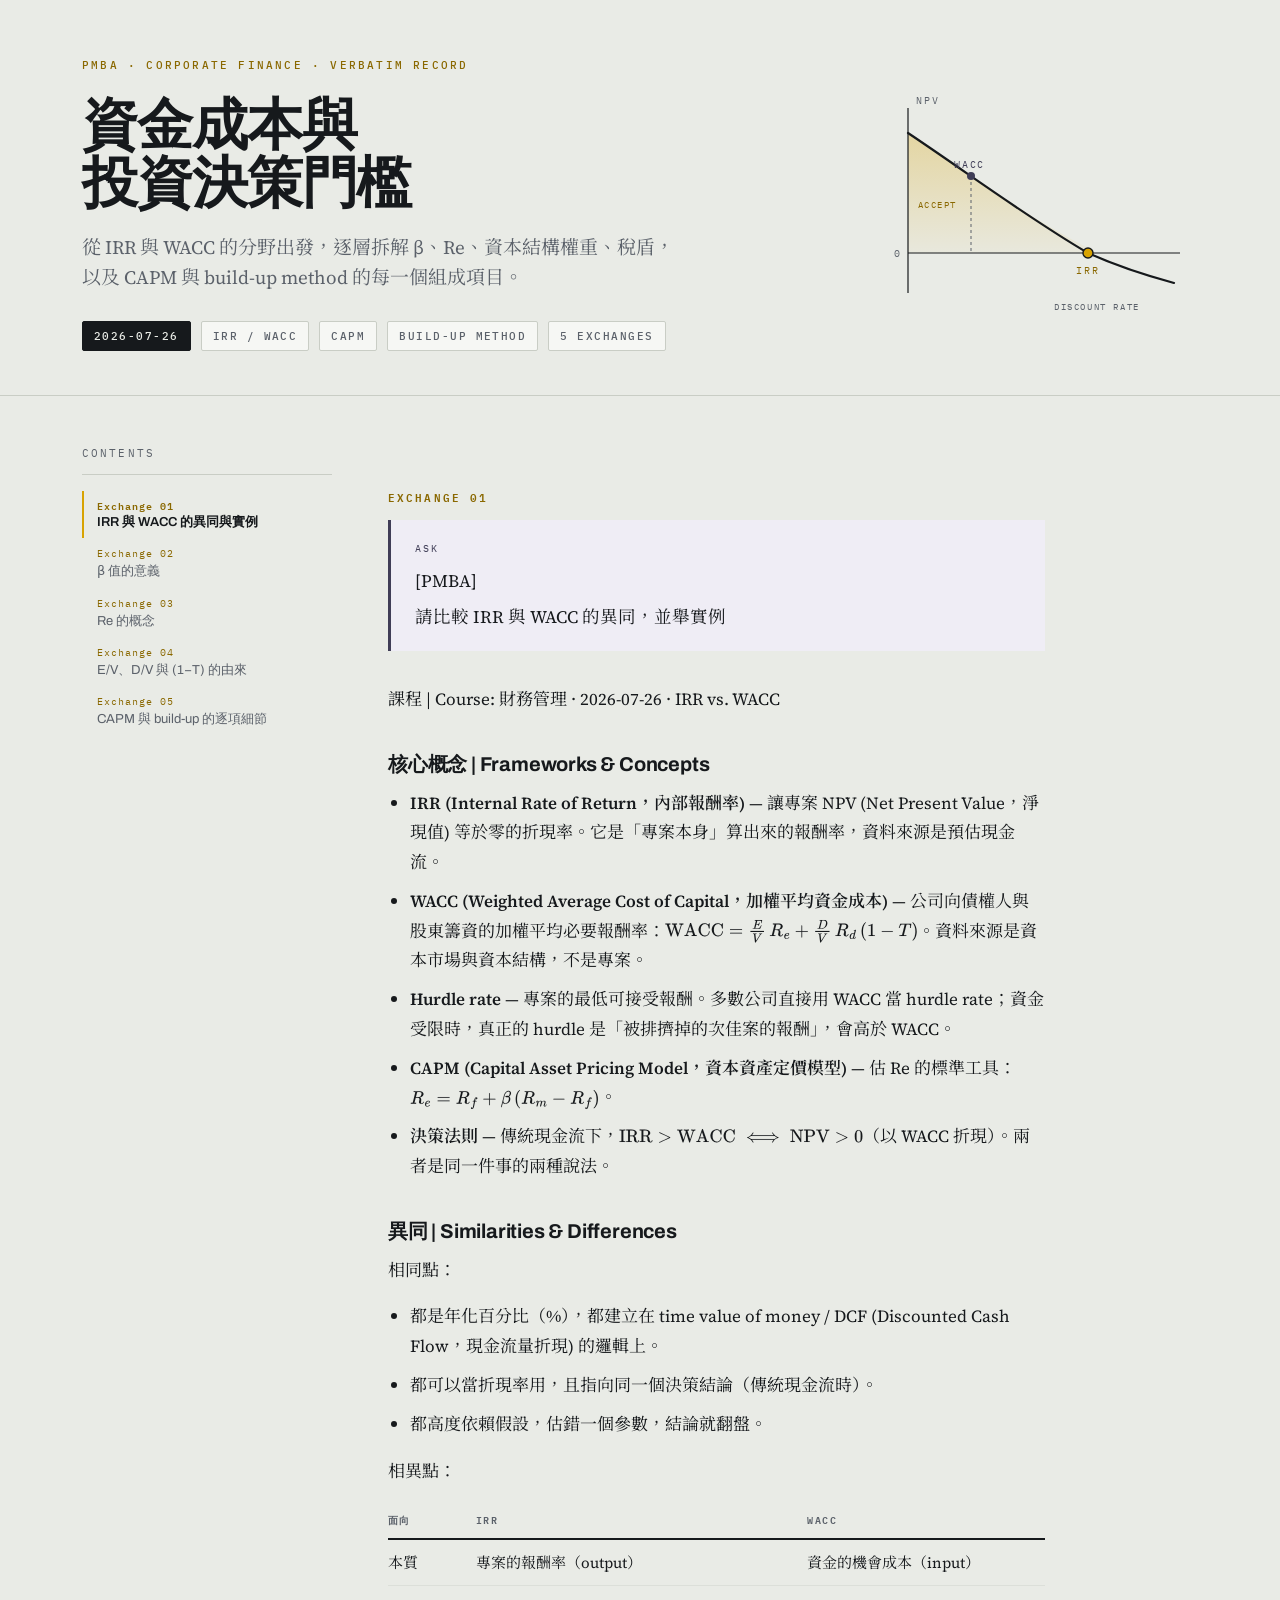
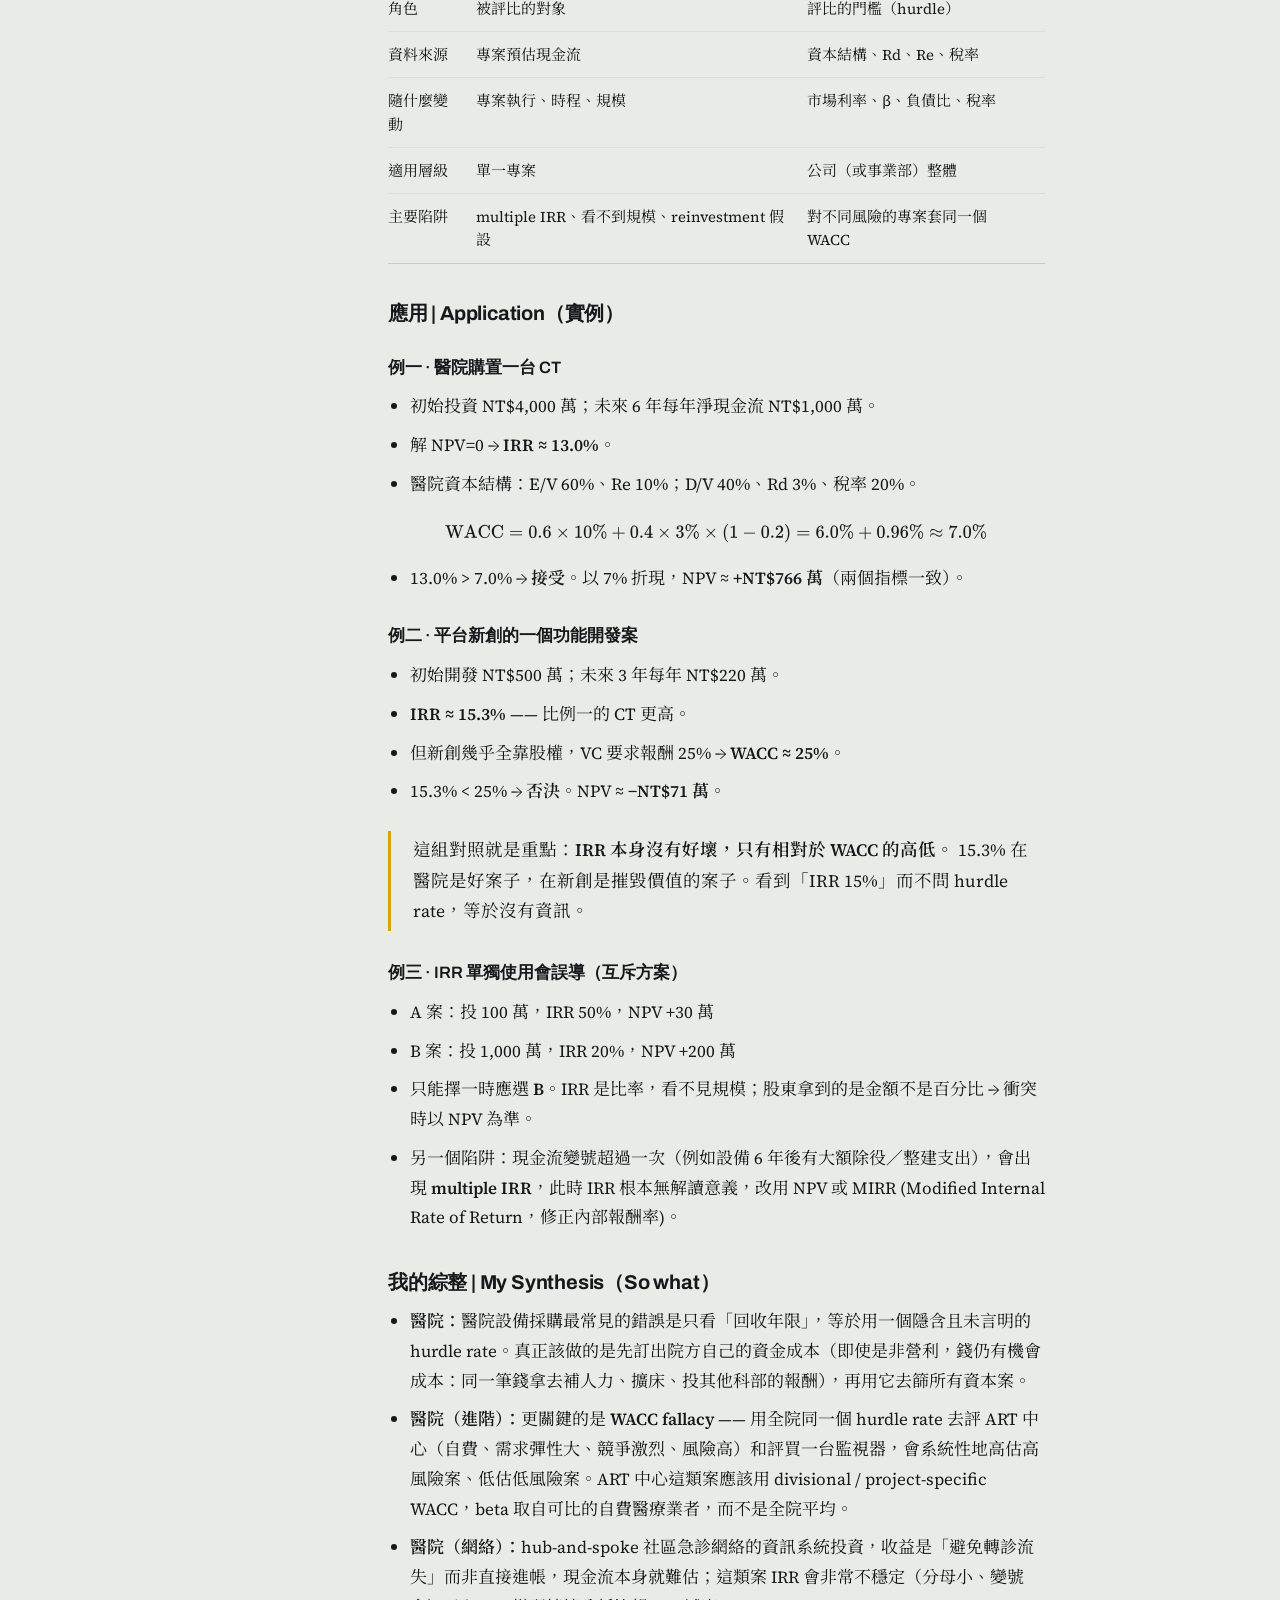
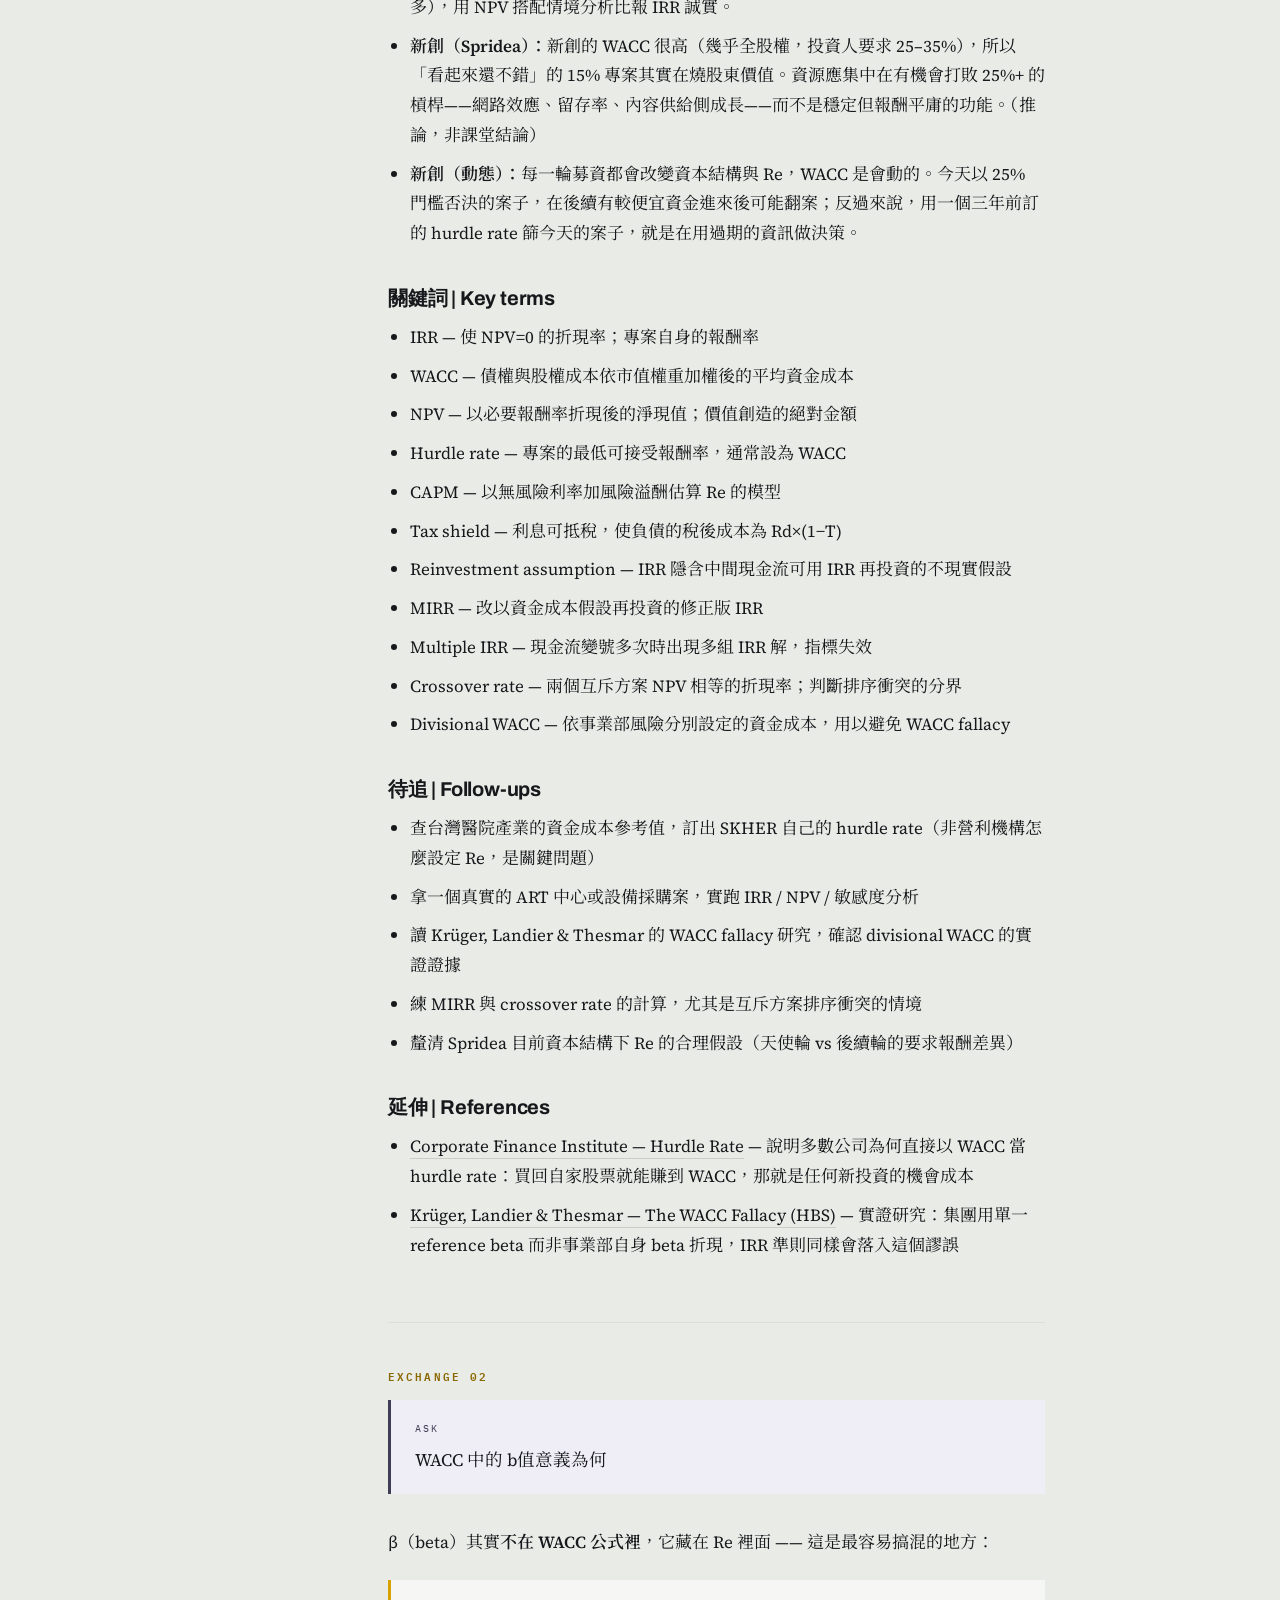
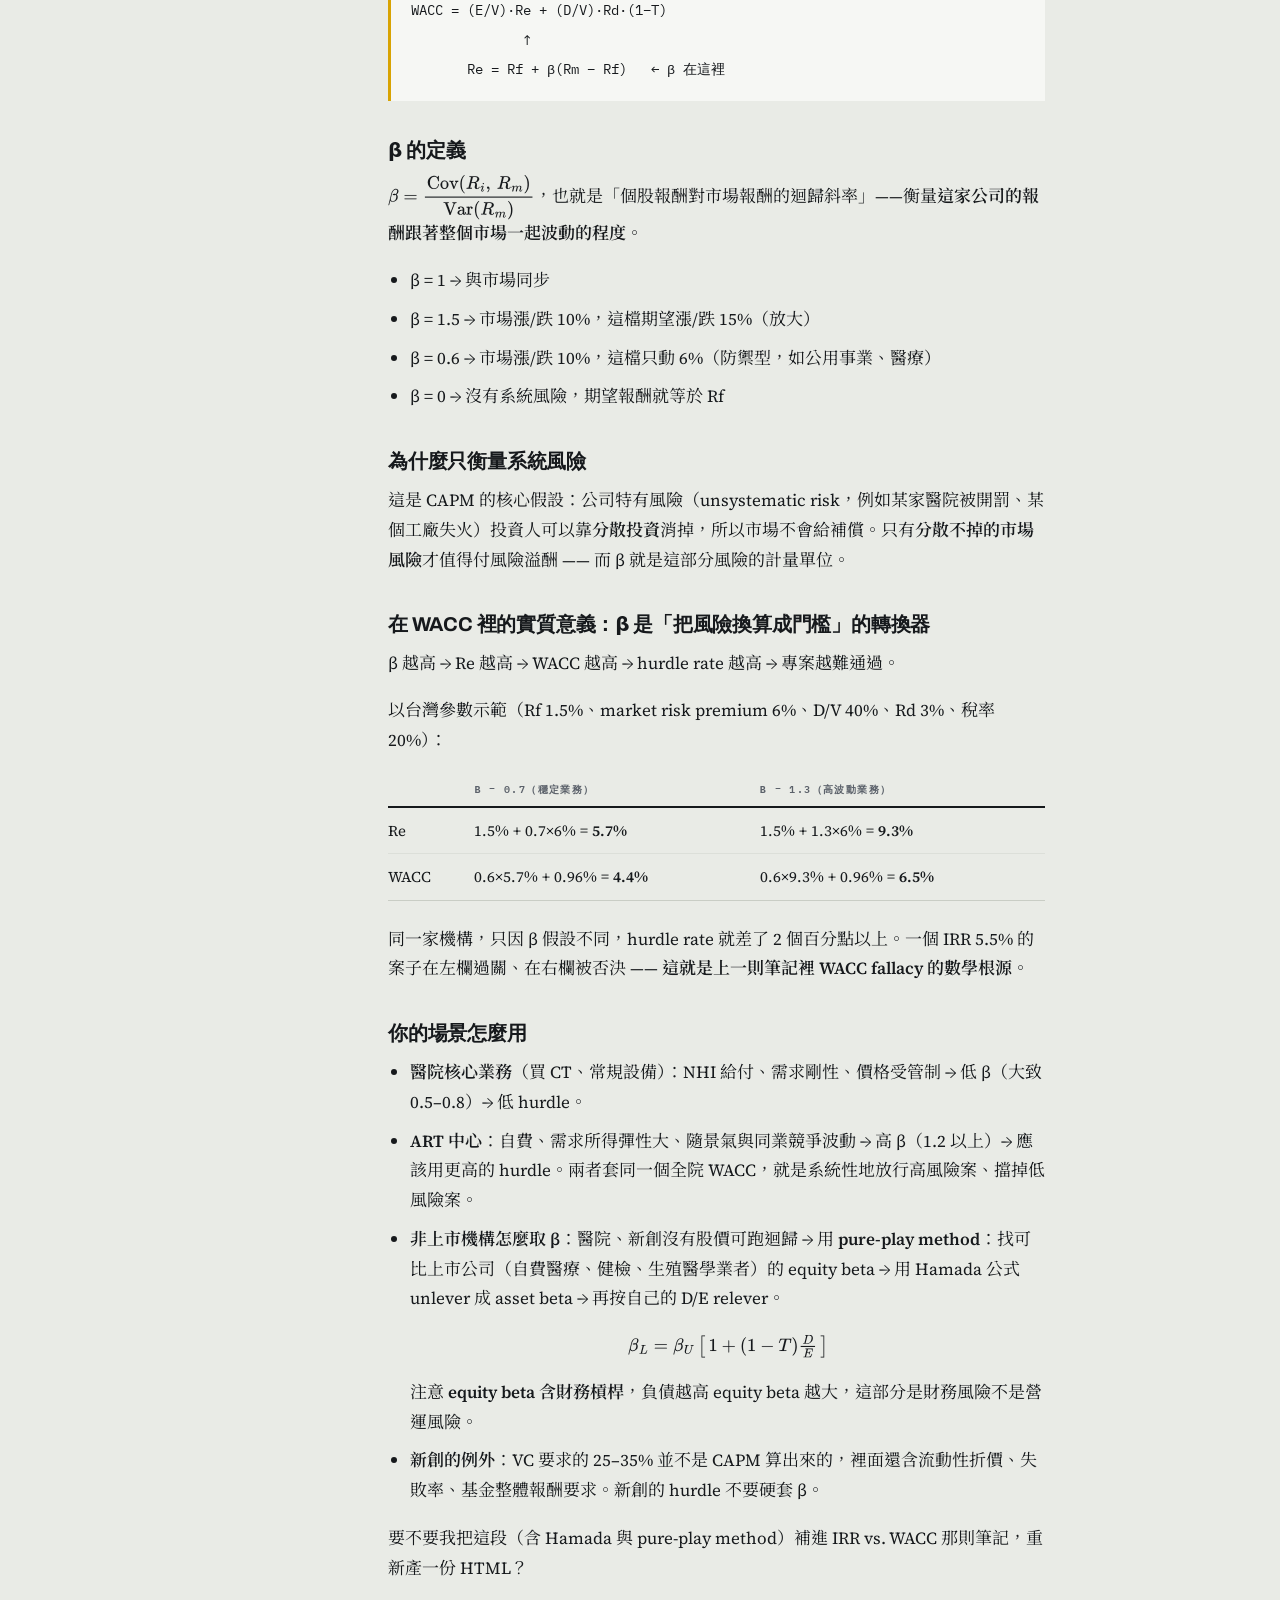
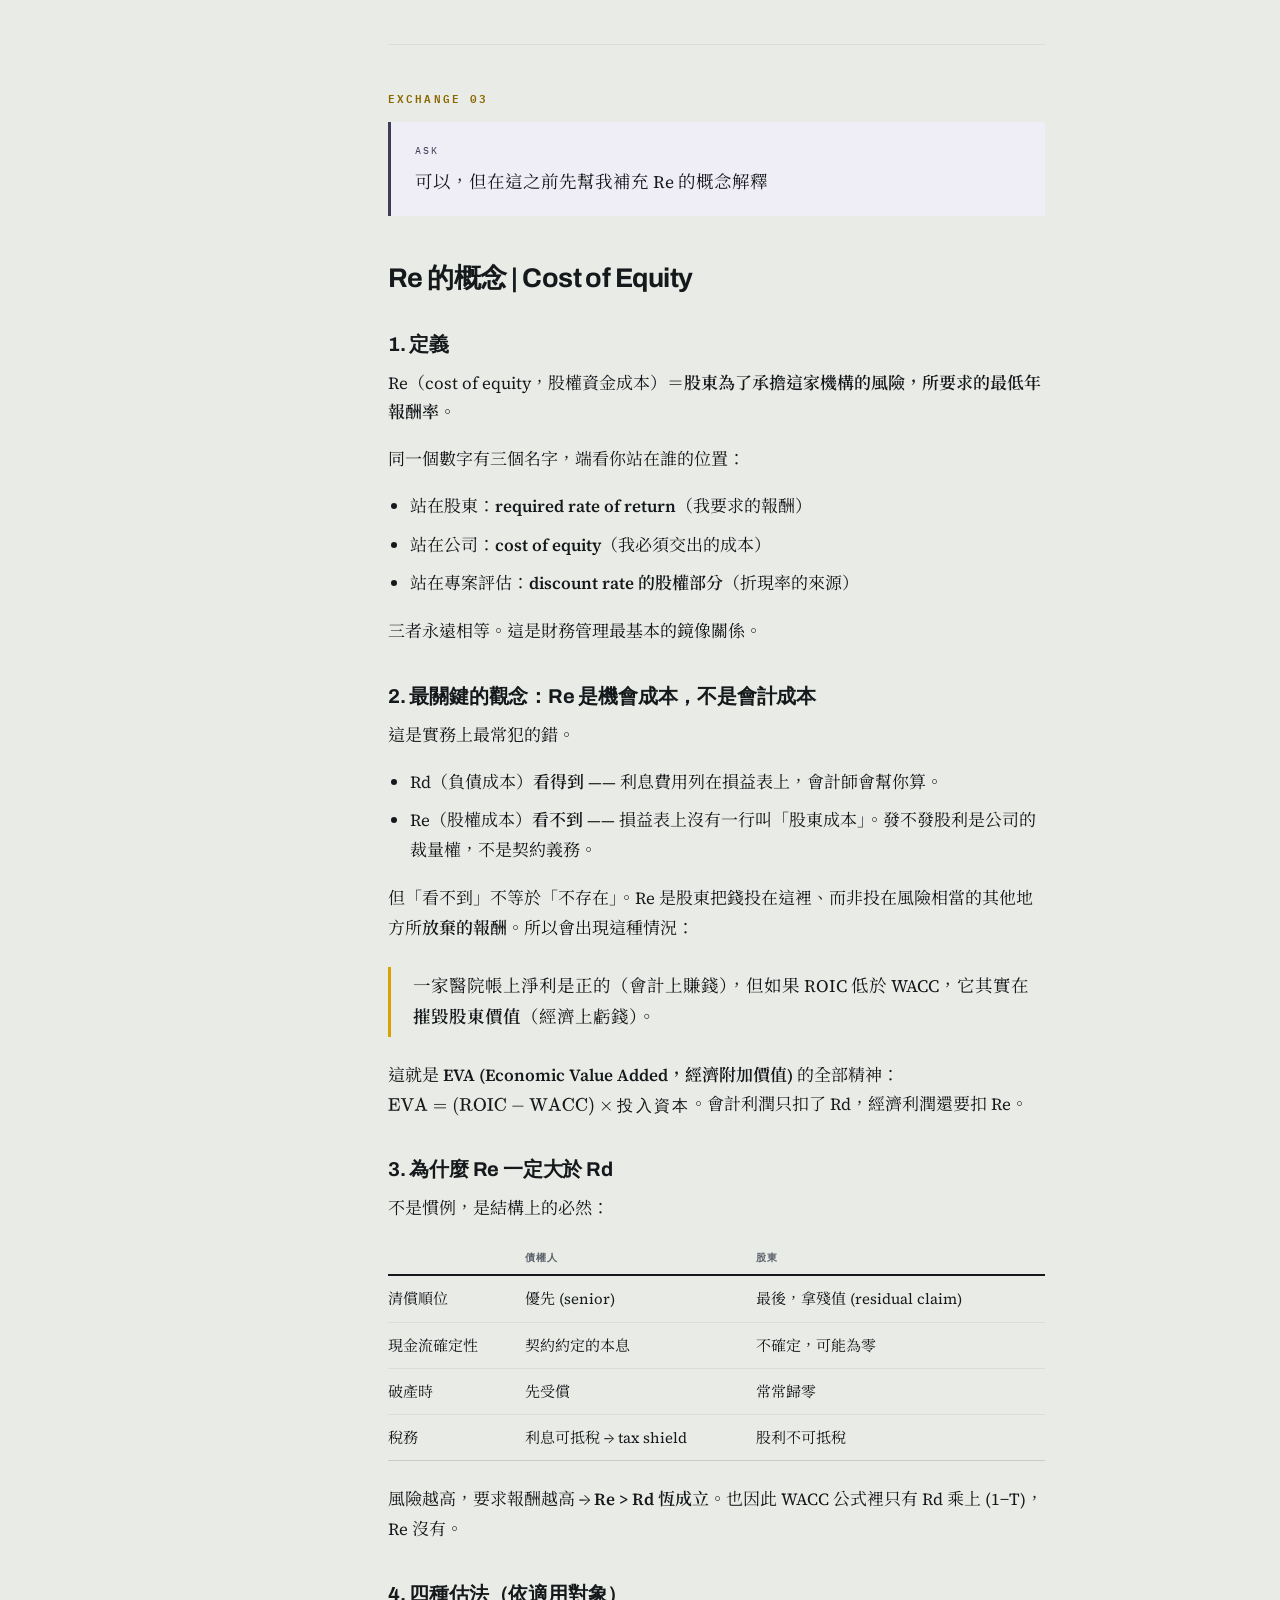
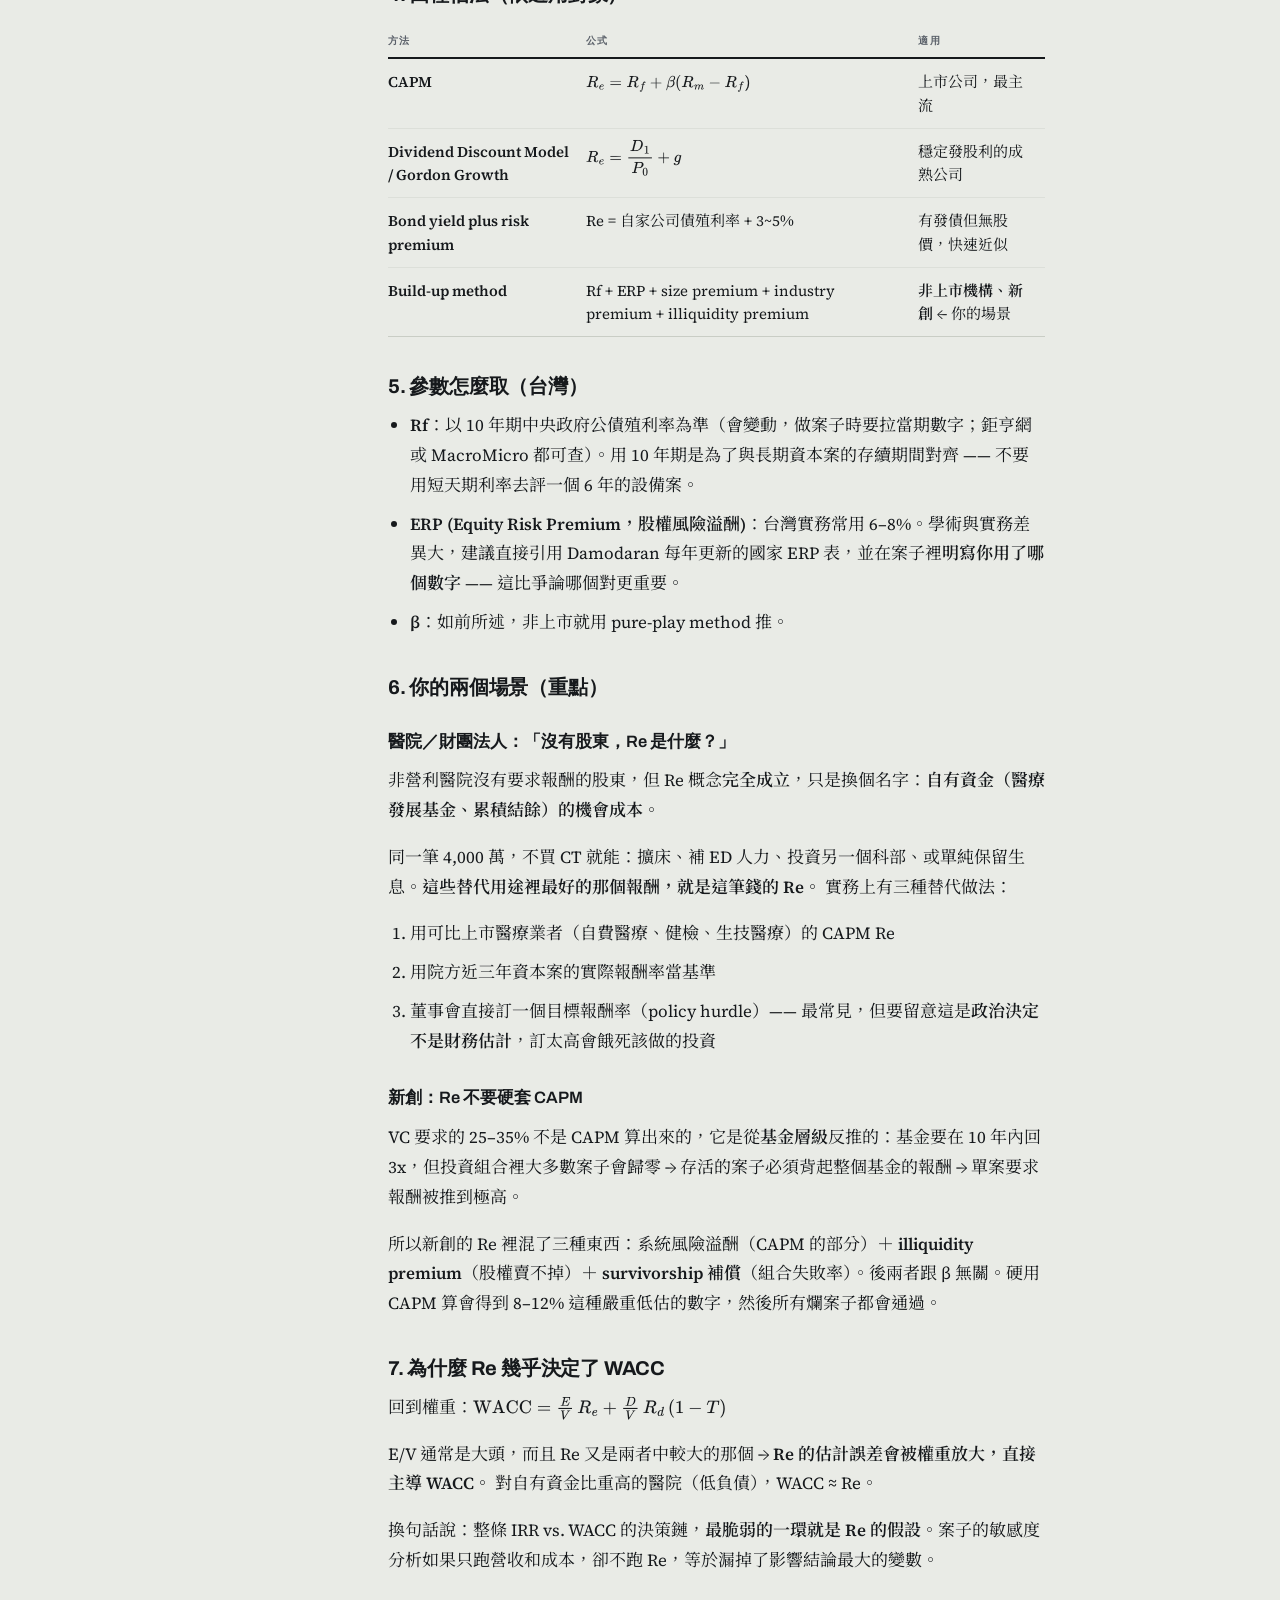
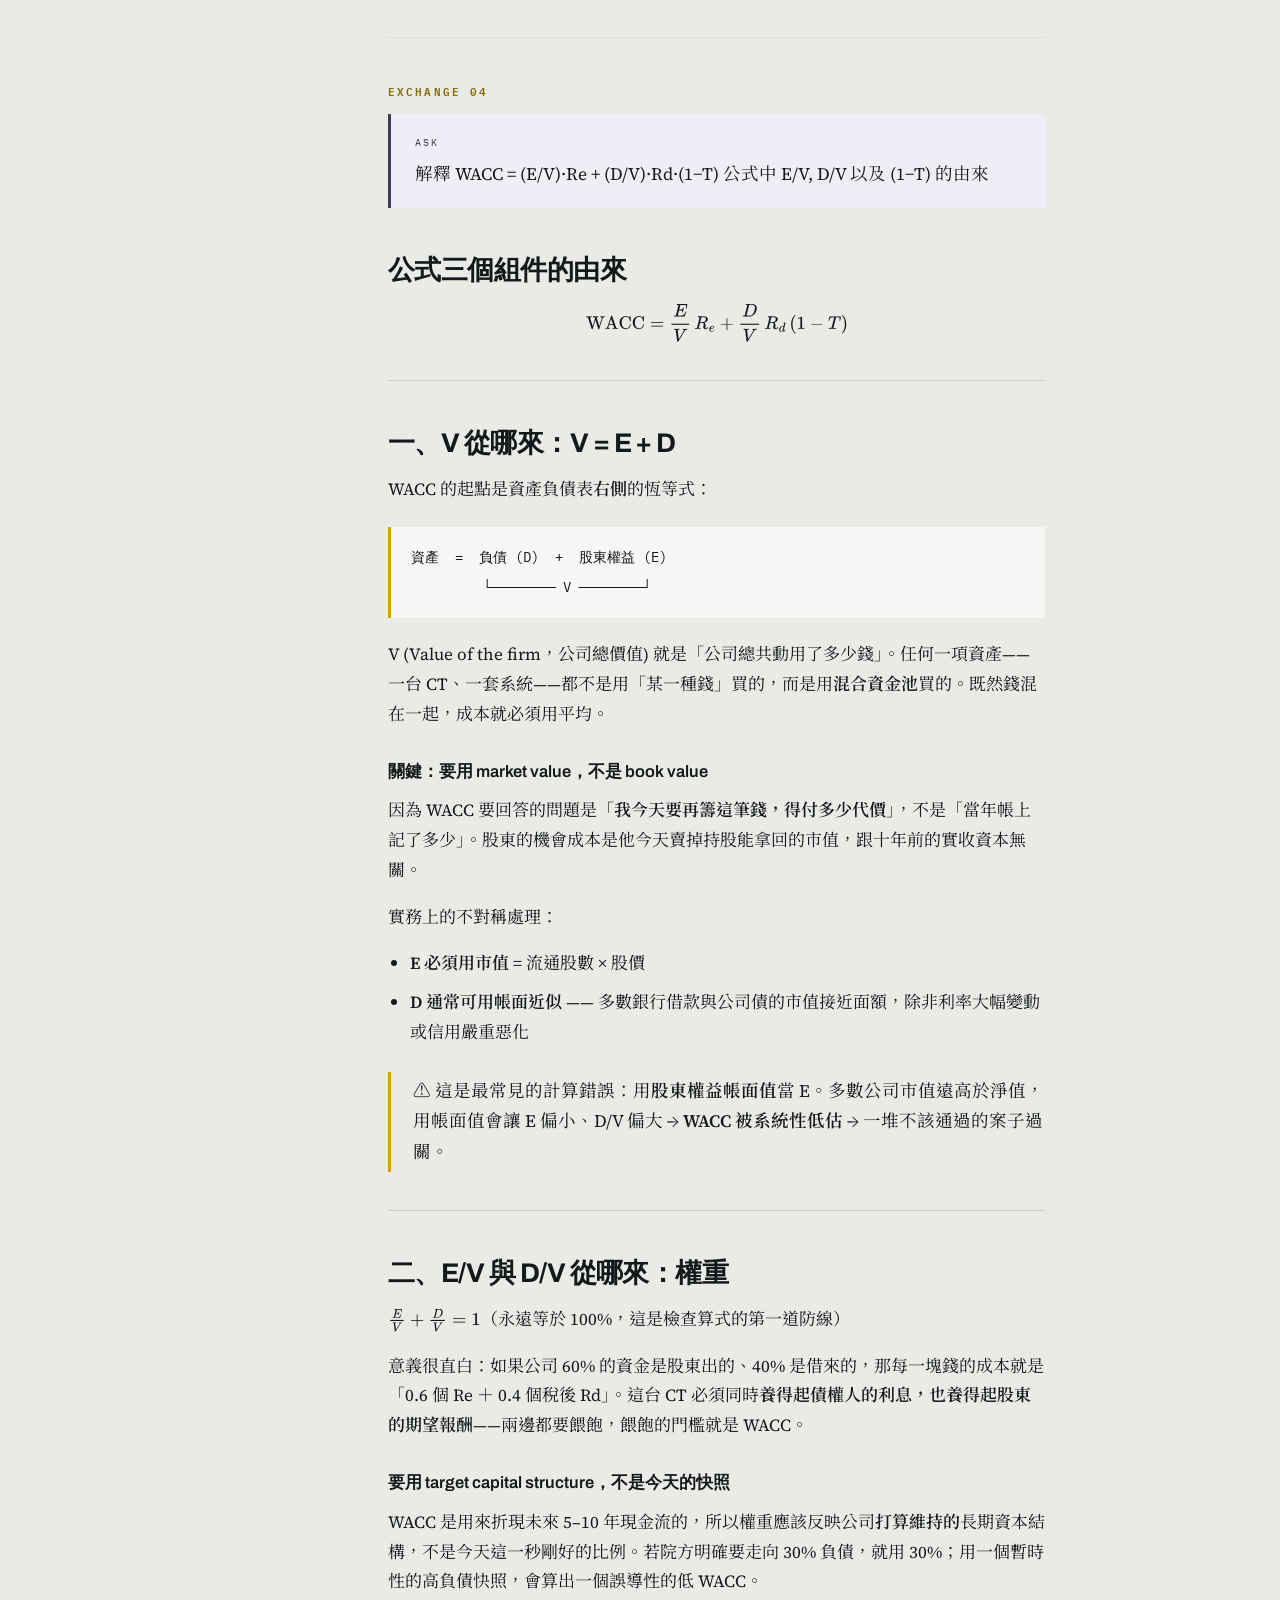
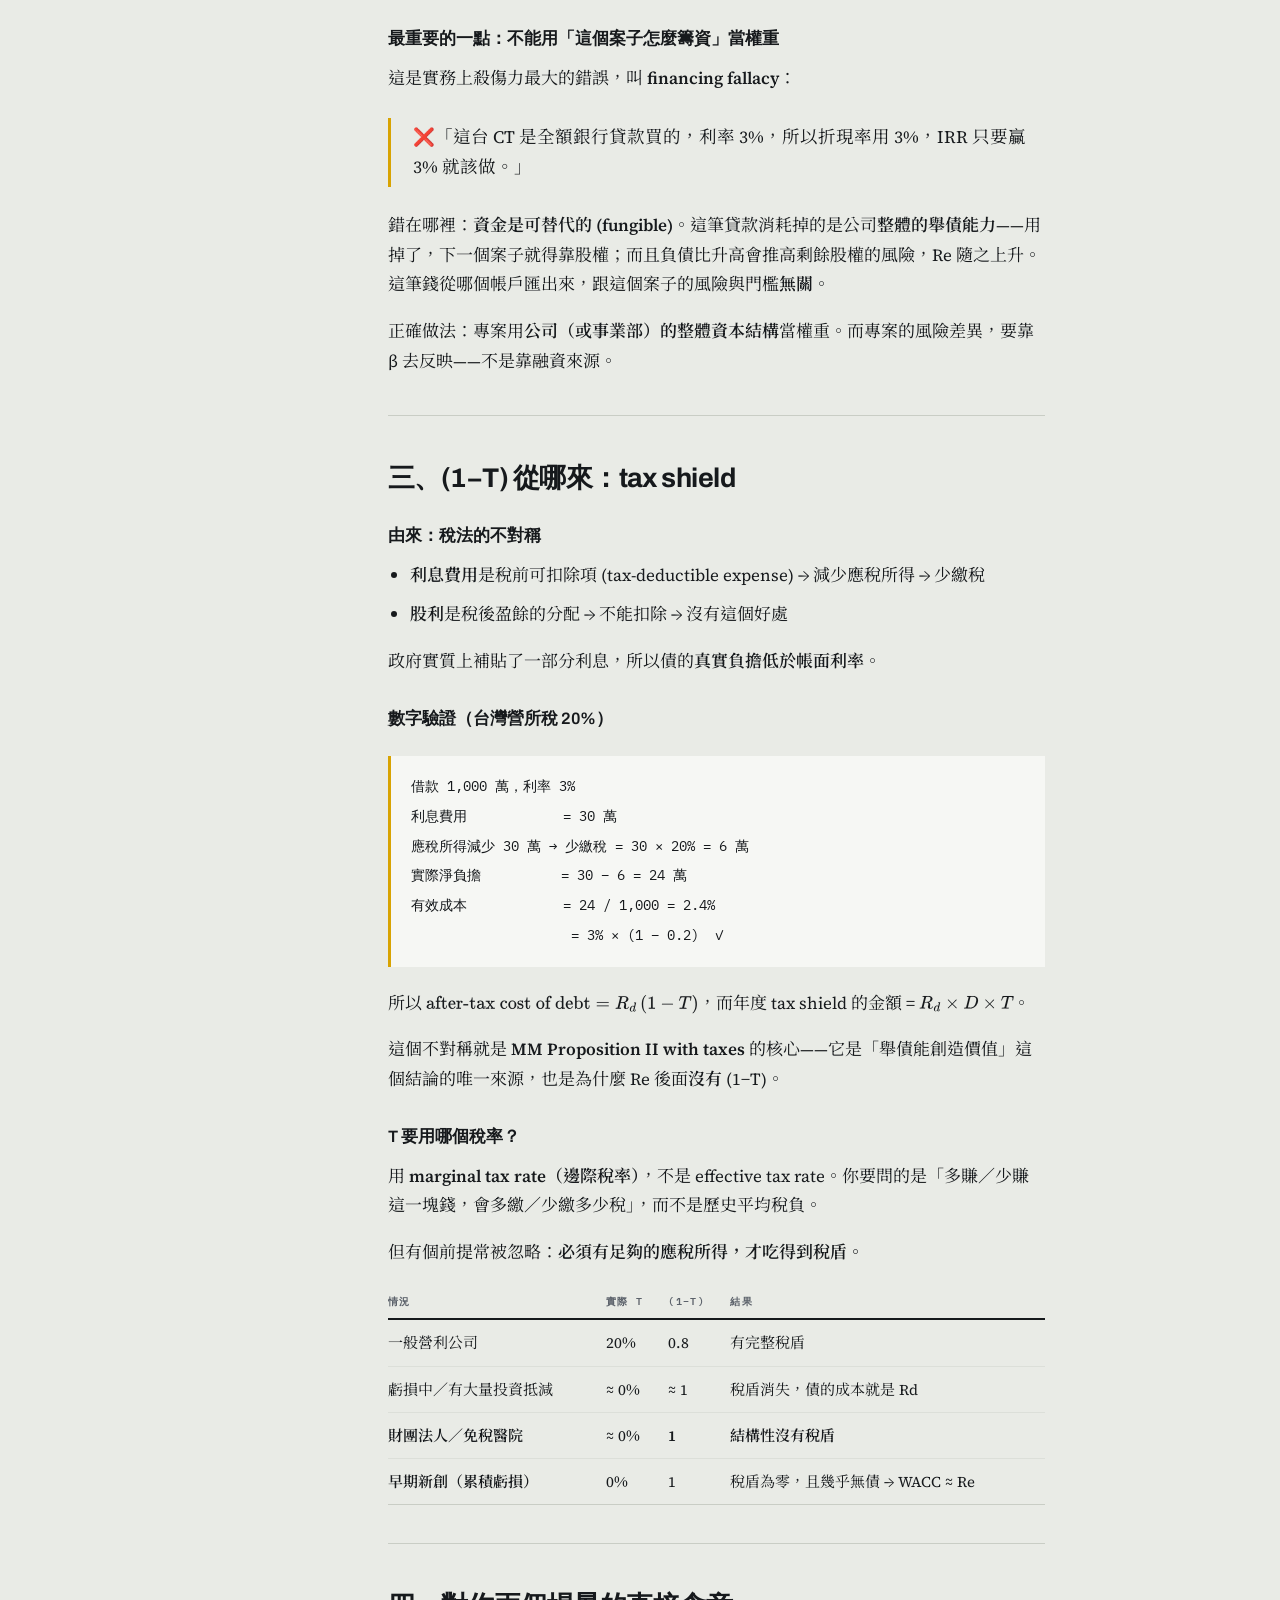
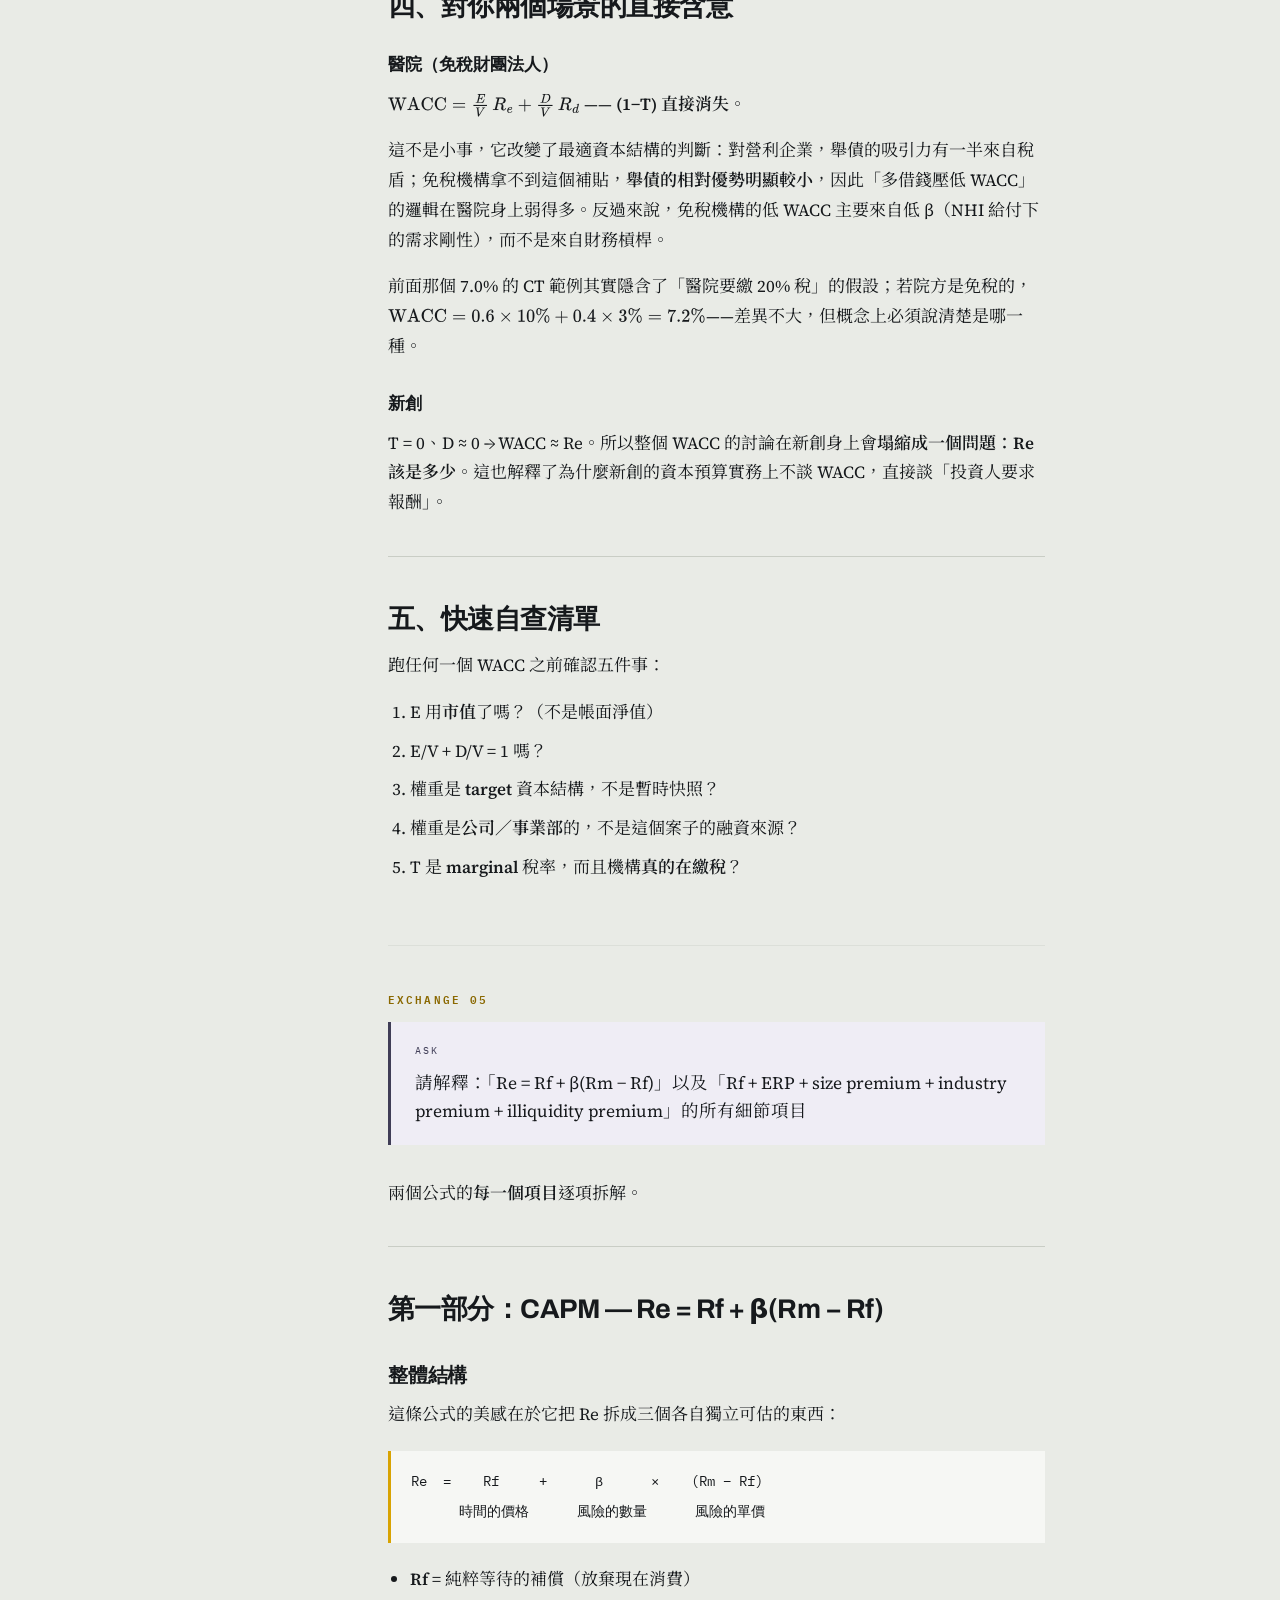
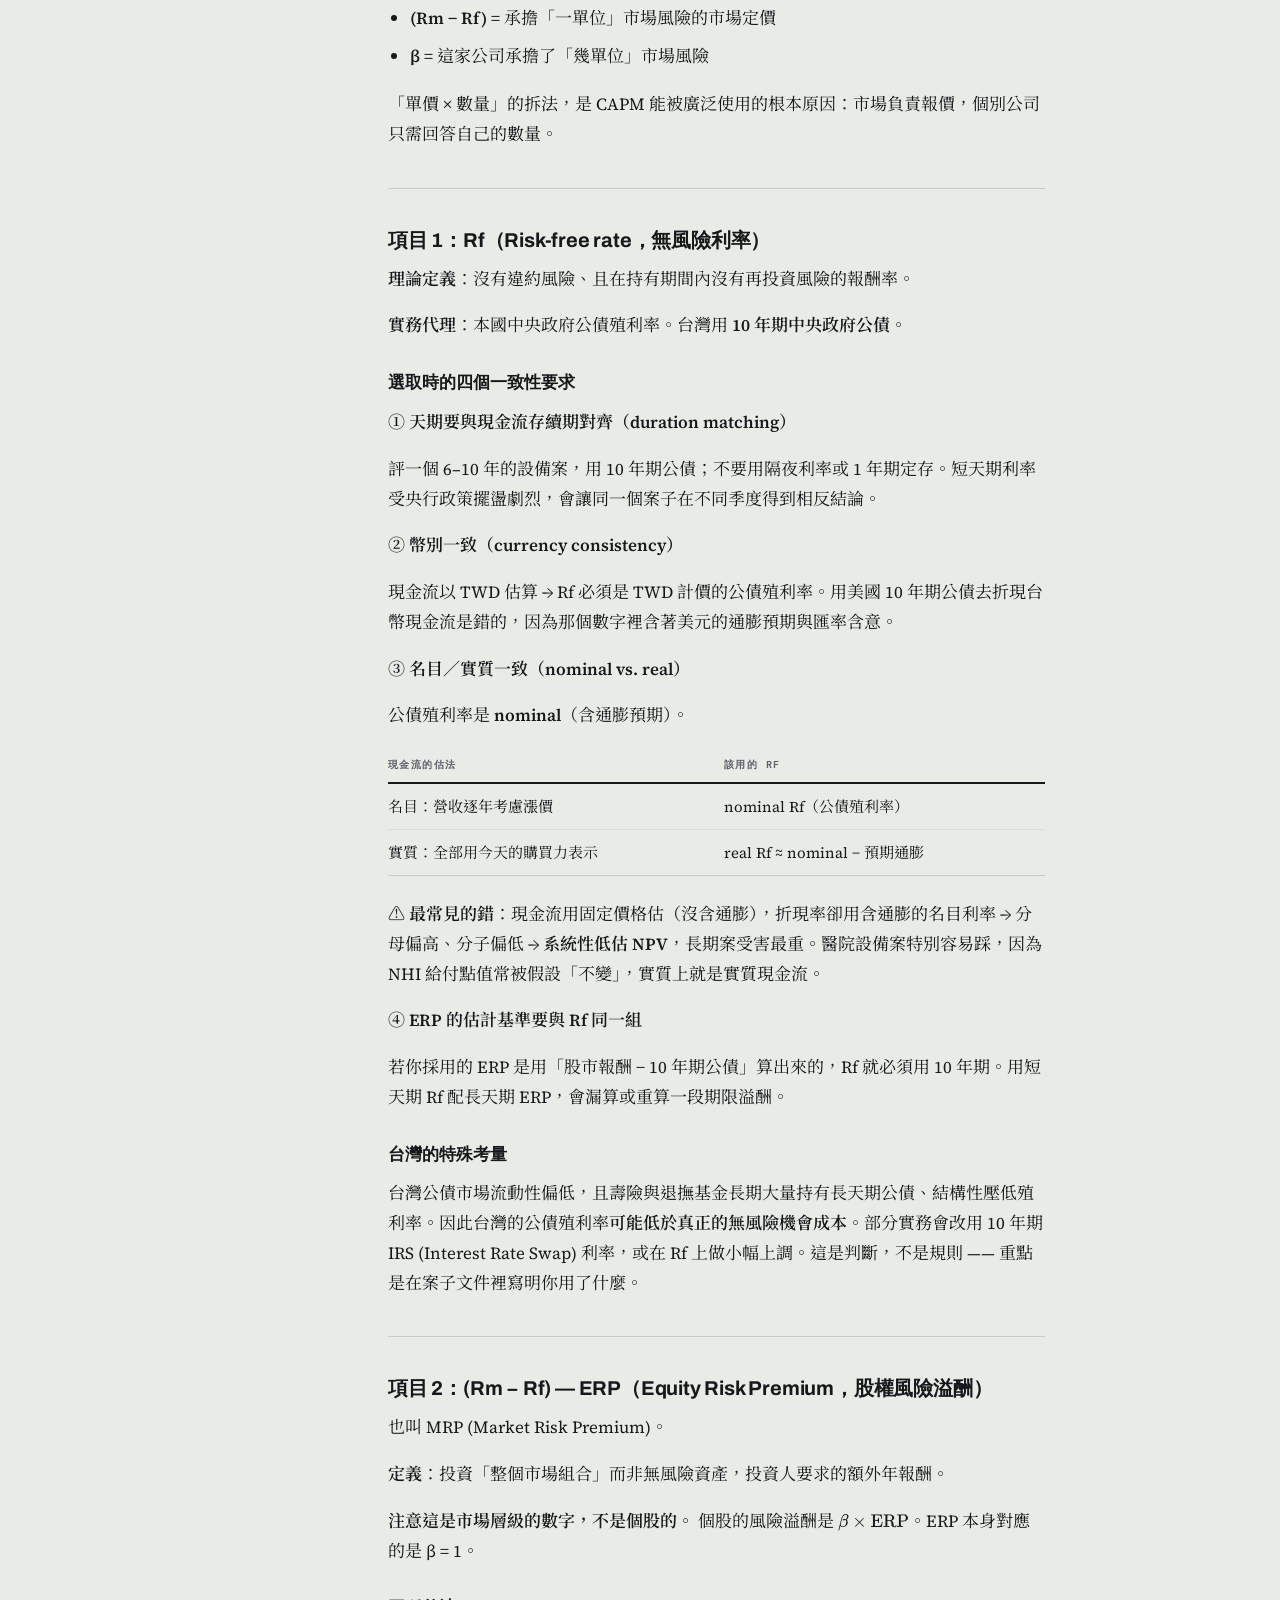
==== notes/pmba-2026-07-26-cost-of-capital-verbatim.html @ 3935f046 "Index cost-of-capital verbatim note Add kb-meta block and rename file to match id convention (pmba-2" ====
<!DOCTYPE html>
<html lang="zh-Hant">
<head>
<meta charset="utf-8">
<meta name="viewport" content="width=device-width, initial-scale=1">
<title>資金成本與投資決策 — 對話逐字稿</title>
<link rel="preconnect" href="https://fonts.googleapis.com">
<link rel="preconnect" href="https://fonts.gstatic.com" crossorigin>
<link href="https://fonts.googleapis.com/css2?family=Archivo:wght@400;500;700;800&family=IBM+Plex+Mono:wght@400;500;600&family=Source+Serif+4:opsz,wght@8..60,400;8..60,600&family=Noto+Serif+TC:wght@400;600;700&display=swap" rel="stylesheet">
<style>

mjx-container[jax="SVG"] {
  direction: ltr;
}

mjx-container[jax="SVG"] > svg {
  overflow: visible;
  min-height: 1px;
  min-width: 1px;
}

mjx-container[jax="SVG"] > svg a {
  fill: blue;
  stroke: blue;
}

mjx-container[jax="SVG"][display="true"] {
  display: block;
  text-align: center;
  margin: 1em 0;
}

mjx-container[jax="SVG"][display="true"][width="full"] {
  display: flex;
}

mjx-container[jax="SVG"][justify="left"] {
  text-align: left;
}

mjx-container[jax="SVG"][justify="right"] {
  text-align: right;
}

g[data-mml-node="merror"] > g {
  fill: red;
  stroke: red;
}

g[data-mml-node="merror"] > rect[data-background] {
  fill: yellow;
  stroke: none;
}

g[data-mml-node="mtable"] > line[data-line], svg[data-table] > g > line[data-line] {
  stroke-width: 70px;
  fill: none;
}

g[data-mml-node="mtable"] > rect[data-frame], svg[data-table] > g > rect[data-frame] {
  stroke-width: 70px;
  fill: none;
}

g[data-mml-node="mtable"] > .mjx-dashed, svg[data-table] > g > .mjx-dashed {
  stroke-dasharray: 140;
}

g[data-mml-node="mtable"] > .mjx-dotted, svg[data-table] > g > .mjx-dotted {
  stroke-linecap: round;
  stroke-dasharray: 0,140;
}

g[data-mml-node="mtable"] > g > svg {
  overflow: visible;
}

[jax="SVG"] mjx-tool {
  display: inline-block;
  position: relative;
  width: 0;
  height: 0;
}

[jax="SVG"] mjx-tool > mjx-tip {
  position: absolute;
  top: 0;
  left: 0;
}

mjx-tool > mjx-tip {
  display: inline-block;
  padding: .2em;
  border: 1px solid #888;
  font-size: 70%;
  background-color: #F8F8F8;
  color: black;
  box-shadow: 2px 2px 5px #AAAAAA;
}

g[data-mml-node="maction"][data-toggle] {
  cursor: pointer;
}

mjx-status {
  display: block;
  position: fixed;
  left: 1em;
  bottom: 1em;
  min-width: 25%;
  padding: .2em .4em;
  border: 1px solid #888;
  font-size: 90%;
  background-color: #F8F8F8;
  color: black;
}

foreignObject[data-mjx-xml] {
  font-family: initial;
  line-height: normal;
  overflow: visible;
}

mjx-container[jax="SVG"] path[data-c], mjx-container[jax="SVG"] use[data-c] {
  stroke-width: 3;
}

</style>
<style>
:root{
  --substrate:#E9EBE6;
  --card:#F6F7F4;
  --ink:#16191C;
  --ink-soft:#5B616A;
  --rule:#C9CDC5;
  --rule-soft:#DCDFD9;
  --yellow:#D8A302;
  --yellow-deep:#8A6800;
  --silicon:#3F3D56;
  --ask-bg:#EFEDF5;
  --sans:"Archivo",system-ui,-apple-system,"PingFang TC","Noto Sans TC",sans-serif;
  --serif:"Source Serif 4","Noto Serif TC",Georgia,"Songti TC",serif;
  --mono:"IBM Plex Mono",ui-monospace,Menlo,Consolas,monospace;
}
*{box-sizing:border-box;}
html{-webkit-text-size-adjust:100%;scroll-behavior:smooth;}
body{
  margin:0;background:var(--substrate);color:var(--ink);
  font-family:var(--serif);font-size:17px;line-height:1.75;
  -webkit-font-smoothing:antialiased;
}
::selection{background:var(--yellow);color:var(--ink);}
a{color:var(--ink);text-decoration:none;border-bottom:1px solid var(--rule);}
a:hover{border-bottom-color:var(--yellow-deep);}
:focus-visible{outline:2px solid var(--yellow-deep);outline-offset:3px;}

/* ---------- HERO ---------- */
.hero{border-bottom:1px solid var(--rule);}
.hero-inner{
  max-width:1180px;margin:0 auto;padding:56px 32px 44px;
  display:grid;grid-template-columns:minmax(0,1fr) 340px;gap:40px;align-items:center;
}
.eyebrow{
  font-family:var(--mono);font-size:11px;font-weight:500;
  text-transform:uppercase;letter-spacing:.2em;color:var(--yellow-deep);
  margin-bottom:22px;
}
h1{
  font-family:var(--sans);font-weight:800;letter-spacing:-0.02em;
  font-size:clamp(34px,5.2vw,56px);line-height:1.04;margin:0 0 18px;
}
.subtitle{
  font-size:19px;line-height:1.6;color:var(--ink-soft);
  max-width:60ch;margin:0 0 28px;
}
.meta-row{
  display:flex;flex-wrap:wrap;gap:10px;
}
.chip{
  font-family:var(--mono);font-size:10.5px;font-weight:500;
  text-transform:uppercase;letter-spacing:.14em;
  padding:5px 11px;border:1px solid var(--rule);border-radius:2px;
  color:var(--ink-soft);background:var(--card);
}
.chip.solid{background:var(--ink);color:var(--substrate);border-color:var(--ink);}
.signature{width:100%;height:auto;}

/* ---------- LAYOUT ---------- */
.shell{
  max-width:1180px;margin:0 auto;padding:0 32px 120px;
  display:grid;grid-template-columns:250px minmax(0,1fr);gap:56px;
}
.toc{
  position:sticky;top:0;align-self:start;
  padding:48px 0;max-height:100vh;overflow-y:auto;
}
.toc-label{
  font-family:var(--mono);font-size:10.5px;text-transform:uppercase;
  letter-spacing:.2em;color:var(--ink-soft);
  padding-bottom:12px;border-bottom:1px solid var(--rule);margin-bottom:16px;
}
.toc ol{list-style:none;margin:0;padding:0;}
.toc li{margin-bottom:2px;}
.toc a{
  display:block;padding:7px 12px 7px 13px;border:0;border-left:2px solid transparent;
  font-family:var(--sans);font-size:13px;line-height:1.4;color:var(--ink-soft);
  transition:color .15s,border-color .15s;
}
.toc a:hover{color:var(--ink);}
.toc a.active{color:var(--ink);border-left-color:var(--yellow);font-weight:600;}
.toc .num{
  font-family:var(--mono);font-size:10px;letter-spacing:.1em;
  color:var(--yellow-deep);display:block;margin-bottom:1px;
}
main{padding:48px 0 0;max-width:73ch;}

/* ---------- EXCHANGE ---------- */
.exchange{margin-bottom:12px;padding-bottom:44px;border-bottom:1px solid var(--rule-soft);}
.exchange:last-of-type{border-bottom:0;}
.ex-num{
  font-family:var(--mono);font-size:10.5px;font-weight:600;
  text-transform:uppercase;letter-spacing:.2em;color:var(--yellow-deep);
  margin:44px 0 14px;
}
.ask{
  background:var(--ask-bg);border-left:3px solid var(--silicon);
  padding:20px 24px;margin-bottom:34px;
}
.ask .ask-label{
  font-family:var(--mono);font-size:10px;text-transform:uppercase;
  letter-spacing:.2em;color:var(--silicon);margin-bottom:9px;
}
.ask p{margin:0;font-size:17.5px;line-height:1.6;color:var(--ink);}
.ask p + p{margin-top:8px;}

/* ---------- PROSE ---------- */
main h2{
  font-family:var(--sans);font-weight:700;letter-spacing:-0.02em;
  font-size:27px;line-height:1.2;margin:46px 0 16px;
}
main h3{
  font-family:var(--sans);font-weight:700;letter-spacing:-0.01em;
  font-size:20px;line-height:1.3;margin:36px 0 12px;
}
main h4{
  font-family:var(--sans);font-weight:600;font-size:16.5px;
  margin:28px 0 10px;
}
main p{margin:0 0 17px;}
main ul,main ol{margin:0 0 18px;padding-left:22px;}
main li{margin-bottom:9px;}
main li > ul,main li > ol{margin-top:9px;margin-bottom:4px;}
strong{font-weight:600;}
hr{border:0;border-top:1px solid var(--rule);margin:38px 0;}
blockquote{
  margin:24px 0;padding:4px 0 4px 22px;border-left:3px solid var(--yellow);
  color:var(--ink);font-size:17.5px;
}
blockquote p:last-child{margin-bottom:0;}
code{
  font-family:var(--mono);font-size:.88em;background:var(--card);
  border:1px solid var(--rule-soft);border-radius:2px;padding:1px 5px;
}
pre{
  background:var(--card);border-left:3px solid var(--yellow);
  padding:16px 20px;margin:22px 0;overflow-x:auto;
}
pre code{background:none;border:0;padding:0;font-size:13.5px;line-height:1.7;}
.callout{
  background:var(--card);border:1px solid var(--rule);
  padding:18px 22px;margin:24px 0;
}
.callout p:last-child{margin-bottom:0;}

/* ---------- TABLE ---------- */
.table-wrap{overflow-x:auto;margin:24px 0;}
table{
  border-collapse:collapse;width:100%;font-size:15px;
  font-variant-numeric:tabular-nums;
}
thead th{
  font-family:var(--mono);font-size:10px;font-weight:600;
  text-transform:uppercase;letter-spacing:.14em;color:var(--ink-soft);
  text-align:left;padding:0 14px 9px 0;border-bottom:2px solid var(--ink);
  white-space:nowrap;
}
tbody td{
  padding:11px 14px 11px 0;border-bottom:1px solid var(--rule-soft);
  vertical-align:top;line-height:1.55;
}
tbody tr:last-child td{border-bottom:1px solid var(--rule);}

/* ---------- MATH ---------- */
mjx-container{overflow-x:auto;overflow-y:hidden;max-width:100%;}
mjx-container[display="true"]{margin:22px 0;}

/* ---------- FOOTER / TOP ---------- */
footer{
  border-top:1px solid var(--rule);margin-top:20px;padding:32px 0 0;
  font-family:var(--mono);font-size:10.5px;text-transform:uppercase;
  letter-spacing:.16em;color:var(--ink-soft);
}
#toTop{
  position:fixed;right:26px;bottom:26px;width:42px;height:42px;
  background:var(--ink);color:var(--substrate);border:0;border-radius:2px;
  font-family:var(--mono);font-size:15px;cursor:pointer;
  opacity:0;pointer-events:none;transition:opacity .2s;
}
#toTop.show{opacity:1;pointer-events:auto;}

/* ---------- MOTION ---------- */
body{animation:fade .5s ease-out;}
@keyframes fade{from{opacity:0}to{opacity:1}}
@media (prefers-reduced-motion:reduce){
  *{animation:none!important;transition:none!important;}
  html{scroll-behavior:auto;}
}

/* ---------- RESPONSIVE ---------- */
@media (max-width:1000px){
  .toc{display:none;}
  .shell{grid-template-columns:minmax(0,1fr);gap:0;padding:0 24px 90px;}
  .hero-inner{grid-template-columns:minmax(0,1fr);padding:40px 24px 34px;gap:28px;}
  .signature{max-width:330px;}
  main{padding-top:36px;}
}
@media (max-width:600px){
  body{font-size:16px;}
  .hero-inner{padding:32px 20px 28px;}
  .shell{padding:0 20px 70px;}
  .ask{padding:16px 18px;}
  main h2{font-size:23px;}
  #toTop{right:16px;bottom:16px;}
}

/* ---------- PRINT ---------- */
@media print{
  body{background:#fff;font-size:11pt;animation:none;}
  .toc,#toTop{display:none!important;}
  .shell{display:block;padding:0;max-width:100%;}
  .hero-inner{display:block;padding:0 0 18pt;}
  main{max-width:100%;padding:0;}
  .signature{max-width:250px;}
  .exchange{page-break-inside:auto;}
  .ask{page-break-inside:avoid;background:#f2f1f7!important;-webkit-print-color-adjust:exact;print-color-adjust:exact;}
  table,pre,blockquote,mjx-container{page-break-inside:avoid;}
  h2,h3,h4{page-break-after:avoid;}
  .table-wrap{overflow:visible;}
  a{border-bottom:0;}
}
</style>
<script type="application/json" id="kb-meta">
{
  "id": "pmba-2026-07-26-cost-of-capital-verbatim",
  "prefix": "PMBA",
  "skill": "mba-class-note",
  "type": "verbatim-transcript",
  "title": "資金成本與投資決策門檻（對話逐字稿）",
  "course": "財務管理",
  "date": "2026-07-26",
  "topic": "資金成本、IRR vs WACC、CAPM、build-up method、資本結構權重、稅盾",
  "tags": ["Cost of Capital", "WACC", "IRR", "Hurdle Rate", "CAPM", "Build-up Method", "Beta", "Cost of Equity (Re)", "Capital Structure", "Tax Shield", "Divisional WACC", "WACC Fallacy", "MIRR"],
  "domains": ["hospital", "startup"],
  "created": "2026-07-26T21:00:00+08:00",
  "file": "notes/pmba-2026-07-26-cost-of-capital-verbatim.html"
}
</script>
</head>
<body>

<header class="hero">
  <div class="hero-inner">
    <div>
      <div class="eyebrow">PMBA · Corporate Finance · Verbatim Record</div>
      <h1>資金成本與<br>投資決策門檻</h1>
      <p class="subtitle">從 IRR 與 WACC 的分野出發，逐層拆解 β、Re、資本結構權重、稅盾，以及 CAPM 與 build-up method 的每一個組成項目。</p>
      <div class="meta-row">
        <span class="chip solid">2026-07-26</span>
        <span class="chip">IRR / WACC</span>
        <span class="chip">CAPM</span>
        <span class="chip">Build-up Method</span>
        <span class="chip">5 Exchanges</span>
      </div>
    </div>
    <svg class="signature" viewBox="0 0 340 250" xmlns="http://www.w3.org/2000/svg" role="img" aria-label="NPV profile：NPV 隨折現率遞減，於 IRR 處穿越零線">
      <defs>
        <linearGradient id="pos" x1="0" y1="0" x2="0" y2="1">
          <stop offset="0%" stop-color="#D8A302" stop-opacity="0.30"/>
          <stop offset="100%" stop-color="#D8A302" stop-opacity="0.04"/>
        </linearGradient>
      </defs>
      <path d="M50,55 C110,95 170,140 230,170 L230,175 L50,175 Z" fill="url(#pos)"/>
      <line x1="50" y1="175" x2="322" y2="175" stroke="#16191C" stroke-width="1.2"/>
      <line x1="50" y1="30" x2="50" y2="215" stroke="#16191C" stroke-width="1.2"/>
      <path d="M50,55 C110,95 170,140 230,175 C263,190 294,199 316,205"
            fill="none" stroke="#16191C" stroke-width="2.2" stroke-linecap="round"/>
      <line x1="113" y1="98" x2="113" y2="175" stroke="#5B616A" stroke-width="1" stroke-dasharray="3 3"/>
      <circle cx="113" cy="98" r="4" fill="#3F3D56"/>
      <circle cx="230" cy="175" r="5" fill="#D8A302" stroke="#16191C" stroke-width="1.4"/>
      <text x="58" y="26" font-family="IBM Plex Mono, monospace" font-size="9.5" letter-spacing="1.8" fill="#5B616A">NPV</text>
      <text x="96" y="90" font-family="IBM Plex Mono, monospace" font-size="9.5" letter-spacing="1.8" fill="#3F3D56">WACC</text>
      <text x="218" y="196" font-family="IBM Plex Mono, monospace" font-size="9.5" letter-spacing="1.8" fill="#8A6800">IRR</text>
      <text x="36" y="179" font-family="IBM Plex Mono, monospace" font-size="9.5" fill="#5B616A">0</text>
      <text x="196" y="232" font-family="IBM Plex Mono, monospace" font-size="9" letter-spacing="1.6" fill="#5B616A">DISCOUNT RATE</text>
      <text x="60" y="130" font-family="IBM Plex Mono, monospace" font-size="8.5" letter-spacing="1.4" fill="#8A6800">ACCEPT</text>
    </svg>
  </div>
</header>

<div class="shell">
  <nav class="toc" aria-label="目錄">
    <div class="toc-label">Contents</div>
    <ol>
      <li><a href="#ex01"><span class="num">Exchange 01</span>IRR 與 WACC 的異同與實例</a></li>
      <li><a href="#ex02"><span class="num">Exchange 02</span>β 值的意義</a></li>
      <li><a href="#ex03"><span class="num">Exchange 03</span>Re 的概念</a></li>
      <li><a href="#ex04"><span class="num">Exchange 04</span>E/V、D/V 與 (1−T) 的由來</a></li>
      <li><a href="#ex05"><span class="num">Exchange 05</span>CAPM 與 build-up 的逐項細節</a></li>
    </ol>
  </nav>

  <main>

    <section class="exchange" id="ex01">
      <div class="ex-num">Exchange 01</div>
      <div class="ask">
        <div class="ask-label">Ask</div>
        <p>[PMBA]</p>
        <p>請比較 IRR 與 WACC 的異同，並舉實例</p>
      </div>

      <p>課程 | Course: 財務管理 · 2026-07-26 · IRR vs. WACC</p>

      <h3>核心概念 | Frameworks &amp; Concepts</h3>
      <ul>
        <li><strong>IRR (Internal Rate of Return，內部報酬率)</strong> — 讓專案 NPV (Net Present Value，淨現值) 等於零的折現率。它是「專案本身」算出來的報酬率，資料來源是預估現金流。</li>
        <li><strong>WACC (Weighted Average Cost of Capital，加權平均資金成本)</strong> — 公司向債權人與股東籌資的加權平均必要報酬率：<span><mjx-container class="MathJax" jax="SVG"><svg style="vertical-align: -0.816ex;" xmlns="http://www.w3.org/2000/svg" width="31.389ex" height="2.8ex" role="img" focusable="false" viewBox="0 -877 13873.9 1237.5" xmlns:xlink="http://www.w3.org/1999/xlink"><defs><path id="MJX-11-TEX-N-57" d="M792 683Q810 680 914 680Q991 680 1003 683H1009V637H996Q931 633 915 598Q912 591 863 438T766 135T716 -17Q711 -22 694 -22Q676 -22 673 -15Q671 -13 593 231L514 477L435 234Q416 174 391 92T358 -6T341 -22H331Q314 -21 310 -15Q309 -14 208 302T104 622Q98 632 87 633Q73 637 35 637H18V683H27Q69 681 154 681Q164 681 181 681T216 681T249 682T276 683H287H298V637H285Q213 637 213 620Q213 616 289 381L364 144L427 339Q490 535 492 546Q487 560 482 578T475 602T468 618T461 628T449 633T433 636T408 637H380V683H388Q397 680 508 680Q629 680 650 683H660V637H647Q576 637 576 619L727 146Q869 580 869 600Q869 605 863 612T839 627T794 637H783V683H792Z"></path><path id="MJX-11-TEX-N-41" d="M255 0Q240 3 140 3Q48 3 39 0H32V46H47Q119 49 139 88Q140 91 192 245T295 553T348 708Q351 716 366 716H376Q396 715 400 709Q402 707 508 390L617 67Q624 54 636 51T687 46H717V0H708Q699 3 581 3Q458 3 437 0H427V46H440Q510 46 510 64Q510 66 486 138L462 209H229L209 150Q189 91 189 85Q189 72 209 59T259 46H264V0H255ZM447 255L345 557L244 256Q244 255 345 255H447Z"></path><path id="MJX-11-TEX-N-43" d="M56 342Q56 428 89 500T174 615T283 681T391 705Q394 705 400 705T408 704Q499 704 569 636L582 624L612 663Q639 700 643 704Q644 704 647 704T653 705H657Q660 705 666 699V419L660 413H626Q620 419 619 430Q610 512 571 572T476 651Q457 658 426 658Q322 658 252 588Q173 509 173 342Q173 221 211 151Q232 111 263 84T328 45T384 29T428 24Q517 24 571 93T626 244Q626 251 632 257H660L666 251V236Q661 133 590 56T403 -21Q262 -21 159 83T56 342Z"></path><path id="MJX-11-TEX-N-3D" d="M56 347Q56 360 70 367H707Q722 359 722 347Q722 336 708 328L390 327H72Q56 332 56 347ZM56 153Q56 168 72 173H708Q722 163 722 153Q722 140 707 133H70Q56 140 56 153Z"></path><path id="MJX-11-TEX-I-1D438" d="M492 213Q472 213 472 226Q472 230 477 250T482 285Q482 316 461 323T364 330H312Q311 328 277 192T243 52Q243 48 254 48T334 46Q428 46 458 48T518 61Q567 77 599 117T670 248Q680 270 683 272Q690 274 698 274Q718 274 718 261Q613 7 608 2Q605 0 322 0H133Q31 0 31 11Q31 13 34 25Q38 41 42 43T65 46Q92 46 125 49Q139 52 144 61Q146 66 215 342T285 622Q285 629 281 629Q273 632 228 634H197Q191 640 191 642T193 659Q197 676 203 680H757Q764 676 764 669Q764 664 751 557T737 447Q735 440 717 440H705Q698 445 698 453L701 476Q704 500 704 528Q704 558 697 578T678 609T643 625T596 632T532 634H485Q397 633 392 631Q388 629 386 622Q385 619 355 499T324 377Q347 376 372 376H398Q464 376 489 391T534 472Q538 488 540 490T557 493Q562 493 565 493T570 492T572 491T574 487T577 483L544 351Q511 218 508 216Q505 213 492 213Z"></path><path id="MJX-11-TEX-I-1D449" d="M52 648Q52 670 65 683H76Q118 680 181 680Q299 680 320 683H330Q336 677 336 674T334 656Q329 641 325 637H304Q282 635 274 635Q245 630 242 620Q242 618 271 369T301 118L374 235Q447 352 520 471T595 594Q599 601 599 609Q599 633 555 637Q537 637 537 648Q537 649 539 661Q542 675 545 679T558 683Q560 683 570 683T604 682T668 681Q737 681 755 683H762Q769 676 769 672Q769 655 760 640Q757 637 743 637Q730 636 719 635T698 630T682 623T670 615T660 608T652 599T645 592L452 282Q272 -9 266 -16Q263 -18 259 -21L241 -22H234Q216 -22 216 -15Q213 -9 177 305Q139 623 138 626Q133 637 76 637H59Q52 642 52 648Z"></path><path id="MJX-11-TEX-I-1D445" d="M230 637Q203 637 198 638T193 649Q193 676 204 682Q206 683 378 683Q550 682 564 680Q620 672 658 652T712 606T733 563T739 529Q739 484 710 445T643 385T576 351T538 338L545 333Q612 295 612 223Q612 212 607 162T602 80V71Q602 53 603 43T614 25T640 16Q668 16 686 38T712 85Q717 99 720 102T735 105Q755 105 755 93Q755 75 731 36Q693 -21 641 -21H632Q571 -21 531 4T487 82Q487 109 502 166T517 239Q517 290 474 313Q459 320 449 321T378 323H309L277 193Q244 61 244 59Q244 55 245 54T252 50T269 48T302 46H333Q339 38 339 37T336 19Q332 6 326 0H311Q275 2 180 2Q146 2 117 2T71 2T50 1Q33 1 33 10Q33 12 36 24Q41 43 46 45Q50 46 61 46H67Q94 46 127 49Q141 52 146 61Q149 65 218 339T287 628Q287 635 230 637ZM630 554Q630 586 609 608T523 636Q521 636 500 636T462 637H440Q393 637 386 627Q385 624 352 494T319 361Q319 360 388 360Q466 361 492 367Q556 377 592 426Q608 449 619 486T630 554Z"></path><path id="MJX-11-TEX-I-1D452" d="M39 168Q39 225 58 272T107 350T174 402T244 433T307 442H310Q355 442 388 420T421 355Q421 265 310 237Q261 224 176 223Q139 223 138 221Q138 219 132 186T125 128Q125 81 146 54T209 26T302 45T394 111Q403 121 406 121Q410 121 419 112T429 98T420 82T390 55T344 24T281 -1T205 -11Q126 -11 83 42T39 168ZM373 353Q367 405 305 405Q272 405 244 391T199 357T170 316T154 280T149 261Q149 260 169 260Q282 260 327 284T373 353Z"></path><path id="MJX-11-TEX-N-2B" d="M56 237T56 250T70 270H369V420L370 570Q380 583 389 583Q402 583 409 568V270H707Q722 262 722 250T707 230H409V-68Q401 -82 391 -82H389H387Q375 -82 369 -68V230H70Q56 237 56 250Z"></path><path id="MJX-11-TEX-I-1D437" d="M287 628Q287 635 230 637Q207 637 200 638T193 647Q193 655 197 667T204 682Q206 683 403 683Q570 682 590 682T630 676Q702 659 752 597T803 431Q803 275 696 151T444 3L430 1L236 0H125H72Q48 0 41 2T33 11Q33 13 36 25Q40 41 44 43T67 46Q94 46 127 49Q141 52 146 61Q149 65 218 339T287 628ZM703 469Q703 507 692 537T666 584T629 613T590 629T555 636Q553 636 541 636T512 636T479 637H436Q392 637 386 627Q384 623 313 339T242 52Q242 48 253 48T330 47Q335 47 349 47T373 46Q499 46 581 128Q617 164 640 212T683 339T703 469Z"></path><path id="MJX-11-TEX-I-1D451" d="M366 683Q367 683 438 688T511 694Q523 694 523 686Q523 679 450 384T375 83T374 68Q374 26 402 26Q411 27 422 35Q443 55 463 131Q469 151 473 152Q475 153 483 153H487H491Q506 153 506 145Q506 140 503 129Q490 79 473 48T445 8T417 -8Q409 -10 393 -10Q359 -10 336 5T306 36L300 51Q299 52 296 50Q294 48 292 46Q233 -10 172 -10Q117 -10 75 30T33 157Q33 205 53 255T101 341Q148 398 195 420T280 442Q336 442 364 400Q369 394 369 396Q370 400 396 505T424 616Q424 629 417 632T378 637H357Q351 643 351 645T353 664Q358 683 366 683ZM352 326Q329 405 277 405Q242 405 210 374T160 293Q131 214 119 129Q119 126 119 118T118 106Q118 61 136 44T179 26Q233 26 290 98L298 109L352 326Z"></path><path id="MJX-11-TEX-N-28" d="M94 250Q94 319 104 381T127 488T164 576T202 643T244 695T277 729T302 750H315H319Q333 750 333 741Q333 738 316 720T275 667T226 581T184 443T167 250T184 58T225 -81T274 -167T316 -220T333 -241Q333 -250 318 -250H315H302L274 -226Q180 -141 137 -14T94 250Z"></path><path id="MJX-11-TEX-N-31" d="M213 578L200 573Q186 568 160 563T102 556H83V602H102Q149 604 189 617T245 641T273 663Q275 666 285 666Q294 666 302 660V361L303 61Q310 54 315 52T339 48T401 46H427V0H416Q395 3 257 3Q121 3 100 0H88V46H114Q136 46 152 46T177 47T193 50T201 52T207 57T213 61V578Z"></path><path id="MJX-11-TEX-N-2212" d="M84 237T84 250T98 270H679Q694 262 694 250T679 230H98Q84 237 84 250Z"></path><path id="MJX-11-TEX-I-1D447" d="M40 437Q21 437 21 445Q21 450 37 501T71 602L88 651Q93 669 101 677H569H659Q691 677 697 676T704 667Q704 661 687 553T668 444Q668 437 649 437Q640 437 637 437T631 442L629 445Q629 451 635 490T641 551Q641 586 628 604T573 629Q568 630 515 631Q469 631 457 630T439 622Q438 621 368 343T298 60Q298 48 386 46Q418 46 427 45T436 36Q436 31 433 22Q429 4 424 1L422 0Q419 0 415 0Q410 0 363 1T228 2Q99 2 64 0H49Q43 6 43 9T45 27Q49 40 55 46H83H94Q174 46 189 55Q190 56 191 56Q196 59 201 76T241 233Q258 301 269 344Q339 619 339 625Q339 630 310 630H279Q212 630 191 624Q146 614 121 583T67 467Q60 445 57 441T43 437H40Z"></path><path id="MJX-11-TEX-N-29" d="M60 749L64 750Q69 750 74 750H86L114 726Q208 641 251 514T294 250Q294 182 284 119T261 12T224 -76T186 -143T145 -194T113 -227T90 -246Q87 -249 86 -250H74Q66 -250 63 -250T58 -247T55 -238Q56 -237 66 -225Q221 -64 221 250T66 725Q56 737 55 738Q55 746 60 749Z"></path></defs><g stroke="currentColor" fill="currentColor" stroke-width="0" transform="scale(1,-1)"><g data-mml-node="math"><g data-mml-node="mtext"><use data-c="57" xlink:href="#MJX-11-TEX-N-57"></use><use data-c="41" xlink:href="#MJX-11-TEX-N-41" transform="translate(1028,0)"></use><use data-c="43" xlink:href="#MJX-11-TEX-N-43" transform="translate(1778,0)"></use><use data-c="43" xlink:href="#MJX-11-TEX-N-43" transform="translate(2500,0)"></use></g><g data-mml-node="mo" transform="translate(3499.8,0)"><use data-c="3D" xlink:href="#MJX-11-TEX-N-3D"></use></g><g data-mml-node="mstyle" transform="translate(4555.6,0)"><g data-mml-node="mfrac"><g data-mml-node="mi" transform="translate(221.8,394) scale(0.707)"><use data-c="1D438" xlink:href="#MJX-11-TEX-I-1D438"></use></g><g data-mml-node="mi" transform="translate(220,-345) scale(0.707)"><use data-c="1D449" xlink:href="#MJX-11-TEX-I-1D449"></use></g><rect width="743.8" height="60" x="120" y="220"></rect></g></g><g data-mml-node="mstyle" transform="translate(5539.3,0)"><g data-mml-node="mspace"></g></g><g data-mml-node="msub" transform="translate(5706.3,0)"><g data-mml-node="mi"><use data-c="1D445" xlink:href="#MJX-11-TEX-I-1D445"></use></g><g data-mml-node="mi" transform="translate(792,-150) scale(0.707)"><use data-c="1D452" xlink:href="#MJX-11-TEX-I-1D452"></use></g></g><g data-mml-node="mo" transform="translate(7100.1,0)"><use data-c="2B" xlink:href="#MJX-11-TEX-N-2B"></use></g><g data-mml-node="mstyle" transform="translate(8100.3,0)"><g data-mml-node="mfrac"><g data-mml-node="mi" transform="translate(220,394) scale(0.707)"><use data-c="1D437" xlink:href="#MJX-11-TEX-I-1D437"></use></g><g data-mml-node="mi" transform="translate(240.9,-345) scale(0.707)"><use data-c="1D449" xlink:href="#MJX-11-TEX-I-1D449"></use></g><rect width="785.5" height="60" x="120" y="220"></rect></g></g><g data-mml-node="mstyle" transform="translate(9125.8,0)"><g data-mml-node="mspace"></g></g><g data-mml-node="msub" transform="translate(9292.8,0)"><g data-mml-node="mi"><use data-c="1D445" xlink:href="#MJX-11-TEX-I-1D445"></use></g><g data-mml-node="mi" transform="translate(792,-150) scale(0.707)"><use data-c="1D451" xlink:href="#MJX-11-TEX-I-1D451"></use></g></g><g data-mml-node="mstyle" transform="translate(10502.5,0)"><g data-mml-node="mspace"></g></g><g data-mml-node="mo" transform="translate(10669.5,0)"><use data-c="28" xlink:href="#MJX-11-TEX-N-28"></use></g><g data-mml-node="mn" transform="translate(11058.5,0)"><use data-c="31" xlink:href="#MJX-11-TEX-N-31"></use></g><g data-mml-node="mo" transform="translate(11780.7,0)"><use data-c="2212" xlink:href="#MJX-11-TEX-N-2212"></use></g><g data-mml-node="mi" transform="translate(12780.9,0)"><use data-c="1D447" xlink:href="#MJX-11-TEX-I-1D447"></use></g><g data-mml-node="mo" transform="translate(13484.9,0)"><use data-c="29" xlink:href="#MJX-11-TEX-N-29"></use></g></g></g></svg></mjx-container></span>。資料來源是資本市場與資本結構，不是專案。</li>
        <li><strong>Hurdle rate</strong> — 專案的最低可接受報酬。多數公司直接用 WACC 當 hurdle rate；資金受限時，真正的 hurdle 是「被排擠掉的次佳案的報酬」，會高於 WACC。</li>
        <li><strong>CAPM (Capital Asset Pricing Model，資本資產定價模型)</strong> — 估 Re 的標準工具：<span><mjx-container class="MathJax" jax="SVG"><svg style="vertical-align: -0.667ex;" xmlns="http://www.w3.org/2000/svg" width="23.497ex" height="2.364ex" role="img" focusable="false" viewBox="0 -750 10385.6 1045" xmlns:xlink="http://www.w3.org/1999/xlink"><defs><path id="MJX-12-TEX-I-1D445" d="M230 637Q203 637 198 638T193 649Q193 676 204 682Q206 683 378 683Q550 682 564 680Q620 672 658 652T712 606T733 563T739 529Q739 484 710 445T643 385T576 351T538 338L545 333Q612 295 612 223Q612 212 607 162T602 80V71Q602 53 603 43T614 25T640 16Q668 16 686 38T712 85Q717 99 720 102T735 105Q755 105 755 93Q755 75 731 36Q693 -21 641 -21H632Q571 -21 531 4T487 82Q487 109 502 166T517 239Q517 290 474 313Q459 320 449 321T378 323H309L277 193Q244 61 244 59Q244 55 245 54T252 50T269 48T302 46H333Q339 38 339 37T336 19Q332 6 326 0H311Q275 2 180 2Q146 2 117 2T71 2T50 1Q33 1 33 10Q33 12 36 24Q41 43 46 45Q50 46 61 46H67Q94 46 127 49Q141 52 146 61Q149 65 218 339T287 628Q287 635 230 637ZM630 554Q630 586 609 608T523 636Q521 636 500 636T462 637H440Q393 637 386 627Q385 624 352 494T319 361Q319 360 388 360Q466 361 492 367Q556 377 592 426Q608 449 619 486T630 554Z"></path><path id="MJX-12-TEX-I-1D452" d="M39 168Q39 225 58 272T107 350T174 402T244 433T307 442H310Q355 442 388 420T421 355Q421 265 310 237Q261 224 176 223Q139 223 138 221Q138 219 132 186T125 128Q125 81 146 54T209 26T302 45T394 111Q403 121 406 121Q410 121 419 112T429 98T420 82T390 55T344 24T281 -1T205 -11Q126 -11 83 42T39 168ZM373 353Q367 405 305 405Q272 405 244 391T199 357T170 316T154 280T149 261Q149 260 169 260Q282 260 327 284T373 353Z"></path><path id="MJX-12-TEX-N-3D" d="M56 347Q56 360 70 367H707Q722 359 722 347Q722 336 708 328L390 327H72Q56 332 56 347ZM56 153Q56 168 72 173H708Q722 163 722 153Q722 140 707 133H70Q56 140 56 153Z"></path><path id="MJX-12-TEX-I-1D453" d="M118 -162Q120 -162 124 -164T135 -167T147 -168Q160 -168 171 -155T187 -126Q197 -99 221 27T267 267T289 382V385H242Q195 385 192 387Q188 390 188 397L195 425Q197 430 203 430T250 431Q298 431 298 432Q298 434 307 482T319 540Q356 705 465 705Q502 703 526 683T550 630Q550 594 529 578T487 561Q443 561 443 603Q443 622 454 636T478 657L487 662Q471 668 457 668Q445 668 434 658T419 630Q412 601 403 552T387 469T380 433Q380 431 435 431Q480 431 487 430T498 424Q499 420 496 407T491 391Q489 386 482 386T428 385H372L349 263Q301 15 282 -47Q255 -132 212 -173Q175 -205 139 -205Q107 -205 81 -186T55 -132Q55 -95 76 -78T118 -61Q162 -61 162 -103Q162 -122 151 -136T127 -157L118 -162Z"></path><path id="MJX-12-TEX-N-2B" d="M56 237T56 250T70 270H369V420L370 570Q380 583 389 583Q402 583 409 568V270H707Q722 262 722 250T707 230H409V-68Q401 -82 391 -82H389H387Q375 -82 369 -68V230H70Q56 237 56 250Z"></path><path id="MJX-12-TEX-I-1D6FD" d="M29 -194Q23 -188 23 -186Q23 -183 102 134T186 465Q208 533 243 584T309 658Q365 705 429 705H431Q493 705 533 667T573 570Q573 465 469 396L482 383Q533 332 533 252Q533 139 448 65T257 -10Q227 -10 203 -2T165 17T143 40T131 59T126 65L62 -188Q60 -194 42 -194H29ZM353 431Q392 431 427 419L432 422Q436 426 439 429T449 439T461 453T472 471T484 495T493 524T501 560Q503 569 503 593Q503 611 502 616Q487 667 426 667Q384 667 347 643T286 582T247 514T224 455Q219 439 186 308T152 168Q151 163 151 147Q151 99 173 68Q204 26 260 26Q302 26 349 51T425 137Q441 171 449 214T457 279Q457 337 422 372Q380 358 347 358H337Q258 358 258 389Q258 396 261 403Q275 431 353 431Z"></path><path id="MJX-12-TEX-N-28" d="M94 250Q94 319 104 381T127 488T164 576T202 643T244 695T277 729T302 750H315H319Q333 750 333 741Q333 738 316 720T275 667T226 581T184 443T167 250T184 58T225 -81T274 -167T316 -220T333 -241Q333 -250 318 -250H315H302L274 -226Q180 -141 137 -14T94 250Z"></path><path id="MJX-12-TEX-I-1D45A" d="M21 287Q22 293 24 303T36 341T56 388T88 425T132 442T175 435T205 417T221 395T229 376L231 369Q231 367 232 367L243 378Q303 442 384 442Q401 442 415 440T441 433T460 423T475 411T485 398T493 385T497 373T500 364T502 357L510 367Q573 442 659 442Q713 442 746 415T780 336Q780 285 742 178T704 50Q705 36 709 31T724 26Q752 26 776 56T815 138Q818 149 821 151T837 153Q857 153 857 145Q857 144 853 130Q845 101 831 73T785 17T716 -10Q669 -10 648 17T627 73Q627 92 663 193T700 345Q700 404 656 404H651Q565 404 506 303L499 291L466 157Q433 26 428 16Q415 -11 385 -11Q372 -11 364 -4T353 8T350 18Q350 29 384 161L420 307Q423 322 423 345Q423 404 379 404H374Q288 404 229 303L222 291L189 157Q156 26 151 16Q138 -11 108 -11Q95 -11 87 -5T76 7T74 17Q74 30 112 181Q151 335 151 342Q154 357 154 369Q154 405 129 405Q107 405 92 377T69 316T57 280Q55 278 41 278H27Q21 284 21 287Z"></path><path id="MJX-12-TEX-N-2212" d="M84 237T84 250T98 270H679Q694 262 694 250T679 230H98Q84 237 84 250Z"></path><path id="MJX-12-TEX-N-29" d="M60 749L64 750Q69 750 74 750H86L114 726Q208 641 251 514T294 250Q294 182 284 119T261 12T224 -76T186 -143T145 -194T113 -227T90 -246Q87 -249 86 -250H74Q66 -250 63 -250T58 -247T55 -238Q56 -237 66 -225Q221 -64 221 250T66 725Q56 737 55 738Q55 746 60 749Z"></path></defs><g stroke="currentColor" fill="currentColor" stroke-width="0" transform="scale(1,-1)"><g data-mml-node="math"><g data-mml-node="msub"><g data-mml-node="mi"><use data-c="1D445" xlink:href="#MJX-12-TEX-I-1D445"></use></g><g data-mml-node="mi" transform="translate(792,-150) scale(0.707)"><use data-c="1D452" xlink:href="#MJX-12-TEX-I-1D452"></use></g></g><g data-mml-node="mo" transform="translate(1449.3,0)"><use data-c="3D" xlink:href="#MJX-12-TEX-N-3D"></use></g><g data-mml-node="msub" transform="translate(2505.1,0)"><g data-mml-node="mi"><use data-c="1D445" xlink:href="#MJX-12-TEX-I-1D445"></use></g><g data-mml-node="mi" transform="translate(792,-150) scale(0.707)"><use data-c="1D453" xlink:href="#MJX-12-TEX-I-1D453"></use></g></g><g data-mml-node="mo" transform="translate(3958.2,0)"><use data-c="2B" xlink:href="#MJX-12-TEX-N-2B"></use></g><g data-mml-node="mi" transform="translate(4958.4,0)"><use data-c="1D6FD" xlink:href="#MJX-12-TEX-I-1D6FD"></use></g><g data-mml-node="mstyle" transform="translate(5524.4,0)"><g data-mml-node="mspace"></g></g><g data-mml-node="mo" transform="translate(5691.4,0)"><use data-c="28" xlink:href="#MJX-12-TEX-N-28"></use></g><g data-mml-node="msub" transform="translate(6080.4,0)"><g data-mml-node="mi"><use data-c="1D445" xlink:href="#MJX-12-TEX-I-1D445"></use></g><g data-mml-node="mi" transform="translate(792,-150) scale(0.707)"><use data-c="1D45A" xlink:href="#MJX-12-TEX-I-1D45A"></use></g></g><g data-mml-node="mo" transform="translate(7765.5,0)"><use data-c="2212" xlink:href="#MJX-12-TEX-N-2212"></use></g><g data-mml-node="msub" transform="translate(8765.7,0)"><g data-mml-node="mi"><use data-c="1D445" xlink:href="#MJX-12-TEX-I-1D445"></use></g><g data-mml-node="mi" transform="translate(792,-150) scale(0.707)"><use data-c="1D453" xlink:href="#MJX-12-TEX-I-1D453"></use></g></g><g data-mml-node="mo" transform="translate(9996.6,0)"><use data-c="29" xlink:href="#MJX-12-TEX-N-29"></use></g></g></g></svg></mjx-container></span>。</li>
        <li><strong>決策法則</strong> — 傳統現金流下，<span><mjx-container class="MathJax" jax="SVG"><svg style="vertical-align: -0.09ex;" xmlns="http://www.w3.org/2000/svg" width="30.255ex" height="1.71ex" role="img" focusable="false" viewBox="0 -716 13372.7 756" xmlns:xlink="http://www.w3.org/1999/xlink"><defs><path id="MJX-13-TEX-N-49" d="M328 0Q307 3 180 3T32 0H21V46H43Q92 46 106 49T126 60Q128 63 128 342Q128 620 126 623Q122 628 118 630T96 635T43 637H21V683H32Q53 680 180 680T328 683H339V637H317Q268 637 254 634T234 623Q232 620 232 342Q232 63 234 60Q238 55 242 53T264 48T317 46H339V0H328Z"></path><path id="MJX-13-TEX-N-52" d="M130 622Q123 629 119 631T103 634T60 637H27V683H202H236H300Q376 683 417 677T500 648Q595 600 609 517Q610 512 610 501Q610 468 594 439T556 392T511 361T472 343L456 338Q459 335 467 332Q497 316 516 298T545 254T559 211T568 155T578 94Q588 46 602 31T640 16H645Q660 16 674 32T692 87Q692 98 696 101T712 105T728 103T732 90Q732 59 716 27T672 -16Q656 -22 630 -22Q481 -16 458 90Q456 101 456 163T449 246Q430 304 373 320L363 322L297 323H231V192L232 61Q238 51 249 49T301 46H334V0H323Q302 3 181 3Q59 3 38 0H27V46H60Q102 47 111 49T130 61V622ZM491 499V509Q491 527 490 539T481 570T462 601T424 623T362 636Q360 636 340 636T304 637H283Q238 637 234 628Q231 624 231 492V360H289Q390 360 434 378T489 456Q491 467 491 499Z"></path><path id="MJX-13-TEX-N-3E" d="M84 520Q84 528 88 533T96 539L99 540Q106 540 253 471T544 334L687 265Q694 260 694 250T687 235Q685 233 395 96L107 -40H101Q83 -38 83 -20Q83 -19 83 -17Q82 -10 98 -1Q117 9 248 71Q326 108 378 132L626 250L378 368Q90 504 86 509Q84 513 84 520Z"></path><path id="MJX-13-TEX-N-57" d="M792 683Q810 680 914 680Q991 680 1003 683H1009V637H996Q931 633 915 598Q912 591 863 438T766 135T716 -17Q711 -22 694 -22Q676 -22 673 -15Q671 -13 593 231L514 477L435 234Q416 174 391 92T358 -6T341 -22H331Q314 -21 310 -15Q309 -14 208 302T104 622Q98 632 87 633Q73 637 35 637H18V683H27Q69 681 154 681Q164 681 181 681T216 681T249 682T276 683H287H298V637H285Q213 637 213 620Q213 616 289 381L364 144L427 339Q490 535 492 546Q487 560 482 578T475 602T468 618T461 628T449 633T433 636T408 637H380V683H388Q397 680 508 680Q629 680 650 683H660V637H647Q576 637 576 619L727 146Q869 580 869 600Q869 605 863 612T839 627T794 637H783V683H792Z"></path><path id="MJX-13-TEX-N-41" d="M255 0Q240 3 140 3Q48 3 39 0H32V46H47Q119 49 139 88Q140 91 192 245T295 553T348 708Q351 716 366 716H376Q396 715 400 709Q402 707 508 390L617 67Q624 54 636 51T687 46H717V0H708Q699 3 581 3Q458 3 437 0H427V46H440Q510 46 510 64Q510 66 486 138L462 209H229L209 150Q189 91 189 85Q189 72 209 59T259 46H264V0H255ZM447 255L345 557L244 256Q244 255 345 255H447Z"></path><path id="MJX-13-TEX-N-43" d="M56 342Q56 428 89 500T174 615T283 681T391 705Q394 705 400 705T408 704Q499 704 569 636L582 624L612 663Q639 700 643 704Q644 704 647 704T653 705H657Q660 705 666 699V419L660 413H626Q620 419 619 430Q610 512 571 572T476 651Q457 658 426 658Q322 658 252 588Q173 509 173 342Q173 221 211 151Q232 111 263 84T328 45T384 29T428 24Q517 24 571 93T626 244Q626 251 632 257H660L666 251V236Q661 133 590 56T403 -21Q262 -21 159 83T56 342Z"></path><path id="MJX-13-TEX-N-27FA" d="M1438 514Q1438 525 1454 525Q1459 525 1462 525T1467 525T1471 524T1473 523T1475 520T1477 517T1480 512Q1517 438 1578 381T1689 300T1785 263Q1802 258 1802 250T1793 239T1756 228T1698 204Q1554 134 1480 -12Q1476 -21 1473 -22T1458 -24Q1438 -24 1438 -17Q1438 -13 1443 0Q1478 69 1529 123L1539 133H318L328 123Q379 69 414 0Q419 -13 419 -17Q419 -24 399 -24Q388 -24 385 -23T377 -12Q332 77 253 144T72 237Q62 240 59 242T56 250T59 257T70 262T89 268T119 278T160 296Q303 366 377 512Q382 522 385 523T401 525Q419 524 419 515Q419 510 414 500Q379 431 328 377L318 367H1539L1529 377Q1496 412 1467 458T1438 514ZM274 173H1583L1593 181Q1632 211 1710 250Q1709 251 1692 259T1647 283T1593 319L1583 327H930L927 328L602 327H274L264 319Q225 289 147 250Q148 249 165 241T210 217T264 181L274 173Z"></path><path id="MJX-13-TEX-N-4E" d="M42 46Q74 48 94 56T118 69T128 86V634H124Q114 637 52 637H25V683H232L235 680Q237 679 322 554T493 303L578 178V598Q572 608 568 613T544 627T492 637H475V683H483Q498 680 600 680Q706 680 715 683H724V637H707Q634 633 622 598L621 302V6L614 0H600Q585 0 582 3T481 150T282 443T171 605V345L172 86Q183 50 257 46H274V0H265Q250 3 150 3Q48 3 33 0H25V46H42Z"></path><path id="MJX-13-TEX-N-50" d="M130 622Q123 629 119 631T103 634T60 637H27V683H214Q237 683 276 683T331 684Q419 684 471 671T567 616Q624 563 624 489Q624 421 573 372T451 307Q429 302 328 301H234V181Q234 62 237 58Q245 47 304 46H337V0H326Q305 3 182 3Q47 3 38 0H27V46H60Q102 47 111 49T130 61V622ZM507 488Q507 514 506 528T500 564T483 597T450 620T397 635Q385 637 307 637H286Q237 637 234 628Q231 624 231 483V342H302H339Q390 342 423 349T481 382Q507 411 507 488Z"></path><path id="MJX-13-TEX-N-56" d="M114 620Q113 621 110 624T107 627T103 630T98 632T91 634T80 635T67 636T48 637H19V683H28Q46 680 152 680Q273 680 294 683H305V637H284Q223 634 223 620Q223 618 313 372T404 126L490 358Q575 588 575 597Q575 616 554 626T508 637H503V683H512Q527 680 627 680Q718 680 724 683H730V637H723Q648 637 627 596Q627 595 515 291T401 -14Q396 -22 382 -22H374H367Q353 -22 348 -14Q346 -12 231 303Q114 617 114 620Z"></path><path id="MJX-13-TEX-N-30" d="M96 585Q152 666 249 666Q297 666 345 640T423 548Q460 465 460 320Q460 165 417 83Q397 41 362 16T301 -15T250 -22Q224 -22 198 -16T137 16T82 83Q39 165 39 320Q39 494 96 585ZM321 597Q291 629 250 629Q208 629 178 597Q153 571 145 525T137 333Q137 175 145 125T181 46Q209 16 250 16Q290 16 318 46Q347 76 354 130T362 333Q362 478 354 524T321 597Z"></path></defs><g stroke="currentColor" fill="currentColor" stroke-width="0" transform="scale(1,-1)"><g data-mml-node="math"><g data-mml-node="mtext"><use data-c="49" xlink:href="#MJX-13-TEX-N-49"></use><use data-c="52" xlink:href="#MJX-13-TEX-N-52" transform="translate(361,0)"></use><use data-c="52" xlink:href="#MJX-13-TEX-N-52" transform="translate(1097,0)"></use></g><g data-mml-node="mo" transform="translate(2110.8,0)"><use data-c="3E" xlink:href="#MJX-13-TEX-N-3E"></use></g><g data-mml-node="mtext" transform="translate(3166.6,0)"><use data-c="57" xlink:href="#MJX-13-TEX-N-57"></use><use data-c="41" xlink:href="#MJX-13-TEX-N-41" transform="translate(1028,0)"></use><use data-c="43" xlink:href="#MJX-13-TEX-N-43" transform="translate(1778,0)"></use><use data-c="43" xlink:href="#MJX-13-TEX-N-43" transform="translate(2500,0)"></use></g><g data-mml-node="mstyle" transform="translate(6388.6,0)"><g data-mml-node="mspace"></g></g><g data-mml-node="mo" transform="translate(6944.3,0)"><use data-c="27FA" xlink:href="#MJX-13-TEX-N-27FA"></use></g><g data-mml-node="mstyle" transform="translate(8802.3,0)"><g data-mml-node="mspace"></g></g><g data-mml-node="mtext" transform="translate(9358.1,0)"><use data-c="4E" xlink:href="#MJX-13-TEX-N-4E"></use><use data-c="50" xlink:href="#MJX-13-TEX-N-50" transform="translate(750,0)"></use><use data-c="56" xlink:href="#MJX-13-TEX-N-56" transform="translate(1431,0)"></use></g><g data-mml-node="mo" transform="translate(11816.9,0)"><use data-c="3E" xlink:href="#MJX-13-TEX-N-3E"></use></g><g data-mml-node="mn" transform="translate(12872.7,0)"><use data-c="30" xlink:href="#MJX-13-TEX-N-30"></use></g></g></g></svg></mjx-container></span>（以 WACC 折現）。兩者是同一件事的兩種說法。</li>
      </ul>

      <h3>異同 | Similarities &amp; Differences</h3>
      <p>相同點：</p>
      <ul>
        <li>都是年化百分比（%），都建立在 time value of money / DCF (Discounted Cash Flow，現金流量折現) 的邏輯上。</li>
        <li>都可以當折現率用，且指向同一個決策結論（傳統現金流時）。</li>
        <li>都高度依賴假設，估錯一個參數，結論就翻盤。</li>
      </ul>
      <p>相異點：</p>
      <div class="table-wrap">
      <table>
        <thead><tr><th>面向</th><th>IRR</th><th>WACC</th></tr></thead>
        <tbody>
          <tr><td>本質</td><td>專案的報酬率（output）</td><td>資金的機會成本（input）</td></tr>
          <tr><td>角色</td><td>被評比的對象</td><td>評比的門檻（hurdle）</td></tr>
          <tr><td>資料來源</td><td>專案預估現金流</td><td>資本結構、Rd、Re、稅率</td></tr>
          <tr><td>隨什麼變動</td><td>專案執行、時程、規模</td><td>市場利率、β、負債比、稅率</td></tr>
          <tr><td>適用層級</td><td>單一專案</td><td>公司（或事業部）整體</td></tr>
          <tr><td>主要陷阱</td><td>multiple IRR、看不到規模、reinvestment 假設</td><td>對不同風險的專案套同一個 WACC</td></tr>
        </tbody>
      </table>
      </div>

      <h3>應用 | Application（實例）</h3>
      <h4>例一 · 醫院購置一台 CT</h4>
      <ul>
        <li>初始投資 NT$4,000 萬；未來 6 年每年淨現金流 NT$1,000 萬。</li>
        <li>解 NPV=0 → <strong>IRR ≈ 13.0%</strong>。</li>
        <li>醫院資本結構：E/V 60%、Re 10%；D/V 40%、Rd 3%、稅率 20%。</li>
      </ul>
      <mjx-container class="MathJax" jax="SVG" display="true"><svg style="vertical-align: -0.566ex;" xmlns="http://www.w3.org/2000/svg" width="67.123ex" height="2.262ex" role="img" focusable="false" viewBox="0 -750 29668.3 1000" xmlns:xlink="http://www.w3.org/1999/xlink"><defs><path id="MJX-1-TEX-N-57" d="M792 683Q810 680 914 680Q991 680 1003 683H1009V637H996Q931 633 915 598Q912 591 863 438T766 135T716 -17Q711 -22 694 -22Q676 -22 673 -15Q671 -13 593 231L514 477L435 234Q416 174 391 92T358 -6T341 -22H331Q314 -21 310 -15Q309 -14 208 302T104 622Q98 632 87 633Q73 637 35 637H18V683H27Q69 681 154 681Q164 681 181 681T216 681T249 682T276 683H287H298V637H285Q213 637 213 620Q213 616 289 381L364 144L427 339Q490 535 492 546Q487 560 482 578T475 602T468 618T461 628T449 633T433 636T408 637H380V683H388Q397 680 508 680Q629 680 650 683H660V637H647Q576 637 576 619L727 146Q869 580 869 600Q869 605 863 612T839 627T794 637H783V683H792Z"></path><path id="MJX-1-TEX-N-41" d="M255 0Q240 3 140 3Q48 3 39 0H32V46H47Q119 49 139 88Q140 91 192 245T295 553T348 708Q351 716 366 716H376Q396 715 400 709Q402 707 508 390L617 67Q624 54 636 51T687 46H717V0H708Q699 3 581 3Q458 3 437 0H427V46H440Q510 46 510 64Q510 66 486 138L462 209H229L209 150Q189 91 189 85Q189 72 209 59T259 46H264V0H255ZM447 255L345 557L244 256Q244 255 345 255H447Z"></path><path id="MJX-1-TEX-N-43" d="M56 342Q56 428 89 500T174 615T283 681T391 705Q394 705 400 705T408 704Q499 704 569 636L582 624L612 663Q639 700 643 704Q644 704 647 704T653 705H657Q660 705 666 699V419L660 413H626Q620 419 619 430Q610 512 571 572T476 651Q457 658 426 658Q322 658 252 588Q173 509 173 342Q173 221 211 151Q232 111 263 84T328 45T384 29T428 24Q517 24 571 93T626 244Q626 251 632 257H660L666 251V236Q661 133 590 56T403 -21Q262 -21 159 83T56 342Z"></path><path id="MJX-1-TEX-N-3D" d="M56 347Q56 360 70 367H707Q722 359 722 347Q722 336 708 328L390 327H72Q56 332 56 347ZM56 153Q56 168 72 173H708Q722 163 722 153Q722 140 707 133H70Q56 140 56 153Z"></path><path id="MJX-1-TEX-N-30" d="M96 585Q152 666 249 666Q297 666 345 640T423 548Q460 465 460 320Q460 165 417 83Q397 41 362 16T301 -15T250 -22Q224 -22 198 -16T137 16T82 83Q39 165 39 320Q39 494 96 585ZM321 597Q291 629 250 629Q208 629 178 597Q153 571 145 525T137 333Q137 175 145 125T181 46Q209 16 250 16Q290 16 318 46Q347 76 354 130T362 333Q362 478 354 524T321 597Z"></path><path id="MJX-1-TEX-N-2E" d="M78 60Q78 84 95 102T138 120Q162 120 180 104T199 61Q199 36 182 18T139 0T96 17T78 60Z"></path><path id="MJX-1-TEX-N-36" d="M42 313Q42 476 123 571T303 666Q372 666 402 630T432 550Q432 525 418 510T379 495Q356 495 341 509T326 548Q326 592 373 601Q351 623 311 626Q240 626 194 566Q147 500 147 364L148 360Q153 366 156 373Q197 433 263 433H267Q313 433 348 414Q372 400 396 374T435 317Q456 268 456 210V192Q456 169 451 149Q440 90 387 34T253 -22Q225 -22 199 -14T143 16T92 75T56 172T42 313ZM257 397Q227 397 205 380T171 335T154 278T148 216Q148 133 160 97T198 39Q222 21 251 21Q302 21 329 59Q342 77 347 104T352 209Q352 289 347 316T329 361Q302 397 257 397Z"></path><path id="MJX-1-TEX-N-D7" d="M630 29Q630 9 609 9Q604 9 587 25T493 118L389 222L284 117Q178 13 175 11Q171 9 168 9Q160 9 154 15T147 29Q147 36 161 51T255 146L359 250L255 354Q174 435 161 449T147 471Q147 480 153 485T168 490Q173 490 175 489Q178 487 284 383L389 278L493 382Q570 459 587 475T609 491Q630 491 630 471Q630 464 620 453T522 355L418 250L522 145Q606 61 618 48T630 29Z"></path><path id="MJX-1-TEX-N-31" d="M213 578L200 573Q186 568 160 563T102 556H83V602H102Q149 604 189 617T245 641T273 663Q275 666 285 666Q294 666 302 660V361L303 61Q310 54 315 52T339 48T401 46H427V0H416Q395 3 257 3Q121 3 100 0H88V46H114Q136 46 152 46T177 47T193 50T201 52T207 57T213 61V578Z"></path><path id="MJX-1-TEX-N-25" d="M465 605Q428 605 394 614T340 632T319 641Q332 608 332 548Q332 458 293 403T202 347Q145 347 101 402T56 548Q56 637 101 693T202 750Q241 750 272 719Q359 642 464 642Q580 642 650 732Q662 748 668 749Q670 750 673 750Q682 750 688 743T693 726Q178 -47 170 -52Q166 -56 160 -56Q147 -56 142 -45Q137 -36 142 -27Q143 -24 363 304Q469 462 525 546T581 630Q528 605 465 605ZM207 385Q235 385 263 427T292 548Q292 617 267 664T200 712Q193 712 186 709T167 698T147 668T134 615Q132 595 132 548V527Q132 436 165 403Q183 385 203 385H207ZM500 146Q500 234 544 290T647 347Q699 347 737 292T776 146T737 0T646 -56Q590 -56 545 0T500 146ZM651 -18Q679 -18 707 24T736 146Q736 215 711 262T644 309Q637 309 630 306T611 295T591 265T578 212Q577 200 577 146V124Q577 -18 647 -18H651Z"></path><path id="MJX-1-TEX-N-2B" d="M56 237T56 250T70 270H369V420L370 570Q380 583 389 583Q402 583 409 568V270H707Q722 262 722 250T707 230H409V-68Q401 -82 391 -82H389H387Q375 -82 369 -68V230H70Q56 237 56 250Z"></path><path id="MJX-1-TEX-N-34" d="M462 0Q444 3 333 3Q217 3 199 0H190V46H221Q241 46 248 46T265 48T279 53T286 61Q287 63 287 115V165H28V211L179 442Q332 674 334 675Q336 677 355 677H373L379 671V211H471V165H379V114Q379 73 379 66T385 54Q393 47 442 46H471V0H462ZM293 211V545L74 212L183 211H293Z"></path><path id="MJX-1-TEX-N-33" d="M127 463Q100 463 85 480T69 524Q69 579 117 622T233 665Q268 665 277 664Q351 652 390 611T430 522Q430 470 396 421T302 350L299 348Q299 347 308 345T337 336T375 315Q457 262 457 175Q457 96 395 37T238 -22Q158 -22 100 21T42 130Q42 158 60 175T105 193Q133 193 151 175T169 130Q169 119 166 110T159 94T148 82T136 74T126 70T118 67L114 66Q165 21 238 21Q293 21 321 74Q338 107 338 175V195Q338 290 274 322Q259 328 213 329L171 330L168 332Q166 335 166 348Q166 366 174 366Q202 366 232 371Q266 376 294 413T322 525V533Q322 590 287 612Q265 626 240 626Q208 626 181 615T143 592T132 580H135Q138 579 143 578T153 573T165 566T175 555T183 540T186 520Q186 498 172 481T127 463Z"></path><path id="MJX-1-TEX-N-28" d="M94 250Q94 319 104 381T127 488T164 576T202 643T244 695T277 729T302 750H315H319Q333 750 333 741Q333 738 316 720T275 667T226 581T184 443T167 250T184 58T225 -81T274 -167T316 -220T333 -241Q333 -250 318 -250H315H302L274 -226Q180 -141 137 -14T94 250Z"></path><path id="MJX-1-TEX-N-2212" d="M84 237T84 250T98 270H679Q694 262 694 250T679 230H98Q84 237 84 250Z"></path><path id="MJX-1-TEX-N-32" d="M109 429Q82 429 66 447T50 491Q50 562 103 614T235 666Q326 666 387 610T449 465Q449 422 429 383T381 315T301 241Q265 210 201 149L142 93L218 92Q375 92 385 97Q392 99 409 186V189H449V186Q448 183 436 95T421 3V0H50V19V31Q50 38 56 46T86 81Q115 113 136 137Q145 147 170 174T204 211T233 244T261 278T284 308T305 340T320 369T333 401T340 431T343 464Q343 527 309 573T212 619Q179 619 154 602T119 569T109 550Q109 549 114 549Q132 549 151 535T170 489Q170 464 154 447T109 429Z"></path><path id="MJX-1-TEX-N-29" d="M60 749L64 750Q69 750 74 750H86L114 726Q208 641 251 514T294 250Q294 182 284 119T261 12T224 -76T186 -143T145 -194T113 -227T90 -246Q87 -249 86 -250H74Q66 -250 63 -250T58 -247T55 -238Q56 -237 66 -225Q221 -64 221 250T66 725Q56 737 55 738Q55 746 60 749Z"></path><path id="MJX-1-TEX-N-39" d="M352 287Q304 211 232 211Q154 211 104 270T44 396Q42 412 42 436V444Q42 537 111 606Q171 666 243 666Q245 666 249 666T257 665H261Q273 665 286 663T323 651T370 619T413 560Q456 472 456 334Q456 194 396 97Q361 41 312 10T208 -22Q147 -22 108 7T68 93T121 149Q143 149 158 135T173 96Q173 78 164 65T148 49T135 44L131 43Q131 41 138 37T164 27T206 22H212Q272 22 313 86Q352 142 352 280V287ZM244 248Q292 248 321 297T351 430Q351 508 343 542Q341 552 337 562T323 588T293 615T246 625Q208 625 181 598Q160 576 154 546T147 441Q147 358 152 329T172 282Q197 248 244 248Z"></path><path id="MJX-1-TEX-N-2248" d="M55 319Q55 360 72 393T114 444T163 472T205 482Q207 482 213 482T223 483Q262 483 296 468T393 413L443 381Q502 346 553 346Q609 346 649 375T694 454Q694 465 698 474T708 483Q722 483 722 452Q722 386 675 338T555 289Q514 289 468 310T388 357T308 404T224 426Q164 426 125 393T83 318Q81 289 69 289Q55 289 55 319ZM55 85Q55 126 72 159T114 210T163 238T205 248Q207 248 213 248T223 249Q262 249 296 234T393 179L443 147Q502 112 553 112Q609 112 649 141T694 220Q694 249 708 249T722 217Q722 153 675 104T555 55Q514 55 468 76T388 123T308 170T224 192Q164 192 125 159T83 84Q80 55 69 55Q55 55 55 85Z"></path><path id="MJX-1-TEX-N-37" d="M55 458Q56 460 72 567L88 674Q88 676 108 676H128V672Q128 662 143 655T195 646T364 644H485V605L417 512Q408 500 387 472T360 435T339 403T319 367T305 330T292 284T284 230T278 162T275 80Q275 66 275 52T274 28V19Q270 2 255 -10T221 -22Q210 -22 200 -19T179 0T168 40Q168 198 265 368Q285 400 349 489L395 552H302Q128 552 119 546Q113 543 108 522T98 479L95 458V455H55V458Z"></path></defs><g stroke="currentColor" fill="currentColor" stroke-width="0" transform="scale(1,-1)"><g data-mml-node="math"><g data-mml-node="mtext"><use data-c="57" xlink:href="#MJX-1-TEX-N-57"></use><use data-c="41" xlink:href="#MJX-1-TEX-N-41" transform="translate(1028,0)"></use><use data-c="43" xlink:href="#MJX-1-TEX-N-43" transform="translate(1778,0)"></use><use data-c="43" xlink:href="#MJX-1-TEX-N-43" transform="translate(2500,0)"></use></g><g data-mml-node="mo" transform="translate(3499.8,0)"><use data-c="3D" xlink:href="#MJX-1-TEX-N-3D"></use></g><g data-mml-node="mn" transform="translate(4555.6,0)"><use data-c="30" xlink:href="#MJX-1-TEX-N-30"></use><use data-c="2E" xlink:href="#MJX-1-TEX-N-2E" transform="translate(500,0)"></use><use data-c="36" xlink:href="#MJX-1-TEX-N-36" transform="translate(778,0)"></use></g><g data-mml-node="mo" transform="translate(6055.8,0)"><use data-c="D7" xlink:href="#MJX-1-TEX-N-D7"></use></g><g data-mml-node="mn" transform="translate(7056,0)"><use data-c="31" xlink:href="#MJX-1-TEX-N-31"></use><use data-c="30" xlink:href="#MJX-1-TEX-N-30" transform="translate(500,0)"></use></g><g data-mml-node="mi" transform="translate(8056,0)"><use data-c="25" xlink:href="#MJX-1-TEX-N-25"></use></g><g data-mml-node="mo" transform="translate(9111.2,0)"><use data-c="2B" xlink:href="#MJX-1-TEX-N-2B"></use></g><g data-mml-node="mn" transform="translate(10111.4,0)"><use data-c="30" xlink:href="#MJX-1-TEX-N-30"></use><use data-c="2E" xlink:href="#MJX-1-TEX-N-2E" transform="translate(500,0)"></use><use data-c="34" xlink:href="#MJX-1-TEX-N-34" transform="translate(778,0)"></use></g><g data-mml-node="mo" transform="translate(11611.7,0)"><use data-c="D7" xlink:href="#MJX-1-TEX-N-D7"></use></g><g data-mml-node="mn" transform="translate(12611.9,0)"><use data-c="33" xlink:href="#MJX-1-TEX-N-33"></use></g><g data-mml-node="mi" transform="translate(13111.9,0)"><use data-c="25" xlink:href="#MJX-1-TEX-N-25"></use></g><g data-mml-node="mo" transform="translate(14167.1,0)"><use data-c="D7" xlink:href="#MJX-1-TEX-N-D7"></use></g><g data-mml-node="mo" transform="translate(15167.3,0)"><use data-c="28" xlink:href="#MJX-1-TEX-N-28"></use></g><g data-mml-node="mn" transform="translate(15556.3,0)"><use data-c="31" xlink:href="#MJX-1-TEX-N-31"></use></g><g data-mml-node="mo" transform="translate(16278.6,0)"><use data-c="2212" xlink:href="#MJX-1-TEX-N-2212"></use></g><g data-mml-node="mn" transform="translate(17278.8,0)"><use data-c="30" xlink:href="#MJX-1-TEX-N-30"></use><use data-c="2E" xlink:href="#MJX-1-TEX-N-2E" transform="translate(500,0)"></use><use data-c="32" xlink:href="#MJX-1-TEX-N-32" transform="translate(778,0)"></use></g><g data-mml-node="mo" transform="translate(18556.8,0)"><use data-c="29" xlink:href="#MJX-1-TEX-N-29"></use></g><g data-mml-node="mo" transform="translate(19223.6,0)"><use data-c="3D" xlink:href="#MJX-1-TEX-N-3D"></use></g><g data-mml-node="mn" transform="translate(20279.3,0)"><use data-c="36" xlink:href="#MJX-1-TEX-N-36"></use><use data-c="2E" xlink:href="#MJX-1-TEX-N-2E" transform="translate(500,0)"></use><use data-c="30" xlink:href="#MJX-1-TEX-N-30" transform="translate(778,0)"></use></g><g data-mml-node="mi" transform="translate(21557.3,0)"><use data-c="25" xlink:href="#MJX-1-TEX-N-25"></use></g><g data-mml-node="mo" transform="translate(22612.6,0)"><use data-c="2B" xlink:href="#MJX-1-TEX-N-2B"></use></g><g data-mml-node="mn" transform="translate(23612.8,0)"><use data-c="30" xlink:href="#MJX-1-TEX-N-30"></use><use data-c="2E" xlink:href="#MJX-1-TEX-N-2E" transform="translate(500,0)"></use><use data-c="39" xlink:href="#MJX-1-TEX-N-39" transform="translate(778,0)"></use><use data-c="36" xlink:href="#MJX-1-TEX-N-36" transform="translate(1278,0)"></use></g><g data-mml-node="mi" transform="translate(25390.8,0)"><use data-c="25" xlink:href="#MJX-1-TEX-N-25"></use></g><g data-mml-node="mo" transform="translate(26501.6,0)"><use data-c="2248" xlink:href="#MJX-1-TEX-N-2248"></use></g><g data-mml-node="mn" transform="translate(27557.3,0)"><use data-c="37" xlink:href="#MJX-1-TEX-N-37"></use><use data-c="2E" xlink:href="#MJX-1-TEX-N-2E" transform="translate(500,0)"></use><use data-c="30" xlink:href="#MJX-1-TEX-N-30" transform="translate(778,0)"></use></g><g data-mml-node="mi" transform="translate(28835.3,0)"><use data-c="25" xlink:href="#MJX-1-TEX-N-25"></use></g></g></g></svg></mjx-container>
      <ul>
        <li>13.0% &gt; 7.0% → <strong>接受</strong>。以 7% 折現，NPV ≈ <strong>+NT$766 萬</strong>（兩個指標一致）。</li>
      </ul>

      <h4>例二 · 平台新創的一個功能開發案</h4>
      <ul>
        <li>初始開發 NT$500 萬；未來 3 年每年 NT$220 萬。</li>
        <li><strong>IRR ≈ 15.3%</strong> —— 比例一的 CT 更高。</li>
        <li>但新創幾乎全靠股權，VC 要求報酬 25% → <strong>WACC ≈ 25%</strong>。</li>
        <li>15.3% &lt; 25% → <strong>否決</strong>。NPV ≈ <strong>−NT$71 萬</strong>。</li>
      </ul>
      <blockquote>
        <p>這組對照就是重點：<strong>IRR 本身沒有好壞，只有相對於 WACC 的高低。</strong> 15.3% 在醫院是好案子，在新創是摧毀價值的案子。看到「IRR 15%」而不問 hurdle rate，等於沒有資訊。</p>
      </blockquote>

      <h4>例三 · IRR 單獨使用會誤導（互斥方案）</h4>
      <ul>
        <li>A 案：投 100 萬，IRR 50%，NPV +30 萬</li>
        <li>B 案：投 1,000 萬，IRR 20%，NPV +200 萬</li>
        <li>只能擇一時應選 <strong>B</strong>。IRR 是比率，看不見規模；股東拿到的是金額不是百分比 → 衝突時以 NPV 為準。</li>
        <li>另一個陷阱：現金流變號超過一次（例如設備 6 年後有大額除役／整建支出），會出現 <strong>multiple IRR</strong>，此時 IRR 根本無解讀意義，改用 NPV 或 MIRR (Modified Internal Rate of Return，修正內部報酬率)。</li>
      </ul>

      <h3>我的綜整 | My Synthesis（So what）</h3>
      <ul>
        <li><strong>醫院：</strong>醫院設備採購最常見的錯誤是只看「回收年限」，等於用一個隱含且未言明的 hurdle rate。真正該做的是先訂出院方自己的資金成本（即使是非營利，錢仍有機會成本：同一筆錢拿去補人力、擴床、投其他科部的報酬），再用它去篩所有資本案。</li>
        <li><strong>醫院（進階）：</strong>更關鍵的是 <strong>WACC fallacy</strong> —— 用全院同一個 hurdle rate 去評 ART 中心（自費、需求彈性大、競爭激烈、風險高）和評買一台監視器，會系統性地高估高風險案、低估低風險案。ART 中心這類案應該用 divisional / project-specific WACC，beta 取自可比的自費醫療業者，而不是全院平均。</li>
        <li><strong>醫院（網絡）：</strong>hub-and-spoke 社區急診網絡的資訊系統投資，收益是「避免轉診流失」而非直接進帳，現金流本身就難估；這類案 IRR 會非常不穩定（分母小、變號多），用 NPV 搭配情境分析比報 IRR 誠實。</li>
        <li><strong>新創（Spridea）：</strong>新創的 WACC 很高（幾乎全股權，投資人要求 25–35%），所以「看起來還不錯」的 15% 專案其實在燒股東價值。資源應集中在有機會打敗 25%+ 的槓桿——網路效應、留存率、內容供給側成長——而不是穩定但報酬平庸的功能。（推論，非課堂結論）</li>
        <li><strong>新創（動態）：</strong>每一輪募資都會改變資本結構與 Re，WACC 是會動的。今天以 25% 門檻否決的案子，在後續有較便宜資金進來後可能翻案；反過來說，用一個三年前訂的 hurdle rate 篩今天的案子，就是在用過期的資訊做決策。</li>
      </ul>

      <h3>關鍵詞 | Key terms</h3>
      <ul>
        <li>IRR — 使 NPV=0 的折現率；專案自身的報酬率</li>
        <li>WACC — 債權與股權成本依市值權重加權後的平均資金成本</li>
        <li>NPV — 以必要報酬率折現後的淨現值；價值創造的絕對金額</li>
        <li>Hurdle rate — 專案的最低可接受報酬率，通常設為 WACC</li>
        <li>CAPM — 以無風險利率加風險溢酬估算 Re 的模型</li>
        <li>Tax shield — 利息可抵稅，使負債的稅後成本為 Rd×(1−T)</li>
        <li>Reinvestment assumption — IRR 隱含中間現金流可用 IRR 再投資的不現實假設</li>
        <li>MIRR — 改以資金成本假設再投資的修正版 IRR</li>
        <li>Multiple IRR — 現金流變號多次時出現多組 IRR 解，指標失效</li>
        <li>Crossover rate — 兩個互斥方案 NPV 相等的折現率；判斷排序衝突的分界</li>
        <li>Divisional WACC — 依事業部風險分別設定的資金成本，用以避免 WACC fallacy</li>
      </ul>

      <h3>待追 | Follow-ups</h3>
      <ul>
        <li>查台灣醫院產業的資金成本參考值，訂出 SKHER 自己的 hurdle rate（非營利機構怎麼設定 Re，是關鍵問題）</li>
        <li>拿一個真實的 ART 中心或設備採購案，實跑 IRR / NPV / 敏感度分析</li>
        <li>讀 Krüger, Landier &amp; Thesmar 的 WACC fallacy 研究，確認 divisional WACC 的實證證據</li>
        <li>練 MIRR 與 crossover rate 的計算，尤其是互斥方案排序衝突的情境</li>
        <li>釐清 Spridea 目前資本結構下 Re 的合理假設（天使輪 vs 後續輪的要求報酬差異）</li>
      </ul>

      <h3>延伸 | References</h3>
      <ul>
        <li><a href="https://corporatefinanceinstitute.com/resources/valuation/hurdle-rate-definition/">Corporate Finance Institute — Hurdle Rate</a> — 說明多數公司為何直接以 WACC 當 hurdle rate：買回自家股票就能賺到 WACC，那就是任何新投資的機會成本</li>
        <li><a href="https://www.hbs.edu/faculty/Shared%20Documents/events/325/wacc_fallacy.pdf">Krüger, Landier &amp; Thesmar — The WACC Fallacy (HBS)</a> — 實證研究：集團用單一 reference beta 而非事業部自身 beta 折現，IRR 準則同樣會落入這個謬誤</li>
      </ul>
    </section>

    <section class="exchange" id="ex02">
      <div class="ex-num">Exchange 02</div>
      <div class="ask">
        <div class="ask-label">Ask</div>
        <p>WACC 中的 b值意義為何</p>
      </div>

      <p>β（beta）其實<strong>不在 WACC 公式裡</strong>，它藏在 Re 裡面 —— 這是最容易搞混的地方：</p>
      <pre><code>WACC = (E/V)·Re + (D/V)·Rd·(1−T)
              ↑
       Re = Rf + β(Rm − Rf)   ← β 在這裡</code></pre>

      <h3>β 的定義</h3>
      <p><span><mjx-container class="MathJax" jax="SVG"><svg style="vertical-align: -2.172ex;" xmlns="http://www.w3.org/2000/svg" width="18.163ex" height="5.475ex" role="img" focusable="false" viewBox="0 -1460 8028 2420" xmlns:xlink="http://www.w3.org/1999/xlink"><defs><path id="MJX-14-TEX-I-1D6FD" d="M29 -194Q23 -188 23 -186Q23 -183 102 134T186 465Q208 533 243 584T309 658Q365 705 429 705H431Q493 705 533 667T573 570Q573 465 469 396L482 383Q533 332 533 252Q533 139 448 65T257 -10Q227 -10 203 -2T165 17T143 40T131 59T126 65L62 -188Q60 -194 42 -194H29ZM353 431Q392 431 427 419L432 422Q436 426 439 429T449 439T461 453T472 471T484 495T493 524T501 560Q503 569 503 593Q503 611 502 616Q487 667 426 667Q384 667 347 643T286 582T247 514T224 455Q219 439 186 308T152 168Q151 163 151 147Q151 99 173 68Q204 26 260 26Q302 26 349 51T425 137Q441 171 449 214T457 279Q457 337 422 372Q380 358 347 358H337Q258 358 258 389Q258 396 261 403Q275 431 353 431Z"></path><path id="MJX-14-TEX-N-3D" d="M56 347Q56 360 70 367H707Q722 359 722 347Q722 336 708 328L390 327H72Q56 332 56 347ZM56 153Q56 168 72 173H708Q722 163 722 153Q722 140 707 133H70Q56 140 56 153Z"></path><path id="MJX-14-TEX-N-43" d="M56 342Q56 428 89 500T174 615T283 681T391 705Q394 705 400 705T408 704Q499 704 569 636L582 624L612 663Q639 700 643 704Q644 704 647 704T653 705H657Q660 705 666 699V419L660 413H626Q620 419 619 430Q610 512 571 572T476 651Q457 658 426 658Q322 658 252 588Q173 509 173 342Q173 221 211 151Q232 111 263 84T328 45T384 29T428 24Q517 24 571 93T626 244Q626 251 632 257H660L666 251V236Q661 133 590 56T403 -21Q262 -21 159 83T56 342Z"></path><path id="MJX-14-TEX-N-6F" d="M28 214Q28 309 93 378T250 448Q340 448 405 380T471 215Q471 120 407 55T250 -10Q153 -10 91 57T28 214ZM250 30Q372 30 372 193V225V250Q372 272 371 288T364 326T348 362T317 390T268 410Q263 411 252 411Q222 411 195 399Q152 377 139 338T126 246V226Q126 130 145 91Q177 30 250 30Z"></path><path id="MJX-14-TEX-N-76" d="M338 431Q344 429 422 429Q479 429 503 431H508V385H497Q439 381 423 345Q421 341 356 172T288 -2Q283 -11 263 -11Q244 -11 239 -2Q99 359 98 364Q93 378 82 381T43 385H19V431H25L33 430Q41 430 53 430T79 430T104 429T122 428Q217 428 232 431H240V385H226Q187 384 184 370Q184 366 235 234L286 102L377 341V349Q377 363 367 372T349 383T335 385H331V431H338Z"></path><path id="MJX-14-TEX-N-28" d="M94 250Q94 319 104 381T127 488T164 576T202 643T244 695T277 729T302 750H315H319Q333 750 333 741Q333 738 316 720T275 667T226 581T184 443T167 250T184 58T225 -81T274 -167T316 -220T333 -241Q333 -250 318 -250H315H302L274 -226Q180 -141 137 -14T94 250Z"></path><path id="MJX-14-TEX-I-1D445" d="M230 637Q203 637 198 638T193 649Q193 676 204 682Q206 683 378 683Q550 682 564 680Q620 672 658 652T712 606T733 563T739 529Q739 484 710 445T643 385T576 351T538 338L545 333Q612 295 612 223Q612 212 607 162T602 80V71Q602 53 603 43T614 25T640 16Q668 16 686 38T712 85Q717 99 720 102T735 105Q755 105 755 93Q755 75 731 36Q693 -21 641 -21H632Q571 -21 531 4T487 82Q487 109 502 166T517 239Q517 290 474 313Q459 320 449 321T378 323H309L277 193Q244 61 244 59Q244 55 245 54T252 50T269 48T302 46H333Q339 38 339 37T336 19Q332 6 326 0H311Q275 2 180 2Q146 2 117 2T71 2T50 1Q33 1 33 10Q33 12 36 24Q41 43 46 45Q50 46 61 46H67Q94 46 127 49Q141 52 146 61Q149 65 218 339T287 628Q287 635 230 637ZM630 554Q630 586 609 608T523 636Q521 636 500 636T462 637H440Q393 637 386 627Q385 624 352 494T319 361Q319 360 388 360Q466 361 492 367Q556 377 592 426Q608 449 619 486T630 554Z"></path><path id="MJX-14-TEX-I-1D456" d="M184 600Q184 624 203 642T247 661Q265 661 277 649T290 619Q290 596 270 577T226 557Q211 557 198 567T184 600ZM21 287Q21 295 30 318T54 369T98 420T158 442Q197 442 223 419T250 357Q250 340 236 301T196 196T154 83Q149 61 149 51Q149 26 166 26Q175 26 185 29T208 43T235 78T260 137Q263 149 265 151T282 153Q302 153 302 143Q302 135 293 112T268 61T223 11T161 -11Q129 -11 102 10T74 74Q74 91 79 106T122 220Q160 321 166 341T173 380Q173 404 156 404H154Q124 404 99 371T61 287Q60 286 59 284T58 281T56 279T53 278T49 278T41 278H27Q21 284 21 287Z"></path><path id="MJX-14-TEX-N-2C" d="M78 35T78 60T94 103T137 121Q165 121 187 96T210 8Q210 -27 201 -60T180 -117T154 -158T130 -185T117 -194Q113 -194 104 -185T95 -172Q95 -168 106 -156T131 -126T157 -76T173 -3V9L172 8Q170 7 167 6T161 3T152 1T140 0Q113 0 96 17Z"></path><path id="MJX-14-TEX-I-1D45A" d="M21 287Q22 293 24 303T36 341T56 388T88 425T132 442T175 435T205 417T221 395T229 376L231 369Q231 367 232 367L243 378Q303 442 384 442Q401 442 415 440T441 433T460 423T475 411T485 398T493 385T497 373T500 364T502 357L510 367Q573 442 659 442Q713 442 746 415T780 336Q780 285 742 178T704 50Q705 36 709 31T724 26Q752 26 776 56T815 138Q818 149 821 151T837 153Q857 153 857 145Q857 144 853 130Q845 101 831 73T785 17T716 -10Q669 -10 648 17T627 73Q627 92 663 193T700 345Q700 404 656 404H651Q565 404 506 303L499 291L466 157Q433 26 428 16Q415 -11 385 -11Q372 -11 364 -4T353 8T350 18Q350 29 384 161L420 307Q423 322 423 345Q423 404 379 404H374Q288 404 229 303L222 291L189 157Q156 26 151 16Q138 -11 108 -11Q95 -11 87 -5T76 7T74 17Q74 30 112 181Q151 335 151 342Q154 357 154 369Q154 405 129 405Q107 405 92 377T69 316T57 280Q55 278 41 278H27Q21 284 21 287Z"></path><path id="MJX-14-TEX-N-29" d="M60 749L64 750Q69 750 74 750H86L114 726Q208 641 251 514T294 250Q294 182 284 119T261 12T224 -76T186 -143T145 -194T113 -227T90 -246Q87 -249 86 -250H74Q66 -250 63 -250T58 -247T55 -238Q56 -237 66 -225Q221 -64 221 250T66 725Q56 737 55 738Q55 746 60 749Z"></path><path id="MJX-14-TEX-N-56" d="M114 620Q113 621 110 624T107 627T103 630T98 632T91 634T80 635T67 636T48 637H19V683H28Q46 680 152 680Q273 680 294 683H305V637H284Q223 634 223 620Q223 618 313 372T404 126L490 358Q575 588 575 597Q575 616 554 626T508 637H503V683H512Q527 680 627 680Q718 680 724 683H730V637H723Q648 637 627 596Q627 595 515 291T401 -14Q396 -22 382 -22H374H367Q353 -22 348 -14Q346 -12 231 303Q114 617 114 620Z"></path><path id="MJX-14-TEX-N-61" d="M137 305T115 305T78 320T63 359Q63 394 97 421T218 448Q291 448 336 416T396 340Q401 326 401 309T402 194V124Q402 76 407 58T428 40Q443 40 448 56T453 109V145H493V106Q492 66 490 59Q481 29 455 12T400 -6T353 12T329 54V58L327 55Q325 52 322 49T314 40T302 29T287 17T269 6T247 -2T221 -8T190 -11Q130 -11 82 20T34 107Q34 128 41 147T68 188T116 225T194 253T304 268H318V290Q318 324 312 340Q290 411 215 411Q197 411 181 410T156 406T148 403Q170 388 170 359Q170 334 154 320ZM126 106Q126 75 150 51T209 26Q247 26 276 49T315 109Q317 116 318 175Q318 233 317 233Q309 233 296 232T251 223T193 203T147 166T126 106Z"></path><path id="MJX-14-TEX-N-72" d="M36 46H50Q89 46 97 60V68Q97 77 97 91T98 122T98 161T98 203Q98 234 98 269T98 328L97 351Q94 370 83 376T38 385H20V408Q20 431 22 431L32 432Q42 433 60 434T96 436Q112 437 131 438T160 441T171 442H174V373Q213 441 271 441H277Q322 441 343 419T364 373Q364 352 351 337T313 322Q288 322 276 338T263 372Q263 381 265 388T270 400T273 405Q271 407 250 401Q234 393 226 386Q179 341 179 207V154Q179 141 179 127T179 101T180 81T180 66V61Q181 59 183 57T188 54T193 51T200 49T207 48T216 47T225 47T235 46T245 46H276V0H267Q249 3 140 3Q37 3 28 0H20V46H36Z"></path></defs><g stroke="currentColor" fill="currentColor" stroke-width="0" transform="scale(1,-1)"><g data-mml-node="math"><g data-mml-node="mi"><use data-c="1D6FD" xlink:href="#MJX-14-TEX-I-1D6FD"></use></g><g data-mml-node="mo" transform="translate(843.8,0)"><use data-c="3D" xlink:href="#MJX-14-TEX-N-3D"></use></g><g data-mml-node="mstyle" transform="translate(1899.6,0)"><g data-mml-node="mfrac"><g data-mml-node="mrow" transform="translate(220,710)"><g data-mml-node="TeXAtom" data-mjx-texclass="ORD"><g data-mml-node="mi"><use data-c="43" xlink:href="#MJX-14-TEX-N-43"></use><use data-c="6F" xlink:href="#MJX-14-TEX-N-6F" transform="translate(722,0)"></use><use data-c="76" xlink:href="#MJX-14-TEX-N-76" transform="translate(1222,0)"></use></g></g><g data-mml-node="mo" transform="translate(1750,0)"><use data-c="28" xlink:href="#MJX-14-TEX-N-28"></use></g><g data-mml-node="msub" transform="translate(2139,0)"><g data-mml-node="mi"><use data-c="1D445" xlink:href="#MJX-14-TEX-I-1D445"></use></g><g data-mml-node="mi" transform="translate(792,-150) scale(0.707)"><use data-c="1D456" xlink:href="#MJX-14-TEX-I-1D456"></use></g></g><g data-mml-node="mo" transform="translate(3225,0)"><use data-c="2C" xlink:href="#MJX-14-TEX-N-2C"></use></g><g data-mml-node="mstyle" transform="translate(3503,0)"><g data-mml-node="mspace"></g></g><g data-mml-node="msub" transform="translate(3836.6,0)"><g data-mml-node="mi"><use data-c="1D445" xlink:href="#MJX-14-TEX-I-1D445"></use></g><g data-mml-node="mi" transform="translate(792,-150) scale(0.707)"><use data-c="1D45A" xlink:href="#MJX-14-TEX-I-1D45A"></use></g></g><g data-mml-node="mo" transform="translate(5299.5,0)"><use data-c="29" xlink:href="#MJX-14-TEX-N-29"></use></g></g><g data-mml-node="mrow" transform="translate(1122.8,-710)"><g data-mml-node="TeXAtom" data-mjx-texclass="ORD"><g data-mml-node="mi"><use data-c="56" xlink:href="#MJX-14-TEX-N-56"></use><use data-c="61" xlink:href="#MJX-14-TEX-N-61" transform="translate(750,0)"></use><use data-c="72" xlink:href="#MJX-14-TEX-N-72" transform="translate(1250,0)"></use></g></g><g data-mml-node="mo" transform="translate(1642,0)"><use data-c="28" xlink:href="#MJX-14-TEX-N-28"></use></g><g data-mml-node="msub" transform="translate(2031,0)"><g data-mml-node="mi"><use data-c="1D445" xlink:href="#MJX-14-TEX-I-1D445"></use></g><g data-mml-node="mi" transform="translate(792,-150) scale(0.707)"><use data-c="1D45A" xlink:href="#MJX-14-TEX-I-1D45A"></use></g></g><g data-mml-node="mo" transform="translate(3493.8,0)"><use data-c="29" xlink:href="#MJX-14-TEX-N-29"></use></g></g><rect width="5888.5" height="60" x="120" y="220"></rect></g></g></g></g></svg></mjx-container></span>，也就是「個股報酬對市場報酬的迴歸斜率」——衡量<strong>這家公司的報酬跟著整個市場一起波動的程度</strong>。</p>
      <ul>
        <li>β = 1 → 與市場同步</li>
        <li>β = 1.5 → 市場漲/跌 10%，這檔期望漲/跌 15%（放大）</li>
        <li>β = 0.6 → 市場漲/跌 10%，這檔只動 6%（防禦型，如公用事業、醫療）</li>
        <li>β = 0 → 沒有系統風險，期望報酬就等於 Rf</li>
      </ul>

      <h3>為什麼只衡量系統風險</h3>
      <p>這是 CAPM 的核心假設：公司特有風險（unsystematic risk，例如某家醫院被開罰、某個工廠失火）投資人可以靠<strong>分散投資</strong>消掉，所以市場不會給補償。只有<strong>分散不掉的市場風險</strong>才值得付風險溢酬 —— 而 β 就是這部分風險的計量單位。</p>

      <h3>在 WACC 裡的實質意義：β 是「把風險換算成門檻」的轉換器</h3>
      <p>β 越高 → Re 越高 → WACC 越高 → hurdle rate 越高 → 專案越難通過。</p>
      <p>以台灣參數示範（Rf 1.5%、market risk premium 6%、D/V 40%、Rd 3%、稅率 20%）：</p>
      <div class="table-wrap">
      <table>
        <thead><tr><th></th><th>β = 0.7（穩定業務）</th><th>β = 1.3（高波動業務）</th></tr></thead>
        <tbody>
          <tr><td>Re</td><td>1.5% + 0.7×6% = <strong>5.7%</strong></td><td>1.5% + 1.3×6% = <strong>9.3%</strong></td></tr>
          <tr><td>WACC</td><td>0.6×5.7% + 0.96% = <strong>4.4%</strong></td><td>0.6×9.3% + 0.96% = <strong>6.5%</strong></td></tr>
        </tbody>
      </table>
      </div>
      <p>同一家機構，只因 β 假設不同，hurdle rate 就差了 2 個百分點以上。一個 IRR 5.5% 的案子在左欄過關、在右欄被否決 —— <strong>這就是上一則筆記裡 WACC fallacy 的數學根源</strong>。</p>

      <h3>你的場景怎麼用</h3>
      <ul>
        <li><strong>醫院核心業務</strong>（買 CT、常規設備）：NHI 給付、需求剛性、價格受管制 → 低 β（大致 0.5–0.8）→ 低 hurdle。</li>
        <li><strong>ART 中心</strong>：自費、需求所得彈性大、隨景氣與同業競爭波動 → 高 β（1.2 以上）→ 應該用更高的 hurdle。兩者套同一個全院 WACC，就是系統性地放行高風險案、擋掉低風險案。</li>
        <li><strong>非上市機構怎麼取 β</strong>：醫院、新創沒有股價可跑迴歸 → 用 <strong>pure-play method</strong>：找可比上市公司（自費醫療、健檢、生殖醫學業者）的 equity beta → 用 Hamada 公式 unlever 成 asset beta → 再按自己的 D/E relever。
          <p><mjx-container class="MathJax" jax="SVG" display="true"><svg style="vertical-align: -0.791ex;" xmlns="http://www.w3.org/2000/svg" width="24.758ex" height="2.775ex" role="img" focusable="false" viewBox="0 -877 10942.8 1226.5" xmlns:xlink="http://www.w3.org/1999/xlink"><defs><path id="MJX-2-TEX-I-1D6FD" d="M29 -194Q23 -188 23 -186Q23 -183 102 134T186 465Q208 533 243 584T309 658Q365 705 429 705H431Q493 705 533 667T573 570Q573 465 469 396L482 383Q533 332 533 252Q533 139 448 65T257 -10Q227 -10 203 -2T165 17T143 40T131 59T126 65L62 -188Q60 -194 42 -194H29ZM353 431Q392 431 427 419L432 422Q436 426 439 429T449 439T461 453T472 471T484 495T493 524T501 560Q503 569 503 593Q503 611 502 616Q487 667 426 667Q384 667 347 643T286 582T247 514T224 455Q219 439 186 308T152 168Q151 163 151 147Q151 99 173 68Q204 26 260 26Q302 26 349 51T425 137Q441 171 449 214T457 279Q457 337 422 372Q380 358 347 358H337Q258 358 258 389Q258 396 261 403Q275 431 353 431Z"></path><path id="MJX-2-TEX-I-1D43F" d="M228 637Q194 637 192 641Q191 643 191 649Q191 673 202 682Q204 683 217 683Q271 680 344 680Q485 680 506 683H518Q524 677 524 674T522 656Q517 641 513 637H475Q406 636 394 628Q387 624 380 600T313 336Q297 271 279 198T252 88L243 52Q243 48 252 48T311 46H328Q360 46 379 47T428 54T478 72T522 106T564 161Q580 191 594 228T611 270Q616 273 628 273H641Q647 264 647 262T627 203T583 83T557 9Q555 4 553 3T537 0T494 -1Q483 -1 418 -1T294 0H116Q32 0 32 10Q32 17 34 24Q39 43 44 45Q48 46 59 46H65Q92 46 125 49Q139 52 144 61Q147 65 216 339T285 628Q285 635 228 637Z"></path><path id="MJX-2-TEX-N-3D" d="M56 347Q56 360 70 367H707Q722 359 722 347Q722 336 708 328L390 327H72Q56 332 56 347ZM56 153Q56 168 72 173H708Q722 163 722 153Q722 140 707 133H70Q56 140 56 153Z"></path><path id="MJX-2-TEX-I-1D448" d="M107 637Q73 637 71 641Q70 643 70 649Q70 673 81 682Q83 683 98 683Q139 681 234 681Q268 681 297 681T342 682T362 682Q378 682 378 672Q378 670 376 658Q371 641 366 638H364Q362 638 359 638T352 638T343 637T334 637Q295 636 284 634T266 623Q265 621 238 518T184 302T154 169Q152 155 152 140Q152 86 183 55T269 24Q336 24 403 69T501 205L552 406Q599 598 599 606Q599 633 535 637Q511 637 511 648Q511 650 513 660Q517 676 519 679T529 683Q532 683 561 682T645 680Q696 680 723 681T752 682Q767 682 767 672Q767 650 759 642Q756 637 737 637Q666 633 648 597Q646 592 598 404Q557 235 548 205Q515 105 433 42T263 -22Q171 -22 116 34T60 167V183Q60 201 115 421Q164 622 164 628Q164 635 107 637Z"></path><path id="MJX-2-TEX-SO-5B" d="M202 -349V850H394V810H242V-309H394V-349H202Z"></path><path id="MJX-2-TEX-N-31" d="M213 578L200 573Q186 568 160 563T102 556H83V602H102Q149 604 189 617T245 641T273 663Q275 666 285 666Q294 666 302 660V361L303 61Q310 54 315 52T339 48T401 46H427V0H416Q395 3 257 3Q121 3 100 0H88V46H114Q136 46 152 46T177 47T193 50T201 52T207 57T213 61V578Z"></path><path id="MJX-2-TEX-N-2B" d="M56 237T56 250T70 270H369V420L370 570Q380 583 389 583Q402 583 409 568V270H707Q722 262 722 250T707 230H409V-68Q401 -82 391 -82H389H387Q375 -82 369 -68V230H70Q56 237 56 250Z"></path><path id="MJX-2-TEX-N-28" d="M94 250Q94 319 104 381T127 488T164 576T202 643T244 695T277 729T302 750H315H319Q333 750 333 741Q333 738 316 720T275 667T226 581T184 443T167 250T184 58T225 -81T274 -167T316 -220T333 -241Q333 -250 318 -250H315H302L274 -226Q180 -141 137 -14T94 250Z"></path><path id="MJX-2-TEX-N-2212" d="M84 237T84 250T98 270H679Q694 262 694 250T679 230H98Q84 237 84 250Z"></path><path id="MJX-2-TEX-I-1D447" d="M40 437Q21 437 21 445Q21 450 37 501T71 602L88 651Q93 669 101 677H569H659Q691 677 697 676T704 667Q704 661 687 553T668 444Q668 437 649 437Q640 437 637 437T631 442L629 445Q629 451 635 490T641 551Q641 586 628 604T573 629Q568 630 515 631Q469 631 457 630T439 622Q438 621 368 343T298 60Q298 48 386 46Q418 46 427 45T436 36Q436 31 433 22Q429 4 424 1L422 0Q419 0 415 0Q410 0 363 1T228 2Q99 2 64 0H49Q43 6 43 9T45 27Q49 40 55 46H83H94Q174 46 189 55Q190 56 191 56Q196 59 201 76T241 233Q258 301 269 344Q339 619 339 625Q339 630 310 630H279Q212 630 191 624Q146 614 121 583T67 467Q60 445 57 441T43 437H40Z"></path><path id="MJX-2-TEX-N-29" d="M60 749L64 750Q69 750 74 750H86L114 726Q208 641 251 514T294 250Q294 182 284 119T261 12T224 -76T186 -143T145 -194T113 -227T90 -246Q87 -249 86 -250H74Q66 -250 63 -250T58 -247T55 -238Q56 -237 66 -225Q221 -64 221 250T66 725Q56 737 55 738Q55 746 60 749Z"></path><path id="MJX-2-TEX-I-1D437" d="M287 628Q287 635 230 637Q207 637 200 638T193 647Q193 655 197 667T204 682Q206 683 403 683Q570 682 590 682T630 676Q702 659 752 597T803 431Q803 275 696 151T444 3L430 1L236 0H125H72Q48 0 41 2T33 11Q33 13 36 25Q40 41 44 43T67 46Q94 46 127 49Q141 52 146 61Q149 65 218 339T287 628ZM703 469Q703 507 692 537T666 584T629 613T590 629T555 636Q553 636 541 636T512 636T479 637H436Q392 637 386 627Q384 623 313 339T242 52Q242 48 253 48T330 47Q335 47 349 47T373 46Q499 46 581 128Q617 164 640 212T683 339T703 469Z"></path><path id="MJX-2-TEX-I-1D438" d="M492 213Q472 213 472 226Q472 230 477 250T482 285Q482 316 461 323T364 330H312Q311 328 277 192T243 52Q243 48 254 48T334 46Q428 46 458 48T518 61Q567 77 599 117T670 248Q680 270 683 272Q690 274 698 274Q718 274 718 261Q613 7 608 2Q605 0 322 0H133Q31 0 31 11Q31 13 34 25Q38 41 42 43T65 46Q92 46 125 49Q139 52 144 61Q146 66 215 342T285 622Q285 629 281 629Q273 632 228 634H197Q191 640 191 642T193 659Q197 676 203 680H757Q764 676 764 669Q764 664 751 557T737 447Q735 440 717 440H705Q698 445 698 453L701 476Q704 500 704 528Q704 558 697 578T678 609T643 625T596 632T532 634H485Q397 633 392 631Q388 629 386 622Q385 619 355 499T324 377Q347 376 372 376H398Q464 376 489 391T534 472Q538 488 540 490T557 493Q562 493 565 493T570 492T572 491T574 487T577 483L544 351Q511 218 508 216Q505 213 492 213Z"></path><path id="MJX-2-TEX-SO-5D" d="M22 810V850H214V-349H22V-309H174V810H22Z"></path></defs><g stroke="currentColor" fill="currentColor" stroke-width="0" transform="scale(1,-1)"><g data-mml-node="math"><g data-mml-node="msub"><g data-mml-node="mi"><use data-c="1D6FD" xlink:href="#MJX-2-TEX-I-1D6FD"></use></g><g data-mml-node="mi" transform="translate(599,-150) scale(0.707)"><use data-c="1D43F" xlink:href="#MJX-2-TEX-I-1D43F"></use></g></g><g data-mml-node="mo" transform="translate(1408.3,0)"><use data-c="3D" xlink:href="#MJX-2-TEX-N-3D"></use></g><g data-mml-node="msub" transform="translate(2464.1,0)"><g data-mml-node="mi"><use data-c="1D6FD" xlink:href="#MJX-2-TEX-I-1D6FD"></use></g><g data-mml-node="mi" transform="translate(599,-150) scale(0.707)"><use data-c="1D448" xlink:href="#MJX-2-TEX-I-1D448"></use></g></g><g data-mml-node="mstyle" transform="translate(3655.4,0)"><g data-mml-node="mspace"></g></g><g data-mml-node="TeXAtom" data-mjx-texclass="OPEN" transform="translate(3822.4,0)"><g data-mml-node="mo" transform="translate(0 -0.5)"><use data-c="5B" xlink:href="#MJX-2-TEX-SO-5B"></use></g></g><g data-mml-node="mstyle" transform="translate(4239.4,0)"><g data-mml-node="mspace"></g></g><g data-mml-node="mn" transform="translate(4406.4,0)"><use data-c="31" xlink:href="#MJX-2-TEX-N-31"></use></g><g data-mml-node="mo" transform="translate(5128.7,0)"><use data-c="2B" xlink:href="#MJX-2-TEX-N-2B"></use></g><g data-mml-node="mo" transform="translate(6128.9,0)"><use data-c="28" xlink:href="#MJX-2-TEX-N-28"></use></g><g data-mml-node="mn" transform="translate(6517.9,0)"><use data-c="31" xlink:href="#MJX-2-TEX-N-31"></use></g><g data-mml-node="mo" transform="translate(7240.1,0)"><use data-c="2212" xlink:href="#MJX-2-TEX-N-2212"></use></g><g data-mml-node="mi" transform="translate(8240.3,0)"><use data-c="1D447" xlink:href="#MJX-2-TEX-I-1D447"></use></g><g data-mml-node="mo" transform="translate(8944.3,0)"><use data-c="29" xlink:href="#MJX-2-TEX-N-29"></use></g><g data-mml-node="mstyle" transform="translate(9333.3,0)"><g data-mml-node="mfrac"><g data-mml-node="mi" transform="translate(220,394) scale(0.707)"><use data-c="1D437" xlink:href="#MJX-2-TEX-I-1D437"></use></g><g data-mml-node="mi" transform="translate(242.6,-345) scale(0.707)"><use data-c="1D438" xlink:href="#MJX-2-TEX-I-1D438"></use></g><rect width="785.5" height="60" x="120" y="220"></rect></g></g><g data-mml-node="mstyle" transform="translate(10358.8,0)"><g data-mml-node="mspace"></g></g><g data-mml-node="TeXAtom" data-mjx-texclass="CLOSE" transform="translate(10525.8,0)"><g data-mml-node="mo" transform="translate(0 -0.5)"><use data-c="5D" xlink:href="#MJX-2-TEX-SO-5D"></use></g></g></g></g></svg></mjx-container></p>
          注意 <strong>equity beta 含財務槓桿</strong>，負債越高 equity beta 越大，這部分是財務風險不是營運風險。</li>
        <li><strong>新創的例外</strong>：VC 要求的 25–35% 並不是 CAPM 算出來的，裡面還含流動性折價、失敗率、基金整體報酬要求。新創的 hurdle 不要硬套 β。</li>
      </ul>
      <p>要不要我把這段（含 Hamada 與 pure-play method）補進 IRR vs. WACC 那則筆記，重新產一份 HTML？</p>
    </section>

    <section class="exchange" id="ex03">
      <div class="ex-num">Exchange 03</div>
      <div class="ask">
        <div class="ask-label">Ask</div>
        <p>可以，但在這之前先幫我補充 Re 的概念解釋</p>
      </div>

      <h2>Re 的概念 | Cost of Equity</h2>

      <h3>1. 定義</h3>
      <p>Re（cost of equity，股權資金成本）＝<strong>股東為了承擔這家機構的風險，所要求的最低年報酬率</strong>。</p>
      <p>同一個數字有三個名字，端看你站在誰的位置：</p>
      <ul>
        <li>站在股東：<strong>required rate of return</strong>（我要求的報酬）</li>
        <li>站在公司：<strong>cost of equity</strong>（我必須交出的成本）</li>
        <li>站在專案評估：<strong>discount rate 的股權部分</strong>（折現率的來源）</li>
      </ul>
      <p>三者永遠相等。這是財務管理最基本的鏡像關係。</p>

      <h3>2. 最關鍵的觀念：Re 是機會成本，不是會計成本</h3>
      <p>這是實務上最常犯的錯。</p>
      <ul>
        <li>Rd（負債成本）<strong>看得到</strong> —— 利息費用列在損益表上，會計師會幫你算。</li>
        <li>Re（股權成本）<strong>看不到</strong> —— 損益表上沒有一行叫「股東成本」。發不發股利是公司的裁量權，不是契約義務。</li>
      </ul>
      <p>但「看不到」不等於「不存在」。Re 是股東把錢投在這裡、而非投在風險相當的其他地方所<strong>放棄的報酬</strong>。所以會出現這種情況：</p>
      <blockquote>
        <p>一家醫院帳上淨利是正的（會計上賺錢），但如果 ROIC 低於 WACC，它其實在<strong>摧毀股東價值</strong>（經濟上虧錢）。</p>
      </blockquote>
      <p>這就是 <strong>EVA (Economic Value Added，經濟附加價值)</strong> 的全部精神：<span><mjx-container class="MathJax" jax="SVG"><svg style="vertical-align: -0.566ex;" xmlns="http://www.w3.org/2000/svg" width="37.458ex" height="2.262ex" role="img" focusable="false" viewBox="0 -750 16556.4 1000" xmlns:xlink="http://www.w3.org/1999/xlink"><defs><path id="MJX-15-TEX-N-45" d="M128 619Q121 626 117 628T101 631T58 634H25V680H597V676Q599 670 611 560T625 444V440H585V444Q584 447 582 465Q578 500 570 526T553 571T528 601T498 619T457 629T411 633T353 634Q266 634 251 633T233 622Q233 622 233 621Q232 619 232 497V376H286Q359 378 377 385Q413 401 416 469Q416 471 416 473V493H456V213H416V233Q415 268 408 288T383 317T349 328T297 330Q290 330 286 330H232V196V114Q232 57 237 52Q243 47 289 47H340H391Q428 47 452 50T505 62T552 92T584 146Q594 172 599 200T607 247T612 270V273H652V270Q651 267 632 137T610 3V0H25V46H58Q100 47 109 49T128 61V619Z"></path><path id="MJX-15-TEX-N-56" d="M114 620Q113 621 110 624T107 627T103 630T98 632T91 634T80 635T67 636T48 637H19V683H28Q46 680 152 680Q273 680 294 683H305V637H284Q223 634 223 620Q223 618 313 372T404 126L490 358Q575 588 575 597Q575 616 554 626T508 637H503V683H512Q527 680 627 680Q718 680 724 683H730V637H723Q648 637 627 596Q627 595 515 291T401 -14Q396 -22 382 -22H374H367Q353 -22 348 -14Q346 -12 231 303Q114 617 114 620Z"></path><path id="MJX-15-TEX-N-41" d="M255 0Q240 3 140 3Q48 3 39 0H32V46H47Q119 49 139 88Q140 91 192 245T295 553T348 708Q351 716 366 716H376Q396 715 400 709Q402 707 508 390L617 67Q624 54 636 51T687 46H717V0H708Q699 3 581 3Q458 3 437 0H427V46H440Q510 46 510 64Q510 66 486 138L462 209H229L209 150Q189 91 189 85Q189 72 209 59T259 46H264V0H255ZM447 255L345 557L244 256Q244 255 345 255H447Z"></path><path id="MJX-15-TEX-N-3D" d="M56 347Q56 360 70 367H707Q722 359 722 347Q722 336 708 328L390 327H72Q56 332 56 347ZM56 153Q56 168 72 173H708Q722 163 722 153Q722 140 707 133H70Q56 140 56 153Z"></path><path id="MJX-15-TEX-N-28" d="M94 250Q94 319 104 381T127 488T164 576T202 643T244 695T277 729T302 750H315H319Q333 750 333 741Q333 738 316 720T275 667T226 581T184 443T167 250T184 58T225 -81T274 -167T316 -220T333 -241Q333 -250 318 -250H315H302L274 -226Q180 -141 137 -14T94 250Z"></path><path id="MJX-15-TEX-N-52" d="M130 622Q123 629 119 631T103 634T60 637H27V683H202H236H300Q376 683 417 677T500 648Q595 600 609 517Q610 512 610 501Q610 468 594 439T556 392T511 361T472 343L456 338Q459 335 467 332Q497 316 516 298T545 254T559 211T568 155T578 94Q588 46 602 31T640 16H645Q660 16 674 32T692 87Q692 98 696 101T712 105T728 103T732 90Q732 59 716 27T672 -16Q656 -22 630 -22Q481 -16 458 90Q456 101 456 163T449 246Q430 304 373 320L363 322L297 323H231V192L232 61Q238 51 249 49T301 46H334V0H323Q302 3 181 3Q59 3 38 0H27V46H60Q102 47 111 49T130 61V622ZM491 499V509Q491 527 490 539T481 570T462 601T424 623T362 636Q360 636 340 636T304 637H283Q238 637 234 628Q231 624 231 492V360H289Q390 360 434 378T489 456Q491 467 491 499Z"></path><path id="MJX-15-TEX-N-4F" d="M56 340Q56 423 86 494T164 610T270 680T388 705Q521 705 621 601T722 341Q722 260 693 191T617 75T510 4T388 -22T267 3T160 74T85 189T56 340ZM467 647Q426 665 388 665Q360 665 331 654T269 620T213 549T179 439Q174 411 174 354Q174 144 277 61Q327 20 385 20H389H391Q474 20 537 99Q603 188 603 354Q603 411 598 439Q577 592 467 647Z"></path><path id="MJX-15-TEX-N-49" d="M328 0Q307 3 180 3T32 0H21V46H43Q92 46 106 49T126 60Q128 63 128 342Q128 620 126 623Q122 628 118 630T96 635T43 637H21V683H32Q53 680 180 680T328 683H339V637H317Q268 637 254 634T234 623Q232 620 232 342Q232 63 234 60Q238 55 242 53T264 48T317 46H339V0H328Z"></path><path id="MJX-15-TEX-N-43" d="M56 342Q56 428 89 500T174 615T283 681T391 705Q394 705 400 705T408 704Q499 704 569 636L582 624L612 663Q639 700 643 704Q644 704 647 704T653 705H657Q660 705 666 699V419L660 413H626Q620 419 619 430Q610 512 571 572T476 651Q457 658 426 658Q322 658 252 588Q173 509 173 342Q173 221 211 151Q232 111 263 84T328 45T384 29T428 24Q517 24 571 93T626 244Q626 251 632 257H660L666 251V236Q661 133 590 56T403 -21Q262 -21 159 83T56 342Z"></path><path id="MJX-15-TEX-N-2212" d="M84 237T84 250T98 270H679Q694 262 694 250T679 230H98Q84 237 84 250Z"></path><path id="MJX-15-TEX-N-57" d="M792 683Q810 680 914 680Q991 680 1003 683H1009V637H996Q931 633 915 598Q912 591 863 438T766 135T716 -17Q711 -22 694 -22Q676 -22 673 -15Q671 -13 593 231L514 477L435 234Q416 174 391 92T358 -6T341 -22H331Q314 -21 310 -15Q309 -14 208 302T104 622Q98 632 87 633Q73 637 35 637H18V683H27Q69 681 154 681Q164 681 181 681T216 681T249 682T276 683H287H298V637H285Q213 637 213 620Q213 616 289 381L364 144L427 339Q490 535 492 546Q487 560 482 578T475 602T468 618T461 628T449 633T433 636T408 637H380V683H388Q397 680 508 680Q629 680 650 683H660V637H647Q576 637 576 619L727 146Q869 580 869 600Q869 605 863 612T839 627T794 637H783V683H792Z"></path><path id="MJX-15-TEX-N-29" d="M60 749L64 750Q69 750 74 750H86L114 726Q208 641 251 514T294 250Q294 182 284 119T261 12T224 -76T186 -143T145 -194T113 -227T90 -246Q87 -249 86 -250H74Q66 -250 63 -250T58 -247T55 -238Q56 -237 66 -225Q221 -64 221 250T66 725Q56 737 55 738Q55 746 60 749Z"></path><path id="MJX-15-TEX-N-D7" d="M630 29Q630 9 609 9Q604 9 587 25T493 118L389 222L284 117Q178 13 175 11Q171 9 168 9Q160 9 154 15T147 29Q147 36 161 51T255 146L359 250L255 354Q174 435 161 449T147 471Q147 480 153 485T168 490Q173 490 175 489Q178 487 284 383L389 278L493 382Q570 459 587 475T609 491Q630 491 630 471Q630 464 620 453T522 355L418 250L522 145Q606 61 618 48T630 29Z"></path></defs><g stroke="currentColor" fill="currentColor" stroke-width="0" transform="scale(1,-1)"><g data-mml-node="math"><g data-mml-node="mtext"><use data-c="45" xlink:href="#MJX-15-TEX-N-45"></use><use data-c="56" xlink:href="#MJX-15-TEX-N-56" transform="translate(681,0)"></use><use data-c="41" xlink:href="#MJX-15-TEX-N-41" transform="translate(1431,0)"></use></g><g data-mml-node="mo" transform="translate(2458.8,0)"><use data-c="3D" xlink:href="#MJX-15-TEX-N-3D"></use></g><g data-mml-node="mo" transform="translate(3514.6,0)"><use data-c="28" xlink:href="#MJX-15-TEX-N-28"></use></g><g data-mml-node="mtext" transform="translate(3903.6,0)"><use data-c="52" xlink:href="#MJX-15-TEX-N-52"></use><use data-c="4F" xlink:href="#MJX-15-TEX-N-4F" transform="translate(736,0)"></use><use data-c="49" xlink:href="#MJX-15-TEX-N-49" transform="translate(1514,0)"></use><use data-c="43" xlink:href="#MJX-15-TEX-N-43" transform="translate(1875,0)"></use></g><g data-mml-node="mo" transform="translate(6722.8,0)"><use data-c="2212" xlink:href="#MJX-15-TEX-N-2212"></use></g><g data-mml-node="mtext" transform="translate(7723,0)"><use data-c="57" xlink:href="#MJX-15-TEX-N-57"></use><use data-c="41" xlink:href="#MJX-15-TEX-N-41" transform="translate(1028,0)"></use><use data-c="43" xlink:href="#MJX-15-TEX-N-43" transform="translate(1778,0)"></use><use data-c="43" xlink:href="#MJX-15-TEX-N-43" transform="translate(2500,0)"></use></g><g data-mml-node="mo" transform="translate(10945,0)"><use data-c="29" xlink:href="#MJX-15-TEX-N-29"></use></g><g data-mml-node="mo" transform="translate(11556.2,0)"><use data-c="D7" xlink:href="#MJX-15-TEX-N-D7"></use></g><g data-mml-node="mtext" transform="translate(12556.4,0)"><text data-variant="normal" transform="scale(1,-1)" font-size="884px" font-family="serif">投</text><text data-variant="normal" transform="translate(1000,0) scale(1,-1)" font-size="884px" font-family="serif">入</text><text data-variant="normal" transform="translate(2000,0) scale(1,-1)" font-size="884px" font-family="serif">資</text><text data-variant="normal" transform="translate(3000,0) scale(1,-1)" font-size="884px" font-family="serif">本</text></g></g></g></svg></mjx-container></span>。會計利潤只扣了 Rd，經濟利潤還要扣 Re。</p>

      <h3>3. 為什麼 Re 一定大於 Rd</h3>
      <p>不是慣例，是結構上的必然：</p>
      <div class="table-wrap">
      <table>
        <thead><tr><th></th><th>債權人</th><th>股東</th></tr></thead>
        <tbody>
          <tr><td>清償順位</td><td>優先 (senior)</td><td>最後，拿殘值 (residual claim)</td></tr>
          <tr><td>現金流確定性</td><td>契約約定的本息</td><td>不確定，可能為零</td></tr>
          <tr><td>破產時</td><td>先受償</td><td>常常歸零</td></tr>
          <tr><td>稅務</td><td>利息可抵稅 → tax shield</td><td>股利不可抵稅</td></tr>
        </tbody>
      </table>
      </div>
      <p>風險越高，要求報酬越高 → <strong>Re &gt; Rd 恆成立</strong>。也因此 WACC 公式裡只有 Rd 乘上 (1−T)，Re 沒有。</p>

      <h3>4. 四種估法（依適用對象）</h3>
      <div class="table-wrap">
      <table>
        <thead><tr><th>方法</th><th>公式</th><th>適用</th></tr></thead>
        <tbody>
          <tr><td><strong>CAPM</strong></td><td><mjx-container class="MathJax" jax="SVG"><svg style="vertical-align: -0.667ex;" xmlns="http://www.w3.org/2000/svg" width="23.119ex" height="2.364ex" role="img" focusable="false" viewBox="0 -750 10218.6 1045" xmlns:xlink="http://www.w3.org/1999/xlink"><defs><path id="MJX-16-TEX-I-1D445" d="M230 637Q203 637 198 638T193 649Q193 676 204 682Q206 683 378 683Q550 682 564 680Q620 672 658 652T712 606T733 563T739 529Q739 484 710 445T643 385T576 351T538 338L545 333Q612 295 612 223Q612 212 607 162T602 80V71Q602 53 603 43T614 25T640 16Q668 16 686 38T712 85Q717 99 720 102T735 105Q755 105 755 93Q755 75 731 36Q693 -21 641 -21H632Q571 -21 531 4T487 82Q487 109 502 166T517 239Q517 290 474 313Q459 320 449 321T378 323H309L277 193Q244 61 244 59Q244 55 245 54T252 50T269 48T302 46H333Q339 38 339 37T336 19Q332 6 326 0H311Q275 2 180 2Q146 2 117 2T71 2T50 1Q33 1 33 10Q33 12 36 24Q41 43 46 45Q50 46 61 46H67Q94 46 127 49Q141 52 146 61Q149 65 218 339T287 628Q287 635 230 637ZM630 554Q630 586 609 608T523 636Q521 636 500 636T462 637H440Q393 637 386 627Q385 624 352 494T319 361Q319 360 388 360Q466 361 492 367Q556 377 592 426Q608 449 619 486T630 554Z"></path><path id="MJX-16-TEX-I-1D452" d="M39 168Q39 225 58 272T107 350T174 402T244 433T307 442H310Q355 442 388 420T421 355Q421 265 310 237Q261 224 176 223Q139 223 138 221Q138 219 132 186T125 128Q125 81 146 54T209 26T302 45T394 111Q403 121 406 121Q410 121 419 112T429 98T420 82T390 55T344 24T281 -1T205 -11Q126 -11 83 42T39 168ZM373 353Q367 405 305 405Q272 405 244 391T199 357T170 316T154 280T149 261Q149 260 169 260Q282 260 327 284T373 353Z"></path><path id="MJX-16-TEX-N-3D" d="M56 347Q56 360 70 367H707Q722 359 722 347Q722 336 708 328L390 327H72Q56 332 56 347ZM56 153Q56 168 72 173H708Q722 163 722 153Q722 140 707 133H70Q56 140 56 153Z"></path><path id="MJX-16-TEX-I-1D453" d="M118 -162Q120 -162 124 -164T135 -167T147 -168Q160 -168 171 -155T187 -126Q197 -99 221 27T267 267T289 382V385H242Q195 385 192 387Q188 390 188 397L195 425Q197 430 203 430T250 431Q298 431 298 432Q298 434 307 482T319 540Q356 705 465 705Q502 703 526 683T550 630Q550 594 529 578T487 561Q443 561 443 603Q443 622 454 636T478 657L487 662Q471 668 457 668Q445 668 434 658T419 630Q412 601 403 552T387 469T380 433Q380 431 435 431Q480 431 487 430T498 424Q499 420 496 407T491 391Q489 386 482 386T428 385H372L349 263Q301 15 282 -47Q255 -132 212 -173Q175 -205 139 -205Q107 -205 81 -186T55 -132Q55 -95 76 -78T118 -61Q162 -61 162 -103Q162 -122 151 -136T127 -157L118 -162Z"></path><path id="MJX-16-TEX-N-2B" d="M56 237T56 250T70 270H369V420L370 570Q380 583 389 583Q402 583 409 568V270H707Q722 262 722 250T707 230H409V-68Q401 -82 391 -82H389H387Q375 -82 369 -68V230H70Q56 237 56 250Z"></path><path id="MJX-16-TEX-I-1D6FD" d="M29 -194Q23 -188 23 -186Q23 -183 102 134T186 465Q208 533 243 584T309 658Q365 705 429 705H431Q493 705 533 667T573 570Q573 465 469 396L482 383Q533 332 533 252Q533 139 448 65T257 -10Q227 -10 203 -2T165 17T143 40T131 59T126 65L62 -188Q60 -194 42 -194H29ZM353 431Q392 431 427 419L432 422Q436 426 439 429T449 439T461 453T472 471T484 495T493 524T501 560Q503 569 503 593Q503 611 502 616Q487 667 426 667Q384 667 347 643T286 582T247 514T224 455Q219 439 186 308T152 168Q151 163 151 147Q151 99 173 68Q204 26 260 26Q302 26 349 51T425 137Q441 171 449 214T457 279Q457 337 422 372Q380 358 347 358H337Q258 358 258 389Q258 396 261 403Q275 431 353 431Z"></path><path id="MJX-16-TEX-N-28" d="M94 250Q94 319 104 381T127 488T164 576T202 643T244 695T277 729T302 750H315H319Q333 750 333 741Q333 738 316 720T275 667T226 581T184 443T167 250T184 58T225 -81T274 -167T316 -220T333 -241Q333 -250 318 -250H315H302L274 -226Q180 -141 137 -14T94 250Z"></path><path id="MJX-16-TEX-I-1D45A" d="M21 287Q22 293 24 303T36 341T56 388T88 425T132 442T175 435T205 417T221 395T229 376L231 369Q231 367 232 367L243 378Q303 442 384 442Q401 442 415 440T441 433T460 423T475 411T485 398T493 385T497 373T500 364T502 357L510 367Q573 442 659 442Q713 442 746 415T780 336Q780 285 742 178T704 50Q705 36 709 31T724 26Q752 26 776 56T815 138Q818 149 821 151T837 153Q857 153 857 145Q857 144 853 130Q845 101 831 73T785 17T716 -10Q669 -10 648 17T627 73Q627 92 663 193T700 345Q700 404 656 404H651Q565 404 506 303L499 291L466 157Q433 26 428 16Q415 -11 385 -11Q372 -11 364 -4T353 8T350 18Q350 29 384 161L420 307Q423 322 423 345Q423 404 379 404H374Q288 404 229 303L222 291L189 157Q156 26 151 16Q138 -11 108 -11Q95 -11 87 -5T76 7T74 17Q74 30 112 181Q151 335 151 342Q154 357 154 369Q154 405 129 405Q107 405 92 377T69 316T57 280Q55 278 41 278H27Q21 284 21 287Z"></path><path id="MJX-16-TEX-N-2212" d="M84 237T84 250T98 270H679Q694 262 694 250T679 230H98Q84 237 84 250Z"></path><path id="MJX-16-TEX-N-29" d="M60 749L64 750Q69 750 74 750H86L114 726Q208 641 251 514T294 250Q294 182 284 119T261 12T224 -76T186 -143T145 -194T113 -227T90 -246Q87 -249 86 -250H74Q66 -250 63 -250T58 -247T55 -238Q56 -237 66 -225Q221 -64 221 250T66 725Q56 737 55 738Q55 746 60 749Z"></path></defs><g stroke="currentColor" fill="currentColor" stroke-width="0" transform="scale(1,-1)"><g data-mml-node="math"><g data-mml-node="msub"><g data-mml-node="mi"><use data-c="1D445" xlink:href="#MJX-16-TEX-I-1D445"></use></g><g data-mml-node="mi" transform="translate(792,-150) scale(0.707)"><use data-c="1D452" xlink:href="#MJX-16-TEX-I-1D452"></use></g></g><g data-mml-node="mo" transform="translate(1449.3,0)"><use data-c="3D" xlink:href="#MJX-16-TEX-N-3D"></use></g><g data-mml-node="msub" transform="translate(2505.1,0)"><g data-mml-node="mi"><use data-c="1D445" xlink:href="#MJX-16-TEX-I-1D445"></use></g><g data-mml-node="mi" transform="translate(792,-150) scale(0.707)"><use data-c="1D453" xlink:href="#MJX-16-TEX-I-1D453"></use></g></g><g data-mml-node="mo" transform="translate(3958.2,0)"><use data-c="2B" xlink:href="#MJX-16-TEX-N-2B"></use></g><g data-mml-node="mi" transform="translate(4958.4,0)"><use data-c="1D6FD" xlink:href="#MJX-16-TEX-I-1D6FD"></use></g><g data-mml-node="mo" transform="translate(5524.4,0)"><use data-c="28" xlink:href="#MJX-16-TEX-N-28"></use></g><g data-mml-node="msub" transform="translate(5913.4,0)"><g data-mml-node="mi"><use data-c="1D445" xlink:href="#MJX-16-TEX-I-1D445"></use></g><g data-mml-node="mi" transform="translate(792,-150) scale(0.707)"><use data-c="1D45A" xlink:href="#MJX-16-TEX-I-1D45A"></use></g></g><g data-mml-node="mo" transform="translate(7598.5,0)"><use data-c="2212" xlink:href="#MJX-16-TEX-N-2212"></use></g><g data-mml-node="msub" transform="translate(8598.7,0)"><g data-mml-node="mi"><use data-c="1D445" xlink:href="#MJX-16-TEX-I-1D445"></use></g><g data-mml-node="mi" transform="translate(792,-150) scale(0.707)"><use data-c="1D453" xlink:href="#MJX-16-TEX-I-1D453"></use></g></g><g data-mml-node="mo" transform="translate(9829.6,0)"><use data-c="29" xlink:href="#MJX-16-TEX-N-29"></use></g></g></g></svg></mjx-container></td><td>上市公司，最主流</td></tr>
          <tr><td><strong>Dividend Discount Model / Gordon Growth</strong></td><td><mjx-container class="MathJax" jax="SVG"><svg style="vertical-align: -1.927ex;" xmlns="http://www.w3.org/2000/svg" width="13.369ex" height="5.001ex" role="img" focusable="false" viewBox="0 -1359 5909.1 2210.6" xmlns:xlink="http://www.w3.org/1999/xlink"><defs><path id="MJX-17-TEX-I-1D445" d="M230 637Q203 637 198 638T193 649Q193 676 204 682Q206 683 378 683Q550 682 564 680Q620 672 658 652T712 606T733 563T739 529Q739 484 710 445T643 385T576 351T538 338L545 333Q612 295 612 223Q612 212 607 162T602 80V71Q602 53 603 43T614 25T640 16Q668 16 686 38T712 85Q717 99 720 102T735 105Q755 105 755 93Q755 75 731 36Q693 -21 641 -21H632Q571 -21 531 4T487 82Q487 109 502 166T517 239Q517 290 474 313Q459 320 449 321T378 323H309L277 193Q244 61 244 59Q244 55 245 54T252 50T269 48T302 46H333Q339 38 339 37T336 19Q332 6 326 0H311Q275 2 180 2Q146 2 117 2T71 2T50 1Q33 1 33 10Q33 12 36 24Q41 43 46 45Q50 46 61 46H67Q94 46 127 49Q141 52 146 61Q149 65 218 339T287 628Q287 635 230 637ZM630 554Q630 586 609 608T523 636Q521 636 500 636T462 637H440Q393 637 386 627Q385 624 352 494T319 361Q319 360 388 360Q466 361 492 367Q556 377 592 426Q608 449 619 486T630 554Z"></path><path id="MJX-17-TEX-I-1D452" d="M39 168Q39 225 58 272T107 350T174 402T244 433T307 442H310Q355 442 388 420T421 355Q421 265 310 237Q261 224 176 223Q139 223 138 221Q138 219 132 186T125 128Q125 81 146 54T209 26T302 45T394 111Q403 121 406 121Q410 121 419 112T429 98T420 82T390 55T344 24T281 -1T205 -11Q126 -11 83 42T39 168ZM373 353Q367 405 305 405Q272 405 244 391T199 357T170 316T154 280T149 261Q149 260 169 260Q282 260 327 284T373 353Z"></path><path id="MJX-17-TEX-N-3D" d="M56 347Q56 360 70 367H707Q722 359 722 347Q722 336 708 328L390 327H72Q56 332 56 347ZM56 153Q56 168 72 173H708Q722 163 722 153Q722 140 707 133H70Q56 140 56 153Z"></path><path id="MJX-17-TEX-I-1D437" d="M287 628Q287 635 230 637Q207 637 200 638T193 647Q193 655 197 667T204 682Q206 683 403 683Q570 682 590 682T630 676Q702 659 752 597T803 431Q803 275 696 151T444 3L430 1L236 0H125H72Q48 0 41 2T33 11Q33 13 36 25Q40 41 44 43T67 46Q94 46 127 49Q141 52 146 61Q149 65 218 339T287 628ZM703 469Q703 507 692 537T666 584T629 613T590 629T555 636Q553 636 541 636T512 636T479 637H436Q392 637 386 627Q384 623 313 339T242 52Q242 48 253 48T330 47Q335 47 349 47T373 46Q499 46 581 128Q617 164 640 212T683 339T703 469Z"></path><path id="MJX-17-TEX-N-31" d="M213 578L200 573Q186 568 160 563T102 556H83V602H102Q149 604 189 617T245 641T273 663Q275 666 285 666Q294 666 302 660V361L303 61Q310 54 315 52T339 48T401 46H427V0H416Q395 3 257 3Q121 3 100 0H88V46H114Q136 46 152 46T177 47T193 50T201 52T207 57T213 61V578Z"></path><path id="MJX-17-TEX-I-1D443" d="M287 628Q287 635 230 637Q206 637 199 638T192 648Q192 649 194 659Q200 679 203 681T397 683Q587 682 600 680Q664 669 707 631T751 530Q751 453 685 389Q616 321 507 303Q500 302 402 301H307L277 182Q247 66 247 59Q247 55 248 54T255 50T272 48T305 46H336Q342 37 342 35Q342 19 335 5Q330 0 319 0Q316 0 282 1T182 2Q120 2 87 2T51 1Q33 1 33 11Q33 13 36 25Q40 41 44 43T67 46Q94 46 127 49Q141 52 146 61Q149 65 218 339T287 628ZM645 554Q645 567 643 575T634 597T609 619T560 635Q553 636 480 637Q463 637 445 637T416 636T404 636Q391 635 386 627Q384 621 367 550T332 412T314 344Q314 342 395 342H407H430Q542 342 590 392Q617 419 631 471T645 554Z"></path><path id="MJX-17-TEX-N-30" d="M96 585Q152 666 249 666Q297 666 345 640T423 548Q460 465 460 320Q460 165 417 83Q397 41 362 16T301 -15T250 -22Q224 -22 198 -16T137 16T82 83Q39 165 39 320Q39 494 96 585ZM321 597Q291 629 250 629Q208 629 178 597Q153 571 145 525T137 333Q137 175 145 125T181 46Q209 16 250 16Q290 16 318 46Q347 76 354 130T362 333Q362 478 354 524T321 597Z"></path><path id="MJX-17-TEX-N-2B" d="M56 237T56 250T70 270H369V420L370 570Q380 583 389 583Q402 583 409 568V270H707Q722 262 722 250T707 230H409V-68Q401 -82 391 -82H389H387Q375 -82 369 -68V230H70Q56 237 56 250Z"></path><path id="MJX-17-TEX-I-1D454" d="M311 43Q296 30 267 15T206 0Q143 0 105 45T66 160Q66 265 143 353T314 442Q361 442 401 394L404 398Q406 401 409 404T418 412T431 419T447 422Q461 422 470 413T480 394Q480 379 423 152T363 -80Q345 -134 286 -169T151 -205Q10 -205 10 -137Q10 -111 28 -91T74 -71Q89 -71 102 -80T116 -111Q116 -121 114 -130T107 -144T99 -154T92 -162L90 -164H91Q101 -167 151 -167Q189 -167 211 -155Q234 -144 254 -122T282 -75Q288 -56 298 -13Q311 35 311 43ZM384 328L380 339Q377 350 375 354T369 368T359 382T346 393T328 402T306 405Q262 405 221 352Q191 313 171 233T151 117Q151 38 213 38Q269 38 323 108L331 118L384 328Z"></path></defs><g stroke="currentColor" fill="currentColor" stroke-width="0" transform="scale(1,-1)"><g data-mml-node="math"><g data-mml-node="msub"><g data-mml-node="mi"><use data-c="1D445" xlink:href="#MJX-17-TEX-I-1D445"></use></g><g data-mml-node="mi" transform="translate(792,-150) scale(0.707)"><use data-c="1D452" xlink:href="#MJX-17-TEX-I-1D452"></use></g></g><g data-mml-node="mo" transform="translate(1449.3,0)"><use data-c="3D" xlink:href="#MJX-17-TEX-N-3D"></use></g><g data-mml-node="mstyle" transform="translate(2505.1,0)"><g data-mml-node="mfrac"><g data-mml-node="msub" transform="translate(220,676)"><g data-mml-node="mi"><use data-c="1D437" xlink:href="#MJX-17-TEX-I-1D437"></use></g><g data-mml-node="mn" transform="translate(861,-150) scale(0.707)"><use data-c="31" xlink:href="#MJX-17-TEX-N-31"></use></g></g><g data-mml-node="msub" transform="translate(313,-686)"><g data-mml-node="mi"><use data-c="1D443" xlink:href="#MJX-17-TEX-I-1D443"></use></g><g data-mml-node="mn" transform="translate(675,-150) scale(0.707)"><use data-c="30" xlink:href="#MJX-17-TEX-N-30"></use></g></g><rect width="1464.6" height="60" x="120" y="220"></rect></g></g><g data-mml-node="mo" transform="translate(4431.8,0)"><use data-c="2B" xlink:href="#MJX-17-TEX-N-2B"></use></g><g data-mml-node="mi" transform="translate(5432.1,0)"><use data-c="1D454" xlink:href="#MJX-17-TEX-I-1D454"></use></g></g></g></svg></mjx-container></td><td>穩定發股利的成熟公司</td></tr>
          <tr><td><strong>Bond yield plus risk premium</strong></td><td>Re = 自家公司債殖利率 + 3~5%</td><td>有發債但無股價，快速近似</td></tr>
          <tr><td><strong>Build-up method</strong></td><td>Rf + ERP + size premium + industry premium + illiquidity premium</td><td><strong>非上市機構、新創</strong> ← 你的場景</td></tr>
        </tbody>
      </table>
      </div>

      <h3>5. 參數怎麼取（台灣）</h3>
      <ul>
        <li><strong>Rf</strong>：以 10 年期中央政府公債殖利率為準（會變動，做案子時要拉當期數字；鉅亨網或 MacroMicro 都可查）。用 10 年期是為了與長期資本案的存續期間對齊 —— 不要用短天期利率去評一個 6 年的設備案。</li>
        <li><strong>ERP (Equity Risk Premium，股權風險溢酬)</strong>：台灣實務常用 6–8%。學術與實務差異大，建議直接引用 Damodaran 每年更新的國家 ERP 表，並在案子裡<strong>明寫你用了哪個數字</strong> —— 這比爭論哪個對更重要。</li>
        <li><strong>β</strong>：如前所述，非上市就用 pure-play method 推。</li>
      </ul>

      <h3>6. 你的兩個場景（重點）</h3>
      <h4>醫院／財團法人：「沒有股東，Re 是什麼？」</h4>
      <p>非營利醫院沒有要求報酬的股東，但 Re 概念<strong>完全成立</strong>，只是換個名字：<strong>自有資金（醫療發展基金、累積結餘）的機會成本</strong>。</p>
      <p>同一筆 4,000 萬，不買 CT 就能：擴床、補 ED 人力、投資另一個科部、或單純保留生息。<strong>這些替代用途裡最好的那個報酬，就是這筆錢的 Re。</strong> 實務上有三種替代做法：</p>
      <ol>
        <li>用可比上市醫療業者（自費醫療、健檢、生技醫療）的 CAPM Re</li>
        <li>用院方近三年資本案的實際報酬率當基準</li>
        <li>董事會直接訂一個目標報酬率（policy hurdle）—— 最常見，但要留意這是<strong>政治決定不是財務估計</strong>，訂太高會餓死該做的投資</li>
      </ol>

      <h4>新創：Re 不要硬套 CAPM</h4>
      <p>VC 要求的 25–35% 不是 CAPM 算出來的，它是從<strong>基金層級</strong>反推的：基金要在 10 年內回 3x，但投資組合裡大多數案子會歸零 → 存活的案子必須背起整個基金的報酬 → 單案要求報酬被推到極高。</p>
      <p>所以新創的 Re 裡混了三種東西：系統風險溢酬（CAPM 的部分）＋ <strong>illiquidity premium</strong>（股權賣不掉）＋ <strong>survivorship 補償</strong>（組合失敗率）。後兩者跟 β 無關。硬用 CAPM 算會得到 8–12% 這種嚴重低估的數字，然後所有爛案子都會通過。</p>

      <h3>7. 為什麼 Re 幾乎決定了 WACC</h3>
      <p>回到權重：<span><mjx-container class="MathJax" jax="SVG"><svg style="vertical-align: -0.816ex;" xmlns="http://www.w3.org/2000/svg" width="31.389ex" height="2.8ex" role="img" focusable="false" viewBox="0 -877 13873.9 1237.5" xmlns:xlink="http://www.w3.org/1999/xlink"><defs><path id="MJX-18-TEX-N-57" d="M792 683Q810 680 914 680Q991 680 1003 683H1009V637H996Q931 633 915 598Q912 591 863 438T766 135T716 -17Q711 -22 694 -22Q676 -22 673 -15Q671 -13 593 231L514 477L435 234Q416 174 391 92T358 -6T341 -22H331Q314 -21 310 -15Q309 -14 208 302T104 622Q98 632 87 633Q73 637 35 637H18V683H27Q69 681 154 681Q164 681 181 681T216 681T249 682T276 683H287H298V637H285Q213 637 213 620Q213 616 289 381L364 144L427 339Q490 535 492 546Q487 560 482 578T475 602T468 618T461 628T449 633T433 636T408 637H380V683H388Q397 680 508 680Q629 680 650 683H660V637H647Q576 637 576 619L727 146Q869 580 869 600Q869 605 863 612T839 627T794 637H783V683H792Z"></path><path id="MJX-18-TEX-N-41" d="M255 0Q240 3 140 3Q48 3 39 0H32V46H47Q119 49 139 88Q140 91 192 245T295 553T348 708Q351 716 366 716H376Q396 715 400 709Q402 707 508 390L617 67Q624 54 636 51T687 46H717V0H708Q699 3 581 3Q458 3 437 0H427V46H440Q510 46 510 64Q510 66 486 138L462 209H229L209 150Q189 91 189 85Q189 72 209 59T259 46H264V0H255ZM447 255L345 557L244 256Q244 255 345 255H447Z"></path><path id="MJX-18-TEX-N-43" d="M56 342Q56 428 89 500T174 615T283 681T391 705Q394 705 400 705T408 704Q499 704 569 636L582 624L612 663Q639 700 643 704Q644 704 647 704T653 705H657Q660 705 666 699V419L660 413H626Q620 419 619 430Q610 512 571 572T476 651Q457 658 426 658Q322 658 252 588Q173 509 173 342Q173 221 211 151Q232 111 263 84T328 45T384 29T428 24Q517 24 571 93T626 244Q626 251 632 257H660L666 251V236Q661 133 590 56T403 -21Q262 -21 159 83T56 342Z"></path><path id="MJX-18-TEX-N-3D" d="M56 347Q56 360 70 367H707Q722 359 722 347Q722 336 708 328L390 327H72Q56 332 56 347ZM56 153Q56 168 72 173H708Q722 163 722 153Q722 140 707 133H70Q56 140 56 153Z"></path><path id="MJX-18-TEX-I-1D438" d="M492 213Q472 213 472 226Q472 230 477 250T482 285Q482 316 461 323T364 330H312Q311 328 277 192T243 52Q243 48 254 48T334 46Q428 46 458 48T518 61Q567 77 599 117T670 248Q680 270 683 272Q690 274 698 274Q718 274 718 261Q613 7 608 2Q605 0 322 0H133Q31 0 31 11Q31 13 34 25Q38 41 42 43T65 46Q92 46 125 49Q139 52 144 61Q146 66 215 342T285 622Q285 629 281 629Q273 632 228 634H197Q191 640 191 642T193 659Q197 676 203 680H757Q764 676 764 669Q764 664 751 557T737 447Q735 440 717 440H705Q698 445 698 453L701 476Q704 500 704 528Q704 558 697 578T678 609T643 625T596 632T532 634H485Q397 633 392 631Q388 629 386 622Q385 619 355 499T324 377Q347 376 372 376H398Q464 376 489 391T534 472Q538 488 540 490T557 493Q562 493 565 493T570 492T572 491T574 487T577 483L544 351Q511 218 508 216Q505 213 492 213Z"></path><path id="MJX-18-TEX-I-1D449" d="M52 648Q52 670 65 683H76Q118 680 181 680Q299 680 320 683H330Q336 677 336 674T334 656Q329 641 325 637H304Q282 635 274 635Q245 630 242 620Q242 618 271 369T301 118L374 235Q447 352 520 471T595 594Q599 601 599 609Q599 633 555 637Q537 637 537 648Q537 649 539 661Q542 675 545 679T558 683Q560 683 570 683T604 682T668 681Q737 681 755 683H762Q769 676 769 672Q769 655 760 640Q757 637 743 637Q730 636 719 635T698 630T682 623T670 615T660 608T652 599T645 592L452 282Q272 -9 266 -16Q263 -18 259 -21L241 -22H234Q216 -22 216 -15Q213 -9 177 305Q139 623 138 626Q133 637 76 637H59Q52 642 52 648Z"></path><path id="MJX-18-TEX-I-1D445" d="M230 637Q203 637 198 638T193 649Q193 676 204 682Q206 683 378 683Q550 682 564 680Q620 672 658 652T712 606T733 563T739 529Q739 484 710 445T643 385T576 351T538 338L545 333Q612 295 612 223Q612 212 607 162T602 80V71Q602 53 603 43T614 25T640 16Q668 16 686 38T712 85Q717 99 720 102T735 105Q755 105 755 93Q755 75 731 36Q693 -21 641 -21H632Q571 -21 531 4T487 82Q487 109 502 166T517 239Q517 290 474 313Q459 320 449 321T378 323H309L277 193Q244 61 244 59Q244 55 245 54T252 50T269 48T302 46H333Q339 38 339 37T336 19Q332 6 326 0H311Q275 2 180 2Q146 2 117 2T71 2T50 1Q33 1 33 10Q33 12 36 24Q41 43 46 45Q50 46 61 46H67Q94 46 127 49Q141 52 146 61Q149 65 218 339T287 628Q287 635 230 637ZM630 554Q630 586 609 608T523 636Q521 636 500 636T462 637H440Q393 637 386 627Q385 624 352 494T319 361Q319 360 388 360Q466 361 492 367Q556 377 592 426Q608 449 619 486T630 554Z"></path><path id="MJX-18-TEX-I-1D452" d="M39 168Q39 225 58 272T107 350T174 402T244 433T307 442H310Q355 442 388 420T421 355Q421 265 310 237Q261 224 176 223Q139 223 138 221Q138 219 132 186T125 128Q125 81 146 54T209 26T302 45T394 111Q403 121 406 121Q410 121 419 112T429 98T420 82T390 55T344 24T281 -1T205 -11Q126 -11 83 42T39 168ZM373 353Q367 405 305 405Q272 405 244 391T199 357T170 316T154 280T149 261Q149 260 169 260Q282 260 327 284T373 353Z"></path><path id="MJX-18-TEX-N-2B" d="M56 237T56 250T70 270H369V420L370 570Q380 583 389 583Q402 583 409 568V270H707Q722 262 722 250T707 230H409V-68Q401 -82 391 -82H389H387Q375 -82 369 -68V230H70Q56 237 56 250Z"></path><path id="MJX-18-TEX-I-1D437" d="M287 628Q287 635 230 637Q207 637 200 638T193 647Q193 655 197 667T204 682Q206 683 403 683Q570 682 590 682T630 676Q702 659 752 597T803 431Q803 275 696 151T444 3L430 1L236 0H125H72Q48 0 41 2T33 11Q33 13 36 25Q40 41 44 43T67 46Q94 46 127 49Q141 52 146 61Q149 65 218 339T287 628ZM703 469Q703 507 692 537T666 584T629 613T590 629T555 636Q553 636 541 636T512 636T479 637H436Q392 637 386 627Q384 623 313 339T242 52Q242 48 253 48T330 47Q335 47 349 47T373 46Q499 46 581 128Q617 164 640 212T683 339T703 469Z"></path><path id="MJX-18-TEX-I-1D451" d="M366 683Q367 683 438 688T511 694Q523 694 523 686Q523 679 450 384T375 83T374 68Q374 26 402 26Q411 27 422 35Q443 55 463 131Q469 151 473 152Q475 153 483 153H487H491Q506 153 506 145Q506 140 503 129Q490 79 473 48T445 8T417 -8Q409 -10 393 -10Q359 -10 336 5T306 36L300 51Q299 52 296 50Q294 48 292 46Q233 -10 172 -10Q117 -10 75 30T33 157Q33 205 53 255T101 341Q148 398 195 420T280 442Q336 442 364 400Q369 394 369 396Q370 400 396 505T424 616Q424 629 417 632T378 637H357Q351 643 351 645T353 664Q358 683 366 683ZM352 326Q329 405 277 405Q242 405 210 374T160 293Q131 214 119 129Q119 126 119 118T118 106Q118 61 136 44T179 26Q233 26 290 98L298 109L352 326Z"></path><path id="MJX-18-TEX-N-28" d="M94 250Q94 319 104 381T127 488T164 576T202 643T244 695T277 729T302 750H315H319Q333 750 333 741Q333 738 316 720T275 667T226 581T184 443T167 250T184 58T225 -81T274 -167T316 -220T333 -241Q333 -250 318 -250H315H302L274 -226Q180 -141 137 -14T94 250Z"></path><path id="MJX-18-TEX-N-31" d="M213 578L200 573Q186 568 160 563T102 556H83V602H102Q149 604 189 617T245 641T273 663Q275 666 285 666Q294 666 302 660V361L303 61Q310 54 315 52T339 48T401 46H427V0H416Q395 3 257 3Q121 3 100 0H88V46H114Q136 46 152 46T177 47T193 50T201 52T207 57T213 61V578Z"></path><path id="MJX-18-TEX-N-2212" d="M84 237T84 250T98 270H679Q694 262 694 250T679 230H98Q84 237 84 250Z"></path><path id="MJX-18-TEX-I-1D447" d="M40 437Q21 437 21 445Q21 450 37 501T71 602L88 651Q93 669 101 677H569H659Q691 677 697 676T704 667Q704 661 687 553T668 444Q668 437 649 437Q640 437 637 437T631 442L629 445Q629 451 635 490T641 551Q641 586 628 604T573 629Q568 630 515 631Q469 631 457 630T439 622Q438 621 368 343T298 60Q298 48 386 46Q418 46 427 45T436 36Q436 31 433 22Q429 4 424 1L422 0Q419 0 415 0Q410 0 363 1T228 2Q99 2 64 0H49Q43 6 43 9T45 27Q49 40 55 46H83H94Q174 46 189 55Q190 56 191 56Q196 59 201 76T241 233Q258 301 269 344Q339 619 339 625Q339 630 310 630H279Q212 630 191 624Q146 614 121 583T67 467Q60 445 57 441T43 437H40Z"></path><path id="MJX-18-TEX-N-29" d="M60 749L64 750Q69 750 74 750H86L114 726Q208 641 251 514T294 250Q294 182 284 119T261 12T224 -76T186 -143T145 -194T113 -227T90 -246Q87 -249 86 -250H74Q66 -250 63 -250T58 -247T55 -238Q56 -237 66 -225Q221 -64 221 250T66 725Q56 737 55 738Q55 746 60 749Z"></path></defs><g stroke="currentColor" fill="currentColor" stroke-width="0" transform="scale(1,-1)"><g data-mml-node="math"><g data-mml-node="mtext"><use data-c="57" xlink:href="#MJX-18-TEX-N-57"></use><use data-c="41" xlink:href="#MJX-18-TEX-N-41" transform="translate(1028,0)"></use><use data-c="43" xlink:href="#MJX-18-TEX-N-43" transform="translate(1778,0)"></use><use data-c="43" xlink:href="#MJX-18-TEX-N-43" transform="translate(2500,0)"></use></g><g data-mml-node="mo" transform="translate(3499.8,0)"><use data-c="3D" xlink:href="#MJX-18-TEX-N-3D"></use></g><g data-mml-node="mstyle" transform="translate(4555.6,0)"><g data-mml-node="mfrac"><g data-mml-node="mi" transform="translate(221.8,394) scale(0.707)"><use data-c="1D438" xlink:href="#MJX-18-TEX-I-1D438"></use></g><g data-mml-node="mi" transform="translate(220,-345) scale(0.707)"><use data-c="1D449" xlink:href="#MJX-18-TEX-I-1D449"></use></g><rect width="743.8" height="60" x="120" y="220"></rect></g></g><g data-mml-node="mstyle" transform="translate(5539.3,0)"><g data-mml-node="mspace"></g></g><g data-mml-node="msub" transform="translate(5706.3,0)"><g data-mml-node="mi"><use data-c="1D445" xlink:href="#MJX-18-TEX-I-1D445"></use></g><g data-mml-node="mi" transform="translate(792,-150) scale(0.707)"><use data-c="1D452" xlink:href="#MJX-18-TEX-I-1D452"></use></g></g><g data-mml-node="mo" transform="translate(7100.1,0)"><use data-c="2B" xlink:href="#MJX-18-TEX-N-2B"></use></g><g data-mml-node="mstyle" transform="translate(8100.3,0)"><g data-mml-node="mfrac"><g data-mml-node="mi" transform="translate(220,394) scale(0.707)"><use data-c="1D437" xlink:href="#MJX-18-TEX-I-1D437"></use></g><g data-mml-node="mi" transform="translate(240.9,-345) scale(0.707)"><use data-c="1D449" xlink:href="#MJX-18-TEX-I-1D449"></use></g><rect width="785.5" height="60" x="120" y="220"></rect></g></g><g data-mml-node="mstyle" transform="translate(9125.8,0)"><g data-mml-node="mspace"></g></g><g data-mml-node="msub" transform="translate(9292.8,0)"><g data-mml-node="mi"><use data-c="1D445" xlink:href="#MJX-18-TEX-I-1D445"></use></g><g data-mml-node="mi" transform="translate(792,-150) scale(0.707)"><use data-c="1D451" xlink:href="#MJX-18-TEX-I-1D451"></use></g></g><g data-mml-node="mstyle" transform="translate(10502.5,0)"><g data-mml-node="mspace"></g></g><g data-mml-node="mo" transform="translate(10669.5,0)"><use data-c="28" xlink:href="#MJX-18-TEX-N-28"></use></g><g data-mml-node="mn" transform="translate(11058.5,0)"><use data-c="31" xlink:href="#MJX-18-TEX-N-31"></use></g><g data-mml-node="mo" transform="translate(11780.7,0)"><use data-c="2212" xlink:href="#MJX-18-TEX-N-2212"></use></g><g data-mml-node="mi" transform="translate(12780.9,0)"><use data-c="1D447" xlink:href="#MJX-18-TEX-I-1D447"></use></g><g data-mml-node="mo" transform="translate(13484.9,0)"><use data-c="29" xlink:href="#MJX-18-TEX-N-29"></use></g></g></g></svg></mjx-container></span></p>
      <p>E/V 通常是大頭，而且 Re 又是兩者中較大的那個 → <strong>Re 的估計誤差會被權重放大，直接主導 WACC。</strong> 對自有資金比重高的醫院（低負債），WACC ≈ Re。</p>
      <p>換句話說：整條 IRR vs. WACC 的決策鏈，<strong>最脆弱的一環就是 Re 的假設</strong>。案子的敏感度分析如果只跑營收和成本，卻不跑 Re，等於漏掉了影響結論最大的變數。</p>
    </section>

    <section class="exchange" id="ex04">
      <div class="ex-num">Exchange 04</div>
      <div class="ask">
        <div class="ask-label">Ask</div>
        <p>解釋 WACC = (E/V)·Re + (D/V)·Rd·(1−T) 公式中 E/V, D/V 以及 (1−T) 的由來</p>
      </div>

      <h2>公式三個組件的由來</h2>
      <mjx-container class="MathJax" jax="SVG" display="true"><svg style="vertical-align: -1.602ex;" xmlns="http://www.w3.org/2000/svg" width="32.447ex" height="4.676ex" role="img" focusable="false" viewBox="0 -1359 14341.7 2067" xmlns:xlink="http://www.w3.org/1999/xlink"><defs><path id="MJX-3-TEX-N-57" d="M792 683Q810 680 914 680Q991 680 1003 683H1009V637H996Q931 633 915 598Q912 591 863 438T766 135T716 -17Q711 -22 694 -22Q676 -22 673 -15Q671 -13 593 231L514 477L435 234Q416 174 391 92T358 -6T341 -22H331Q314 -21 310 -15Q309 -14 208 302T104 622Q98 632 87 633Q73 637 35 637H18V683H27Q69 681 154 681Q164 681 181 681T216 681T249 682T276 683H287H298V637H285Q213 637 213 620Q213 616 289 381L364 144L427 339Q490 535 492 546Q487 560 482 578T475 602T468 618T461 628T449 633T433 636T408 637H380V683H388Q397 680 508 680Q629 680 650 683H660V637H647Q576 637 576 619L727 146Q869 580 869 600Q869 605 863 612T839 627T794 637H783V683H792Z"></path><path id="MJX-3-TEX-N-41" d="M255 0Q240 3 140 3Q48 3 39 0H32V46H47Q119 49 139 88Q140 91 192 245T295 553T348 708Q351 716 366 716H376Q396 715 400 709Q402 707 508 390L617 67Q624 54 636 51T687 46H717V0H708Q699 3 581 3Q458 3 437 0H427V46H440Q510 46 510 64Q510 66 486 138L462 209H229L209 150Q189 91 189 85Q189 72 209 59T259 46H264V0H255ZM447 255L345 557L244 256Q244 255 345 255H447Z"></path><path id="MJX-3-TEX-N-43" d="M56 342Q56 428 89 500T174 615T283 681T391 705Q394 705 400 705T408 704Q499 704 569 636L582 624L612 663Q639 700 643 704Q644 704 647 704T653 705H657Q660 705 666 699V419L660 413H626Q620 419 619 430Q610 512 571 572T476 651Q457 658 426 658Q322 658 252 588Q173 509 173 342Q173 221 211 151Q232 111 263 84T328 45T384 29T428 24Q517 24 571 93T626 244Q626 251 632 257H660L666 251V236Q661 133 590 56T403 -21Q262 -21 159 83T56 342Z"></path><path id="MJX-3-TEX-N-3D" d="M56 347Q56 360 70 367H707Q722 359 722 347Q722 336 708 328L390 327H72Q56 332 56 347ZM56 153Q56 168 72 173H708Q722 163 722 153Q722 140 707 133H70Q56 140 56 153Z"></path><path id="MJX-3-TEX-I-1D438" d="M492 213Q472 213 472 226Q472 230 477 250T482 285Q482 316 461 323T364 330H312Q311 328 277 192T243 52Q243 48 254 48T334 46Q428 46 458 48T518 61Q567 77 599 117T670 248Q680 270 683 272Q690 274 698 274Q718 274 718 261Q613 7 608 2Q605 0 322 0H133Q31 0 31 11Q31 13 34 25Q38 41 42 43T65 46Q92 46 125 49Q139 52 144 61Q146 66 215 342T285 622Q285 629 281 629Q273 632 228 634H197Q191 640 191 642T193 659Q197 676 203 680H757Q764 676 764 669Q764 664 751 557T737 447Q735 440 717 440H705Q698 445 698 453L701 476Q704 500 704 528Q704 558 697 578T678 609T643 625T596 632T532 634H485Q397 633 392 631Q388 629 386 622Q385 619 355 499T324 377Q347 376 372 376H398Q464 376 489 391T534 472Q538 488 540 490T557 493Q562 493 565 493T570 492T572 491T574 487T577 483L544 351Q511 218 508 216Q505 213 492 213Z"></path><path id="MJX-3-TEX-I-1D449" d="M52 648Q52 670 65 683H76Q118 680 181 680Q299 680 320 683H330Q336 677 336 674T334 656Q329 641 325 637H304Q282 635 274 635Q245 630 242 620Q242 618 271 369T301 118L374 235Q447 352 520 471T595 594Q599 601 599 609Q599 633 555 637Q537 637 537 648Q537 649 539 661Q542 675 545 679T558 683Q560 683 570 683T604 682T668 681Q737 681 755 683H762Q769 676 769 672Q769 655 760 640Q757 637 743 637Q730 636 719 635T698 630T682 623T670 615T660 608T652 599T645 592L452 282Q272 -9 266 -16Q263 -18 259 -21L241 -22H234Q216 -22 216 -15Q213 -9 177 305Q139 623 138 626Q133 637 76 637H59Q52 642 52 648Z"></path><path id="MJX-3-TEX-I-1D445" d="M230 637Q203 637 198 638T193 649Q193 676 204 682Q206 683 378 683Q550 682 564 680Q620 672 658 652T712 606T733 563T739 529Q739 484 710 445T643 385T576 351T538 338L545 333Q612 295 612 223Q612 212 607 162T602 80V71Q602 53 603 43T614 25T640 16Q668 16 686 38T712 85Q717 99 720 102T735 105Q755 105 755 93Q755 75 731 36Q693 -21 641 -21H632Q571 -21 531 4T487 82Q487 109 502 166T517 239Q517 290 474 313Q459 320 449 321T378 323H309L277 193Q244 61 244 59Q244 55 245 54T252 50T269 48T302 46H333Q339 38 339 37T336 19Q332 6 326 0H311Q275 2 180 2Q146 2 117 2T71 2T50 1Q33 1 33 10Q33 12 36 24Q41 43 46 45Q50 46 61 46H67Q94 46 127 49Q141 52 146 61Q149 65 218 339T287 628Q287 635 230 637ZM630 554Q630 586 609 608T523 636Q521 636 500 636T462 637H440Q393 637 386 627Q385 624 352 494T319 361Q319 360 388 360Q466 361 492 367Q556 377 592 426Q608 449 619 486T630 554Z"></path><path id="MJX-3-TEX-I-1D452" d="M39 168Q39 225 58 272T107 350T174 402T244 433T307 442H310Q355 442 388 420T421 355Q421 265 310 237Q261 224 176 223Q139 223 138 221Q138 219 132 186T125 128Q125 81 146 54T209 26T302 45T394 111Q403 121 406 121Q410 121 419 112T429 98T420 82T390 55T344 24T281 -1T205 -11Q126 -11 83 42T39 168ZM373 353Q367 405 305 405Q272 405 244 391T199 357T170 316T154 280T149 261Q149 260 169 260Q282 260 327 284T373 353Z"></path><path id="MJX-3-TEX-N-2B" d="M56 237T56 250T70 270H369V420L370 570Q380 583 389 583Q402 583 409 568V270H707Q722 262 722 250T707 230H409V-68Q401 -82 391 -82H389H387Q375 -82 369 -68V230H70Q56 237 56 250Z"></path><path id="MJX-3-TEX-I-1D437" d="M287 628Q287 635 230 637Q207 637 200 638T193 647Q193 655 197 667T204 682Q206 683 403 683Q570 682 590 682T630 676Q702 659 752 597T803 431Q803 275 696 151T444 3L430 1L236 0H125H72Q48 0 41 2T33 11Q33 13 36 25Q40 41 44 43T67 46Q94 46 127 49Q141 52 146 61Q149 65 218 339T287 628ZM703 469Q703 507 692 537T666 584T629 613T590 629T555 636Q553 636 541 636T512 636T479 637H436Q392 637 386 627Q384 623 313 339T242 52Q242 48 253 48T330 47Q335 47 349 47T373 46Q499 46 581 128Q617 164 640 212T683 339T703 469Z"></path><path id="MJX-3-TEX-I-1D451" d="M366 683Q367 683 438 688T511 694Q523 694 523 686Q523 679 450 384T375 83T374 68Q374 26 402 26Q411 27 422 35Q443 55 463 131Q469 151 473 152Q475 153 483 153H487H491Q506 153 506 145Q506 140 503 129Q490 79 473 48T445 8T417 -8Q409 -10 393 -10Q359 -10 336 5T306 36L300 51Q299 52 296 50Q294 48 292 46Q233 -10 172 -10Q117 -10 75 30T33 157Q33 205 53 255T101 341Q148 398 195 420T280 442Q336 442 364 400Q369 394 369 396Q370 400 396 505T424 616Q424 629 417 632T378 637H357Q351 643 351 645T353 664Q358 683 366 683ZM352 326Q329 405 277 405Q242 405 210 374T160 293Q131 214 119 129Q119 126 119 118T118 106Q118 61 136 44T179 26Q233 26 290 98L298 109L352 326Z"></path><path id="MJX-3-TEX-N-28" d="M94 250Q94 319 104 381T127 488T164 576T202 643T244 695T277 729T302 750H315H319Q333 750 333 741Q333 738 316 720T275 667T226 581T184 443T167 250T184 58T225 -81T274 -167T316 -220T333 -241Q333 -250 318 -250H315H302L274 -226Q180 -141 137 -14T94 250Z"></path><path id="MJX-3-TEX-N-31" d="M213 578L200 573Q186 568 160 563T102 556H83V602H102Q149 604 189 617T245 641T273 663Q275 666 285 666Q294 666 302 660V361L303 61Q310 54 315 52T339 48T401 46H427V0H416Q395 3 257 3Q121 3 100 0H88V46H114Q136 46 152 46T177 47T193 50T201 52T207 57T213 61V578Z"></path><path id="MJX-3-TEX-N-2212" d="M84 237T84 250T98 270H679Q694 262 694 250T679 230H98Q84 237 84 250Z"></path><path id="MJX-3-TEX-I-1D447" d="M40 437Q21 437 21 445Q21 450 37 501T71 602L88 651Q93 669 101 677H569H659Q691 677 697 676T704 667Q704 661 687 553T668 444Q668 437 649 437Q640 437 637 437T631 442L629 445Q629 451 635 490T641 551Q641 586 628 604T573 629Q568 630 515 631Q469 631 457 630T439 622Q438 621 368 343T298 60Q298 48 386 46Q418 46 427 45T436 36Q436 31 433 22Q429 4 424 1L422 0Q419 0 415 0Q410 0 363 1T228 2Q99 2 64 0H49Q43 6 43 9T45 27Q49 40 55 46H83H94Q174 46 189 55Q190 56 191 56Q196 59 201 76T241 233Q258 301 269 344Q339 619 339 625Q339 630 310 630H279Q212 630 191 624Q146 614 121 583T67 467Q60 445 57 441T43 437H40Z"></path><path id="MJX-3-TEX-N-29" d="M60 749L64 750Q69 750 74 750H86L114 726Q208 641 251 514T294 250Q294 182 284 119T261 12T224 -76T186 -143T145 -194T113 -227T90 -246Q87 -249 86 -250H74Q66 -250 63 -250T58 -247T55 -238Q56 -237 66 -225Q221 -64 221 250T66 725Q56 737 55 738Q55 746 60 749Z"></path></defs><g stroke="currentColor" fill="currentColor" stroke-width="0" transform="scale(1,-1)"><g data-mml-node="math"><g data-mml-node="mtext"><use data-c="57" xlink:href="#MJX-3-TEX-N-57"></use><use data-c="41" xlink:href="#MJX-3-TEX-N-41" transform="translate(1028,0)"></use><use data-c="43" xlink:href="#MJX-3-TEX-N-43" transform="translate(1778,0)"></use><use data-c="43" xlink:href="#MJX-3-TEX-N-43" transform="translate(2500,0)"></use></g><g data-mml-node="mo" transform="translate(3499.8,0)"><use data-c="3D" xlink:href="#MJX-3-TEX-N-3D"></use></g><g data-mml-node="mfrac" transform="translate(4555.6,0)"><g data-mml-node="mi" transform="translate(222.5,676)"><use data-c="1D438" xlink:href="#MJX-3-TEX-I-1D438"></use></g><g data-mml-node="mi" transform="translate(220,-686)"><use data-c="1D449" xlink:href="#MJX-3-TEX-I-1D449"></use></g><rect width="969" height="60" x="120" y="220"></rect></g><g data-mml-node="mstyle" transform="translate(5764.6,0)"><g data-mml-node="mspace"></g></g><g data-mml-node="msub" transform="translate(5931.6,0)"><g data-mml-node="mi"><use data-c="1D445" xlink:href="#MJX-3-TEX-I-1D445"></use></g><g data-mml-node="mi" transform="translate(792,-150) scale(0.707)"><use data-c="1D452" xlink:href="#MJX-3-TEX-I-1D452"></use></g></g><g data-mml-node="mo" transform="translate(7325.3,0)"><use data-c="2B" xlink:href="#MJX-3-TEX-N-2B"></use></g><g data-mml-node="mfrac" transform="translate(8325.5,0)"><g data-mml-node="mi" transform="translate(220,676)"><use data-c="1D437" xlink:href="#MJX-3-TEX-I-1D437"></use></g><g data-mml-node="mi" transform="translate(249.5,-686)"><use data-c="1D449" xlink:href="#MJX-3-TEX-I-1D449"></use></g><rect width="1028" height="60" x="120" y="220"></rect></g><g data-mml-node="mstyle" transform="translate(9593.5,0)"><g data-mml-node="mspace"></g></g><g data-mml-node="msub" transform="translate(9760.5,0)"><g data-mml-node="mi"><use data-c="1D445" xlink:href="#MJX-3-TEX-I-1D445"></use></g><g data-mml-node="mi" transform="translate(792,-150) scale(0.707)"><use data-c="1D451" xlink:href="#MJX-3-TEX-I-1D451"></use></g></g><g data-mml-node="mstyle" transform="translate(10970.2,0)"><g data-mml-node="mspace"></g></g><g data-mml-node="mo" transform="translate(11137.2,0)"><use data-c="28" xlink:href="#MJX-3-TEX-N-28"></use></g><g data-mml-node="mn" transform="translate(11526.2,0)"><use data-c="31" xlink:href="#MJX-3-TEX-N-31"></use></g><g data-mml-node="mo" transform="translate(12248.4,0)"><use data-c="2212" xlink:href="#MJX-3-TEX-N-2212"></use></g><g data-mml-node="mi" transform="translate(13248.7,0)"><use data-c="1D447" xlink:href="#MJX-3-TEX-I-1D447"></use></g><g data-mml-node="mo" transform="translate(13952.7,0)"><use data-c="29" xlink:href="#MJX-3-TEX-N-29"></use></g></g></g></svg></mjx-container>

      <hr>

      <h2>一、V 從哪來：V = E + D</h2>
      <p>WACC 的起點是資產負債表<strong>右側</strong>的恆等式：</p>
      <pre><code>資產  =  負債 (D)  +  股東權益 (E)
         └──────── V ────────┘</code></pre>
      <p>V (Value of the firm，公司總價值) 就是「公司總共動用了多少錢」。任何一項資產——一台 CT、一套系統——都不是用「某一種錢」買的，而是用<strong>混合資金池</strong>買的。既然錢混在一起，成本就必須用平均。</p>

      <h4>關鍵：要用 market value，不是 book value</h4>
      <p>因為 WACC 要回答的問題是「<strong>我今天要再籌這筆錢，得付多少代價</strong>」，不是「當年帳上記了多少」。股東的機會成本是他今天賣掉持股能拿回的市值，跟十年前的實收資本無關。</p>
      <p>實務上的不對稱處理：</p>
      <ul>
        <li><strong>E 必須用市值</strong> = 流通股數 × 股價</li>
        <li><strong>D 通常可用帳面近似</strong> —— 多數銀行借款與公司債的市值接近面額，除非利率大幅變動或信用嚴重惡化</li>
      </ul>
      <blockquote>
        <p>⚠️ 這是最常見的計算錯誤：用<strong>股東權益帳面值</strong>當 E。多數公司市值遠高於淨值，用帳面值會讓 E 偏小、D/V 偏大 → <strong>WACC 被系統性低估</strong> → 一堆不該通過的案子過關。</p>
      </blockquote>

      <hr>

      <h2>二、E/V 與 D/V 從哪來：權重</h2>
      <p><span><mjx-container class="MathJax" jax="SVG"><svg style="vertical-align: -0.816ex;" xmlns="http://www.w3.org/2000/svg" width="11.46ex" height="2.8ex" role="img" focusable="false" viewBox="0 -877 5065.2 1237.5" xmlns:xlink="http://www.w3.org/1999/xlink"><defs><path id="MJX-19-TEX-I-1D438" d="M492 213Q472 213 472 226Q472 230 477 250T482 285Q482 316 461 323T364 330H312Q311 328 277 192T243 52Q243 48 254 48T334 46Q428 46 458 48T518 61Q567 77 599 117T670 248Q680 270 683 272Q690 274 698 274Q718 274 718 261Q613 7 608 2Q605 0 322 0H133Q31 0 31 11Q31 13 34 25Q38 41 42 43T65 46Q92 46 125 49Q139 52 144 61Q146 66 215 342T285 622Q285 629 281 629Q273 632 228 634H197Q191 640 191 642T193 659Q197 676 203 680H757Q764 676 764 669Q764 664 751 557T737 447Q735 440 717 440H705Q698 445 698 453L701 476Q704 500 704 528Q704 558 697 578T678 609T643 625T596 632T532 634H485Q397 633 392 631Q388 629 386 622Q385 619 355 499T324 377Q347 376 372 376H398Q464 376 489 391T534 472Q538 488 540 490T557 493Q562 493 565 493T570 492T572 491T574 487T577 483L544 351Q511 218 508 216Q505 213 492 213Z"></path><path id="MJX-19-TEX-I-1D449" d="M52 648Q52 670 65 683H76Q118 680 181 680Q299 680 320 683H330Q336 677 336 674T334 656Q329 641 325 637H304Q282 635 274 635Q245 630 242 620Q242 618 271 369T301 118L374 235Q447 352 520 471T595 594Q599 601 599 609Q599 633 555 637Q537 637 537 648Q537 649 539 661Q542 675 545 679T558 683Q560 683 570 683T604 682T668 681Q737 681 755 683H762Q769 676 769 672Q769 655 760 640Q757 637 743 637Q730 636 719 635T698 630T682 623T670 615T660 608T652 599T645 592L452 282Q272 -9 266 -16Q263 -18 259 -21L241 -22H234Q216 -22 216 -15Q213 -9 177 305Q139 623 138 626Q133 637 76 637H59Q52 642 52 648Z"></path><path id="MJX-19-TEX-N-2B" d="M56 237T56 250T70 270H369V420L370 570Q380 583 389 583Q402 583 409 568V270H707Q722 262 722 250T707 230H409V-68Q401 -82 391 -82H389H387Q375 -82 369 -68V230H70Q56 237 56 250Z"></path><path id="MJX-19-TEX-I-1D437" d="M287 628Q287 635 230 637Q207 637 200 638T193 647Q193 655 197 667T204 682Q206 683 403 683Q570 682 590 682T630 676Q702 659 752 597T803 431Q803 275 696 151T444 3L430 1L236 0H125H72Q48 0 41 2T33 11Q33 13 36 25Q40 41 44 43T67 46Q94 46 127 49Q141 52 146 61Q149 65 218 339T287 628ZM703 469Q703 507 692 537T666 584T629 613T590 629T555 636Q553 636 541 636T512 636T479 637H436Q392 637 386 627Q384 623 313 339T242 52Q242 48 253 48T330 47Q335 47 349 47T373 46Q499 46 581 128Q617 164 640 212T683 339T703 469Z"></path><path id="MJX-19-TEX-N-3D" d="M56 347Q56 360 70 367H707Q722 359 722 347Q722 336 708 328L390 327H72Q56 332 56 347ZM56 153Q56 168 72 173H708Q722 163 722 153Q722 140 707 133H70Q56 140 56 153Z"></path><path id="MJX-19-TEX-N-31" d="M213 578L200 573Q186 568 160 563T102 556H83V602H102Q149 604 189 617T245 641T273 663Q275 666 285 666Q294 666 302 660V361L303 61Q310 54 315 52T339 48T401 46H427V0H416Q395 3 257 3Q121 3 100 0H88V46H114Q136 46 152 46T177 47T193 50T201 52T207 57T213 61V578Z"></path></defs><g stroke="currentColor" fill="currentColor" stroke-width="0" transform="scale(1,-1)"><g data-mml-node="math"><g data-mml-node="mfrac"><g data-mml-node="mi" transform="translate(221.8,394) scale(0.707)"><use data-c="1D438" xlink:href="#MJX-19-TEX-I-1D438"></use></g><g data-mml-node="mi" transform="translate(220,-345) scale(0.707)"><use data-c="1D449" xlink:href="#MJX-19-TEX-I-1D449"></use></g><rect width="743.8" height="60" x="120" y="220"></rect></g><g data-mml-node="mo" transform="translate(1206,0)"><use data-c="2B" xlink:href="#MJX-19-TEX-N-2B"></use></g><g data-mml-node="mfrac" transform="translate(2206.2,0)"><g data-mml-node="mi" transform="translate(220,394) scale(0.707)"><use data-c="1D437" xlink:href="#MJX-19-TEX-I-1D437"></use></g><g data-mml-node="mi" transform="translate(240.9,-345) scale(0.707)"><use data-c="1D449" xlink:href="#MJX-19-TEX-I-1D449"></use></g><rect width="785.5" height="60" x="120" y="220"></rect></g><g data-mml-node="mo" transform="translate(3509.5,0)"><use data-c="3D" xlink:href="#MJX-19-TEX-N-3D"></use></g><g data-mml-node="mn" transform="translate(4565.2,0)"><use data-c="31" xlink:href="#MJX-19-TEX-N-31"></use></g></g></g></svg></mjx-container></span>（永遠等於 100%，這是檢查算式的第一道防線）</p>
      <p>意義很直白：如果公司 60% 的資金是股東出的、40% 是借來的，那每一塊錢的成本就是「0.6 個 Re ＋ 0.4 個稅後 Rd」。這台 CT 必須同時<strong>養得起債權人的利息，也養得起股東的期望報酬</strong>——兩邊都要餵飽，餵飽的門檻就是 WACC。</p>

      <h4>要用 target capital structure，不是今天的快照</h4>
      <p>WACC 是用來折現未來 5–10 年現金流的，所以權重應該反映公司<strong>打算維持的</strong>長期資本結構，不是今天這一秒剛好的比例。若院方明確要走向 30% 負債，就用 30%；用一個暫時性的高負債快照，會算出一個誤導性的低 WACC。</p>

      <h4>最重要的一點：不能用「這個案子怎麼籌資」當權重</h4>
      <p>這是實務上殺傷力最大的錯誤，叫 <strong>financing fallacy</strong>：</p>
      <blockquote>
        <p>❌「這台 CT 是全額銀行貸款買的，利率 3%，所以折現率用 3%，IRR 只要贏 3% 就該做。」</p>
      </blockquote>
      <p>錯在哪裡：<strong>資金是可替代的 (fungible)</strong>。這筆貸款消耗掉的是公司<strong>整體的舉債能力</strong>——用掉了，下一個案子就得靠股權；而且負債比升高會推高剩餘股權的風險，Re 隨之上升。這筆錢從哪個帳戶匯出來，跟這個案子的風險與門檻<strong>無關</strong>。</p>
      <p>正確做法：專案用<strong>公司（或事業部）的整體資本結構</strong>當權重。而專案的風險差異，要靠 β 去反映——不是靠融資來源。</p>

      <hr>

      <h2>三、(1−T) 從哪來：tax shield</h2>
      <h4>由來：稅法的不對稱</h4>
      <ul>
        <li><strong>利息費用</strong>是稅前可扣除項 (tax-deductible expense) → 減少應稅所得 → 少繳稅</li>
        <li><strong>股利</strong>是稅後盈餘的分配 → 不能扣除 → 沒有這個好處</li>
      </ul>
      <p>政府實質上補貼了一部分利息，所以債的<strong>真實負擔低於帳面利率</strong>。</p>

      <h4>數字驗證（台灣營所稅 20%）</h4>
      <pre><code>借款 1,000 萬，利率 3%
利息費用            = 30 萬
應稅所得減少 30 萬 → 少繳稅 = 30 × 20% = 6 萬
實際淨負擔          = 30 − 6 = 24 萬
有效成本            = 24 / 1,000 = 2.4%
                    = 3% × (1 − 0.2)  ✓</code></pre>
      <p>所以 <span><mjx-container class="MathJax" jax="SVG"><svg style="vertical-align: -0.566ex;" xmlns="http://www.w3.org/2000/svg" width="33.764ex" height="2.262ex" role="img" focusable="false" viewBox="0 -750 14923.7 1000" xmlns:xlink="http://www.w3.org/1999/xlink"><defs><path id="MJX-20-TEX-N-61" d="M137 305T115 305T78 320T63 359Q63 394 97 421T218 448Q291 448 336 416T396 340Q401 326 401 309T402 194V124Q402 76 407 58T428 40Q443 40 448 56T453 109V145H493V106Q492 66 490 59Q481 29 455 12T400 -6T353 12T329 54V58L327 55Q325 52 322 49T314 40T302 29T287 17T269 6T247 -2T221 -8T190 -11Q130 -11 82 20T34 107Q34 128 41 147T68 188T116 225T194 253T304 268H318V290Q318 324 312 340Q290 411 215 411Q197 411 181 410T156 406T148 403Q170 388 170 359Q170 334 154 320ZM126 106Q126 75 150 51T209 26Q247 26 276 49T315 109Q317 116 318 175Q318 233 317 233Q309 233 296 232T251 223T193 203T147 166T126 106Z"></path><path id="MJX-20-TEX-N-66" d="M273 0Q255 3 146 3Q43 3 34 0H26V46H42Q70 46 91 49Q99 52 103 60Q104 62 104 224V385H33V431H104V497L105 564L107 574Q126 639 171 668T266 704Q267 704 275 704T289 705Q330 702 351 679T372 627Q372 604 358 590T321 576T284 590T270 627Q270 647 288 667H284Q280 668 273 668Q245 668 223 647T189 592Q183 572 182 497V431H293V385H185V225Q185 63 186 61T189 57T194 54T199 51T206 49T213 48T222 47T231 47T241 46T251 46H282V0H273Z"></path><path id="MJX-20-TEX-N-74" d="M27 422Q80 426 109 478T141 600V615H181V431H316V385H181V241Q182 116 182 100T189 68Q203 29 238 29Q282 29 292 100Q293 108 293 146V181H333V146V134Q333 57 291 17Q264 -10 221 -10Q187 -10 162 2T124 33T105 68T98 100Q97 107 97 248V385H18V422H27Z"></path><path id="MJX-20-TEX-N-65" d="M28 218Q28 273 48 318T98 391T163 433T229 448Q282 448 320 430T378 380T406 316T415 245Q415 238 408 231H126V216Q126 68 226 36Q246 30 270 30Q312 30 342 62Q359 79 369 104L379 128Q382 131 395 131H398Q415 131 415 121Q415 117 412 108Q393 53 349 21T250 -11Q155 -11 92 58T28 218ZM333 275Q322 403 238 411H236Q228 411 220 410T195 402T166 381T143 340T127 274V267H333V275Z"></path><path id="MJX-20-TEX-N-72" d="M36 46H50Q89 46 97 60V68Q97 77 97 91T98 122T98 161T98 203Q98 234 98 269T98 328L97 351Q94 370 83 376T38 385H20V408Q20 431 22 431L32 432Q42 433 60 434T96 436Q112 437 131 438T160 441T171 442H174V373Q213 441 271 441H277Q322 441 343 419T364 373Q364 352 351 337T313 322Q288 322 276 338T263 372Q263 381 265 388T270 400T273 405Q271 407 250 401Q234 393 226 386Q179 341 179 207V154Q179 141 179 127T179 101T180 81T180 66V61Q181 59 183 57T188 54T193 51T200 49T207 48T216 47T225 47T235 46T245 46H276V0H267Q249 3 140 3Q37 3 28 0H20V46H36Z"></path><path id="MJX-20-TEX-N-2D" d="M11 179V252H277V179H11Z"></path><path id="MJX-20-TEX-N-78" d="M201 0Q189 3 102 3Q26 3 17 0H11V46H25Q48 47 67 52T96 61T121 78T139 96T160 122T180 150L226 210L168 288Q159 301 149 315T133 336T122 351T113 363T107 370T100 376T94 379T88 381T80 383Q74 383 44 385H16V431H23Q59 429 126 429Q219 429 229 431H237V385Q201 381 201 369Q201 367 211 353T239 315T268 274L272 270L297 304Q329 345 329 358Q329 364 327 369T322 376T317 380T310 384L307 385H302V431H309Q324 428 408 428Q487 428 493 431H499V385H492Q443 385 411 368Q394 360 377 341T312 257L296 236L358 151Q424 61 429 57T446 50Q464 46 499 46H516V0H510H502Q494 1 482 1T457 2T432 2T414 3Q403 3 377 3T327 1L304 0H295V46H298Q309 46 320 51T331 63Q331 65 291 120L250 175Q249 174 219 133T185 88Q181 83 181 74Q181 63 188 55T206 46Q208 46 208 23V0H201Z"></path><path id="MJX-20-TEX-N-20" d=""></path><path id="MJX-20-TEX-N-63" d="M370 305T349 305T313 320T297 358Q297 381 312 396Q317 401 317 402T307 404Q281 408 258 408Q209 408 178 376Q131 329 131 219Q131 137 162 90Q203 29 272 29Q313 29 338 55T374 117Q376 125 379 127T395 129H409Q415 123 415 120Q415 116 411 104T395 71T366 33T318 2T249 -11Q163 -11 99 53T34 214Q34 318 99 383T250 448T370 421T404 357Q404 334 387 320Z"></path><path id="MJX-20-TEX-N-6F" d="M28 214Q28 309 93 378T250 448Q340 448 405 380T471 215Q471 120 407 55T250 -10Q153 -10 91 57T28 214ZM250 30Q372 30 372 193V225V250Q372 272 371 288T364 326T348 362T317 390T268 410Q263 411 252 411Q222 411 195 399Q152 377 139 338T126 246V226Q126 130 145 91Q177 30 250 30Z"></path><path id="MJX-20-TEX-N-73" d="M295 316Q295 356 268 385T190 414Q154 414 128 401Q98 382 98 349Q97 344 98 336T114 312T157 287Q175 282 201 278T245 269T277 256Q294 248 310 236T342 195T359 133Q359 71 321 31T198 -10H190Q138 -10 94 26L86 19L77 10Q71 4 65 -1L54 -11H46H42Q39 -11 33 -5V74V132Q33 153 35 157T45 162H54Q66 162 70 158T75 146T82 119T101 77Q136 26 198 26Q295 26 295 104Q295 133 277 151Q257 175 194 187T111 210Q75 227 54 256T33 318Q33 357 50 384T93 424T143 442T187 447H198Q238 447 268 432L283 424L292 431Q302 440 314 448H322H326Q329 448 335 442V310L329 304H301Q295 310 295 316Z"></path><path id="MJX-20-TEX-N-64" d="M376 495Q376 511 376 535T377 568Q377 613 367 624T316 637H298V660Q298 683 300 683L310 684Q320 685 339 686T376 688Q393 689 413 690T443 693T454 694H457V390Q457 84 458 81Q461 61 472 55T517 46H535V0Q533 0 459 -5T380 -11H373V44L365 37Q307 -11 235 -11Q158 -11 96 50T34 215Q34 315 97 378T244 442Q319 442 376 393V495ZM373 342Q328 405 260 405Q211 405 173 369Q146 341 139 305T131 211Q131 155 138 120T173 59Q203 26 251 26Q322 26 373 103V342Z"></path><path id="MJX-20-TEX-N-62" d="M307 -11Q234 -11 168 55L158 37Q156 34 153 28T147 17T143 10L138 1L118 0H98V298Q98 599 97 603Q94 622 83 628T38 637H20V660Q20 683 22 683L32 684Q42 685 61 686T98 688Q115 689 135 690T165 693T176 694H179V543Q179 391 180 391L183 394Q186 397 192 401T207 411T228 421T254 431T286 439T323 442Q401 442 461 379T522 216Q522 115 458 52T307 -11ZM182 98Q182 97 187 90T196 79T206 67T218 55T233 44T250 35T271 29T295 26Q330 26 363 46T412 113Q424 148 424 212Q424 287 412 323Q385 405 300 405Q270 405 239 390T188 347L182 339V98Z"></path><path id="MJX-20-TEX-N-3D" d="M56 347Q56 360 70 367H707Q722 359 722 347Q722 336 708 328L390 327H72Q56 332 56 347ZM56 153Q56 168 72 173H708Q722 163 722 153Q722 140 707 133H70Q56 140 56 153Z"></path><path id="MJX-20-TEX-I-1D445" d="M230 637Q203 637 198 638T193 649Q193 676 204 682Q206 683 378 683Q550 682 564 680Q620 672 658 652T712 606T733 563T739 529Q739 484 710 445T643 385T576 351T538 338L545 333Q612 295 612 223Q612 212 607 162T602 80V71Q602 53 603 43T614 25T640 16Q668 16 686 38T712 85Q717 99 720 102T735 105Q755 105 755 93Q755 75 731 36Q693 -21 641 -21H632Q571 -21 531 4T487 82Q487 109 502 166T517 239Q517 290 474 313Q459 320 449 321T378 323H309L277 193Q244 61 244 59Q244 55 245 54T252 50T269 48T302 46H333Q339 38 339 37T336 19Q332 6 326 0H311Q275 2 180 2Q146 2 117 2T71 2T50 1Q33 1 33 10Q33 12 36 24Q41 43 46 45Q50 46 61 46H67Q94 46 127 49Q141 52 146 61Q149 65 218 339T287 628Q287 635 230 637ZM630 554Q630 586 609 608T523 636Q521 636 500 636T462 637H440Q393 637 386 627Q385 624 352 494T319 361Q319 360 388 360Q466 361 492 367Q556 377 592 426Q608 449 619 486T630 554Z"></path><path id="MJX-20-TEX-I-1D451" d="M366 683Q367 683 438 688T511 694Q523 694 523 686Q523 679 450 384T375 83T374 68Q374 26 402 26Q411 27 422 35Q443 55 463 131Q469 151 473 152Q475 153 483 153H487H491Q506 153 506 145Q506 140 503 129Q490 79 473 48T445 8T417 -8Q409 -10 393 -10Q359 -10 336 5T306 36L300 51Q299 52 296 50Q294 48 292 46Q233 -10 172 -10Q117 -10 75 30T33 157Q33 205 53 255T101 341Q148 398 195 420T280 442Q336 442 364 400Q369 394 369 396Q370 400 396 505T424 616Q424 629 417 632T378 637H357Q351 643 351 645T353 664Q358 683 366 683ZM352 326Q329 405 277 405Q242 405 210 374T160 293Q131 214 119 129Q119 126 119 118T118 106Q118 61 136 44T179 26Q233 26 290 98L298 109L352 326Z"></path><path id="MJX-20-TEX-N-28" d="M94 250Q94 319 104 381T127 488T164 576T202 643T244 695T277 729T302 750H315H319Q333 750 333 741Q333 738 316 720T275 667T226 581T184 443T167 250T184 58T225 -81T274 -167T316 -220T333 -241Q333 -250 318 -250H315H302L274 -226Q180 -141 137 -14T94 250Z"></path><path id="MJX-20-TEX-N-31" d="M213 578L200 573Q186 568 160 563T102 556H83V602H102Q149 604 189 617T245 641T273 663Q275 666 285 666Q294 666 302 660V361L303 61Q310 54 315 52T339 48T401 46H427V0H416Q395 3 257 3Q121 3 100 0H88V46H114Q136 46 152 46T177 47T193 50T201 52T207 57T213 61V578Z"></path><path id="MJX-20-TEX-N-2212" d="M84 237T84 250T98 270H679Q694 262 694 250T679 230H98Q84 237 84 250Z"></path><path id="MJX-20-TEX-I-1D447" d="M40 437Q21 437 21 445Q21 450 37 501T71 602L88 651Q93 669 101 677H569H659Q691 677 697 676T704 667Q704 661 687 553T668 444Q668 437 649 437Q640 437 637 437T631 442L629 445Q629 451 635 490T641 551Q641 586 628 604T573 629Q568 630 515 631Q469 631 457 630T439 622Q438 621 368 343T298 60Q298 48 386 46Q418 46 427 45T436 36Q436 31 433 22Q429 4 424 1L422 0Q419 0 415 0Q410 0 363 1T228 2Q99 2 64 0H49Q43 6 43 9T45 27Q49 40 55 46H83H94Q174 46 189 55Q190 56 191 56Q196 59 201 76T241 233Q258 301 269 344Q339 619 339 625Q339 630 310 630H279Q212 630 191 624Q146 614 121 583T67 467Q60 445 57 441T43 437H40Z"></path><path id="MJX-20-TEX-N-29" d="M60 749L64 750Q69 750 74 750H86L114 726Q208 641 251 514T294 250Q294 182 284 119T261 12T224 -76T186 -143T145 -194T113 -227T90 -246Q87 -249 86 -250H74Q66 -250 63 -250T58 -247T55 -238Q56 -237 66 -225Q221 -64 221 250T66 725Q56 737 55 738Q55 746 60 749Z"></path></defs><g stroke="currentColor" fill="currentColor" stroke-width="0" transform="scale(1,-1)"><g data-mml-node="math"><g data-mml-node="mtext"><use data-c="61" xlink:href="#MJX-20-TEX-N-61"></use><use data-c="66" xlink:href="#MJX-20-TEX-N-66" transform="translate(500,0)"></use><use data-c="74" xlink:href="#MJX-20-TEX-N-74" transform="translate(806,0)"></use><use data-c="65" xlink:href="#MJX-20-TEX-N-65" transform="translate(1195,0)"></use><use data-c="72" xlink:href="#MJX-20-TEX-N-72" transform="translate(1639,0)"></use><use data-c="2D" xlink:href="#MJX-20-TEX-N-2D" transform="translate(2031,0)"></use><use data-c="74" xlink:href="#MJX-20-TEX-N-74" transform="translate(2364,0)"></use><use data-c="61" xlink:href="#MJX-20-TEX-N-61" transform="translate(2753,0)"></use><use data-c="78" xlink:href="#MJX-20-TEX-N-78" transform="translate(3253,0)"></use><use data-c="20" xlink:href="#MJX-20-TEX-N-20" transform="translate(3781,0)"></use><use data-c="63" xlink:href="#MJX-20-TEX-N-63" transform="translate(4031,0)"></use><use data-c="6F" xlink:href="#MJX-20-TEX-N-6F" transform="translate(4475,0)"></use><use data-c="73" xlink:href="#MJX-20-TEX-N-73" transform="translate(4975,0)"></use><use data-c="74" xlink:href="#MJX-20-TEX-N-74" transform="translate(5369,0)"></use><use data-c="20" xlink:href="#MJX-20-TEX-N-20" transform="translate(5758,0)"></use><use data-c="6F" xlink:href="#MJX-20-TEX-N-6F" transform="translate(6008,0)"></use><use data-c="66" xlink:href="#MJX-20-TEX-N-66" transform="translate(6508,0)"></use><use data-c="20" xlink:href="#MJX-20-TEX-N-20" transform="translate(6814,0)"></use><use data-c="64" xlink:href="#MJX-20-TEX-N-64" transform="translate(7064,0)"></use><use data-c="65" xlink:href="#MJX-20-TEX-N-65" transform="translate(7620,0)"></use><use data-c="62" xlink:href="#MJX-20-TEX-N-62" transform="translate(8064,0)"></use><use data-c="74" xlink:href="#MJX-20-TEX-N-74" transform="translate(8620,0)"></use></g><g data-mml-node="mo" transform="translate(9286.8,0)"><use data-c="3D" xlink:href="#MJX-20-TEX-N-3D"></use></g><g data-mml-node="msub" transform="translate(10342.6,0)"><g data-mml-node="mi"><use data-c="1D445" xlink:href="#MJX-20-TEX-I-1D445"></use></g><g data-mml-node="mi" transform="translate(792,-150) scale(0.707)"><use data-c="1D451" xlink:href="#MJX-20-TEX-I-1D451"></use></g></g><g data-mml-node="mstyle" transform="translate(11552.3,0)"><g data-mml-node="mspace"></g></g><g data-mml-node="mo" transform="translate(11719.3,0)"><use data-c="28" xlink:href="#MJX-20-TEX-N-28"></use></g><g data-mml-node="mn" transform="translate(12108.3,0)"><use data-c="31" xlink:href="#MJX-20-TEX-N-31"></use></g><g data-mml-node="mo" transform="translate(12830.5,0)"><use data-c="2212" xlink:href="#MJX-20-TEX-N-2212"></use></g><g data-mml-node="mi" transform="translate(13830.7,0)"><use data-c="1D447" xlink:href="#MJX-20-TEX-I-1D447"></use></g><g data-mml-node="mo" transform="translate(14534.7,0)"><use data-c="29" xlink:href="#MJX-20-TEX-N-29"></use></g></g></g></svg></mjx-container></span>，而年度 tax shield 的金額 = <span><mjx-container class="MathJax" jax="SVG"><svg style="vertical-align: -0.355ex;" xmlns="http://www.w3.org/2000/svg" width="11.734ex" height="1.901ex" role="img" focusable="false" viewBox="0 -683 5186.6 840.1" xmlns:xlink="http://www.w3.org/1999/xlink"><defs><path id="MJX-21-TEX-I-1D445" d="M230 637Q203 637 198 638T193 649Q193 676 204 682Q206 683 378 683Q550 682 564 680Q620 672 658 652T712 606T733 563T739 529Q739 484 710 445T643 385T576 351T538 338L545 333Q612 295 612 223Q612 212 607 162T602 80V71Q602 53 603 43T614 25T640 16Q668 16 686 38T712 85Q717 99 720 102T735 105Q755 105 755 93Q755 75 731 36Q693 -21 641 -21H632Q571 -21 531 4T487 82Q487 109 502 166T517 239Q517 290 474 313Q459 320 449 321T378 323H309L277 193Q244 61 244 59Q244 55 245 54T252 50T269 48T302 46H333Q339 38 339 37T336 19Q332 6 326 0H311Q275 2 180 2Q146 2 117 2T71 2T50 1Q33 1 33 10Q33 12 36 24Q41 43 46 45Q50 46 61 46H67Q94 46 127 49Q141 52 146 61Q149 65 218 339T287 628Q287 635 230 637ZM630 554Q630 586 609 608T523 636Q521 636 500 636T462 637H440Q393 637 386 627Q385 624 352 494T319 361Q319 360 388 360Q466 361 492 367Q556 377 592 426Q608 449 619 486T630 554Z"></path><path id="MJX-21-TEX-I-1D451" d="M366 683Q367 683 438 688T511 694Q523 694 523 686Q523 679 450 384T375 83T374 68Q374 26 402 26Q411 27 422 35Q443 55 463 131Q469 151 473 152Q475 153 483 153H487H491Q506 153 506 145Q506 140 503 129Q490 79 473 48T445 8T417 -8Q409 -10 393 -10Q359 -10 336 5T306 36L300 51Q299 52 296 50Q294 48 292 46Q233 -10 172 -10Q117 -10 75 30T33 157Q33 205 53 255T101 341Q148 398 195 420T280 442Q336 442 364 400Q369 394 369 396Q370 400 396 505T424 616Q424 629 417 632T378 637H357Q351 643 351 645T353 664Q358 683 366 683ZM352 326Q329 405 277 405Q242 405 210 374T160 293Q131 214 119 129Q119 126 119 118T118 106Q118 61 136 44T179 26Q233 26 290 98L298 109L352 326Z"></path><path id="MJX-21-TEX-N-D7" d="M630 29Q630 9 609 9Q604 9 587 25T493 118L389 222L284 117Q178 13 175 11Q171 9 168 9Q160 9 154 15T147 29Q147 36 161 51T255 146L359 250L255 354Q174 435 161 449T147 471Q147 480 153 485T168 490Q173 490 175 489Q178 487 284 383L389 278L493 382Q570 459 587 475T609 491Q630 491 630 471Q630 464 620 453T522 355L418 250L522 145Q606 61 618 48T630 29Z"></path><path id="MJX-21-TEX-I-1D437" d="M287 628Q287 635 230 637Q207 637 200 638T193 647Q193 655 197 667T204 682Q206 683 403 683Q570 682 590 682T630 676Q702 659 752 597T803 431Q803 275 696 151T444 3L430 1L236 0H125H72Q48 0 41 2T33 11Q33 13 36 25Q40 41 44 43T67 46Q94 46 127 49Q141 52 146 61Q149 65 218 339T287 628ZM703 469Q703 507 692 537T666 584T629 613T590 629T555 636Q553 636 541 636T512 636T479 637H436Q392 637 386 627Q384 623 313 339T242 52Q242 48 253 48T330 47Q335 47 349 47T373 46Q499 46 581 128Q617 164 640 212T683 339T703 469Z"></path><path id="MJX-21-TEX-I-1D447" d="M40 437Q21 437 21 445Q21 450 37 501T71 602L88 651Q93 669 101 677H569H659Q691 677 697 676T704 667Q704 661 687 553T668 444Q668 437 649 437Q640 437 637 437T631 442L629 445Q629 451 635 490T641 551Q641 586 628 604T573 629Q568 630 515 631Q469 631 457 630T439 622Q438 621 368 343T298 60Q298 48 386 46Q418 46 427 45T436 36Q436 31 433 22Q429 4 424 1L422 0Q419 0 415 0Q410 0 363 1T228 2Q99 2 64 0H49Q43 6 43 9T45 27Q49 40 55 46H83H94Q174 46 189 55Q190 56 191 56Q196 59 201 76T241 233Q258 301 269 344Q339 619 339 625Q339 630 310 630H279Q212 630 191 624Q146 614 121 583T67 467Q60 445 57 441T43 437H40Z"></path></defs><g stroke="currentColor" fill="currentColor" stroke-width="0" transform="scale(1,-1)"><g data-mml-node="math"><g data-mml-node="msub"><g data-mml-node="mi"><use data-c="1D445" xlink:href="#MJX-21-TEX-I-1D445"></use></g><g data-mml-node="mi" transform="translate(792,-150) scale(0.707)"><use data-c="1D451" xlink:href="#MJX-21-TEX-I-1D451"></use></g></g><g data-mml-node="mo" transform="translate(1431.9,0)"><use data-c="D7" xlink:href="#MJX-21-TEX-N-D7"></use></g><g data-mml-node="mi" transform="translate(2432.1,0)"><use data-c="1D437" xlink:href="#MJX-21-TEX-I-1D437"></use></g><g data-mml-node="mo" transform="translate(3482.4,0)"><use data-c="D7" xlink:href="#MJX-21-TEX-N-D7"></use></g><g data-mml-node="mi" transform="translate(4482.6,0)"><use data-c="1D447" xlink:href="#MJX-21-TEX-I-1D447"></use></g></g></g></svg></mjx-container></span>。</p>
      <p>這個不對稱就是 <strong>MM Proposition II with taxes</strong> 的核心——它是「舉債能創造價值」這個結論的唯一來源，也是為什麼 Re 後面<strong>沒有</strong> (1−T)。</p>

      <h4>T 要用哪個稅率？</h4>
      <p>用 <strong>marginal tax rate（邊際稅率）</strong>，不是 effective tax rate。你要問的是「多賺／少賺這一塊錢，會多繳／少繳多少稅」，而不是歷史平均稅負。</p>
      <p>但有個前提常被忽略：<strong>必須有足夠的應稅所得，才吃得到稅盾。</strong></p>
      <div class="table-wrap">
      <table>
        <thead><tr><th>情況</th><th>實際 T</th><th>(1−T)</th><th>結果</th></tr></thead>
        <tbody>
          <tr><td>一般營利公司</td><td>20%</td><td>0.8</td><td>有完整稅盾</td></tr>
          <tr><td>虧損中／有大量投資抵減</td><td>≈ 0%</td><td>≈ 1</td><td>稅盾消失，債的成本就是 Rd</td></tr>
          <tr><td><strong>財團法人／免稅醫院</strong></td><td>≈ 0%</td><td><strong>1</strong></td><td><strong>結構性沒有稅盾</strong></td></tr>
          <tr><td><strong>早期新創（累積虧損）</strong></td><td>0%</td><td>1</td><td>稅盾為零，且幾乎無債 → WACC ≈ Re</td></tr>
        </tbody>
      </table>
      </div>

      <hr>

      <h2>四、對你兩個場景的直接含意</h2>
      <h4>醫院（免稅財團法人）</h4>
      <p><span><mjx-container class="MathJax" jax="SVG"><svg style="vertical-align: -0.816ex;" xmlns="http://www.w3.org/2000/svg" width="23.761ex" height="2.8ex" role="img" focusable="false" viewBox="0 -877 10502.5 1237.5" xmlns:xlink="http://www.w3.org/1999/xlink"><defs><path id="MJX-22-TEX-N-57" d="M792 683Q810 680 914 680Q991 680 1003 683H1009V637H996Q931 633 915 598Q912 591 863 438T766 135T716 -17Q711 -22 694 -22Q676 -22 673 -15Q671 -13 593 231L514 477L435 234Q416 174 391 92T358 -6T341 -22H331Q314 -21 310 -15Q309 -14 208 302T104 622Q98 632 87 633Q73 637 35 637H18V683H27Q69 681 154 681Q164 681 181 681T216 681T249 682T276 683H287H298V637H285Q213 637 213 620Q213 616 289 381L364 144L427 339Q490 535 492 546Q487 560 482 578T475 602T468 618T461 628T449 633T433 636T408 637H380V683H388Q397 680 508 680Q629 680 650 683H660V637H647Q576 637 576 619L727 146Q869 580 869 600Q869 605 863 612T839 627T794 637H783V683H792Z"></path><path id="MJX-22-TEX-N-41" d="M255 0Q240 3 140 3Q48 3 39 0H32V46H47Q119 49 139 88Q140 91 192 245T295 553T348 708Q351 716 366 716H376Q396 715 400 709Q402 707 508 390L617 67Q624 54 636 51T687 46H717V0H708Q699 3 581 3Q458 3 437 0H427V46H440Q510 46 510 64Q510 66 486 138L462 209H229L209 150Q189 91 189 85Q189 72 209 59T259 46H264V0H255ZM447 255L345 557L244 256Q244 255 345 255H447Z"></path><path id="MJX-22-TEX-N-43" d="M56 342Q56 428 89 500T174 615T283 681T391 705Q394 705 400 705T408 704Q499 704 569 636L582 624L612 663Q639 700 643 704Q644 704 647 704T653 705H657Q660 705 666 699V419L660 413H626Q620 419 619 430Q610 512 571 572T476 651Q457 658 426 658Q322 658 252 588Q173 509 173 342Q173 221 211 151Q232 111 263 84T328 45T384 29T428 24Q517 24 571 93T626 244Q626 251 632 257H660L666 251V236Q661 133 590 56T403 -21Q262 -21 159 83T56 342Z"></path><path id="MJX-22-TEX-N-3D" d="M56 347Q56 360 70 367H707Q722 359 722 347Q722 336 708 328L390 327H72Q56 332 56 347ZM56 153Q56 168 72 173H708Q722 163 722 153Q722 140 707 133H70Q56 140 56 153Z"></path><path id="MJX-22-TEX-I-1D438" d="M492 213Q472 213 472 226Q472 230 477 250T482 285Q482 316 461 323T364 330H312Q311 328 277 192T243 52Q243 48 254 48T334 46Q428 46 458 48T518 61Q567 77 599 117T670 248Q680 270 683 272Q690 274 698 274Q718 274 718 261Q613 7 608 2Q605 0 322 0H133Q31 0 31 11Q31 13 34 25Q38 41 42 43T65 46Q92 46 125 49Q139 52 144 61Q146 66 215 342T285 622Q285 629 281 629Q273 632 228 634H197Q191 640 191 642T193 659Q197 676 203 680H757Q764 676 764 669Q764 664 751 557T737 447Q735 440 717 440H705Q698 445 698 453L701 476Q704 500 704 528Q704 558 697 578T678 609T643 625T596 632T532 634H485Q397 633 392 631Q388 629 386 622Q385 619 355 499T324 377Q347 376 372 376H398Q464 376 489 391T534 472Q538 488 540 490T557 493Q562 493 565 493T570 492T572 491T574 487T577 483L544 351Q511 218 508 216Q505 213 492 213Z"></path><path id="MJX-22-TEX-I-1D449" d="M52 648Q52 670 65 683H76Q118 680 181 680Q299 680 320 683H330Q336 677 336 674T334 656Q329 641 325 637H304Q282 635 274 635Q245 630 242 620Q242 618 271 369T301 118L374 235Q447 352 520 471T595 594Q599 601 599 609Q599 633 555 637Q537 637 537 648Q537 649 539 661Q542 675 545 679T558 683Q560 683 570 683T604 682T668 681Q737 681 755 683H762Q769 676 769 672Q769 655 760 640Q757 637 743 637Q730 636 719 635T698 630T682 623T670 615T660 608T652 599T645 592L452 282Q272 -9 266 -16Q263 -18 259 -21L241 -22H234Q216 -22 216 -15Q213 -9 177 305Q139 623 138 626Q133 637 76 637H59Q52 642 52 648Z"></path><path id="MJX-22-TEX-I-1D445" d="M230 637Q203 637 198 638T193 649Q193 676 204 682Q206 683 378 683Q550 682 564 680Q620 672 658 652T712 606T733 563T739 529Q739 484 710 445T643 385T576 351T538 338L545 333Q612 295 612 223Q612 212 607 162T602 80V71Q602 53 603 43T614 25T640 16Q668 16 686 38T712 85Q717 99 720 102T735 105Q755 105 755 93Q755 75 731 36Q693 -21 641 -21H632Q571 -21 531 4T487 82Q487 109 502 166T517 239Q517 290 474 313Q459 320 449 321T378 323H309L277 193Q244 61 244 59Q244 55 245 54T252 50T269 48T302 46H333Q339 38 339 37T336 19Q332 6 326 0H311Q275 2 180 2Q146 2 117 2T71 2T50 1Q33 1 33 10Q33 12 36 24Q41 43 46 45Q50 46 61 46H67Q94 46 127 49Q141 52 146 61Q149 65 218 339T287 628Q287 635 230 637ZM630 554Q630 586 609 608T523 636Q521 636 500 636T462 637H440Q393 637 386 627Q385 624 352 494T319 361Q319 360 388 360Q466 361 492 367Q556 377 592 426Q608 449 619 486T630 554Z"></path><path id="MJX-22-TEX-I-1D452" d="M39 168Q39 225 58 272T107 350T174 402T244 433T307 442H310Q355 442 388 420T421 355Q421 265 310 237Q261 224 176 223Q139 223 138 221Q138 219 132 186T125 128Q125 81 146 54T209 26T302 45T394 111Q403 121 406 121Q410 121 419 112T429 98T420 82T390 55T344 24T281 -1T205 -11Q126 -11 83 42T39 168ZM373 353Q367 405 305 405Q272 405 244 391T199 357T170 316T154 280T149 261Q149 260 169 260Q282 260 327 284T373 353Z"></path><path id="MJX-22-TEX-N-2B" d="M56 237T56 250T70 270H369V420L370 570Q380 583 389 583Q402 583 409 568V270H707Q722 262 722 250T707 230H409V-68Q401 -82 391 -82H389H387Q375 -82 369 -68V230H70Q56 237 56 250Z"></path><path id="MJX-22-TEX-I-1D437" d="M287 628Q287 635 230 637Q207 637 200 638T193 647Q193 655 197 667T204 682Q206 683 403 683Q570 682 590 682T630 676Q702 659 752 597T803 431Q803 275 696 151T444 3L430 1L236 0H125H72Q48 0 41 2T33 11Q33 13 36 25Q40 41 44 43T67 46Q94 46 127 49Q141 52 146 61Q149 65 218 339T287 628ZM703 469Q703 507 692 537T666 584T629 613T590 629T555 636Q553 636 541 636T512 636T479 637H436Q392 637 386 627Q384 623 313 339T242 52Q242 48 253 48T330 47Q335 47 349 47T373 46Q499 46 581 128Q617 164 640 212T683 339T703 469Z"></path><path id="MJX-22-TEX-I-1D451" d="M366 683Q367 683 438 688T511 694Q523 694 523 686Q523 679 450 384T375 83T374 68Q374 26 402 26Q411 27 422 35Q443 55 463 131Q469 151 473 152Q475 153 483 153H487H491Q506 153 506 145Q506 140 503 129Q490 79 473 48T445 8T417 -8Q409 -10 393 -10Q359 -10 336 5T306 36L300 51Q299 52 296 50Q294 48 292 46Q233 -10 172 -10Q117 -10 75 30T33 157Q33 205 53 255T101 341Q148 398 195 420T280 442Q336 442 364 400Q369 394 369 396Q370 400 396 505T424 616Q424 629 417 632T378 637H357Q351 643 351 645T353 664Q358 683 366 683ZM352 326Q329 405 277 405Q242 405 210 374T160 293Q131 214 119 129Q119 126 119 118T118 106Q118 61 136 44T179 26Q233 26 290 98L298 109L352 326Z"></path></defs><g stroke="currentColor" fill="currentColor" stroke-width="0" transform="scale(1,-1)"><g data-mml-node="math"><g data-mml-node="mtext"><use data-c="57" xlink:href="#MJX-22-TEX-N-57"></use><use data-c="41" xlink:href="#MJX-22-TEX-N-41" transform="translate(1028,0)"></use><use data-c="43" xlink:href="#MJX-22-TEX-N-43" transform="translate(1778,0)"></use><use data-c="43" xlink:href="#MJX-22-TEX-N-43" transform="translate(2500,0)"></use></g><g data-mml-node="mo" transform="translate(3499.8,0)"><use data-c="3D" xlink:href="#MJX-22-TEX-N-3D"></use></g><g data-mml-node="mstyle" transform="translate(4555.6,0)"><g data-mml-node="mfrac"><g data-mml-node="mi" transform="translate(221.8,394) scale(0.707)"><use data-c="1D438" xlink:href="#MJX-22-TEX-I-1D438"></use></g><g data-mml-node="mi" transform="translate(220,-345) scale(0.707)"><use data-c="1D449" xlink:href="#MJX-22-TEX-I-1D449"></use></g><rect width="743.8" height="60" x="120" y="220"></rect></g></g><g data-mml-node="mstyle" transform="translate(5539.3,0)"><g data-mml-node="mspace"></g></g><g data-mml-node="msub" transform="translate(5706.3,0)"><g data-mml-node="mi"><use data-c="1D445" xlink:href="#MJX-22-TEX-I-1D445"></use></g><g data-mml-node="mi" transform="translate(792,-150) scale(0.707)"><use data-c="1D452" xlink:href="#MJX-22-TEX-I-1D452"></use></g></g><g data-mml-node="mo" transform="translate(7100.1,0)"><use data-c="2B" xlink:href="#MJX-22-TEX-N-2B"></use></g><g data-mml-node="mstyle" transform="translate(8100.3,0)"><g data-mml-node="mfrac"><g data-mml-node="mi" transform="translate(220,394) scale(0.707)"><use data-c="1D437" xlink:href="#MJX-22-TEX-I-1D437"></use></g><g data-mml-node="mi" transform="translate(240.9,-345) scale(0.707)"><use data-c="1D449" xlink:href="#MJX-22-TEX-I-1D449"></use></g><rect width="785.5" height="60" x="120" y="220"></rect></g></g><g data-mml-node="mstyle" transform="translate(9125.8,0)"><g data-mml-node="mspace"></g></g><g data-mml-node="msub" transform="translate(9292.8,0)"><g data-mml-node="mi"><use data-c="1D445" xlink:href="#MJX-22-TEX-I-1D445"></use></g><g data-mml-node="mi" transform="translate(792,-150) scale(0.707)"><use data-c="1D451" xlink:href="#MJX-22-TEX-I-1D451"></use></g></g></g></g></svg></mjx-container></span> —— <strong>(1−T) 直接消失</strong>。</p>
      <p>這不是小事，它改變了最適資本結構的判斷：對營利企業，舉債的吸引力有一半來自稅盾；免稅機構拿不到這個補貼，<strong>舉債的相對優勢明顯較小</strong>，因此「多借錢壓低 WACC」的邏輯在醫院身上弱得多。反過來說，免稅機構的低 WACC 主要來自低 β（NHI 給付下的需求剛性），而不是來自財務槓桿。</p>
      <p>前面那個 7.0% 的 CT 範例其實隱含了「醫院要繳 20% 稅」的假設；若院方是免稅的，<span><mjx-container class="MathJax" jax="SVG"><svg style="vertical-align: -0.186ex;" xmlns="http://www.w3.org/2000/svg" width="39.343ex" height="1.882ex" role="img" focusable="false" viewBox="0 -750 17389.4 832" xmlns:xlink="http://www.w3.org/1999/xlink"><defs><path id="MJX-23-TEX-N-57" d="M792 683Q810 680 914 680Q991 680 1003 683H1009V637H996Q931 633 915 598Q912 591 863 438T766 135T716 -17Q711 -22 694 -22Q676 -22 673 -15Q671 -13 593 231L514 477L435 234Q416 174 391 92T358 -6T341 -22H331Q314 -21 310 -15Q309 -14 208 302T104 622Q98 632 87 633Q73 637 35 637H18V683H27Q69 681 154 681Q164 681 181 681T216 681T249 682T276 683H287H298V637H285Q213 637 213 620Q213 616 289 381L364 144L427 339Q490 535 492 546Q487 560 482 578T475 602T468 618T461 628T449 633T433 636T408 637H380V683H388Q397 680 508 680Q629 680 650 683H660V637H647Q576 637 576 619L727 146Q869 580 869 600Q869 605 863 612T839 627T794 637H783V683H792Z"></path><path id="MJX-23-TEX-N-41" d="M255 0Q240 3 140 3Q48 3 39 0H32V46H47Q119 49 139 88Q140 91 192 245T295 553T348 708Q351 716 366 716H376Q396 715 400 709Q402 707 508 390L617 67Q624 54 636 51T687 46H717V0H708Q699 3 581 3Q458 3 437 0H427V46H440Q510 46 510 64Q510 66 486 138L462 209H229L209 150Q189 91 189 85Q189 72 209 59T259 46H264V0H255ZM447 255L345 557L244 256Q244 255 345 255H447Z"></path><path id="MJX-23-TEX-N-43" d="M56 342Q56 428 89 500T174 615T283 681T391 705Q394 705 400 705T408 704Q499 704 569 636L582 624L612 663Q639 700 643 704Q644 704 647 704T653 705H657Q660 705 666 699V419L660 413H626Q620 419 619 430Q610 512 571 572T476 651Q457 658 426 658Q322 658 252 588Q173 509 173 342Q173 221 211 151Q232 111 263 84T328 45T384 29T428 24Q517 24 571 93T626 244Q626 251 632 257H660L666 251V236Q661 133 590 56T403 -21Q262 -21 159 83T56 342Z"></path><path id="MJX-23-TEX-N-3D" d="M56 347Q56 360 70 367H707Q722 359 722 347Q722 336 708 328L390 327H72Q56 332 56 347ZM56 153Q56 168 72 173H708Q722 163 722 153Q722 140 707 133H70Q56 140 56 153Z"></path><path id="MJX-23-TEX-N-30" d="M96 585Q152 666 249 666Q297 666 345 640T423 548Q460 465 460 320Q460 165 417 83Q397 41 362 16T301 -15T250 -22Q224 -22 198 -16T137 16T82 83Q39 165 39 320Q39 494 96 585ZM321 597Q291 629 250 629Q208 629 178 597Q153 571 145 525T137 333Q137 175 145 125T181 46Q209 16 250 16Q290 16 318 46Q347 76 354 130T362 333Q362 478 354 524T321 597Z"></path><path id="MJX-23-TEX-N-2E" d="M78 60Q78 84 95 102T138 120Q162 120 180 104T199 61Q199 36 182 18T139 0T96 17T78 60Z"></path><path id="MJX-23-TEX-N-36" d="M42 313Q42 476 123 571T303 666Q372 666 402 630T432 550Q432 525 418 510T379 495Q356 495 341 509T326 548Q326 592 373 601Q351 623 311 626Q240 626 194 566Q147 500 147 364L148 360Q153 366 156 373Q197 433 263 433H267Q313 433 348 414Q372 400 396 374T435 317Q456 268 456 210V192Q456 169 451 149Q440 90 387 34T253 -22Q225 -22 199 -14T143 16T92 75T56 172T42 313ZM257 397Q227 397 205 380T171 335T154 278T148 216Q148 133 160 97T198 39Q222 21 251 21Q302 21 329 59Q342 77 347 104T352 209Q352 289 347 316T329 361Q302 397 257 397Z"></path><path id="MJX-23-TEX-N-D7" d="M630 29Q630 9 609 9Q604 9 587 25T493 118L389 222L284 117Q178 13 175 11Q171 9 168 9Q160 9 154 15T147 29Q147 36 161 51T255 146L359 250L255 354Q174 435 161 449T147 471Q147 480 153 485T168 490Q173 490 175 489Q178 487 284 383L389 278L493 382Q570 459 587 475T609 491Q630 491 630 471Q630 464 620 453T522 355L418 250L522 145Q606 61 618 48T630 29Z"></path><path id="MJX-23-TEX-N-31" d="M213 578L200 573Q186 568 160 563T102 556H83V602H102Q149 604 189 617T245 641T273 663Q275 666 285 666Q294 666 302 660V361L303 61Q310 54 315 52T339 48T401 46H427V0H416Q395 3 257 3Q121 3 100 0H88V46H114Q136 46 152 46T177 47T193 50T201 52T207 57T213 61V578Z"></path><path id="MJX-23-TEX-N-25" d="M465 605Q428 605 394 614T340 632T319 641Q332 608 332 548Q332 458 293 403T202 347Q145 347 101 402T56 548Q56 637 101 693T202 750Q241 750 272 719Q359 642 464 642Q580 642 650 732Q662 748 668 749Q670 750 673 750Q682 750 688 743T693 726Q178 -47 170 -52Q166 -56 160 -56Q147 -56 142 -45Q137 -36 142 -27Q143 -24 363 304Q469 462 525 546T581 630Q528 605 465 605ZM207 385Q235 385 263 427T292 548Q292 617 267 664T200 712Q193 712 186 709T167 698T147 668T134 615Q132 595 132 548V527Q132 436 165 403Q183 385 203 385H207ZM500 146Q500 234 544 290T647 347Q699 347 737 292T776 146T737 0T646 -56Q590 -56 545 0T500 146ZM651 -18Q679 -18 707 24T736 146Q736 215 711 262T644 309Q637 309 630 306T611 295T591 265T578 212Q577 200 577 146V124Q577 -18 647 -18H651Z"></path><path id="MJX-23-TEX-N-2B" d="M56 237T56 250T70 270H369V420L370 570Q380 583 389 583Q402 583 409 568V270H707Q722 262 722 250T707 230H409V-68Q401 -82 391 -82H389H387Q375 -82 369 -68V230H70Q56 237 56 250Z"></path><path id="MJX-23-TEX-N-34" d="M462 0Q444 3 333 3Q217 3 199 0H190V46H221Q241 46 248 46T265 48T279 53T286 61Q287 63 287 115V165H28V211L179 442Q332 674 334 675Q336 677 355 677H373L379 671V211H471V165H379V114Q379 73 379 66T385 54Q393 47 442 46H471V0H462ZM293 211V545L74 212L183 211H293Z"></path><path id="MJX-23-TEX-N-33" d="M127 463Q100 463 85 480T69 524Q69 579 117 622T233 665Q268 665 277 664Q351 652 390 611T430 522Q430 470 396 421T302 350L299 348Q299 347 308 345T337 336T375 315Q457 262 457 175Q457 96 395 37T238 -22Q158 -22 100 21T42 130Q42 158 60 175T105 193Q133 193 151 175T169 130Q169 119 166 110T159 94T148 82T136 74T126 70T118 67L114 66Q165 21 238 21Q293 21 321 74Q338 107 338 175V195Q338 290 274 322Q259 328 213 329L171 330L168 332Q166 335 166 348Q166 366 174 366Q202 366 232 371Q266 376 294 413T322 525V533Q322 590 287 612Q265 626 240 626Q208 626 181 615T143 592T132 580H135Q138 579 143 578T153 573T165 566T175 555T183 540T186 520Q186 498 172 481T127 463Z"></path><path id="MJX-23-TEX-N-37" d="M55 458Q56 460 72 567L88 674Q88 676 108 676H128V672Q128 662 143 655T195 646T364 644H485V605L417 512Q408 500 387 472T360 435T339 403T319 367T305 330T292 284T284 230T278 162T275 80Q275 66 275 52T274 28V19Q270 2 255 -10T221 -22Q210 -22 200 -19T179 0T168 40Q168 198 265 368Q285 400 349 489L395 552H302Q128 552 119 546Q113 543 108 522T98 479L95 458V455H55V458Z"></path><path id="MJX-23-TEX-N-32" d="M109 429Q82 429 66 447T50 491Q50 562 103 614T235 666Q326 666 387 610T449 465Q449 422 429 383T381 315T301 241Q265 210 201 149L142 93L218 92Q375 92 385 97Q392 99 409 186V189H449V186Q448 183 436 95T421 3V0H50V19V31Q50 38 56 46T86 81Q115 113 136 137Q145 147 170 174T204 211T233 244T261 278T284 308T305 340T320 369T333 401T340 431T343 464Q343 527 309 573T212 619Q179 619 154 602T119 569T109 550Q109 549 114 549Q132 549 151 535T170 489Q170 464 154 447T109 429Z"></path></defs><g stroke="currentColor" fill="currentColor" stroke-width="0" transform="scale(1,-1)"><g data-mml-node="math"><g data-mml-node="mtext"><use data-c="57" xlink:href="#MJX-23-TEX-N-57"></use><use data-c="41" xlink:href="#MJX-23-TEX-N-41" transform="translate(1028,0)"></use><use data-c="43" xlink:href="#MJX-23-TEX-N-43" transform="translate(1778,0)"></use><use data-c="43" xlink:href="#MJX-23-TEX-N-43" transform="translate(2500,0)"></use></g><g data-mml-node="mo" transform="translate(3499.8,0)"><use data-c="3D" xlink:href="#MJX-23-TEX-N-3D"></use></g><g data-mml-node="mn" transform="translate(4555.6,0)"><use data-c="30" xlink:href="#MJX-23-TEX-N-30"></use><use data-c="2E" xlink:href="#MJX-23-TEX-N-2E" transform="translate(500,0)"></use><use data-c="36" xlink:href="#MJX-23-TEX-N-36" transform="translate(778,0)"></use></g><g data-mml-node="mo" transform="translate(6055.8,0)"><use data-c="D7" xlink:href="#MJX-23-TEX-N-D7"></use></g><g data-mml-node="mn" transform="translate(7056,0)"><use data-c="31" xlink:href="#MJX-23-TEX-N-31"></use><use data-c="30" xlink:href="#MJX-23-TEX-N-30" transform="translate(500,0)"></use></g><g data-mml-node="mi" transform="translate(8056,0)"><use data-c="25" xlink:href="#MJX-23-TEX-N-25"></use></g><g data-mml-node="mo" transform="translate(9111.2,0)"><use data-c="2B" xlink:href="#MJX-23-TEX-N-2B"></use></g><g data-mml-node="mn" transform="translate(10111.4,0)"><use data-c="30" xlink:href="#MJX-23-TEX-N-30"></use><use data-c="2E" xlink:href="#MJX-23-TEX-N-2E" transform="translate(500,0)"></use><use data-c="34" xlink:href="#MJX-23-TEX-N-34" transform="translate(778,0)"></use></g><g data-mml-node="mo" transform="translate(11611.7,0)"><use data-c="D7" xlink:href="#MJX-23-TEX-N-D7"></use></g><g data-mml-node="mn" transform="translate(12611.9,0)"><use data-c="33" xlink:href="#MJX-23-TEX-N-33"></use></g><g data-mml-node="mi" transform="translate(13111.9,0)"><use data-c="25" xlink:href="#MJX-23-TEX-N-25"></use></g><g data-mml-node="mo" transform="translate(14222.7,0)"><use data-c="3D" xlink:href="#MJX-23-TEX-N-3D"></use></g><g data-mml-node="mn" transform="translate(15278.4,0)"><use data-c="37" xlink:href="#MJX-23-TEX-N-37"></use><use data-c="2E" xlink:href="#MJX-23-TEX-N-2E" transform="translate(500,0)"></use><use data-c="32" xlink:href="#MJX-23-TEX-N-32" transform="translate(778,0)"></use></g><g data-mml-node="mi" transform="translate(16556.4,0)"><use data-c="25" xlink:href="#MJX-23-TEX-N-25"></use></g></g></g></svg></mjx-container></span>——差異不大，但概念上必須說清楚是哪一種。</p>

      <h4>新創</h4>
      <p>T = 0、D ≈ 0 → WACC ≈ Re。所以整個 WACC 的討論在新創身上會<strong>塌縮成一個問題：Re 該是多少</strong>。這也解釋了為什麼新創的資本預算實務上不談 WACC，直接談「投資人要求報酬」。</p>

      <hr>

      <h2>五、快速自查清單</h2>
      <p>跑任何一個 WACC 之前確認五件事：</p>
      <ol>
        <li>E 用<strong>市值</strong>了嗎？（不是帳面淨值）</li>
        <li>E/V + D/V = 1 嗎？</li>
        <li>權重是 <strong>target</strong> 資本結構，不是暫時快照？</li>
        <li>權重是<strong>公司／事業部</strong>的，不是這個案子的融資來源？</li>
        <li>T 是 <strong>marginal</strong> 稅率，而且機構<strong>真的在繳稅</strong>？</li>
      </ol>
    </section>

    <section class="exchange" id="ex05">
      <div class="ex-num">Exchange 05</div>
      <div class="ask">
        <div class="ask-label">Ask</div>
        <p>請解釋：「Re = Rf + β(Rm − Rf)」以及「Rf + ERP + size premium + industry premium + illiquidity premium」的所有細節項目</p>
      </div>

      <p>兩個公式的<strong>每一個項目</strong>逐項拆解。</p>

      <hr>

      <h2>第一部分：CAPM — Re = Rf + β(Rm − Rf)</h2>

      <h3>整體結構</h3>
      <p>這條公式的美感在於它把 Re 拆成三個各自獨立可估的東西：</p>
      <pre><code>Re  =    Rf     +      β      ×    (Rm − Rf)
      時間的價格      風險的數量      風險的單價</code></pre>
      <ul>
        <li><strong>Rf</strong> = 純粹等待的補償（放棄現在消費）</li>
        <li><strong>(Rm − Rf)</strong> = 承擔「一單位」市場風險的市場定價</li>
        <li><strong>β</strong> = 這家公司承擔了「幾單位」市場風險</li>
      </ul>
      <p>「單價 × 數量」的拆法，是 CAPM 能被廣泛使用的根本原因：市場負責報價，個別公司只需回答自己的數量。</p>

      <hr>

      <h3>項目 1：Rf（Risk-free rate，無風險利率）</h3>
      <p><strong>理論定義</strong>：沒有違約風險、且在持有期間內沒有再投資風險的報酬率。</p>
      <p><strong>實務代理</strong>：本國中央政府公債殖利率。台灣用 <strong>10 年期中央政府公債</strong>。</p>

      <h4>選取時的四個一致性要求</h4>
      <p><strong>① 天期要與現金流存續期對齊（duration matching）</strong></p>
      <p>評一個 6–10 年的設備案，用 10 年期公債；不要用隔夜利率或 1 年期定存。短天期利率受央行政策擺盪劇烈，會讓同一個案子在不同季度得到相反結論。</p>
      <p><strong>② 幣別一致（currency consistency）</strong></p>
      <p>現金流以 TWD 估算 → Rf 必須是 TWD 計價的公債殖利率。用美國 10 年期公債去折現台幣現金流是錯的，因為那個數字裡含著美元的通膨預期與匯率含意。</p>
      <p><strong>③ 名目／實質一致（nominal vs. real）</strong></p>
      <p>公債殖利率是 <strong>nominal</strong>（含通膨預期）。</p>
      <div class="table-wrap">
      <table>
        <thead><tr><th>現金流的估法</th><th>該用的 Rf</th></tr></thead>
        <tbody>
          <tr><td>名目：營收逐年考慮漲價</td><td>nominal Rf（公債殖利率）</td></tr>
          <tr><td>實質：全部用今天的購買力表示</td><td>real Rf ≈ nominal − 預期通膨</td></tr>
        </tbody>
      </table>
      </div>
      <p>⚠️ <strong>最常見的錯</strong>：現金流用固定價格估（沒含通膨），折現率卻用含通膨的名目利率 → 分母偏高、分子偏低 → <strong>系統性低估 NPV</strong>，長期案受害最重。醫院設備案特別容易踩，因為 NHI 給付點值常被假設「不變」，實質上就是實質現金流。</p>
      <p><strong>④ ERP 的估計基準要與 Rf 同一組</strong></p>
      <p>若你採用的 ERP 是用「股市報酬 − 10 年期公債」算出來的，Rf 就必須用 10 年期。用短天期 Rf 配長天期 ERP，會漏算或重算一段期限溢酬。</p>

      <h4>台灣的特殊考量</h4>
      <p>台灣公債市場流動性偏低，且壽險與退撫基金長期大量持有長天期公債、結構性壓低殖利率。因此台灣的公債殖利率<strong>可能低於真正的無風險機會成本</strong>。部分實務會改用 10 年期 IRS (Interest Rate Swap) 利率，或在 Rf 上做小幅上調。這是判斷，不是規則 —— 重點是在案子文件裡寫明你用了什麼。</p>

      <hr>

      <h3>項目 2：(Rm − Rf) — ERP（Equity Risk Premium，股權風險溢酬）</h3>
      <p>也叫 MRP (Market Risk Premium)。</p>
      <p><strong>定義</strong>：投資「整個市場組合」而非無風險資產，投資人要求的額外年報酬。</p>
      <p><strong>注意這是市場層級的數字，不是個股的。</strong> 個股的風險溢酬是 <span><mjx-container class="MathJax" jax="SVG"><svg style="vertical-align: -0.439ex;" xmlns="http://www.w3.org/2000/svg" width="8.793ex" height="2.034ex" role="img" focusable="false" viewBox="0 -705 3886.4 899" xmlns:xlink="http://www.w3.org/1999/xlink"><defs><path id="MJX-24-TEX-I-1D6FD" d="M29 -194Q23 -188 23 -186Q23 -183 102 134T186 465Q208 533 243 584T309 658Q365 705 429 705H431Q493 705 533 667T573 570Q573 465 469 396L482 383Q533 332 533 252Q533 139 448 65T257 -10Q227 -10 203 -2T165 17T143 40T131 59T126 65L62 -188Q60 -194 42 -194H29ZM353 431Q392 431 427 419L432 422Q436 426 439 429T449 439T461 453T472 471T484 495T493 524T501 560Q503 569 503 593Q503 611 502 616Q487 667 426 667Q384 667 347 643T286 582T247 514T224 455Q219 439 186 308T152 168Q151 163 151 147Q151 99 173 68Q204 26 260 26Q302 26 349 51T425 137Q441 171 449 214T457 279Q457 337 422 372Q380 358 347 358H337Q258 358 258 389Q258 396 261 403Q275 431 353 431Z"></path><path id="MJX-24-TEX-N-D7" d="M630 29Q630 9 609 9Q604 9 587 25T493 118L389 222L284 117Q178 13 175 11Q171 9 168 9Q160 9 154 15T147 29Q147 36 161 51T255 146L359 250L255 354Q174 435 161 449T147 471Q147 480 153 485T168 490Q173 490 175 489Q178 487 284 383L389 278L493 382Q570 459 587 475T609 491Q630 491 630 471Q630 464 620 453T522 355L418 250L522 145Q606 61 618 48T630 29Z"></path><path id="MJX-24-TEX-N-45" d="M128 619Q121 626 117 628T101 631T58 634H25V680H597V676Q599 670 611 560T625 444V440H585V444Q584 447 582 465Q578 500 570 526T553 571T528 601T498 619T457 629T411 633T353 634Q266 634 251 633T233 622Q233 622 233 621Q232 619 232 497V376H286Q359 378 377 385Q413 401 416 469Q416 471 416 473V493H456V213H416V233Q415 268 408 288T383 317T349 328T297 330Q290 330 286 330H232V196V114Q232 57 237 52Q243 47 289 47H340H391Q428 47 452 50T505 62T552 92T584 146Q594 172 599 200T607 247T612 270V273H652V270Q651 267 632 137T610 3V0H25V46H58Q100 47 109 49T128 61V619Z"></path><path id="MJX-24-TEX-N-52" d="M130 622Q123 629 119 631T103 634T60 637H27V683H202H236H300Q376 683 417 677T500 648Q595 600 609 517Q610 512 610 501Q610 468 594 439T556 392T511 361T472 343L456 338Q459 335 467 332Q497 316 516 298T545 254T559 211T568 155T578 94Q588 46 602 31T640 16H645Q660 16 674 32T692 87Q692 98 696 101T712 105T728 103T732 90Q732 59 716 27T672 -16Q656 -22 630 -22Q481 -16 458 90Q456 101 456 163T449 246Q430 304 373 320L363 322L297 323H231V192L232 61Q238 51 249 49T301 46H334V0H323Q302 3 181 3Q59 3 38 0H27V46H60Q102 47 111 49T130 61V622ZM491 499V509Q491 527 490 539T481 570T462 601T424 623T362 636Q360 636 340 636T304 637H283Q238 637 234 628Q231 624 231 492V360H289Q390 360 434 378T489 456Q491 467 491 499Z"></path><path id="MJX-24-TEX-N-50" d="M130 622Q123 629 119 631T103 634T60 637H27V683H214Q237 683 276 683T331 684Q419 684 471 671T567 616Q624 563 624 489Q624 421 573 372T451 307Q429 302 328 301H234V181Q234 62 237 58Q245 47 304 46H337V0H326Q305 3 182 3Q47 3 38 0H27V46H60Q102 47 111 49T130 61V622ZM507 488Q507 514 506 528T500 564T483 597T450 620T397 635Q385 637 307 637H286Q237 637 234 628Q231 624 231 483V342H302H339Q390 342 423 349T481 382Q507 411 507 488Z"></path></defs><g stroke="currentColor" fill="currentColor" stroke-width="0" transform="scale(1,-1)"><g data-mml-node="math"><g data-mml-node="mi"><use data-c="1D6FD" xlink:href="#MJX-24-TEX-I-1D6FD"></use></g><g data-mml-node="mo" transform="translate(788.2,0)"><use data-c="D7" xlink:href="#MJX-24-TEX-N-D7"></use></g><g data-mml-node="mtext" transform="translate(1788.4,0)"><use data-c="45" xlink:href="#MJX-24-TEX-N-45"></use><use data-c="52" xlink:href="#MJX-24-TEX-N-52" transform="translate(681,0)"></use><use data-c="50" xlink:href="#MJX-24-TEX-N-50" transform="translate(1417,0)"></use></g></g></g></svg></mjx-container></span>。ERP 本身對應的是 β = 1。</p>

      <h4>三種估法</h4>
      <p><strong>① Historical ERP（歷史法）</strong></p>
      <p>算過去長期（50–100 年）股票報酬率減公債報酬率的平均。</p>
      <p>問題不少：</p>
      <ul>
        <li><strong>standard error 很大</strong> —— 用 100 年資料，ERP 的標準誤仍可達 2% 以上，統計上幾乎無法拒絕任何合理數值</li>
        <li><strong>算術平均 vs 幾何平均</strong> —— 兩者差 1–2 個百分點，折現多期現金流理論上偏向幾何平均</li>
        <li><strong>期間選擇敏感</strong> —— 起訖點差 10 年，答案就變</li>
        <li><strong>survivorship bias</strong> —— 用美國市場算出來的數字，隱含了「你當初選到了 20 世紀最成功的市場」</li>
      </ul>
      <p><strong>② Implied / forward-looking ERP（隱含法）</strong></p>
      <p>從當期指數價格與預期股利／盈餘反推市場隱含的必要報酬（Damodaran 每月更新美國市場的數字）。優點是反映<strong>當下</strong>的市場定價，而非歷史平均；缺點是依賴分析師預估。</p>
      <p><strong>③ Survey-based（問卷法）</strong></p>
      <p>直接調查 CFO、學者、評價師的使用值。它反映的是「市場實際在用什麼」，在需要說服董事會或審計時反而有用。</p>

      <h4>台灣的量級</h4>
      <p>實務常用 <strong>6–8%</strong>。標準做法是：</p>
      <mjx-container class="MathJax" jax="SVG" display="true"><svg style="vertical-align: -0.462ex;" xmlns="http://www.w3.org/2000/svg" width="56.676ex" height="2.158ex" role="img" focusable="false" viewBox="0 -750 25051 954" xmlns:xlink="http://www.w3.org/1999/xlink"><defs><path id="MJX-4-TEX-N-20" d=""></path><path id="MJX-4-TEX-N-45" d="M128 619Q121 626 117 628T101 631T58 634H25V680H597V676Q599 670 611 560T625 444V440H585V444Q584 447 582 465Q578 500 570 526T553 571T528 601T498 619T457 629T411 633T353 634Q266 634 251 633T233 622Q233 622 233 621Q232 619 232 497V376H286Q359 378 377 385Q413 401 416 469Q416 471 416 473V493H456V213H416V233Q415 268 408 288T383 317T349 328T297 330Q290 330 286 330H232V196V114Q232 57 237 52Q243 47 289 47H340H391Q428 47 452 50T505 62T552 92T584 146Q594 172 599 200T607 247T612 270V273H652V270Q651 267 632 137T610 3V0H25V46H58Q100 47 109 49T128 61V619Z"></path><path id="MJX-4-TEX-N-52" d="M130 622Q123 629 119 631T103 634T60 637H27V683H202H236H300Q376 683 417 677T500 648Q595 600 609 517Q610 512 610 501Q610 468 594 439T556 392T511 361T472 343L456 338Q459 335 467 332Q497 316 516 298T545 254T559 211T568 155T578 94Q588 46 602 31T640 16H645Q660 16 674 32T692 87Q692 98 696 101T712 105T728 103T732 90Q732 59 716 27T672 -16Q656 -22 630 -22Q481 -16 458 90Q456 101 456 163T449 246Q430 304 373 320L363 322L297 323H231V192L232 61Q238 51 249 49T301 46H334V0H323Q302 3 181 3Q59 3 38 0H27V46H60Q102 47 111 49T130 61V622ZM491 499V509Q491 527 490 539T481 570T462 601T424 623T362 636Q360 636 340 636T304 637H283Q238 637 234 628Q231 624 231 492V360H289Q390 360 434 378T489 456Q491 467 491 499Z"></path><path id="MJX-4-TEX-N-50" d="M130 622Q123 629 119 631T103 634T60 637H27V683H214Q237 683 276 683T331 684Q419 684 471 671T567 616Q624 563 624 489Q624 421 573 372T451 307Q429 302 328 301H234V181Q234 62 237 58Q245 47 304 46H337V0H326Q305 3 182 3Q47 3 38 0H27V46H60Q102 47 111 49T130 61V622ZM507 488Q507 514 506 528T500 564T483 597T450 620T397 635Q385 637 307 637H286Q237 637 234 628Q231 624 231 483V342H302H339Q390 342 423 349T481 382Q507 411 507 488Z"></path><path id="MJX-4-TEX-N-3D" d="M56 347Q56 360 70 367H707Q722 359 722 347Q722 336 708 328L390 327H72Q56 332 56 347ZM56 153Q56 168 72 173H708Q722 163 722 153Q722 140 707 133H70Q56 140 56 153Z"></path><path id="MJX-4-TEX-N-6D" d="M41 46H55Q94 46 102 60V68Q102 77 102 91T102 122T103 161T103 203Q103 234 103 269T102 328V351Q99 370 88 376T43 385H25V408Q25 431 27 431L37 432Q47 433 65 434T102 436Q119 437 138 438T167 441T178 442H181V402Q181 364 182 364T187 369T199 384T218 402T247 421T285 437Q305 442 336 442Q351 442 364 440T387 434T406 426T421 417T432 406T441 395T448 384T452 374T455 366L457 361L460 365Q463 369 466 373T475 384T488 397T503 410T523 422T546 432T572 439T603 442Q729 442 740 329Q741 322 741 190V104Q741 66 743 59T754 49Q775 46 803 46H819V0H811L788 1Q764 2 737 2T699 3Q596 3 587 0H579V46H595Q656 46 656 62Q657 64 657 200Q656 335 655 343Q649 371 635 385T611 402T585 404Q540 404 506 370Q479 343 472 315T464 232V168V108Q464 78 465 68T468 55T477 49Q498 46 526 46H542V0H534L510 1Q487 2 460 2T422 3Q319 3 310 0H302V46H318Q379 46 379 62Q380 64 380 200Q379 335 378 343Q372 371 358 385T334 402T308 404Q263 404 229 370Q202 343 195 315T187 232V168V108Q187 78 188 68T191 55T200 49Q221 46 249 46H265V0H257L234 1Q210 2 183 2T145 3Q42 3 33 0H25V46H41Z"></path><path id="MJX-4-TEX-N-61" d="M137 305T115 305T78 320T63 359Q63 394 97 421T218 448Q291 448 336 416T396 340Q401 326 401 309T402 194V124Q402 76 407 58T428 40Q443 40 448 56T453 109V145H493V106Q492 66 490 59Q481 29 455 12T400 -6T353 12T329 54V58L327 55Q325 52 322 49T314 40T302 29T287 17T269 6T247 -2T221 -8T190 -11Q130 -11 82 20T34 107Q34 128 41 147T68 188T116 225T194 253T304 268H318V290Q318 324 312 340Q290 411 215 411Q197 411 181 410T156 406T148 403Q170 388 170 359Q170 334 154 320ZM126 106Q126 75 150 51T209 26Q247 26 276 49T315 109Q317 116 318 175Q318 233 317 233Q309 233 296 232T251 223T193 203T147 166T126 106Z"></path><path id="MJX-4-TEX-N-74" d="M27 422Q80 426 109 478T141 600V615H181V431H316V385H181V241Q182 116 182 100T189 68Q203 29 238 29Q282 29 292 100Q293 108 293 146V181H333V146V134Q333 57 291 17Q264 -10 221 -10Q187 -10 162 2T124 33T105 68T98 100Q97 107 97 248V385H18V422H27Z"></path><path id="MJX-4-TEX-N-75" d="M383 58Q327 -10 256 -10H249Q124 -10 105 89Q104 96 103 226Q102 335 102 348T96 369Q86 385 36 385H25V408Q25 431 27 431L38 432Q48 433 67 434T105 436Q122 437 142 438T172 441T184 442H187V261Q188 77 190 64Q193 49 204 40Q224 26 264 26Q290 26 311 35T343 58T363 90T375 120T379 144Q379 145 379 161T380 201T380 248V315Q380 361 370 372T320 385H302V431Q304 431 378 436T457 442H464V264Q464 84 465 81Q468 61 479 55T524 46H542V0Q540 0 467 -5T390 -11H383V58Z"></path><path id="MJX-4-TEX-N-72" d="M36 46H50Q89 46 97 60V68Q97 77 97 91T98 122T98 161T98 203Q98 234 98 269T98 328L97 351Q94 370 83 376T38 385H20V408Q20 431 22 431L32 432Q42 433 60 434T96 436Q112 437 131 438T160 441T171 442H174V373Q213 441 271 441H277Q322 441 343 419T364 373Q364 352 351 337T313 322Q288 322 276 338T263 372Q263 381 265 388T270 400T273 405Q271 407 250 401Q234 393 226 386Q179 341 179 207V154Q179 141 179 127T179 101T180 81T180 66V61Q181 59 183 57T188 54T193 51T200 49T207 48T216 47T225 47T235 46T245 46H276V0H267Q249 3 140 3Q37 3 28 0H20V46H36Z"></path><path id="MJX-4-TEX-N-65" d="M28 218Q28 273 48 318T98 391T163 433T229 448Q282 448 320 430T378 380T406 316T415 245Q415 238 408 231H126V216Q126 68 226 36Q246 30 270 30Q312 30 342 62Q359 79 369 104L379 128Q382 131 395 131H398Q415 131 415 121Q415 117 412 108Q393 53 349 21T250 -11Q155 -11 92 58T28 218ZM333 275Q322 403 238 411H236Q228 411 220 410T195 402T166 381T143 340T127 274V267H333V275Z"></path><path id="MJX-4-TEX-N-6B" d="M36 46H50Q89 46 97 60V68Q97 77 97 91T97 124T98 167T98 217T98 272T98 329Q98 366 98 407T98 482T98 542T97 586T97 603Q94 622 83 628T38 637H20V660Q20 683 22 683L32 684Q42 685 61 686T98 688Q115 689 135 690T165 693T176 694H179V463L180 233L240 287Q300 341 304 347Q310 356 310 364Q310 383 289 385H284V431H293Q308 428 412 428Q475 428 484 431H489V385H476Q407 380 360 341Q286 278 286 274Q286 273 349 181T420 79Q434 60 451 53T500 46H511V0H505Q496 3 418 3Q322 3 307 0H299V46H306Q330 48 330 65Q330 72 326 79Q323 84 276 153T228 222L176 176V120V84Q176 65 178 59T189 49Q210 46 238 46H254V0H246Q231 3 137 3T28 0H20V46H36Z"></path><path id="MJX-4-TEX-N-2B" d="M56 237T56 250T70 270H369V420L370 570Q380 583 389 583Q402 583 409 568V270H707Q722 262 722 250T707 230H409V-68Q401 -82 391 -82H389H387Q375 -82 369 -68V230H70Q56 237 56 250Z"></path><path id="MJX-4-TEX-N-63" d="M370 305T349 305T313 320T297 358Q297 381 312 396Q317 401 317 402T307 404Q281 408 258 408Q209 408 178 376Q131 329 131 219Q131 137 162 90Q203 29 272 29Q313 29 338 55T374 117Q376 125 379 127T395 129H409Q415 123 415 120Q415 116 411 104T395 71T366 33T318 2T249 -11Q163 -11 99 53T34 214Q34 318 99 383T250 448T370 421T404 357Q404 334 387 320Z"></path><path id="MJX-4-TEX-N-6F" d="M28 214Q28 309 93 378T250 448Q340 448 405 380T471 215Q471 120 407 55T250 -10Q153 -10 91 57T28 214ZM250 30Q372 30 372 193V225V250Q372 272 371 288T364 326T348 362T317 390T268 410Q263 411 252 411Q222 411 195 399Q152 377 139 338T126 246V226Q126 130 145 91Q177 30 250 30Z"></path><path id="MJX-4-TEX-N-6E" d="M41 46H55Q94 46 102 60V68Q102 77 102 91T102 122T103 161T103 203Q103 234 103 269T102 328V351Q99 370 88 376T43 385H25V408Q25 431 27 431L37 432Q47 433 65 434T102 436Q119 437 138 438T167 441T178 442H181V402Q181 364 182 364T187 369T199 384T218 402T247 421T285 437Q305 442 336 442Q450 438 463 329Q464 322 464 190V104Q464 66 466 59T477 49Q498 46 526 46H542V0H534L510 1Q487 2 460 2T422 3Q319 3 310 0H302V46H318Q379 46 379 62Q380 64 380 200Q379 335 378 343Q372 371 358 385T334 402T308 404Q263 404 229 370Q202 343 195 315T187 232V168V108Q187 78 188 68T191 55T200 49Q221 46 249 46H265V0H257L234 1Q210 2 183 2T145 3Q42 3 33 0H25V46H41Z"></path><path id="MJX-4-TEX-N-79" d="M69 -66Q91 -66 104 -80T118 -116Q118 -134 109 -145T91 -160Q84 -163 97 -166Q104 -168 111 -168Q131 -168 148 -159T175 -138T197 -106T213 -75T225 -43L242 0L170 183Q150 233 125 297Q101 358 96 368T80 381Q79 382 78 382Q66 385 34 385H19V431H26L46 430Q65 430 88 429T122 428Q129 428 142 428T171 429T200 430T224 430L233 431H241V385H232Q183 385 185 366L286 112Q286 113 332 227L376 341V350Q376 365 366 373T348 383T334 385H331V431H337H344Q351 431 361 431T382 430T405 429T422 429Q477 429 503 431H508V385H497Q441 380 422 345Q420 343 378 235T289 9T227 -131Q180 -204 113 -204Q69 -204 44 -177T19 -116Q19 -89 35 -78T69 -66Z"></path><path id="MJX-4-TEX-N-69" d="M69 609Q69 637 87 653T131 669Q154 667 171 652T188 609Q188 579 171 564T129 549Q104 549 87 564T69 609ZM247 0Q232 3 143 3Q132 3 106 3T56 1L34 0H26V46H42Q70 46 91 49Q100 53 102 60T104 102V205V293Q104 345 102 359T88 378Q74 385 41 385H30V408Q30 431 32 431L42 432Q52 433 70 434T106 436Q123 437 142 438T171 441T182 442H185V62Q190 52 197 50T232 46H255V0H247Z"></path><path id="MJX-4-TEX-N-73" d="M295 316Q295 356 268 385T190 414Q154 414 128 401Q98 382 98 349Q97 344 98 336T114 312T157 287Q175 282 201 278T245 269T277 256Q294 248 310 236T342 195T359 133Q359 71 321 31T198 -10H190Q138 -10 94 26L86 19L77 10Q71 4 65 -1L54 -11H46H42Q39 -11 33 -5V74V132Q33 153 35 157T45 162H54Q66 162 70 158T75 146T82 119T101 77Q136 26 198 26Q295 26 295 104Q295 133 277 151Q257 175 194 187T111 210Q75 227 54 256T33 318Q33 357 50 384T93 424T143 442T187 447H198Q238 447 268 432L283 424L292 431Q302 440 314 448H322H326Q329 448 335 442V310L329 304H301Q295 310 295 316Z"></path><path id="MJX-4-TEX-N-70" d="M36 -148H50Q89 -148 97 -134V-126Q97 -119 97 -107T97 -77T98 -38T98 6T98 55T98 106Q98 140 98 177T98 243T98 296T97 335T97 351Q94 370 83 376T38 385H20V408Q20 431 22 431L32 432Q42 433 61 434T98 436Q115 437 135 438T165 441T176 442H179V416L180 390L188 397Q247 441 326 441Q407 441 464 377T522 216Q522 115 457 52T310 -11Q242 -11 190 33L182 40V-45V-101Q182 -128 184 -134T195 -145Q216 -148 244 -148H260V-194H252L228 -193Q205 -192 178 -192T140 -191Q37 -191 28 -194H20V-148H36ZM424 218Q424 292 390 347T305 402Q234 402 182 337V98Q222 26 294 26Q345 26 384 80T424 218Z"></path></defs><g stroke="currentColor" fill="currentColor" stroke-width="0" transform="scale(1,-1)"><g data-mml-node="math"><g data-mml-node="mtext"><text data-variant="normal" transform="scale(1,-1)" font-size="884px" font-family="serif">台</text><text data-variant="normal" transform="translate(1000,0) scale(1,-1)" font-size="884px" font-family="serif">灣</text><use data-c="20" xlink:href="#MJX-4-TEX-N-20" transform="translate(2000,0)"></use><use data-c="45" xlink:href="#MJX-4-TEX-N-45" transform="translate(2250,0)"></use><use data-c="52" xlink:href="#MJX-4-TEX-N-52" transform="translate(2931,0)"></use><use data-c="50" xlink:href="#MJX-4-TEX-N-50" transform="translate(3667,0)"></use></g><g data-mml-node="mo" transform="translate(4625.8,0)"><use data-c="3D" xlink:href="#MJX-4-TEX-N-3D"></use></g><g data-mml-node="mtext" transform="translate(5681.6,0)"><use data-c="6D" xlink:href="#MJX-4-TEX-N-6D"></use><use data-c="61" xlink:href="#MJX-4-TEX-N-61" transform="translate(833,0)"></use><use data-c="74" xlink:href="#MJX-4-TEX-N-74" transform="translate(1333,0)"></use><use data-c="75" xlink:href="#MJX-4-TEX-N-75" transform="translate(1722,0)"></use><use data-c="72" xlink:href="#MJX-4-TEX-N-72" transform="translate(2278,0)"></use><use data-c="65" xlink:href="#MJX-4-TEX-N-65" transform="translate(2670,0)"></use><use data-c="20" xlink:href="#MJX-4-TEX-N-20" transform="translate(3114,0)"></use><use data-c="6D" xlink:href="#MJX-4-TEX-N-6D" transform="translate(3364,0)"></use><use data-c="61" xlink:href="#MJX-4-TEX-N-61" transform="translate(4197,0)"></use><use data-c="72" xlink:href="#MJX-4-TEX-N-72" transform="translate(4697,0)"></use><use data-c="6B" xlink:href="#MJX-4-TEX-N-6B" transform="translate(5089,0)"></use><use data-c="65" xlink:href="#MJX-4-TEX-N-65" transform="translate(5617,0)"></use><use data-c="74" xlink:href="#MJX-4-TEX-N-74" transform="translate(6061,0)"></use><use data-c="20" xlink:href="#MJX-4-TEX-N-20" transform="translate(6450,0)"></use><use data-c="45" xlink:href="#MJX-4-TEX-N-45" transform="translate(6700,0)"></use><use data-c="52" xlink:href="#MJX-4-TEX-N-52" transform="translate(7381,0)"></use><use data-c="50" xlink:href="#MJX-4-TEX-N-50" transform="translate(8117,0)"></use></g><g data-mml-node="mo" transform="translate(14701.8,0)"><use data-c="2B" xlink:href="#MJX-4-TEX-N-2B"></use></g><g data-mml-node="mtext" transform="translate(15702,0)"><use data-c="63" xlink:href="#MJX-4-TEX-N-63"></use><use data-c="6F" xlink:href="#MJX-4-TEX-N-6F" transform="translate(444,0)"></use><use data-c="75" xlink:href="#MJX-4-TEX-N-75" transform="translate(944,0)"></use><use data-c="6E" xlink:href="#MJX-4-TEX-N-6E" transform="translate(1500,0)"></use><use data-c="74" xlink:href="#MJX-4-TEX-N-74" transform="translate(2056,0)"></use><use data-c="72" xlink:href="#MJX-4-TEX-N-72" transform="translate(2445,0)"></use><use data-c="79" xlink:href="#MJX-4-TEX-N-79" transform="translate(2837,0)"></use><use data-c="20" xlink:href="#MJX-4-TEX-N-20" transform="translate(3365,0)"></use><use data-c="72" xlink:href="#MJX-4-TEX-N-72" transform="translate(3615,0)"></use><use data-c="69" xlink:href="#MJX-4-TEX-N-69" transform="translate(4007,0)"></use><use data-c="73" xlink:href="#MJX-4-TEX-N-73" transform="translate(4285,0)"></use><use data-c="6B" xlink:href="#MJX-4-TEX-N-6B" transform="translate(4679,0)"></use><use data-c="20" xlink:href="#MJX-4-TEX-N-20" transform="translate(5207,0)"></use><use data-c="70" xlink:href="#MJX-4-TEX-N-70" transform="translate(5457,0)"></use><use data-c="72" xlink:href="#MJX-4-TEX-N-72" transform="translate(6013,0)"></use><use data-c="65" xlink:href="#MJX-4-TEX-N-65" transform="translate(6405,0)"></use><use data-c="6D" xlink:href="#MJX-4-TEX-N-6D" transform="translate(6849,0)"></use><use data-c="69" xlink:href="#MJX-4-TEX-N-69" transform="translate(7682,0)"></use><use data-c="75" xlink:href="#MJX-4-TEX-N-75" transform="translate(7960,0)"></use><use data-c="6D" xlink:href="#MJX-4-TEX-N-6D" transform="translate(8516,0)"></use></g></g></g></svg></mjx-container>
      <p>台灣主權評等在 AA 級區間，CRP (Country Risk Premium) 因此很小。要精確就直接引用 Damodaran 每年更新的國家溢酬表，並在案子裡明寫版本與日期。</p>

      <hr>

      <h3>項目 3：β</h3>
      <p>前面已談過核心概念，這裡補齊估計端的細節。</p>

      <h4>迴歸估計</h4>
      <mjx-container class="MathJax" jax="SVG" display="true"><svg style="vertical-align: -0.439ex;" xmlns="http://www.w3.org/2000/svg" width="18.476ex" height="2.034ex" role="img" focusable="false" viewBox="0 -705 8166.2 899" xmlns:xlink="http://www.w3.org/1999/xlink"><defs><path id="MJX-5-TEX-I-1D445" d="M230 637Q203 637 198 638T193 649Q193 676 204 682Q206 683 378 683Q550 682 564 680Q620 672 658 652T712 606T733 563T739 529Q739 484 710 445T643 385T576 351T538 338L545 333Q612 295 612 223Q612 212 607 162T602 80V71Q602 53 603 43T614 25T640 16Q668 16 686 38T712 85Q717 99 720 102T735 105Q755 105 755 93Q755 75 731 36Q693 -21 641 -21H632Q571 -21 531 4T487 82Q487 109 502 166T517 239Q517 290 474 313Q459 320 449 321T378 323H309L277 193Q244 61 244 59Q244 55 245 54T252 50T269 48T302 46H333Q339 38 339 37T336 19Q332 6 326 0H311Q275 2 180 2Q146 2 117 2T71 2T50 1Q33 1 33 10Q33 12 36 24Q41 43 46 45Q50 46 61 46H67Q94 46 127 49Q141 52 146 61Q149 65 218 339T287 628Q287 635 230 637ZM630 554Q630 586 609 608T523 636Q521 636 500 636T462 637H440Q393 637 386 627Q385 624 352 494T319 361Q319 360 388 360Q466 361 492 367Q556 377 592 426Q608 449 619 486T630 554Z"></path><path id="MJX-5-TEX-I-1D456" d="M184 600Q184 624 203 642T247 661Q265 661 277 649T290 619Q290 596 270 577T226 557Q211 557 198 567T184 600ZM21 287Q21 295 30 318T54 369T98 420T158 442Q197 442 223 419T250 357Q250 340 236 301T196 196T154 83Q149 61 149 51Q149 26 166 26Q175 26 185 29T208 43T235 78T260 137Q263 149 265 151T282 153Q302 153 302 143Q302 135 293 112T268 61T223 11T161 -11Q129 -11 102 10T74 74Q74 91 79 106T122 220Q160 321 166 341T173 380Q173 404 156 404H154Q124 404 99 371T61 287Q60 286 59 284T58 281T56 279T53 278T49 278T41 278H27Q21 284 21 287Z"></path><path id="MJX-5-TEX-N-3D" d="M56 347Q56 360 70 367H707Q722 359 722 347Q722 336 708 328L390 327H72Q56 332 56 347ZM56 153Q56 168 72 173H708Q722 163 722 153Q722 140 707 133H70Q56 140 56 153Z"></path><path id="MJX-5-TEX-I-1D6FC" d="M34 156Q34 270 120 356T309 442Q379 442 421 402T478 304Q484 275 485 237V208Q534 282 560 374Q564 388 566 390T582 393Q603 393 603 385Q603 376 594 346T558 261T497 161L486 147L487 123Q489 67 495 47T514 26Q528 28 540 37T557 60Q559 67 562 68T577 70Q597 70 597 62Q597 56 591 43Q579 19 556 5T512 -10H505Q438 -10 414 62L411 69L400 61Q390 53 370 41T325 18T267 -2T203 -11Q124 -11 79 39T34 156ZM208 26Q257 26 306 47T379 90L403 112Q401 255 396 290Q382 405 304 405Q235 405 183 332Q156 292 139 224T121 120Q121 71 146 49T208 26Z"></path><path id="MJX-5-TEX-N-2B" d="M56 237T56 250T70 270H369V420L370 570Q380 583 389 583Q402 583 409 568V270H707Q722 262 722 250T707 230H409V-68Q401 -82 391 -82H389H387Q375 -82 369 -68V230H70Q56 237 56 250Z"></path><path id="MJX-5-TEX-I-1D6FD" d="M29 -194Q23 -188 23 -186Q23 -183 102 134T186 465Q208 533 243 584T309 658Q365 705 429 705H431Q493 705 533 667T573 570Q573 465 469 396L482 383Q533 332 533 252Q533 139 448 65T257 -10Q227 -10 203 -2T165 17T143 40T131 59T126 65L62 -188Q60 -194 42 -194H29ZM353 431Q392 431 427 419L432 422Q436 426 439 429T449 439T461 453T472 471T484 495T493 524T501 560Q503 569 503 593Q503 611 502 616Q487 667 426 667Q384 667 347 643T286 582T247 514T224 455Q219 439 186 308T152 168Q151 163 151 147Q151 99 173 68Q204 26 260 26Q302 26 349 51T425 137Q441 171 449 214T457 279Q457 337 422 372Q380 358 347 358H337Q258 358 258 389Q258 396 261 403Q275 431 353 431Z"></path><path id="MJX-5-TEX-I-1D45A" d="M21 287Q22 293 24 303T36 341T56 388T88 425T132 442T175 435T205 417T221 395T229 376L231 369Q231 367 232 367L243 378Q303 442 384 442Q401 442 415 440T441 433T460 423T475 411T485 398T493 385T497 373T500 364T502 357L510 367Q573 442 659 442Q713 442 746 415T780 336Q780 285 742 178T704 50Q705 36 709 31T724 26Q752 26 776 56T815 138Q818 149 821 151T837 153Q857 153 857 145Q857 144 853 130Q845 101 831 73T785 17T716 -10Q669 -10 648 17T627 73Q627 92 663 193T700 345Q700 404 656 404H651Q565 404 506 303L499 291L466 157Q433 26 428 16Q415 -11 385 -11Q372 -11 364 -4T353 8T350 18Q350 29 384 161L420 307Q423 322 423 345Q423 404 379 404H374Q288 404 229 303L222 291L189 157Q156 26 151 16Q138 -11 108 -11Q95 -11 87 -5T76 7T74 17Q74 30 112 181Q151 335 151 342Q154 357 154 369Q154 405 129 405Q107 405 92 377T69 316T57 280Q55 278 41 278H27Q21 284 21 287Z"></path><path id="MJX-5-TEX-I-1D700" d="M190 -22Q124 -22 76 11T27 107Q27 174 97 232L107 239L99 248Q76 273 76 304Q76 364 144 408T290 452H302Q360 452 405 421Q428 405 428 392Q428 381 417 369T391 356Q382 356 371 365T338 383T283 392Q217 392 167 368T116 308Q116 289 133 272Q142 263 145 262T157 264Q188 278 238 278H243Q308 278 308 247Q308 206 223 206Q177 206 142 219L132 212Q68 169 68 112Q68 39 201 39Q253 39 286 49T328 72T345 94T362 105Q376 103 376 88Q376 79 365 62T334 26T275 -8T190 -22Z"></path></defs><g stroke="currentColor" fill="currentColor" stroke-width="0" transform="scale(1,-1)"><g data-mml-node="math"><g data-mml-node="msub"><g data-mml-node="mi"><use data-c="1D445" xlink:href="#MJX-5-TEX-I-1D445"></use></g><g data-mml-node="mi" transform="translate(792,-150) scale(0.707)"><use data-c="1D456" xlink:href="#MJX-5-TEX-I-1D456"></use></g></g><g data-mml-node="mo" transform="translate(1363.7,0)"><use data-c="3D" xlink:href="#MJX-5-TEX-N-3D"></use></g><g data-mml-node="mi" transform="translate(2419.5,0)"><use data-c="1D6FC" xlink:href="#MJX-5-TEX-I-1D6FC"></use></g><g data-mml-node="mo" transform="translate(3281.7,0)"><use data-c="2B" xlink:href="#MJX-5-TEX-N-2B"></use></g><g data-mml-node="mi" transform="translate(4282,0)"><use data-c="1D6FD" xlink:href="#MJX-5-TEX-I-1D6FD"></use></g><g data-mml-node="mstyle" transform="translate(4848,0)"><g data-mml-node="mspace"></g></g><g data-mml-node="msub" transform="translate(5015,0)"><g data-mml-node="mi"><use data-c="1D445" xlink:href="#MJX-5-TEX-I-1D445"></use></g><g data-mml-node="mi" transform="translate(792,-150) scale(0.707)"><use data-c="1D45A" xlink:href="#MJX-5-TEX-I-1D45A"></use></g></g><g data-mml-node="mo" transform="translate(6700,0)"><use data-c="2B" xlink:href="#MJX-5-TEX-N-2B"></use></g><g data-mml-node="mi" transform="translate(7700.2,0)"><use data-c="1D700" xlink:href="#MJX-5-TEX-I-1D700"></use></g></g></g></svg></mjx-container>
      <p>實務標準：<strong>60 個月的月報酬</strong>（或 2 年的週報酬）對市場指數迴歸，斜率即 β。</p>

      <h4>四個會改變答案的選擇</h4>
      <div class="table-wrap">
      <table>
        <thead><tr><th>選擇</th><th>常見做法</th><th>影響</th></tr></thead>
        <tbody>
          <tr><td><strong>market proxy</strong></td><td>台灣用 TAIEX 加權指數</td><td>用不同指數會得到不同 β</td></tr>
          <tr><td><strong>報酬頻率</strong></td><td>月 &gt; 週 &gt; 日</td><td>日資料雜訊大、小型股會因非同步交易低估 β</td></tr>
          <tr><td><strong>期間長度</strong></td><td>5 年</td><td>太短受單一事件污染，太長納入已改變的舊業務結構</td></tr>
          <tr><td><strong>是否調整</strong></td><td>見下</td><td>差異可達 0.2 以上</td></tr>
        </tbody>
      </table>
      </div>

      <h4>Adjusted beta（Blume adjustment）</h4>
      <p>實證上 β 有<strong>向 1 均值回歸</strong>的傾向（公司會多元化、成熟化）。Bloomberg 等系統因此報調整後 β：</p>
      <mjx-container class="MathJax" jax="SVG" display="true"><svg style="vertical-align: -0.464ex;" xmlns="http://www.w3.org/2000/svg" width="32.311ex" height="2.059ex" role="img" focusable="false" viewBox="0 -705 14281.4 910" xmlns:xlink="http://www.w3.org/1999/xlink"><defs><path id="MJX-6-TEX-N-61" d="M137 305T115 305T78 320T63 359Q63 394 97 421T218 448Q291 448 336 416T396 340Q401 326 401 309T402 194V124Q402 76 407 58T428 40Q443 40 448 56T453 109V145H493V106Q492 66 490 59Q481 29 455 12T400 -6T353 12T329 54V58L327 55Q325 52 322 49T314 40T302 29T287 17T269 6T247 -2T221 -8T190 -11Q130 -11 82 20T34 107Q34 128 41 147T68 188T116 225T194 253T304 268H318V290Q318 324 312 340Q290 411 215 411Q197 411 181 410T156 406T148 403Q170 388 170 359Q170 334 154 320ZM126 106Q126 75 150 51T209 26Q247 26 276 49T315 109Q317 116 318 175Q318 233 317 233Q309 233 296 232T251 223T193 203T147 166T126 106Z"></path><path id="MJX-6-TEX-N-64" d="M376 495Q376 511 376 535T377 568Q377 613 367 624T316 637H298V660Q298 683 300 683L310 684Q320 685 339 686T376 688Q393 689 413 690T443 693T454 694H457V390Q457 84 458 81Q461 61 472 55T517 46H535V0Q533 0 459 -5T380 -11H373V44L365 37Q307 -11 235 -11Q158 -11 96 50T34 215Q34 315 97 378T244 442Q319 442 376 393V495ZM373 342Q328 405 260 405Q211 405 173 369Q146 341 139 305T131 211Q131 155 138 120T173 59Q203 26 251 26Q322 26 373 103V342Z"></path><path id="MJX-6-TEX-N-6A" d="M98 609Q98 637 116 653T160 669Q183 667 200 652T217 609Q217 579 200 564T158 549Q133 549 116 564T98 609ZM28 -163Q58 -168 64 -168Q124 -168 135 -77Q137 -65 137 141T136 353Q132 371 120 377T72 385H52V408Q52 431 54 431L58 432Q62 432 70 432T87 433T108 434T133 436Q151 437 171 438T202 441T214 442H218V184Q217 -36 217 -59T211 -98Q195 -145 153 -175T58 -205Q9 -205 -23 -179T-55 -117Q-55 -94 -40 -79T-2 -64T36 -79T52 -118Q52 -143 28 -163Z"></path><path id="MJX-6-TEX-N-75" d="M383 58Q327 -10 256 -10H249Q124 -10 105 89Q104 96 103 226Q102 335 102 348T96 369Q86 385 36 385H25V408Q25 431 27 431L38 432Q48 433 67 434T105 436Q122 437 142 438T172 441T184 442H187V261Q188 77 190 64Q193 49 204 40Q224 26 264 26Q290 26 311 35T343 58T363 90T375 120T379 144Q379 145 379 161T380 201T380 248V315Q380 361 370 372T320 385H302V431Q304 431 378 436T457 442H464V264Q464 84 465 81Q468 61 479 55T524 46H542V0Q540 0 467 -5T390 -11H383V58Z"></path><path id="MJX-6-TEX-N-73" d="M295 316Q295 356 268 385T190 414Q154 414 128 401Q98 382 98 349Q97 344 98 336T114 312T157 287Q175 282 201 278T245 269T277 256Q294 248 310 236T342 195T359 133Q359 71 321 31T198 -10H190Q138 -10 94 26L86 19L77 10Q71 4 65 -1L54 -11H46H42Q39 -11 33 -5V74V132Q33 153 35 157T45 162H54Q66 162 70 158T75 146T82 119T101 77Q136 26 198 26Q295 26 295 104Q295 133 277 151Q257 175 194 187T111 210Q75 227 54 256T33 318Q33 357 50 384T93 424T143 442T187 447H198Q238 447 268 432L283 424L292 431Q302 440 314 448H322H326Q329 448 335 442V310L329 304H301Q295 310 295 316Z"></path><path id="MJX-6-TEX-N-74" d="M27 422Q80 426 109 478T141 600V615H181V431H316V385H181V241Q182 116 182 100T189 68Q203 29 238 29Q282 29 292 100Q293 108 293 146V181H333V146V134Q333 57 291 17Q264 -10 221 -10Q187 -10 162 2T124 33T105 68T98 100Q97 107 97 248V385H18V422H27Z"></path><path id="MJX-6-TEX-N-65" d="M28 218Q28 273 48 318T98 391T163 433T229 448Q282 448 320 430T378 380T406 316T415 245Q415 238 408 231H126V216Q126 68 226 36Q246 30 270 30Q312 30 342 62Q359 79 369 104L379 128Q382 131 395 131H398Q415 131 415 121Q415 117 412 108Q393 53 349 21T250 -11Q155 -11 92 58T28 218ZM333 275Q322 403 238 411H236Q228 411 220 410T195 402T166 381T143 340T127 274V267H333V275Z"></path><path id="MJX-6-TEX-N-A0" d=""></path><path id="MJX-6-TEX-I-1D6FD" d="M29 -194Q23 -188 23 -186Q23 -183 102 134T186 465Q208 533 243 584T309 658Q365 705 429 705H431Q493 705 533 667T573 570Q573 465 469 396L482 383Q533 332 533 252Q533 139 448 65T257 -10Q227 -10 203 -2T165 17T143 40T131 59T126 65L62 -188Q60 -194 42 -194H29ZM353 431Q392 431 427 419L432 422Q436 426 439 429T449 439T461 453T472 471T484 495T493 524T501 560Q503 569 503 593Q503 611 502 616Q487 667 426 667Q384 667 347 643T286 582T247 514T224 455Q219 439 186 308T152 168Q151 163 151 147Q151 99 173 68Q204 26 260 26Q302 26 349 51T425 137Q441 171 449 214T457 279Q457 337 422 372Q380 358 347 358H337Q258 358 258 389Q258 396 261 403Q275 431 353 431Z"></path><path id="MJX-6-TEX-N-3D" d="M56 347Q56 360 70 367H707Q722 359 722 347Q722 336 708 328L390 327H72Q56 332 56 347ZM56 153Q56 168 72 173H708Q722 163 722 153Q722 140 707 133H70Q56 140 56 153Z"></path><path id="MJX-6-TEX-N-30" d="M96 585Q152 666 249 666Q297 666 345 640T423 548Q460 465 460 320Q460 165 417 83Q397 41 362 16T301 -15T250 -22Q224 -22 198 -16T137 16T82 83Q39 165 39 320Q39 494 96 585ZM321 597Q291 629 250 629Q208 629 178 597Q153 571 145 525T137 333Q137 175 145 125T181 46Q209 16 250 16Q290 16 318 46Q347 76 354 130T362 333Q362 478 354 524T321 597Z"></path><path id="MJX-6-TEX-N-2E" d="M78 60Q78 84 95 102T138 120Q162 120 180 104T199 61Q199 36 182 18T139 0T96 17T78 60Z"></path><path id="MJX-6-TEX-N-33" d="M127 463Q100 463 85 480T69 524Q69 579 117 622T233 665Q268 665 277 664Q351 652 390 611T430 522Q430 470 396 421T302 350L299 348Q299 347 308 345T337 336T375 315Q457 262 457 175Q457 96 395 37T238 -22Q158 -22 100 21T42 130Q42 158 60 175T105 193Q133 193 151 175T169 130Q169 119 166 110T159 94T148 82T136 74T126 70T118 67L114 66Q165 21 238 21Q293 21 321 74Q338 107 338 175V195Q338 290 274 322Q259 328 213 329L171 330L168 332Q166 335 166 348Q166 366 174 366Q202 366 232 371Q266 376 294 413T322 525V533Q322 590 287 612Q265 626 240 626Q208 626 181 615T143 592T132 580H135Q138 579 143 578T153 573T165 566T175 555T183 540T186 520Q186 498 172 481T127 463Z"></path><path id="MJX-6-TEX-N-2B" d="M56 237T56 250T70 270H369V420L370 570Q380 583 389 583Q402 583 409 568V270H707Q722 262 722 250T707 230H409V-68Q401 -82 391 -82H389H387Q375 -82 369 -68V230H70Q56 237 56 250Z"></path><path id="MJX-6-TEX-N-36" d="M42 313Q42 476 123 571T303 666Q372 666 402 630T432 550Q432 525 418 510T379 495Q356 495 341 509T326 548Q326 592 373 601Q351 623 311 626Q240 626 194 566Q147 500 147 364L148 360Q153 366 156 373Q197 433 263 433H267Q313 433 348 414Q372 400 396 374T435 317Q456 268 456 210V192Q456 169 451 149Q440 90 387 34T253 -22Q225 -22 199 -14T143 16T92 75T56 172T42 313ZM257 397Q227 397 205 380T171 335T154 278T148 216Q148 133 160 97T198 39Q222 21 251 21Q302 21 329 59Q342 77 347 104T352 209Q352 289 347 316T329 361Q302 397 257 397Z"></path><path id="MJX-6-TEX-N-37" d="M55 458Q56 460 72 567L88 674Q88 676 108 676H128V672Q128 662 143 655T195 646T364 644H485V605L417 512Q408 500 387 472T360 435T339 403T319 367T305 330T292 284T284 230T278 162T275 80Q275 66 275 52T274 28V19Q270 2 255 -10T221 -22Q210 -22 200 -19T179 0T168 40Q168 198 265 368Q285 400 349 489L395 552H302Q128 552 119 546Q113 543 108 522T98 479L95 458V455H55V458Z"></path><path id="MJX-6-TEX-N-D7" d="M630 29Q630 9 609 9Q604 9 587 25T493 118L389 222L284 117Q178 13 175 11Q171 9 168 9Q160 9 154 15T147 29Q147 36 161 51T255 146L359 250L255 354Q174 435 161 449T147 471Q147 480 153 485T168 490Q173 490 175 489Q178 487 284 383L389 278L493 382Q570 459 587 475T609 491Q630 491 630 471Q630 464 620 453T522 355L418 250L522 145Q606 61 618 48T630 29Z"></path><path id="MJX-6-TEX-N-72" d="M36 46H50Q89 46 97 60V68Q97 77 97 91T98 122T98 161T98 203Q98 234 98 269T98 328L97 351Q94 370 83 376T38 385H20V408Q20 431 22 431L32 432Q42 433 60 434T96 436Q112 437 131 438T160 441T171 442H174V373Q213 441 271 441H277Q322 441 343 419T364 373Q364 352 351 337T313 322Q288 322 276 338T263 372Q263 381 265 388T270 400T273 405Q271 407 250 401Q234 393 226 386Q179 341 179 207V154Q179 141 179 127T179 101T180 81T180 66V61Q181 59 183 57T188 54T193 51T200 49T207 48T216 47T225 47T235 46T245 46H276V0H267Q249 3 140 3Q37 3 28 0H20V46H36Z"></path><path id="MJX-6-TEX-N-77" d="M90 368Q84 378 76 380T40 385H18V431H24L43 430Q62 430 84 429T116 428Q206 428 221 431H229V385H215Q177 383 177 368Q177 367 221 239L265 113L339 328L333 345Q323 374 316 379Q308 384 278 385H258V431H264Q270 428 348 428Q439 428 454 431H461V385H452Q404 385 404 369Q404 366 418 324T449 234T481 143L496 100L537 219Q579 341 579 347Q579 363 564 373T530 385H522V431H529Q541 428 624 428Q692 428 698 431H703V385H697Q696 385 691 385T682 384Q635 377 619 334L559 161Q546 124 528 71Q508 12 503 1T487 -11H479Q460 -11 456 -4Q455 -3 407 133L361 267Q359 263 266 -4Q261 -11 243 -11H238Q225 -11 220 -3L90 368Z"></path></defs><g stroke="currentColor" fill="currentColor" stroke-width="0" transform="scale(1,-1)"><g data-mml-node="math"><g data-mml-node="mtext"><use data-c="61" xlink:href="#MJX-6-TEX-N-61"></use><use data-c="64" xlink:href="#MJX-6-TEX-N-64" transform="translate(500,0)"></use><use data-c="6A" xlink:href="#MJX-6-TEX-N-6A" transform="translate(1056,0)"></use><use data-c="75" xlink:href="#MJX-6-TEX-N-75" transform="translate(1362,0)"></use><use data-c="73" xlink:href="#MJX-6-TEX-N-73" transform="translate(1918,0)"></use><use data-c="74" xlink:href="#MJX-6-TEX-N-74" transform="translate(2312,0)"></use><use data-c="65" xlink:href="#MJX-6-TEX-N-65" transform="translate(2701,0)"></use><use data-c="64" xlink:href="#MJX-6-TEX-N-64" transform="translate(3145,0)"></use><use data-c="A0" xlink:href="#MJX-6-TEX-N-A0" transform="translate(3701,0)"></use></g><g data-mml-node="mi" transform="translate(3951,0)"><use data-c="1D6FD" xlink:href="#MJX-6-TEX-I-1D6FD"></use></g><g data-mml-node="mo" transform="translate(4794.8,0)"><use data-c="3D" xlink:href="#MJX-6-TEX-N-3D"></use></g><g data-mml-node="mn" transform="translate(5850.6,0)"><use data-c="30" xlink:href="#MJX-6-TEX-N-30"></use><use data-c="2E" xlink:href="#MJX-6-TEX-N-2E" transform="translate(500,0)"></use><use data-c="33" xlink:href="#MJX-6-TEX-N-33" transform="translate(778,0)"></use><use data-c="33" xlink:href="#MJX-6-TEX-N-33" transform="translate(1278,0)"></use></g><g data-mml-node="mo" transform="translate(7850.8,0)"><use data-c="2B" xlink:href="#MJX-6-TEX-N-2B"></use></g><g data-mml-node="mn" transform="translate(8851,0)"><use data-c="30" xlink:href="#MJX-6-TEX-N-30"></use><use data-c="2E" xlink:href="#MJX-6-TEX-N-2E" transform="translate(500,0)"></use><use data-c="36" xlink:href="#MJX-6-TEX-N-36" transform="translate(778,0)"></use><use data-c="37" xlink:href="#MJX-6-TEX-N-37" transform="translate(1278,0)"></use></g><g data-mml-node="mo" transform="translate(10851.2,0)"><use data-c="D7" xlink:href="#MJX-6-TEX-N-D7"></use></g><g data-mml-node="mtext" transform="translate(11851.4,0)"><use data-c="72" xlink:href="#MJX-6-TEX-N-72"></use><use data-c="61" xlink:href="#MJX-6-TEX-N-61" transform="translate(392,0)"></use><use data-c="77" xlink:href="#MJX-6-TEX-N-77" transform="translate(892,0)"></use><use data-c="A0" xlink:href="#MJX-6-TEX-N-A0" transform="translate(1614,0)"></use></g><g data-mml-node="mi" transform="translate(13715.4,0)"><use data-c="1D6FD" xlink:href="#MJX-6-TEX-I-1D6FD"></use></g></g></g></svg></mjx-container>
      <p>看報表時要確認拿到的是 raw 還是 adjusted。</p>

      <h4>Equity beta vs. Asset beta（關鍵區分）</h4>
      <ul>
        <li><strong>βL（equity beta / levered beta）</strong> = 營運風險 ＋ 財務槓桿風險。從股價迴歸出來的是這個。</li>
        <li><strong>βU（asset beta / unlevered beta）</strong> = 純營運風險，剝掉負債影響。</li>
      </ul>
      <p><strong>Hamada equation</strong>：</p>
      <mjx-container class="MathJax" jax="SVG" display="true"><svg style="vertical-align: -1.552ex;" xmlns="http://www.w3.org/2000/svg" width="25.555ex" height="4.627ex" role="img" focusable="false" viewBox="0 -1359 11295.3 2045" xmlns:xlink="http://www.w3.org/1999/xlink"><defs><path id="MJX-7-TEX-I-1D6FD" d="M29 -194Q23 -188 23 -186Q23 -183 102 134T186 465Q208 533 243 584T309 658Q365 705 429 705H431Q493 705 533 667T573 570Q573 465 469 396L482 383Q533 332 533 252Q533 139 448 65T257 -10Q227 -10 203 -2T165 17T143 40T131 59T126 65L62 -188Q60 -194 42 -194H29ZM353 431Q392 431 427 419L432 422Q436 426 439 429T449 439T461 453T472 471T484 495T493 524T501 560Q503 569 503 593Q503 611 502 616Q487 667 426 667Q384 667 347 643T286 582T247 514T224 455Q219 439 186 308T152 168Q151 163 151 147Q151 99 173 68Q204 26 260 26Q302 26 349 51T425 137Q441 171 449 214T457 279Q457 337 422 372Q380 358 347 358H337Q258 358 258 389Q258 396 261 403Q275 431 353 431Z"></path><path id="MJX-7-TEX-I-1D43F" d="M228 637Q194 637 192 641Q191 643 191 649Q191 673 202 682Q204 683 217 683Q271 680 344 680Q485 680 506 683H518Q524 677 524 674T522 656Q517 641 513 637H475Q406 636 394 628Q387 624 380 600T313 336Q297 271 279 198T252 88L243 52Q243 48 252 48T311 46H328Q360 46 379 47T428 54T478 72T522 106T564 161Q580 191 594 228T611 270Q616 273 628 273H641Q647 264 647 262T627 203T583 83T557 9Q555 4 553 3T537 0T494 -1Q483 -1 418 -1T294 0H116Q32 0 32 10Q32 17 34 24Q39 43 44 45Q48 46 59 46H65Q92 46 125 49Q139 52 144 61Q147 65 216 339T285 628Q285 635 228 637Z"></path><path id="MJX-7-TEX-N-3D" d="M56 347Q56 360 70 367H707Q722 359 722 347Q722 336 708 328L390 327H72Q56 332 56 347ZM56 153Q56 168 72 173H708Q722 163 722 153Q722 140 707 133H70Q56 140 56 153Z"></path><path id="MJX-7-TEX-I-1D448" d="M107 637Q73 637 71 641Q70 643 70 649Q70 673 81 682Q83 683 98 683Q139 681 234 681Q268 681 297 681T342 682T362 682Q378 682 378 672Q378 670 376 658Q371 641 366 638H364Q362 638 359 638T352 638T343 637T334 637Q295 636 284 634T266 623Q265 621 238 518T184 302T154 169Q152 155 152 140Q152 86 183 55T269 24Q336 24 403 69T501 205L552 406Q599 598 599 606Q599 633 535 637Q511 637 511 648Q511 650 513 660Q517 676 519 679T529 683Q532 683 561 682T645 680Q696 680 723 681T752 682Q767 682 767 672Q767 650 759 642Q756 637 737 637Q666 633 648 597Q646 592 598 404Q557 235 548 205Q515 105 433 42T263 -22Q171 -22 116 34T60 167V183Q60 201 115 421Q164 622 164 628Q164 635 107 637Z"></path><path id="MJX-7-TEX-LO-5B" d="M224 -649V1150H455V1099H275V-598H455V-649H224Z"></path><path id="MJX-7-TEX-N-31" d="M213 578L200 573Q186 568 160 563T102 556H83V602H102Q149 604 189 617T245 641T273 663Q275 666 285 666Q294 666 302 660V361L303 61Q310 54 315 52T339 48T401 46H427V0H416Q395 3 257 3Q121 3 100 0H88V46H114Q136 46 152 46T177 47T193 50T201 52T207 57T213 61V578Z"></path><path id="MJX-7-TEX-N-2B" d="M56 237T56 250T70 270H369V420L370 570Q380 583 389 583Q402 583 409 568V270H707Q722 262 722 250T707 230H409V-68Q401 -82 391 -82H389H387Q375 -82 369 -68V230H70Q56 237 56 250Z"></path><path id="MJX-7-TEX-N-28" d="M94 250Q94 319 104 381T127 488T164 576T202 643T244 695T277 729T302 750H315H319Q333 750 333 741Q333 738 316 720T275 667T226 581T184 443T167 250T184 58T225 -81T274 -167T316 -220T333 -241Q333 -250 318 -250H315H302L274 -226Q180 -141 137 -14T94 250Z"></path><path id="MJX-7-TEX-N-2212" d="M84 237T84 250T98 270H679Q694 262 694 250T679 230H98Q84 237 84 250Z"></path><path id="MJX-7-TEX-I-1D447" d="M40 437Q21 437 21 445Q21 450 37 501T71 602L88 651Q93 669 101 677H569H659Q691 677 697 676T704 667Q704 661 687 553T668 444Q668 437 649 437Q640 437 637 437T631 442L629 445Q629 451 635 490T641 551Q641 586 628 604T573 629Q568 630 515 631Q469 631 457 630T439 622Q438 621 368 343T298 60Q298 48 386 46Q418 46 427 45T436 36Q436 31 433 22Q429 4 424 1L422 0Q419 0 415 0Q410 0 363 1T228 2Q99 2 64 0H49Q43 6 43 9T45 27Q49 40 55 46H83H94Q174 46 189 55Q190 56 191 56Q196 59 201 76T241 233Q258 301 269 344Q339 619 339 625Q339 630 310 630H279Q212 630 191 624Q146 614 121 583T67 467Q60 445 57 441T43 437H40Z"></path><path id="MJX-7-TEX-N-29" d="M60 749L64 750Q69 750 74 750H86L114 726Q208 641 251 514T294 250Q294 182 284 119T261 12T224 -76T186 -143T145 -194T113 -227T90 -246Q87 -249 86 -250H74Q66 -250 63 -250T58 -247T55 -238Q56 -237 66 -225Q221 -64 221 250T66 725Q56 737 55 738Q55 746 60 749Z"></path><path id="MJX-7-TEX-I-1D437" d="M287 628Q287 635 230 637Q207 637 200 638T193 647Q193 655 197 667T204 682Q206 683 403 683Q570 682 590 682T630 676Q702 659 752 597T803 431Q803 275 696 151T444 3L430 1L236 0H125H72Q48 0 41 2T33 11Q33 13 36 25Q40 41 44 43T67 46Q94 46 127 49Q141 52 146 61Q149 65 218 339T287 628ZM703 469Q703 507 692 537T666 584T629 613T590 629T555 636Q553 636 541 636T512 636T479 637H436Q392 637 386 627Q384 623 313 339T242 52Q242 48 253 48T330 47Q335 47 349 47T373 46Q499 46 581 128Q617 164 640 212T683 339T703 469Z"></path><path id="MJX-7-TEX-I-1D438" d="M492 213Q472 213 472 226Q472 230 477 250T482 285Q482 316 461 323T364 330H312Q311 328 277 192T243 52Q243 48 254 48T334 46Q428 46 458 48T518 61Q567 77 599 117T670 248Q680 270 683 272Q690 274 698 274Q718 274 718 261Q613 7 608 2Q605 0 322 0H133Q31 0 31 11Q31 13 34 25Q38 41 42 43T65 46Q92 46 125 49Q139 52 144 61Q146 66 215 342T285 622Q285 629 281 629Q273 632 228 634H197Q191 640 191 642T193 659Q197 676 203 680H757Q764 676 764 669Q764 664 751 557T737 447Q735 440 717 440H705Q698 445 698 453L701 476Q704 500 704 528Q704 558 697 578T678 609T643 625T596 632T532 634H485Q397 633 392 631Q388 629 386 622Q385 619 355 499T324 377Q347 376 372 376H398Q464 376 489 391T534 472Q538 488 540 490T557 493Q562 493 565 493T570 492T572 491T574 487T577 483L544 351Q511 218 508 216Q505 213 492 213Z"></path><path id="MJX-7-TEX-LO-5D" d="M16 1099V1150H247V-649H16V-598H196V1099H16Z"></path></defs><g stroke="currentColor" fill="currentColor" stroke-width="0" transform="scale(1,-1)"><g data-mml-node="math"><g data-mml-node="msub"><g data-mml-node="mi"><use data-c="1D6FD" xlink:href="#MJX-7-TEX-I-1D6FD"></use></g><g data-mml-node="mi" transform="translate(599,-150) scale(0.707)"><use data-c="1D43F" xlink:href="#MJX-7-TEX-I-1D43F"></use></g></g><g data-mml-node="mo" transform="translate(1408.3,0)"><use data-c="3D" xlink:href="#MJX-7-TEX-N-3D"></use></g><g data-mml-node="msub" transform="translate(2464.1,0)"><g data-mml-node="mi"><use data-c="1D6FD" xlink:href="#MJX-7-TEX-I-1D6FD"></use></g><g data-mml-node="mi" transform="translate(599,-150) scale(0.707)"><use data-c="1D448" xlink:href="#MJX-7-TEX-I-1D448"></use></g></g><g data-mml-node="mstyle" transform="translate(3655.4,0)"><g data-mml-node="mspace"></g></g><g data-mml-node="TeXAtom" data-mjx-texclass="OPEN" transform="translate(3822.4,0)"><g data-mml-node="mo" transform="translate(0 -0.5)"><use data-c="5B" xlink:href="#MJX-7-TEX-LO-5B"></use></g></g><g data-mml-node="mstyle" transform="translate(4294.4,0)"><g data-mml-node="mspace"></g></g><g data-mml-node="mn" transform="translate(4461.4,0)"><use data-c="31" xlink:href="#MJX-7-TEX-N-31"></use></g><g data-mml-node="mo" transform="translate(5183.7,0)"><use data-c="2B" xlink:href="#MJX-7-TEX-N-2B"></use></g><g data-mml-node="mo" transform="translate(6183.9,0)"><use data-c="28" xlink:href="#MJX-7-TEX-N-28"></use></g><g data-mml-node="mn" transform="translate(6572.9,0)"><use data-c="31" xlink:href="#MJX-7-TEX-N-31"></use></g><g data-mml-node="mo" transform="translate(7295.1,0)"><use data-c="2212" xlink:href="#MJX-7-TEX-N-2212"></use></g><g data-mml-node="mi" transform="translate(8295.3,0)"><use data-c="1D447" xlink:href="#MJX-7-TEX-I-1D447"></use></g><g data-mml-node="mo" transform="translate(8999.3,0)"><use data-c="29" xlink:href="#MJX-7-TEX-N-29"></use></g><g data-mml-node="mfrac" transform="translate(9388.3,0)"><g data-mml-node="mi" transform="translate(220,676)"><use data-c="1D437" xlink:href="#MJX-7-TEX-I-1D437"></use></g><g data-mml-node="mi" transform="translate(252,-686)"><use data-c="1D438" xlink:href="#MJX-7-TEX-I-1D438"></use></g><rect width="1028" height="60" x="120" y="220"></rect></g><g data-mml-node="mstyle" transform="translate(10656.3,0)"><g data-mml-node="mspace"></g></g><g data-mml-node="TeXAtom" data-mjx-texclass="CLOSE" transform="translate(10823.3,0)"><g data-mml-node="mo" transform="translate(0 -0.5)"><use data-c="5D" xlink:href="#MJX-7-TEX-LO-5D"></use></g></g></g></g></svg></mjx-container>
      <p>同一個事業，負債越多 → βL 越大 → Re 越高。這<strong>不是</strong>營運變危險了，是股東因為債權人先拿而承擔了更大的殘值波動。</p>

      <h4>Pure-play method 完整四步（非上市機構用）</h4>
      <ol>
        <li><strong>選可比公司</strong> —— 業務性質、客戶結構、成本結構相近的上市公司。數量建議 5–8 家，太少受個別公司污染。</li>
        <li><strong>各家 unlever</strong> —— 用<strong>每一家自己的</strong> D/E 與稅率反推 βU（不要用平均 D/E 一次算，槓桿差異大時會失真）。</li>
        <li><strong>取中位數</strong> —— 用 median 而非 mean，避免離群值。若樣本離散度很大，那本身就是訊號：你的可比群不夠像。</li>
        <li><strong>用自己的目標 D/E 與稅率 relever</strong> —— 得到自己的 βL，代入 CAPM。</li>
      </ol>

      <h4>β 的界限（很重要）</h4>
      <p>β 只捕捉<strong>系統風險</strong>。它對「這個 ART 中心會不會招不到病人」、「這個平台功能會不會沒人用」<strong>完全無話可說</strong>——那些是 unsystematic risk。</p>
      <p>處理專案特有風險的正確工具是：<strong>敏感度分析、情境分析、decision tree、real options</strong>。把它塞進折現率是懶惰且錯誤的做法，因為它會同時懲罰所有年份的現金流，而真實的專案風險通常集中在前期。</p>

      <hr>

      <h3>CAPM 的已知限制</h3>
      <div class="table-wrap">
      <table>
        <thead><tr><th>實證異常</th><th>內容</th></tr></thead>
        <tbody>
          <tr><td><strong>low-beta anomaly</strong></td><td>低 β 股的實際報酬高於 CAPM 預測，高 β 股低於預測</td></tr>
          <tr><td><strong>size effect</strong></td><td>小型股報酬高於 β 所能解釋</td></tr>
          <tr><td><strong>value effect</strong></td><td>高淨值市價比的股票報酬偏高</td></tr>
        </tbody>
      </table>
      </div>
      <p>這些促成了 <strong>Fama-French three-factor / five-factor models</strong>（加入 SMB、HML、profitability、investment 因子）。實務上大型企業評價仍以 CAPM 為主，因為簡單、可溝通、可稽核。</p>
      <p>而對<strong>非上市機構</strong>，CAPM 有個致命問題：<strong>沒有股價就跑不出 β</strong>。這就是 build-up method 存在的理由。</p>

      <hr>

      <h2>第二部分：Build-up Method</h2>
      <mjx-container class="MathJax" jax="SVG" display="true"><svg style="vertical-align: -0.667ex;" xmlns="http://www.w3.org/2000/svg" width="73.719ex" height="2.237ex" role="img" focusable="false" viewBox="0 -694 32583.8 989" xmlns:xlink="http://www.w3.org/1999/xlink"><defs><path id="MJX-8-TEX-I-1D445" d="M230 637Q203 637 198 638T193 649Q193 676 204 682Q206 683 378 683Q550 682 564 680Q620 672 658 652T712 606T733 563T739 529Q739 484 710 445T643 385T576 351T538 338L545 333Q612 295 612 223Q612 212 607 162T602 80V71Q602 53 603 43T614 25T640 16Q668 16 686 38T712 85Q717 99 720 102T735 105Q755 105 755 93Q755 75 731 36Q693 -21 641 -21H632Q571 -21 531 4T487 82Q487 109 502 166T517 239Q517 290 474 313Q459 320 449 321T378 323H309L277 193Q244 61 244 59Q244 55 245 54T252 50T269 48T302 46H333Q339 38 339 37T336 19Q332 6 326 0H311Q275 2 180 2Q146 2 117 2T71 2T50 1Q33 1 33 10Q33 12 36 24Q41 43 46 45Q50 46 61 46H67Q94 46 127 49Q141 52 146 61Q149 65 218 339T287 628Q287 635 230 637ZM630 554Q630 586 609 608T523 636Q521 636 500 636T462 637H440Q393 637 386 627Q385 624 352 494T319 361Q319 360 388 360Q466 361 492 367Q556 377 592 426Q608 449 619 486T630 554Z"></path><path id="MJX-8-TEX-I-1D452" d="M39 168Q39 225 58 272T107 350T174 402T244 433T307 442H310Q355 442 388 420T421 355Q421 265 310 237Q261 224 176 223Q139 223 138 221Q138 219 132 186T125 128Q125 81 146 54T209 26T302 45T394 111Q403 121 406 121Q410 121 419 112T429 98T420 82T390 55T344 24T281 -1T205 -11Q126 -11 83 42T39 168ZM373 353Q367 405 305 405Q272 405 244 391T199 357T170 316T154 280T149 261Q149 260 169 260Q282 260 327 284T373 353Z"></path><path id="MJX-8-TEX-N-3D" d="M56 347Q56 360 70 367H707Q722 359 722 347Q722 336 708 328L390 327H72Q56 332 56 347ZM56 153Q56 168 72 173H708Q722 163 722 153Q722 140 707 133H70Q56 140 56 153Z"></path><path id="MJX-8-TEX-I-1D453" d="M118 -162Q120 -162 124 -164T135 -167T147 -168Q160 -168 171 -155T187 -126Q197 -99 221 27T267 267T289 382V385H242Q195 385 192 387Q188 390 188 397L195 425Q197 430 203 430T250 431Q298 431 298 432Q298 434 307 482T319 540Q356 705 465 705Q502 703 526 683T550 630Q550 594 529 578T487 561Q443 561 443 603Q443 622 454 636T478 657L487 662Q471 668 457 668Q445 668 434 658T419 630Q412 601 403 552T387 469T380 433Q380 431 435 431Q480 431 487 430T498 424Q499 420 496 407T491 391Q489 386 482 386T428 385H372L349 263Q301 15 282 -47Q255 -132 212 -173Q175 -205 139 -205Q107 -205 81 -186T55 -132Q55 -95 76 -78T118 -61Q162 -61 162 -103Q162 -122 151 -136T127 -157L118 -162Z"></path><path id="MJX-8-TEX-N-2B" d="M56 237T56 250T70 270H369V420L370 570Q380 583 389 583Q402 583 409 568V270H707Q722 262 722 250T707 230H409V-68Q401 -82 391 -82H389H387Q375 -82 369 -68V230H70Q56 237 56 250Z"></path><path id="MJX-8-TEX-N-45" d="M128 619Q121 626 117 628T101 631T58 634H25V680H597V676Q599 670 611 560T625 444V440H585V444Q584 447 582 465Q578 500 570 526T553 571T528 601T498 619T457 629T411 633T353 634Q266 634 251 633T233 622Q233 622 233 621Q232 619 232 497V376H286Q359 378 377 385Q413 401 416 469Q416 471 416 473V493H456V213H416V233Q415 268 408 288T383 317T349 328T297 330Q290 330 286 330H232V196V114Q232 57 237 52Q243 47 289 47H340H391Q428 47 452 50T505 62T552 92T584 146Q594 172 599 200T607 247T612 270V273H652V270Q651 267 632 137T610 3V0H25V46H58Q100 47 109 49T128 61V619Z"></path><path id="MJX-8-TEX-N-52" d="M130 622Q123 629 119 631T103 634T60 637H27V683H202H236H300Q376 683 417 677T500 648Q595 600 609 517Q610 512 610 501Q610 468 594 439T556 392T511 361T472 343L456 338Q459 335 467 332Q497 316 516 298T545 254T559 211T568 155T578 94Q588 46 602 31T640 16H645Q660 16 674 32T692 87Q692 98 696 101T712 105T728 103T732 90Q732 59 716 27T672 -16Q656 -22 630 -22Q481 -16 458 90Q456 101 456 163T449 246Q430 304 373 320L363 322L297 323H231V192L232 61Q238 51 249 49T301 46H334V0H323Q302 3 181 3Q59 3 38 0H27V46H60Q102 47 111 49T130 61V622ZM491 499V509Q491 527 490 539T481 570T462 601T424 623T362 636Q360 636 340 636T304 637H283Q238 637 234 628Q231 624 231 492V360H289Q390 360 434 378T489 456Q491 467 491 499Z"></path><path id="MJX-8-TEX-N-50" d="M130 622Q123 629 119 631T103 634T60 637H27V683H214Q237 683 276 683T331 684Q419 684 471 671T567 616Q624 563 624 489Q624 421 573 372T451 307Q429 302 328 301H234V181Q234 62 237 58Q245 47 304 46H337V0H326Q305 3 182 3Q47 3 38 0H27V46H60Q102 47 111 49T130 61V622ZM507 488Q507 514 506 528T500 564T483 597T450 620T397 635Q385 637 307 637H286Q237 637 234 628Q231 624 231 483V342H302H339Q390 342 423 349T481 382Q507 411 507 488Z"></path><path id="MJX-8-TEX-N-73" d="M295 316Q295 356 268 385T190 414Q154 414 128 401Q98 382 98 349Q97 344 98 336T114 312T157 287Q175 282 201 278T245 269T277 256Q294 248 310 236T342 195T359 133Q359 71 321 31T198 -10H190Q138 -10 94 26L86 19L77 10Q71 4 65 -1L54 -11H46H42Q39 -11 33 -5V74V132Q33 153 35 157T45 162H54Q66 162 70 158T75 146T82 119T101 77Q136 26 198 26Q295 26 295 104Q295 133 277 151Q257 175 194 187T111 210Q75 227 54 256T33 318Q33 357 50 384T93 424T143 442T187 447H198Q238 447 268 432L283 424L292 431Q302 440 314 448H322H326Q329 448 335 442V310L329 304H301Q295 310 295 316Z"></path><path id="MJX-8-TEX-N-69" d="M69 609Q69 637 87 653T131 669Q154 667 171 652T188 609Q188 579 171 564T129 549Q104 549 87 564T69 609ZM247 0Q232 3 143 3Q132 3 106 3T56 1L34 0H26V46H42Q70 46 91 49Q100 53 102 60T104 102V205V293Q104 345 102 359T88 378Q74 385 41 385H30V408Q30 431 32 431L42 432Q52 433 70 434T106 436Q123 437 142 438T171 441T182 442H185V62Q190 52 197 50T232 46H255V0H247Z"></path><path id="MJX-8-TEX-N-7A" d="M42 263Q44 270 48 345T53 423V431H393Q399 425 399 415Q399 403 398 402L381 378Q364 355 331 309T265 220L134 41L182 40H206Q254 40 283 46T331 77Q352 105 359 185L361 201Q361 202 381 202H401V196Q401 195 393 103T384 6V0H209L34 1L31 3Q28 8 28 17Q28 30 29 31T160 210T294 394H236Q169 393 152 388Q127 382 113 367Q89 344 82 264V255H42V263Z"></path><path id="MJX-8-TEX-N-65" d="M28 218Q28 273 48 318T98 391T163 433T229 448Q282 448 320 430T378 380T406 316T415 245Q415 238 408 231H126V216Q126 68 226 36Q246 30 270 30Q312 30 342 62Q359 79 369 104L379 128Q382 131 395 131H398Q415 131 415 121Q415 117 412 108Q393 53 349 21T250 -11Q155 -11 92 58T28 218ZM333 275Q322 403 238 411H236Q228 411 220 410T195 402T166 381T143 340T127 274V267H333V275Z"></path><path id="MJX-8-TEX-N-20" d=""></path><path id="MJX-8-TEX-N-70" d="M36 -148H50Q89 -148 97 -134V-126Q97 -119 97 -107T97 -77T98 -38T98 6T98 55T98 106Q98 140 98 177T98 243T98 296T97 335T97 351Q94 370 83 376T38 385H20V408Q20 431 22 431L32 432Q42 433 61 434T98 436Q115 437 135 438T165 441T176 442H179V416L180 390L188 397Q247 441 326 441Q407 441 464 377T522 216Q522 115 457 52T310 -11Q242 -11 190 33L182 40V-45V-101Q182 -128 184 -134T195 -145Q216 -148 244 -148H260V-194H252L228 -193Q205 -192 178 -192T140 -191Q37 -191 28 -194H20V-148H36ZM424 218Q424 292 390 347T305 402Q234 402 182 337V98Q222 26 294 26Q345 26 384 80T424 218Z"></path><path id="MJX-8-TEX-N-72" d="M36 46H50Q89 46 97 60V68Q97 77 97 91T98 122T98 161T98 203Q98 234 98 269T98 328L97 351Q94 370 83 376T38 385H20V408Q20 431 22 431L32 432Q42 433 60 434T96 436Q112 437 131 438T160 441T171 442H174V373Q213 441 271 441H277Q322 441 343 419T364 373Q364 352 351 337T313 322Q288 322 276 338T263 372Q263 381 265 388T270 400T273 405Q271 407 250 401Q234 393 226 386Q179 341 179 207V154Q179 141 179 127T179 101T180 81T180 66V61Q181 59 183 57T188 54T193 51T200 49T207 48T216 47T225 47T235 46T245 46H276V0H267Q249 3 140 3Q37 3 28 0H20V46H36Z"></path><path id="MJX-8-TEX-N-6D" d="M41 46H55Q94 46 102 60V68Q102 77 102 91T102 122T103 161T103 203Q103 234 103 269T102 328V351Q99 370 88 376T43 385H25V408Q25 431 27 431L37 432Q47 433 65 434T102 436Q119 437 138 438T167 441T178 442H181V402Q181 364 182 364T187 369T199 384T218 402T247 421T285 437Q305 442 336 442Q351 442 364 440T387 434T406 426T421 417T432 406T441 395T448 384T452 374T455 366L457 361L460 365Q463 369 466 373T475 384T488 397T503 410T523 422T546 432T572 439T603 442Q729 442 740 329Q741 322 741 190V104Q741 66 743 59T754 49Q775 46 803 46H819V0H811L788 1Q764 2 737 2T699 3Q596 3 587 0H579V46H595Q656 46 656 62Q657 64 657 200Q656 335 655 343Q649 371 635 385T611 402T585 404Q540 404 506 370Q479 343 472 315T464 232V168V108Q464 78 465 68T468 55T477 49Q498 46 526 46H542V0H534L510 1Q487 2 460 2T422 3Q319 3 310 0H302V46H318Q379 46 379 62Q380 64 380 200Q379 335 378 343Q372 371 358 385T334 402T308 404Q263 404 229 370Q202 343 195 315T187 232V168V108Q187 78 188 68T191 55T200 49Q221 46 249 46H265V0H257L234 1Q210 2 183 2T145 3Q42 3 33 0H25V46H41Z"></path><path id="MJX-8-TEX-N-75" d="M383 58Q327 -10 256 -10H249Q124 -10 105 89Q104 96 103 226Q102 335 102 348T96 369Q86 385 36 385H25V408Q25 431 27 431L38 432Q48 433 67 434T105 436Q122 437 142 438T172 441T184 442H187V261Q188 77 190 64Q193 49 204 40Q224 26 264 26Q290 26 311 35T343 58T363 90T375 120T379 144Q379 145 379 161T380 201T380 248V315Q380 361 370 372T320 385H302V431Q304 431 378 436T457 442H464V264Q464 84 465 81Q468 61 479 55T524 46H542V0Q540 0 467 -5T390 -11H383V58Z"></path><path id="MJX-8-TEX-N-6E" d="M41 46H55Q94 46 102 60V68Q102 77 102 91T102 122T103 161T103 203Q103 234 103 269T102 328V351Q99 370 88 376T43 385H25V408Q25 431 27 431L37 432Q47 433 65 434T102 436Q119 437 138 438T167 441T178 442H181V402Q181 364 182 364T187 369T199 384T218 402T247 421T285 437Q305 442 336 442Q450 438 463 329Q464 322 464 190V104Q464 66 466 59T477 49Q498 46 526 46H542V0H534L510 1Q487 2 460 2T422 3Q319 3 310 0H302V46H318Q379 46 379 62Q380 64 380 200Q379 335 378 343Q372 371 358 385T334 402T308 404Q263 404 229 370Q202 343 195 315T187 232V168V108Q187 78 188 68T191 55T200 49Q221 46 249 46H265V0H257L234 1Q210 2 183 2T145 3Q42 3 33 0H25V46H41Z"></path><path id="MJX-8-TEX-N-64" d="M376 495Q376 511 376 535T377 568Q377 613 367 624T316 637H298V660Q298 683 300 683L310 684Q320 685 339 686T376 688Q393 689 413 690T443 693T454 694H457V390Q457 84 458 81Q461 61 472 55T517 46H535V0Q533 0 459 -5T380 -11H373V44L365 37Q307 -11 235 -11Q158 -11 96 50T34 215Q34 315 97 378T244 442Q319 442 376 393V495ZM373 342Q328 405 260 405Q211 405 173 369Q146 341 139 305T131 211Q131 155 138 120T173 59Q203 26 251 26Q322 26 373 103V342Z"></path><path id="MJX-8-TEX-N-74" d="M27 422Q80 426 109 478T141 600V615H181V431H316V385H181V241Q182 116 182 100T189 68Q203 29 238 29Q282 29 292 100Q293 108 293 146V181H333V146V134Q333 57 291 17Q264 -10 221 -10Q187 -10 162 2T124 33T105 68T98 100Q97 107 97 248V385H18V422H27Z"></path><path id="MJX-8-TEX-N-79" d="M69 -66Q91 -66 104 -80T118 -116Q118 -134 109 -145T91 -160Q84 -163 97 -166Q104 -168 111 -168Q131 -168 148 -159T175 -138T197 -106T213 -75T225 -43L242 0L170 183Q150 233 125 297Q101 358 96 368T80 381Q79 382 78 382Q66 385 34 385H19V431H26L46 430Q65 430 88 429T122 428Q129 428 142 428T171 429T200 430T224 430L233 431H241V385H232Q183 385 185 366L286 112Q286 113 332 227L376 341V350Q376 365 366 373T348 383T334 385H331V431H337H344Q351 431 361 431T382 430T405 429T422 429Q477 429 503 431H508V385H497Q441 380 422 345Q420 343 378 235T289 9T227 -131Q180 -204 113 -204Q69 -204 44 -177T19 -116Q19 -89 35 -78T69 -66Z"></path><path id="MJX-8-TEX-N-6C" d="M42 46H56Q95 46 103 60V68Q103 77 103 91T103 124T104 167T104 217T104 272T104 329Q104 366 104 407T104 482T104 542T103 586T103 603Q100 622 89 628T44 637H26V660Q26 683 28 683L38 684Q48 685 67 686T104 688Q121 689 141 690T171 693T182 694H185V379Q185 62 186 60Q190 52 198 49Q219 46 247 46H263V0H255L232 1Q209 2 183 2T145 3T107 3T57 1L34 0H26V46H42Z"></path><path id="MJX-8-TEX-N-71" d="M33 218Q33 308 95 374T236 441H246Q330 441 381 372L387 364Q388 364 404 403L420 442H457V156Q457 -132 458 -134Q462 -142 470 -145Q491 -148 519 -148H535V-194H527L504 -193Q480 -192 453 -192T415 -191Q312 -191 303 -194H295V-148H311Q339 -148 360 -145Q369 -141 371 -135T373 -106V-41V49Q313 -11 236 -11Q154 -11 94 53T33 218ZM376 300Q346 389 278 401Q275 401 269 401T261 402Q211 400 171 350T131 214Q131 137 165 82T253 27Q296 27 328 54T376 118V300Z"></path></defs><g stroke="currentColor" fill="currentColor" stroke-width="0" transform="scale(1,-1)"><g data-mml-node="math"><g data-mml-node="msub"><g data-mml-node="mi"><use data-c="1D445" xlink:href="#MJX-8-TEX-I-1D445"></use></g><g data-mml-node="mi" transform="translate(792,-150) scale(0.707)"><use data-c="1D452" xlink:href="#MJX-8-TEX-I-1D452"></use></g></g><g data-mml-node="mo" transform="translate(1449.3,0)"><use data-c="3D" xlink:href="#MJX-8-TEX-N-3D"></use></g><g data-mml-node="msub" transform="translate(2505.1,0)"><g data-mml-node="mi"><use data-c="1D445" xlink:href="#MJX-8-TEX-I-1D445"></use></g><g data-mml-node="mi" transform="translate(792,-150) scale(0.707)"><use data-c="1D453" xlink:href="#MJX-8-TEX-I-1D453"></use></g></g><g data-mml-node="mo" transform="translate(3958.2,0)"><use data-c="2B" xlink:href="#MJX-8-TEX-N-2B"></use></g><g data-mml-node="mtext" transform="translate(4958.4,0)"><use data-c="45" xlink:href="#MJX-8-TEX-N-45"></use><use data-c="52" xlink:href="#MJX-8-TEX-N-52" transform="translate(681,0)"></use><use data-c="50" xlink:href="#MJX-8-TEX-N-50" transform="translate(1417,0)"></use></g><g data-mml-node="mo" transform="translate(7278.6,0)"><use data-c="2B" xlink:href="#MJX-8-TEX-N-2B"></use></g><g data-mml-node="mtext" transform="translate(8278.9,0)"><use data-c="73" xlink:href="#MJX-8-TEX-N-73"></use><use data-c="69" xlink:href="#MJX-8-TEX-N-69" transform="translate(394,0)"></use><use data-c="7A" xlink:href="#MJX-8-TEX-N-7A" transform="translate(672,0)"></use><use data-c="65" xlink:href="#MJX-8-TEX-N-65" transform="translate(1116,0)"></use><use data-c="20" xlink:href="#MJX-8-TEX-N-20" transform="translate(1560,0)"></use><use data-c="70" xlink:href="#MJX-8-TEX-N-70" transform="translate(1810,0)"></use><use data-c="72" xlink:href="#MJX-8-TEX-N-72" transform="translate(2366,0)"></use><use data-c="65" xlink:href="#MJX-8-TEX-N-65" transform="translate(2758,0)"></use><use data-c="6D" xlink:href="#MJX-8-TEX-N-6D" transform="translate(3202,0)"></use><use data-c="69" xlink:href="#MJX-8-TEX-N-69" transform="translate(4035,0)"></use><use data-c="75" xlink:href="#MJX-8-TEX-N-75" transform="translate(4313,0)"></use><use data-c="6D" xlink:href="#MJX-8-TEX-N-6D" transform="translate(4869,0)"></use></g><g data-mml-node="mo" transform="translate(14203.1,0)"><use data-c="2B" xlink:href="#MJX-8-TEX-N-2B"></use></g><g data-mml-node="mtext" transform="translate(15203.3,0)"><use data-c="69" xlink:href="#MJX-8-TEX-N-69"></use><use data-c="6E" xlink:href="#MJX-8-TEX-N-6E" transform="translate(278,0)"></use><use data-c="64" xlink:href="#MJX-8-TEX-N-64" transform="translate(834,0)"></use><use data-c="75" xlink:href="#MJX-8-TEX-N-75" transform="translate(1390,0)"></use><use data-c="73" xlink:href="#MJX-8-TEX-N-73" transform="translate(1946,0)"></use><use data-c="74" xlink:href="#MJX-8-TEX-N-74" transform="translate(2340,0)"></use><use data-c="72" xlink:href="#MJX-8-TEX-N-72" transform="translate(2729,0)"></use><use data-c="79" xlink:href="#MJX-8-TEX-N-79" transform="translate(3121,0)"></use><use data-c="20" xlink:href="#MJX-8-TEX-N-20" transform="translate(3649,0)"></use><use data-c="70" xlink:href="#MJX-8-TEX-N-70" transform="translate(3899,0)"></use><use data-c="72" xlink:href="#MJX-8-TEX-N-72" transform="translate(4455,0)"></use><use data-c="65" xlink:href="#MJX-8-TEX-N-65" transform="translate(4847,0)"></use><use data-c="6D" xlink:href="#MJX-8-TEX-N-6D" transform="translate(5291,0)"></use><use data-c="69" xlink:href="#MJX-8-TEX-N-69" transform="translate(6124,0)"></use><use data-c="75" xlink:href="#MJX-8-TEX-N-75" transform="translate(6402,0)"></use><use data-c="6D" xlink:href="#MJX-8-TEX-N-6D" transform="translate(6958,0)"></use></g><g data-mml-node="mo" transform="translate(23216.5,0)"><use data-c="2B" xlink:href="#MJX-8-TEX-N-2B"></use></g><g data-mml-node="mtext" transform="translate(24216.8,0)"><use data-c="69" xlink:href="#MJX-8-TEX-N-69"></use><use data-c="6C" xlink:href="#MJX-8-TEX-N-6C" transform="translate(278,0)"></use><use data-c="6C" xlink:href="#MJX-8-TEX-N-6C" transform="translate(556,0)"></use><use data-c="69" xlink:href="#MJX-8-TEX-N-69" transform="translate(834,0)"></use><use data-c="71" xlink:href="#MJX-8-TEX-N-71" transform="translate(1112,0)"></use><use data-c="75" xlink:href="#MJX-8-TEX-N-75" transform="translate(1640,0)"></use><use data-c="69" xlink:href="#MJX-8-TEX-N-69" transform="translate(2196,0)"></use><use data-c="64" xlink:href="#MJX-8-TEX-N-64" transform="translate(2474,0)"></use><use data-c="69" xlink:href="#MJX-8-TEX-N-69" transform="translate(3030,0)"></use><use data-c="74" xlink:href="#MJX-8-TEX-N-74" transform="translate(3308,0)"></use><use data-c="79" xlink:href="#MJX-8-TEX-N-79" transform="translate(3697,0)"></use><use data-c="20" xlink:href="#MJX-8-TEX-N-20" transform="translate(4225,0)"></use><use data-c="70" xlink:href="#MJX-8-TEX-N-70" transform="translate(4475,0)"></use><use data-c="72" xlink:href="#MJX-8-TEX-N-72" transform="translate(5031,0)"></use><use data-c="65" xlink:href="#MJX-8-TEX-N-65" transform="translate(5423,0)"></use><use data-c="6D" xlink:href="#MJX-8-TEX-N-6D" transform="translate(5867,0)"></use><use data-c="69" xlink:href="#MJX-8-TEX-N-69" transform="translate(6700,0)"></use><use data-c="75" xlink:href="#MJX-8-TEX-N-75" transform="translate(6978,0)"></use><use data-c="6D" xlink:href="#MJX-8-TEX-N-6D" transform="translate(7534,0)"></use></g></g></g></svg></mjx-container>
      <p>（+ country risk premium + company-specific risk premium）</p>

      <h3>與 CAPM 的根本差異</h3>
      <div class="table-wrap">
      <table>
        <thead><tr><th></th><th>CAPM</th><th>Build-up</th></tr></thead>
        <tbody>
          <tr><td>運算</td><td><strong>乘法縮放</strong> —— ERP 乘上 β</td><td><strong>加法堆疊</strong> —— 各項風險溢酬相加</td></tr>
          <tr><td>β 的角色</td><td>核心</td><td>通常<strong>不出現</strong>（由 industry premium 取代）</td></tr>
          <tr><td>適用</td><td>上市公司</td><td>非上市、中小企業、新創</td></tr>
          <tr><td>主觀性</td><td>較低</td><td>較高，每一項都是判斷</td></tr>
        </tbody>
      </table>
      </div>
      <blockquote>
        <p>⚠️ 這是最重要的一句話：<strong>build-up 裡的 ERP 是以「β = 1」的身分加進去的</strong>，產業差異由 industry premium 調整。所以<strong>絕對不能同時乘 β 又加 industry premium</strong> —— 那是同一份風險算兩次。</p>
      </blockquote>

      <hr>

      <h3>項目 1：Rf</h3>
      <p>同 CAPM，不重複。</p>

      <h3>項目 2：ERP</h3>
      <p>同 CAPM，但如上所述，在 build-up 裡是以 β=1 的隱含身分直接相加。</p>

      <h3>項目 3：Size premium（規模溢酬，SP）</h3>
      <p><strong>由來</strong>：Banz (1981) 發現的 <strong>size effect</strong> —— 小公司的實際報酬長期高於 CAPM 預測值。</p>
      <p><strong>為什麼小公司要求報酬更高</strong>：</p>
      <ul>
        <li>資訊不透明，分析師覆蓋少 → 資訊風險</li>
        <li>業務集中（單一產品線、少數大客戶）→ 抗衝擊能力弱</li>
        <li>資本市場取得困難，遇到衰退時融資窗口先關</li>
        <li>管理層深度不足，關鍵人風險高</li>
      </ul>
      <p><strong>資料來源</strong>：Kroll（前身 Duff &amp; Phelps，再往前是 Ibbotson）的 <em>Cost of Capital Navigator</em>，按市值分成十個 decile 提供溢酬。這是付費資料庫，實務評價的標準引用來源。</p>
      <p><strong>概略量級</strong>（需查當期資料，這裡只是數量級參考）：</p>
      <div class="table-wrap">
      <table>
        <thead><tr><th>規模</th><th>size premium 概略</th></tr></thead>
        <tbody>
          <tr><td>大型</td><td>~0%</td></tr>
          <tr><td>中型</td><td>1–2%</td></tr>
          <tr><td>小型</td><td>3–4%</td></tr>
          <tr><td>微型</td><td>5%+</td></tr>
        </tbody>
      </table>
      </div>
      <p><strong>爭議</strong>：size effect 在 1980 年代之後明顯減弱，部分研究認為它從未真正存在（是資料探勘或 delisting bias 的產物），另一派認為它其實是 <strong>illiquidity 的代理變數</strong>。這個爭議有實際後果 → 見下面的 double counting 警告。</p>

      <h3>項目 4：Industry risk premium（產業溢酬，IRP）</h3>
      <p><strong>由來</strong>：把產業層級的系統風險差異從乘法形式轉成加法形式。實務算法就是：</p>
      <mjx-container class="MathJax" jax="SVG" display="true"><svg style="vertical-align: -0.666ex;" xmlns="http://www.w3.org/2000/svg" width="27.515ex" height="2.363ex" role="img" focusable="false" viewBox="0 -750 12161.7 1044.2" xmlns:xlink="http://www.w3.org/1999/xlink"><defs><path id="MJX-9-TEX-N-49" d="M328 0Q307 3 180 3T32 0H21V46H43Q92 46 106 49T126 60Q128 63 128 342Q128 620 126 623Q122 628 118 630T96 635T43 637H21V683H32Q53 680 180 680T328 683H339V637H317Q268 637 254 634T234 623Q232 620 232 342Q232 63 234 60Q238 55 242 53T264 48T317 46H339V0H328Z"></path><path id="MJX-9-TEX-N-52" d="M130 622Q123 629 119 631T103 634T60 637H27V683H202H236H300Q376 683 417 677T500 648Q595 600 609 517Q610 512 610 501Q610 468 594 439T556 392T511 361T472 343L456 338Q459 335 467 332Q497 316 516 298T545 254T559 211T568 155T578 94Q588 46 602 31T640 16H645Q660 16 674 32T692 87Q692 98 696 101T712 105T728 103T732 90Q732 59 716 27T672 -16Q656 -22 630 -22Q481 -16 458 90Q456 101 456 163T449 246Q430 304 373 320L363 322L297 323H231V192L232 61Q238 51 249 49T301 46H334V0H323Q302 3 181 3Q59 3 38 0H27V46H60Q102 47 111 49T130 61V622ZM491 499V509Q491 527 490 539T481 570T462 601T424 623T362 636Q360 636 340 636T304 637H283Q238 637 234 628Q231 624 231 492V360H289Q390 360 434 378T489 456Q491 467 491 499Z"></path><path id="MJX-9-TEX-N-50" d="M130 622Q123 629 119 631T103 634T60 637H27V683H214Q237 683 276 683T331 684Q419 684 471 671T567 616Q624 563 624 489Q624 421 573 372T451 307Q429 302 328 301H234V181Q234 62 237 58Q245 47 304 46H337V0H326Q305 3 182 3Q47 3 38 0H27V46H60Q102 47 111 49T130 61V622ZM507 488Q507 514 506 528T500 564T483 597T450 620T397 635Q385 637 307 637H286Q237 637 234 628Q231 624 231 483V342H302H339Q390 342 423 349T481 382Q507 411 507 488Z"></path><path id="MJX-9-TEX-N-3D" d="M56 347Q56 360 70 367H707Q722 359 722 347Q722 336 708 328L390 327H72Q56 332 56 347ZM56 153Q56 168 72 173H708Q722 163 722 153Q722 140 707 133H70Q56 140 56 153Z"></path><path id="MJX-9-TEX-N-28" d="M94 250Q94 319 104 381T127 488T164 576T202 643T244 695T277 729T302 750H315H319Q333 750 333 741Q333 738 316 720T275 667T226 581T184 443T167 250T184 58T225 -81T274 -167T316 -220T333 -241Q333 -250 318 -250H315H302L274 -226Q180 -141 137 -14T94 250Z"></path><path id="MJX-9-TEX-I-1D6FD" d="M29 -194Q23 -188 23 -186Q23 -183 102 134T186 465Q208 533 243 584T309 658Q365 705 429 705H431Q493 705 533 667T573 570Q573 465 469 396L482 383Q533 332 533 252Q533 139 448 65T257 -10Q227 -10 203 -2T165 17T143 40T131 59T126 65L62 -188Q60 -194 42 -194H29ZM353 431Q392 431 427 419L432 422Q436 426 439 429T449 439T461 453T472 471T484 495T493 524T501 560Q503 569 503 593Q503 611 502 616Q487 667 426 667Q384 667 347 643T286 582T247 514T224 455Q219 439 186 308T152 168Q151 163 151 147Q151 99 173 68Q204 26 260 26Q302 26 349 51T425 137Q441 171 449 214T457 279Q457 337 422 372Q380 358 347 358H337Q258 358 258 389Q258 396 261 403Q275 431 353 431Z"></path><path id="MJX-9-TEX-N-69" d="M69 609Q69 637 87 653T131 669Q154 667 171 652T188 609Q188 579 171 564T129 549Q104 549 87 564T69 609ZM247 0Q232 3 143 3Q132 3 106 3T56 1L34 0H26V46H42Q70 46 91 49Q100 53 102 60T104 102V205V293Q104 345 102 359T88 378Q74 385 41 385H30V408Q30 431 32 431L42 432Q52 433 70 434T106 436Q123 437 142 438T171 441T182 442H185V62Q190 52 197 50T232 46H255V0H247Z"></path><path id="MJX-9-TEX-N-6E" d="M41 46H55Q94 46 102 60V68Q102 77 102 91T102 122T103 161T103 203Q103 234 103 269T102 328V351Q99 370 88 376T43 385H25V408Q25 431 27 431L37 432Q47 433 65 434T102 436Q119 437 138 438T167 441T178 442H181V402Q181 364 182 364T187 369T199 384T218 402T247 421T285 437Q305 442 336 442Q450 438 463 329Q464 322 464 190V104Q464 66 466 59T477 49Q498 46 526 46H542V0H534L510 1Q487 2 460 2T422 3Q319 3 310 0H302V46H318Q379 46 379 62Q380 64 380 200Q379 335 378 343Q372 371 358 385T334 402T308 404Q263 404 229 370Q202 343 195 315T187 232V168V108Q187 78 188 68T191 55T200 49Q221 46 249 46H265V0H257L234 1Q210 2 183 2T145 3Q42 3 33 0H25V46H41Z"></path><path id="MJX-9-TEX-N-64" d="M376 495Q376 511 376 535T377 568Q377 613 367 624T316 637H298V660Q298 683 300 683L310 684Q320 685 339 686T376 688Q393 689 413 690T443 693T454 694H457V390Q457 84 458 81Q461 61 472 55T517 46H535V0Q533 0 459 -5T380 -11H373V44L365 37Q307 -11 235 -11Q158 -11 96 50T34 215Q34 315 97 378T244 442Q319 442 376 393V495ZM373 342Q328 405 260 405Q211 405 173 369Q146 341 139 305T131 211Q131 155 138 120T173 59Q203 26 251 26Q322 26 373 103V342Z"></path><path id="MJX-9-TEX-N-75" d="M383 58Q327 -10 256 -10H249Q124 -10 105 89Q104 96 103 226Q102 335 102 348T96 369Q86 385 36 385H25V408Q25 431 27 431L38 432Q48 433 67 434T105 436Q122 437 142 438T172 441T184 442H187V261Q188 77 190 64Q193 49 204 40Q224 26 264 26Q290 26 311 35T343 58T363 90T375 120T379 144Q379 145 379 161T380 201T380 248V315Q380 361 370 372T320 385H302V431Q304 431 378 436T457 442H464V264Q464 84 465 81Q468 61 479 55T524 46H542V0Q540 0 467 -5T390 -11H383V58Z"></path><path id="MJX-9-TEX-N-73" d="M295 316Q295 356 268 385T190 414Q154 414 128 401Q98 382 98 349Q97 344 98 336T114 312T157 287Q175 282 201 278T245 269T277 256Q294 248 310 236T342 195T359 133Q359 71 321 31T198 -10H190Q138 -10 94 26L86 19L77 10Q71 4 65 -1L54 -11H46H42Q39 -11 33 -5V74V132Q33 153 35 157T45 162H54Q66 162 70 158T75 146T82 119T101 77Q136 26 198 26Q295 26 295 104Q295 133 277 151Q257 175 194 187T111 210Q75 227 54 256T33 318Q33 357 50 384T93 424T143 442T187 447H198Q238 447 268 432L283 424L292 431Q302 440 314 448H322H326Q329 448 335 442V310L329 304H301Q295 310 295 316Z"></path><path id="MJX-9-TEX-N-74" d="M27 422Q80 426 109 478T141 600V615H181V431H316V385H181V241Q182 116 182 100T189 68Q203 29 238 29Q282 29 292 100Q293 108 293 146V181H333V146V134Q333 57 291 17Q264 -10 221 -10Q187 -10 162 2T124 33T105 68T98 100Q97 107 97 248V385H18V422H27Z"></path><path id="MJX-9-TEX-N-72" d="M36 46H50Q89 46 97 60V68Q97 77 97 91T98 122T98 161T98 203Q98 234 98 269T98 328L97 351Q94 370 83 376T38 385H20V408Q20 431 22 431L32 432Q42 433 60 434T96 436Q112 437 131 438T160 441T171 442H174V373Q213 441 271 441H277Q322 441 343 419T364 373Q364 352 351 337T313 322Q288 322 276 338T263 372Q263 381 265 388T270 400T273 405Q271 407 250 401Q234 393 226 386Q179 341 179 207V154Q179 141 179 127T179 101T180 81T180 66V61Q181 59 183 57T188 54T193 51T200 49T207 48T216 47T225 47T235 46T245 46H276V0H267Q249 3 140 3Q37 3 28 0H20V46H36Z"></path><path id="MJX-9-TEX-N-79" d="M69 -66Q91 -66 104 -80T118 -116Q118 -134 109 -145T91 -160Q84 -163 97 -166Q104 -168 111 -168Q131 -168 148 -159T175 -138T197 -106T213 -75T225 -43L242 0L170 183Q150 233 125 297Q101 358 96 368T80 381Q79 382 78 382Q66 385 34 385H19V431H26L46 430Q65 430 88 429T122 428Q129 428 142 428T171 429T200 430T224 430L233 431H241V385H232Q183 385 185 366L286 112Q286 113 332 227L376 341V350Q376 365 366 373T348 383T334 385H331V431H337H344Q351 431 361 431T382 430T405 429T422 429Q477 429 503 431H508V385H497Q441 380 422 345Q420 343 378 235T289 9T227 -131Q180 -204 113 -204Q69 -204 44 -177T19 -116Q19 -89 35 -78T69 -66Z"></path><path id="MJX-9-TEX-N-2212" d="M84 237T84 250T98 270H679Q694 262 694 250T679 230H98Q84 237 84 250Z"></path><path id="MJX-9-TEX-N-31" d="M213 578L200 573Q186 568 160 563T102 556H83V602H102Q149 604 189 617T245 641T273 663Q275 666 285 666Q294 666 302 660V361L303 61Q310 54 315 52T339 48T401 46H427V0H416Q395 3 257 3Q121 3 100 0H88V46H114Q136 46 152 46T177 47T193 50T201 52T207 57T213 61V578Z"></path><path id="MJX-9-TEX-N-29" d="M60 749L64 750Q69 750 74 750H86L114 726Q208 641 251 514T294 250Q294 182 284 119T261 12T224 -76T186 -143T145 -194T113 -227T90 -246Q87 -249 86 -250H74Q66 -250 63 -250T58 -247T55 -238Q56 -237 66 -225Q221 -64 221 250T66 725Q56 737 55 738Q55 746 60 749Z"></path><path id="MJX-9-TEX-N-D7" d="M630 29Q630 9 609 9Q604 9 587 25T493 118L389 222L284 117Q178 13 175 11Q171 9 168 9Q160 9 154 15T147 29Q147 36 161 51T255 146L359 250L255 354Q174 435 161 449T147 471Q147 480 153 485T168 490Q173 490 175 489Q178 487 284 383L389 278L493 382Q570 459 587 475T609 491Q630 491 630 471Q630 464 620 453T522 355L418 250L522 145Q606 61 618 48T630 29Z"></path><path id="MJX-9-TEX-N-45" d="M128 619Q121 626 117 628T101 631T58 634H25V680H597V676Q599 670 611 560T625 444V440H585V444Q584 447 582 465Q578 500 570 526T553 571T528 601T498 619T457 629T411 633T353 634Q266 634 251 633T233 622Q233 622 233 621Q232 619 232 497V376H286Q359 378 377 385Q413 401 416 469Q416 471 416 473V493H456V213H416V233Q415 268 408 288T383 317T349 328T297 330Q290 330 286 330H232V196V114Q232 57 237 52Q243 47 289 47H340H391Q428 47 452 50T505 62T552 92T584 146Q594 172 599 200T607 247T612 270V273H652V270Q651 267 632 137T610 3V0H25V46H58Q100 47 109 49T128 61V619Z"></path></defs><g stroke="currentColor" fill="currentColor" stroke-width="0" transform="scale(1,-1)"><g data-mml-node="math"><g data-mml-node="mtext"><use data-c="49" xlink:href="#MJX-9-TEX-N-49"></use><use data-c="52" xlink:href="#MJX-9-TEX-N-52" transform="translate(361,0)"></use><use data-c="50" xlink:href="#MJX-9-TEX-N-50" transform="translate(1097,0)"></use></g><g data-mml-node="mo" transform="translate(2055.8,0)"><use data-c="3D" xlink:href="#MJX-9-TEX-N-3D"></use></g><g data-mml-node="mo" transform="translate(3111.6,0)"><use data-c="28" xlink:href="#MJX-9-TEX-N-28"></use></g><g data-mml-node="msub" transform="translate(3500.6,0)"><g data-mml-node="mi"><use data-c="1D6FD" xlink:href="#MJX-9-TEX-I-1D6FD"></use></g><g data-mml-node="TeXAtom" transform="translate(599,-150) scale(0.707)" data-mjx-texclass="ORD"><g data-mml-node="mtext"><use data-c="69" xlink:href="#MJX-9-TEX-N-69"></use><use data-c="6E" xlink:href="#MJX-9-TEX-N-6E" transform="translate(278,0)"></use><use data-c="64" xlink:href="#MJX-9-TEX-N-64" transform="translate(834,0)"></use><use data-c="75" xlink:href="#MJX-9-TEX-N-75" transform="translate(1390,0)"></use><use data-c="73" xlink:href="#MJX-9-TEX-N-73" transform="translate(1946,0)"></use><use data-c="74" xlink:href="#MJX-9-TEX-N-74" transform="translate(2340,0)"></use><use data-c="72" xlink:href="#MJX-9-TEX-N-72" transform="translate(2729,0)"></use><use data-c="79" xlink:href="#MJX-9-TEX-N-79" transform="translate(3121,0)"></use></g></g></g><g data-mml-node="mo" transform="translate(6952,0)"><use data-c="2212" xlink:href="#MJX-9-TEX-N-2212"></use></g><g data-mml-node="mn" transform="translate(7952.2,0)"><use data-c="31" xlink:href="#MJX-9-TEX-N-31"></use></g><g data-mml-node="mo" transform="translate(8452.2,0)"><use data-c="29" xlink:href="#MJX-9-TEX-N-29"></use></g><g data-mml-node="mo" transform="translate(9063.5,0)"><use data-c="D7" xlink:href="#MJX-9-TEX-N-D7"></use></g><g data-mml-node="mtext" transform="translate(10063.7,0)"><use data-c="45" xlink:href="#MJX-9-TEX-N-45"></use><use data-c="52" xlink:href="#MJX-9-TEX-N-52" transform="translate(681,0)"></use><use data-c="50" xlink:href="#MJX-9-TEX-N-50" transform="translate(1417,0)"></use></g></g></g></svg></mjx-container>
      <p><strong>所以 IRP 可以是負的。</strong> 產業 β &lt; 1 的防禦型行業（公用事業、必需消費、<strong>醫療服務</strong>）算出來是負值，會<strong>降低</strong> Re。</p>
      <p>以他的場景試算（ERP 取 7%）：</p>
      <div class="table-wrap">
      <table>
        <thead><tr><th>產業</th><th>概略 β</th><th>IRP</th></tr></thead>
        <tbody>
          <tr><td>醫院／醫療服務</td><td>0.7</td><td>(0.7−1)×7% = <strong>−2.1%</strong></td></tr>
          <tr><td>自費醫療／生殖醫學</td><td>1.2</td><td>(1.2−1)×7% = <strong>+1.4%</strong></td></tr>
          <tr><td>平台軟體／網路服務</td><td>1.4</td><td>(1.4−1)×7% = <strong>+2.8%</strong></td></tr>
        </tbody>
      </table>
      </div>
      <p><strong>再強調一次</strong>：用了 IRP 就不要再乘 β。</p>

      <h3>項目 5：Illiquidity premium（流動性溢酬）</h3>
      <p><strong>由來</strong>：上市股票 T+2 就能變現；非上市股權要自己找買家、談估值、跑盡職調查，可能耗時數月且最後折價成交。投資人為承擔這個變現困難，要求額外補償。</p>
      <p><strong>兩種處理方式 —— 只能選一種</strong>：</p>
      <div class="table-wrap">
      <table>
        <thead><tr><th>做法</th><th>位置</th><th>概略量級</th></tr></thead>
        <tbody>
          <tr><td><strong>Illiquidity premium</strong></td><td>加在折現率上</td><td>2–5%</td></tr>
          <tr><td><strong>DLOM</strong> (Discount for Lack of Marketability)</td><td>從算出的價值上打折</td><td>20–35%</td></tr>
        </tbody>
      </table>
      </div>
      <p><strong>實證來源</strong>：restricted stock studies（受限股與流通股的價差）、pre-IPO studies（上市前交易價與上市價的差距）。兩類研究方法都有批評，量級區間很寬。</p>
      <p><strong>影響折價幅度的因素</strong>：公司規模、獲利穩定性、<strong>有無明確退出路徑</strong>（已在籌備 IPO 的公司折價小）、持股比例（控制權 vs. 少數股權）、有無 buy-sell agreement。</p>

      <h3>項目 6：Country risk premium（國家風險溢酬，CRP）</h3>
      <p>只在跨國評價時需要。</p>
      <p><strong>標準算法</strong>（Damodaran）：</p>
      <mjx-container class="MathJax" jax="SVG" display="true"><svg style="vertical-align: -2.272ex;" xmlns="http://www.w3.org/2000/svg" width="32.134ex" height="5.007ex" role="img" focusable="false" viewBox="0 -1209.2 14203.2 2213.3" xmlns:xlink="http://www.w3.org/1999/xlink"><defs><path id="MJX-10-TEX-N-43" d="M56 342Q56 428 89 500T174 615T283 681T391 705Q394 705 400 705T408 704Q499 704 569 636L582 624L612 663Q639 700 643 704Q644 704 647 704T653 705H657Q660 705 666 699V419L660 413H626Q620 419 619 430Q610 512 571 572T476 651Q457 658 426 658Q322 658 252 588Q173 509 173 342Q173 221 211 151Q232 111 263 84T328 45T384 29T428 24Q517 24 571 93T626 244Q626 251 632 257H660L666 251V236Q661 133 590 56T403 -21Q262 -21 159 83T56 342Z"></path><path id="MJX-10-TEX-N-52" d="M130 622Q123 629 119 631T103 634T60 637H27V683H202H236H300Q376 683 417 677T500 648Q595 600 609 517Q610 512 610 501Q610 468 594 439T556 392T511 361T472 343L456 338Q459 335 467 332Q497 316 516 298T545 254T559 211T568 155T578 94Q588 46 602 31T640 16H645Q660 16 674 32T692 87Q692 98 696 101T712 105T728 103T732 90Q732 59 716 27T672 -16Q656 -22 630 -22Q481 -16 458 90Q456 101 456 163T449 246Q430 304 373 320L363 322L297 323H231V192L232 61Q238 51 249 49T301 46H334V0H323Q302 3 181 3Q59 3 38 0H27V46H60Q102 47 111 49T130 61V622ZM491 499V509Q491 527 490 539T481 570T462 601T424 623T362 636Q360 636 340 636T304 637H283Q238 637 234 628Q231 624 231 492V360H289Q390 360 434 378T489 456Q491 467 491 499Z"></path><path id="MJX-10-TEX-N-50" d="M130 622Q123 629 119 631T103 634T60 637H27V683H214Q237 683 276 683T331 684Q419 684 471 671T567 616Q624 563 624 489Q624 421 573 372T451 307Q429 302 328 301H234V181Q234 62 237 58Q245 47 304 46H337V0H326Q305 3 182 3Q47 3 38 0H27V46H60Q102 47 111 49T130 61V622ZM507 488Q507 514 506 528T500 564T483 597T450 620T397 635Q385 637 307 637H286Q237 637 234 628Q231 624 231 483V342H302H339Q390 342 423 349T481 382Q507 411 507 488Z"></path><path id="MJX-10-TEX-N-3D" d="M56 347Q56 360 70 367H707Q722 359 722 347Q722 336 708 328L390 327H72Q56 332 56 347ZM56 153Q56 168 72 173H708Q722 163 722 153Q722 140 707 133H70Q56 140 56 153Z"></path><path id="MJX-10-TEX-N-D7" d="M630 29Q630 9 609 9Q604 9 587 25T493 118L389 222L284 117Q178 13 175 11Q171 9 168 9Q160 9 154 15T147 29Q147 36 161 51T255 146L359 250L255 354Q174 435 161 449T147 471Q147 480 153 485T168 490Q173 490 175 489Q178 487 284 383L389 278L493 382Q570 459 587 475T609 491Q630 491 630 471Q630 464 620 453T522 355L418 250L522 145Q606 61 618 48T630 29Z"></path><path id="MJX-10-TEX-I-1D70E" d="M184 -11Q116 -11 74 34T31 147Q31 247 104 333T274 430Q275 431 414 431H552Q553 430 555 429T559 427T562 425T565 422T567 420T569 416T570 412T571 407T572 401Q572 357 507 357Q500 357 490 357T476 358H416L421 348Q439 310 439 263Q439 153 359 71T184 -11ZM361 278Q361 358 276 358Q152 358 115 184Q114 180 114 178Q106 141 106 117Q106 67 131 47T188 26Q242 26 287 73Q316 103 334 153T356 233T361 278Z"></path></defs><g stroke="currentColor" fill="currentColor" stroke-width="0" transform="scale(1,-1)"><g data-mml-node="math"><g data-mml-node="mtext"><use data-c="43" xlink:href="#MJX-10-TEX-N-43"></use><use data-c="52" xlink:href="#MJX-10-TEX-N-52" transform="translate(722,0)"></use><use data-c="50" xlink:href="#MJX-10-TEX-N-50" transform="translate(1458,0)"></use></g><g data-mml-node="mo" transform="translate(2416.8,0)"><use data-c="3D" xlink:href="#MJX-10-TEX-N-3D"></use></g><g data-mml-node="mtext" transform="translate(3472.6,0)"><text data-variant="normal" transform="scale(1,-1)" font-size="884px" font-family="serif">主</text><text data-variant="normal" transform="translate(1000,0) scale(1,-1)" font-size="884px" font-family="serif">權</text><text data-variant="normal" transform="translate(2000,0) scale(1,-1)" font-size="884px" font-family="serif">債</text><text data-variant="normal" transform="translate(3000,0) scale(1,-1)" font-size="884px" font-family="serif">違</text><text data-variant="normal" transform="translate(4000,0) scale(1,-1)" font-size="884px" font-family="serif">約</text><text data-variant="normal" transform="translate(5000,0) scale(1,-1)" font-size="884px" font-family="serif">價</text><text data-variant="normal" transform="translate(6000,0) scale(1,-1)" font-size="884px" font-family="serif">差</text></g><g data-mml-node="mo" transform="translate(10694.8,0)"><use data-c="D7" xlink:href="#MJX-10-TEX-N-D7"></use></g><g data-mml-node="mfrac" transform="translate(11695,0)"><g data-mml-node="msub" transform="translate(220,778.2)"><g data-mml-node="mi"><use data-c="1D70E" xlink:href="#MJX-10-TEX-I-1D70E"></use></g><g data-mml-node="TeXAtom" transform="translate(604,-176.7) scale(0.707)" data-mjx-texclass="ORD"><g data-mml-node="mtext"><text data-variant="normal" transform="scale(1,-1)" font-size="884px" font-family="serif">股</text><text data-variant="normal" transform="translate(1000,0) scale(1,-1)" font-size="884px" font-family="serif">市</text></g></g></g><g data-mml-node="msub" transform="translate(220,-686)"><g data-mml-node="mi"><use data-c="1D70E" xlink:href="#MJX-10-TEX-I-1D70E"></use></g><g data-mml-node="TeXAtom" transform="translate(604,-176.7) scale(0.707)" data-mjx-texclass="ORD"><g data-mml-node="mtext"><text data-variant="normal" transform="scale(1,-1)" font-size="884px" font-family="serif">債</text><text data-variant="normal" transform="translate(1000,0) scale(1,-1)" font-size="884px" font-family="serif">市</text></g></g></g><rect width="2268.2" height="60" x="120" y="220"></rect></g></g></g></svg></mjx-container>
      <p>乘上波動比是因為股權承擔的國家風險大於債權。台灣主權評等在 AA 區間 → CRP 很小，本地案通常可省略。</p>

      <h3>項目 7：Company-specific risk premium（公司特有風險溢酬，CSRP）</h3>
      <p><strong>最有爭議、也最常被濫用的一項。</strong></p>
      <p>實務評價師常加 <strong>1–5%</strong> 來反映：</p>
      <ul>
        <li>管理層深度不足、無接班安排</li>
        <li>客戶集中（前三大客戶占營收過半）</li>
        <li>供應商集中或單一料源</li>
        <li><strong>Key person risk</strong>（公司高度依賴某一個人 —— 這在醫療與新創都極常見）</li>
        <li>財務揭露／內控品質不佳</li>
        <li>單一產品線、地域集中</li>
      </ul>
      <p><strong>理論上的問題</strong>：這些絕大多數是 <strong>unsystematic risk</strong>，按 CAPM 邏輯投資人可以分散掉，市場不該給補償。學術界的批評很直白：CSRP 是一個<strong>沒有理論約束的自由參數</strong>，等於讓評價師把想要的答案塞進分母。</p>
      <p><strong>實務上的現實</strong>：在中小企業評價、家族企業股權移轉、法院與稅務評價中被廣泛使用且被接受。</p>
      <p><strong>如果要用</strong>：每一項都必須逐條書面說明理由與量級依據。不要當成調節閥去湊出想要的估值 —— 那會在爭訟或審計時第一個被攻擊。</p>

      <hr>

      <h2>第三部分：套進你的兩個場景</h2>

      <h3>醫院（財團法人，非上市）</h3>
      <pre><code>Rf                  1.5%（10 年期公債，需查當期）
+ ERP               7.0%
+ IRP              −2.1%（醫療服務業 β≈0.7）
+ size premium      2.0%（中型機構）
+ illiquidity       ?（見下）
─────────────────────────
Re ≈ 8.4%（未含 illiquidity）</code></pre>
      <p><strong>關於 illiquidity premium 的一個重要判斷</strong>：非營利醫院的資產<strong>不是拿來賣的</strong>，沒有 exit 情境，所以「股權變現困難」這個溢酬在概念上並不適用。</p>
      <p>但真正該替代進來的是另一種成本：<strong>資本被鎖定的機會成本</strong>。一台 CT 的錢一旦花出去就不可逆（sunk、無二手市場），院方失去了未來三年把這筆錢轉投人力或其他科部的彈性。這個彈性有價值 —— 正確的處理不是塞進折現率，而是用 <strong>real options</strong> 的角度評估（分期建置、先租後買、保留擴充選擇權）。</p>
      <p><strong>ART 中心要分開算</strong>：自費、需求所得彈性大、同業競爭激烈 → IRP 應該從 −2.1% 換成 <strong>+1.4%</strong> 左右，Re 因此高出 3.5 個百分點。這就是前面 WACC fallacy 的具體數字。</p>

      <h3>新創（平台型）</h3>
      <p>先看 build-up 硬算的結果：</p>
      <pre><code>Rf                  1.5%
+ ERP               7.0%
+ IRP               2.8%（平台軟體 β≈1.4）
+ size premium      6.0%（微型）
+ illiquidity       5.0%
+ CSRP              5.0%（key person、單一產品線、無獲利紀錄）
─────────────────────────
Re ≈ 27.3%</code></pre>
      <p><strong>這個數字終於接近 VC 要求的 25–35%</strong> —— 但請注意它是怎麼來的：後三項（size + illiquidity + CSRP，共 16%）加起來比前三項還大，而這三項全都是判斷值。</p>
      <p>換句話說：<strong>build-up 能算出一個看起來合理的新創 Re，但那個數字的 60% 來自主觀判斷。</strong> 這也解釋了為什麼新創實務不談 build-up，直接談 VC 的 hurdle —— 至少那是一個真實的、可協商的市場價格，而不是六個假設的疊加。</p>

      <hr>

      <h2>第四部分：Double counting 檢核清單</h2>
      <p>Build-up 最大的技術風險是<strong>同一份風險被算兩次</strong>，每一次都會抬高 Re、壓低 NPV，最後餓死該做的投資。</p>
      <div class="table-wrap">
      <table>
        <thead><tr><th>⚠️ 不要同時做</th><th>為什麼</th></tr></thead>
        <tbody>
          <tr><td>乘 β <strong>且</strong> 加 industry premium</td><td>IRP 就是 β 的加法版本</td></tr>
          <tr><td>加 size premium <strong>且</strong> 加 illiquidity premium（未檢查重疊）</td><td>一派研究認為 size effect 本質就是 illiquidity</td></tr>
          <tr><td>在折現率加 illiquidity premium <strong>且</strong> 在價值上打 DLOM</td><td>同一個流動性問題扣兩次</td></tr>
          <tr><td>加 CSRP <strong>且</strong> 用悲觀情境的現金流</td><td>專案風險在分子扣過又在分母扣一次</td></tr>
        </tbody>
      </table>
      </div>
      <p><strong>最後一條原則，比上面所有技術細節都重要：</strong></p>
      <blockquote>
        <p><strong>不要用提高折現率去修正「現金流預測太樂觀」。</strong></p>
      </blockquote>
      <p>如果你認為某個科部提的營收預估過於樂觀，正確做法是<strong>改那個現金流</strong>（或跑情境分析），不是偷偷把 hurdle rate 從 8% 調到 15%。理由有三：</p>
      <ol>
        <li>提高折現率會<strong>指數式地</strong>懲罰後期現金流，而預測的樂觀偏誤通常在前期</li>
        <li>它把問題藏起來，讓提案人無從修正</li>
        <li>它變成一個不透明的政治工具 —— 想擋的案子調高、想過的案子調低</li>
      </ol>
      <p>這是我前面提到「hurdle rates destroy value」的實際機制。</p>
    </section>

    <footer>
      Verbatim Record · PMBA Corporate Finance · 2026-07-26 · 5 Exchanges
    </footer>
  </main>
</div>

<button id="toTop" aria-label="回到頂端">↑</button>

<script>
(function(){
  var links = Array.prototype.slice.call(document.querySelectorAll('.toc a'));
  var sections = links.map(function(a){ return document.getElementById(a.getAttribute('href').slice(1)); });
  function spy(){
    var pos = window.scrollY + 140, current = 0;
    for (var i = 0; i < sections.length; i++){
      if (sections[i] && sections[i].offsetTop <= pos) current = i;
    }
    links.forEach(function(a, i){ a.classList.toggle('active', i === current); });
    var b = document.getElementById('toTop');
    if (b) b.classList.toggle('show', window.scrollY > 600);
  }
  var ticking = false;
  window.addEventListener('scroll', function(){
    if (!ticking){ window.requestAnimationFrame(function(){ spy(); ticking = false; }); ticking = true; }
  }, {passive:true});
  var btn = document.getElementById('toTop');
  if (btn) btn.addEventListener('click', function(){ window.scrollTo({top:0, behavior:'smooth'}); });
  spy();
})();
</script>
</body>
</html>
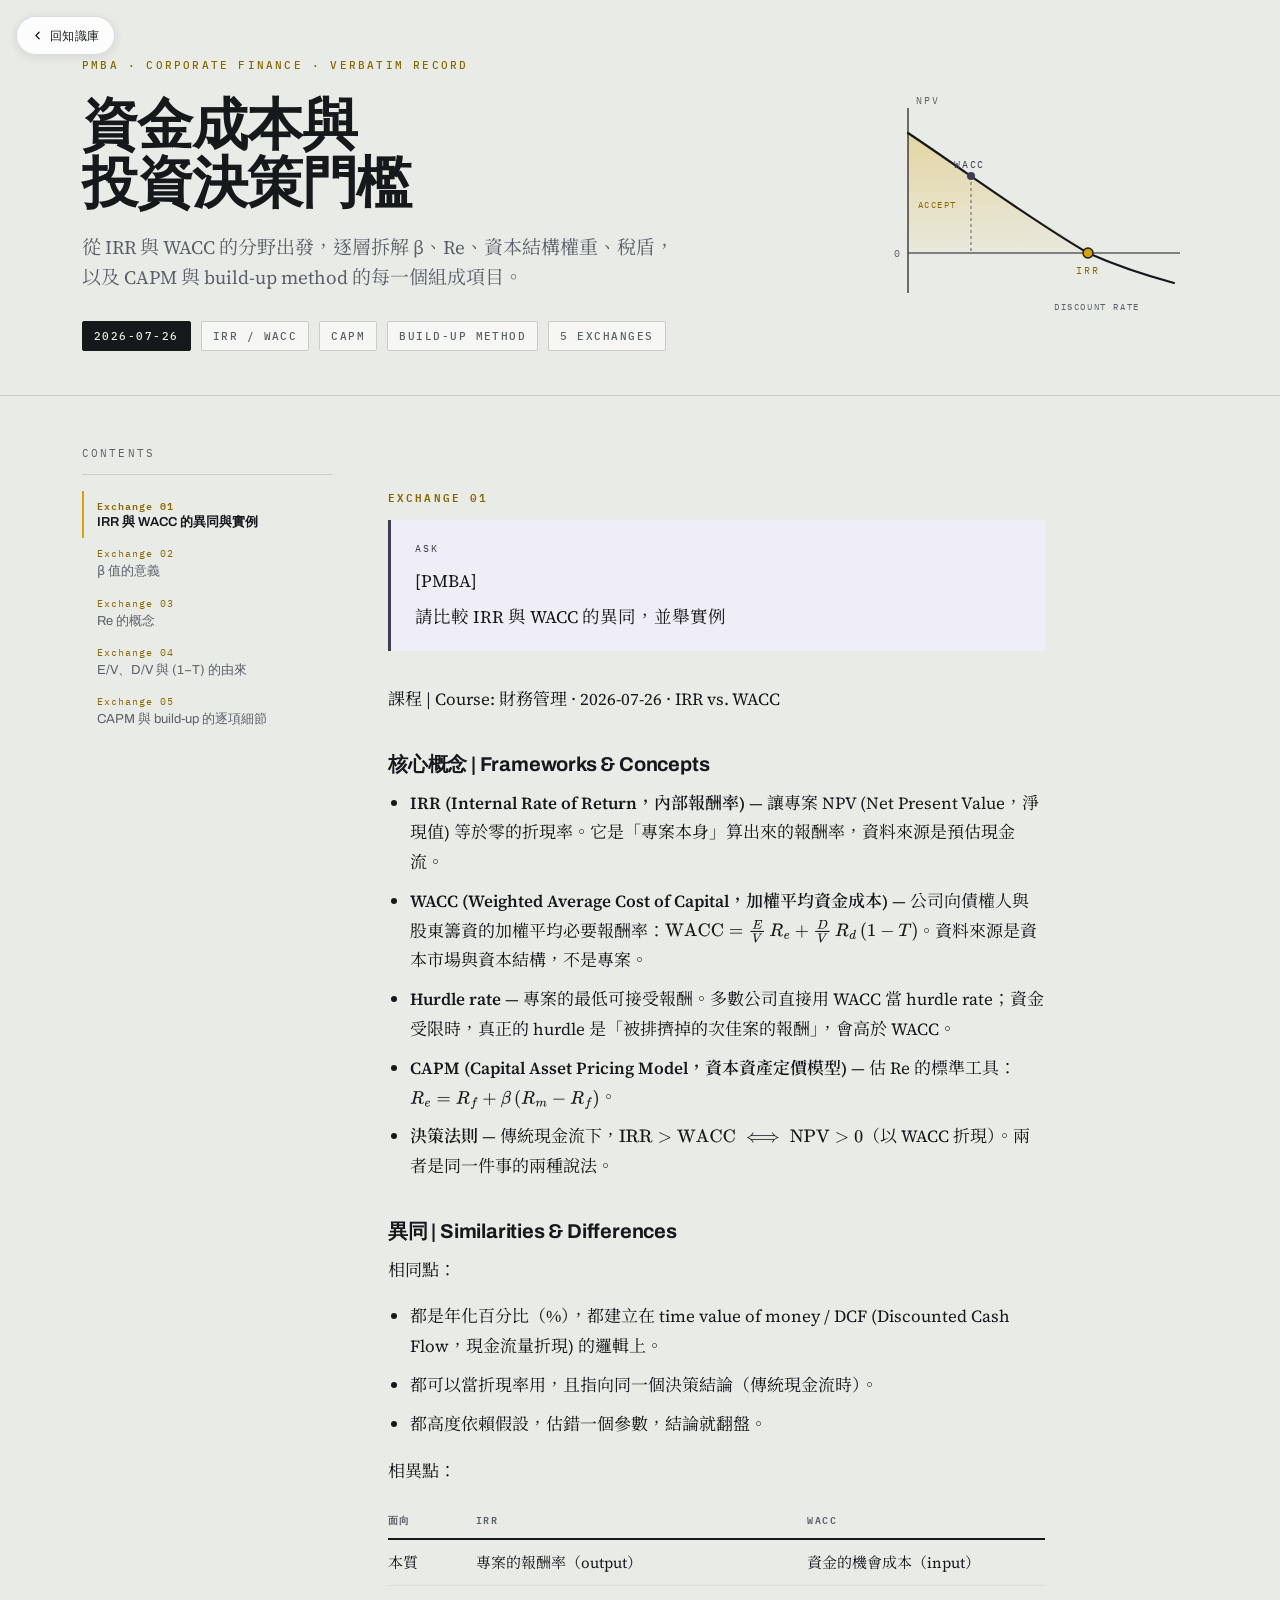
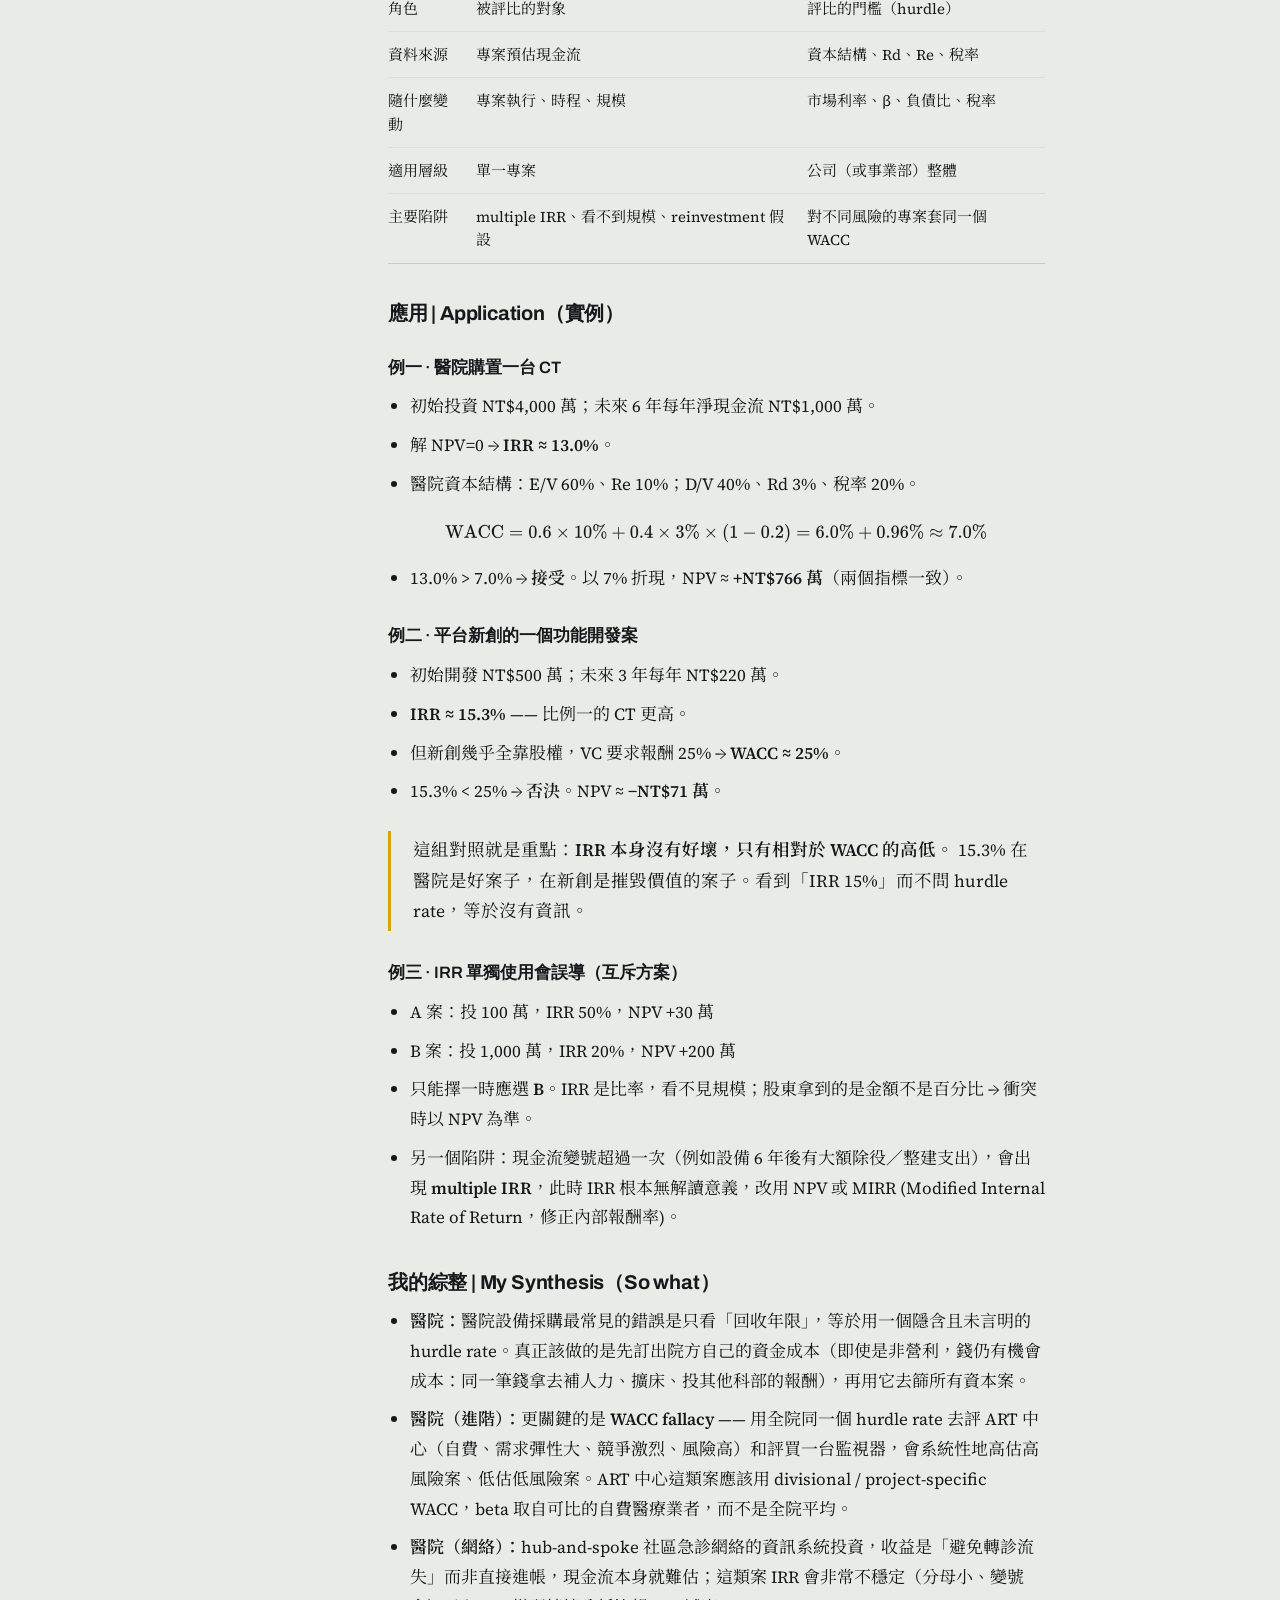
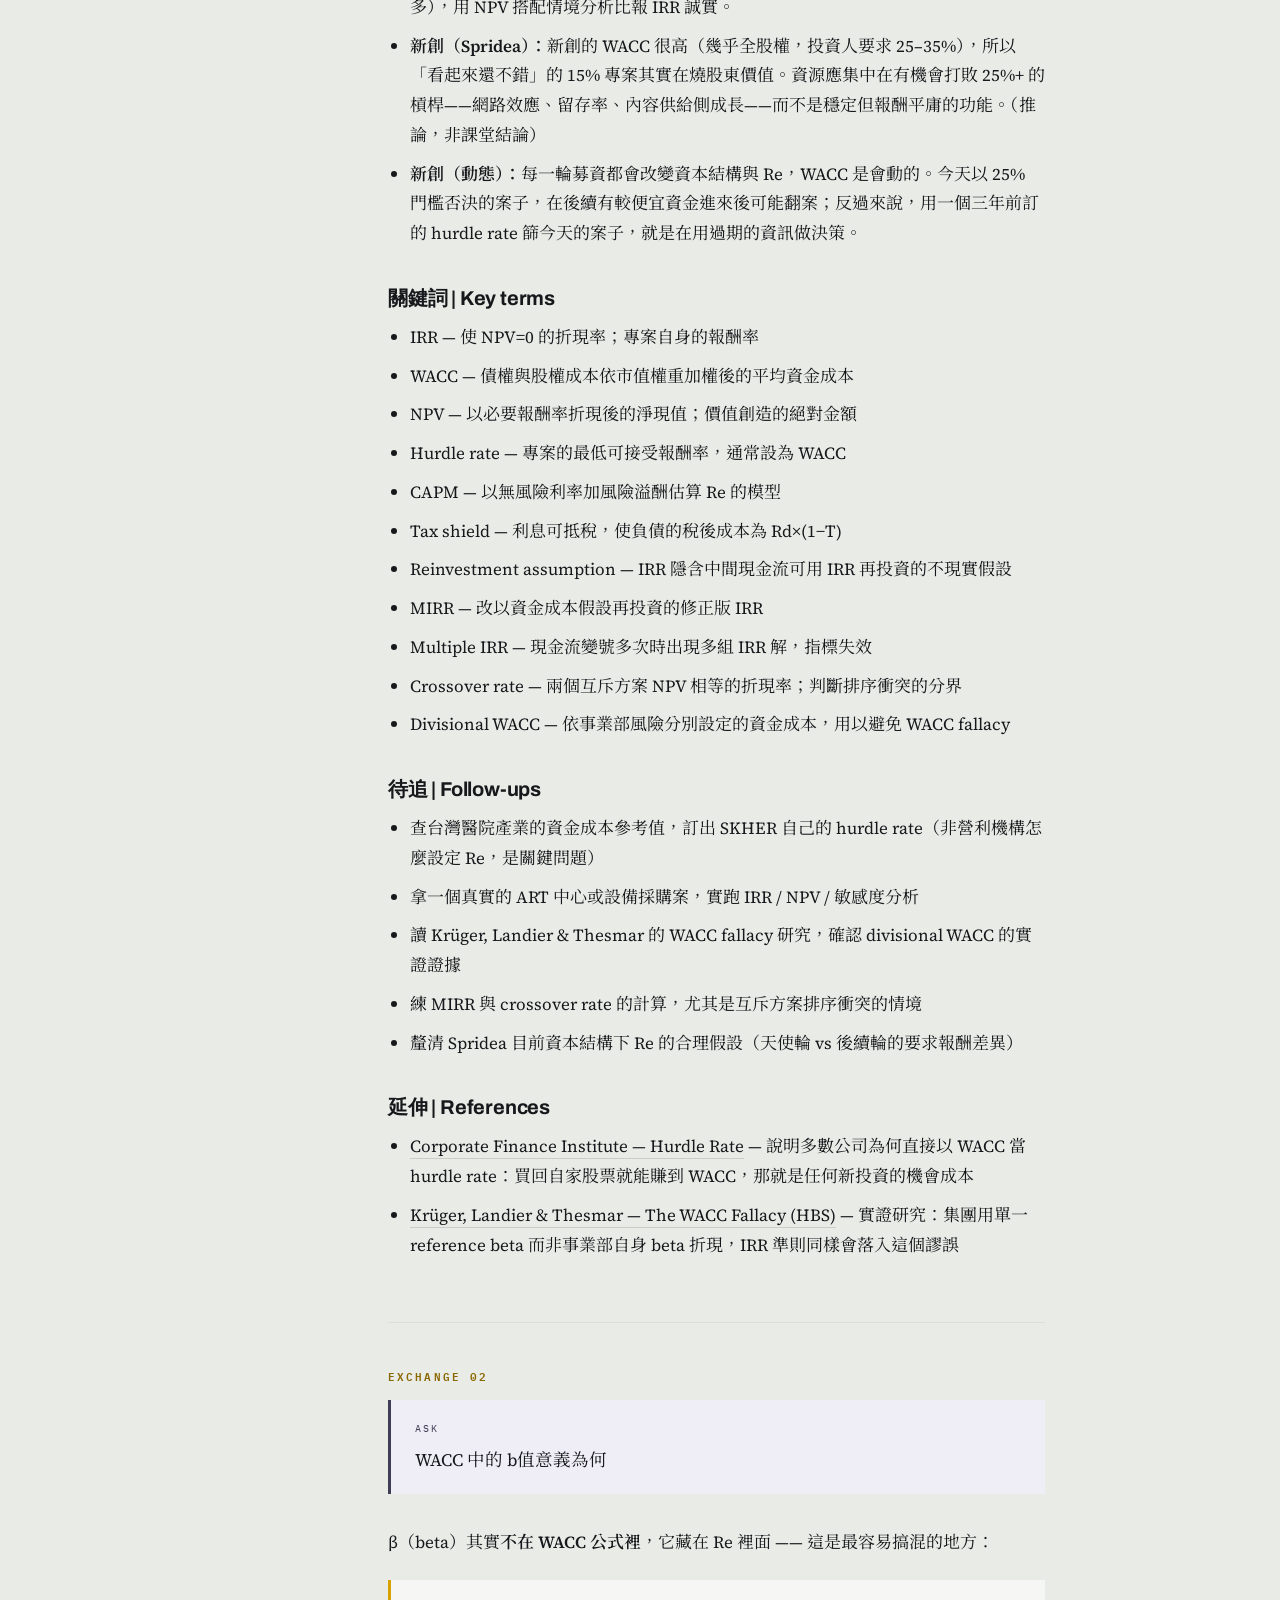
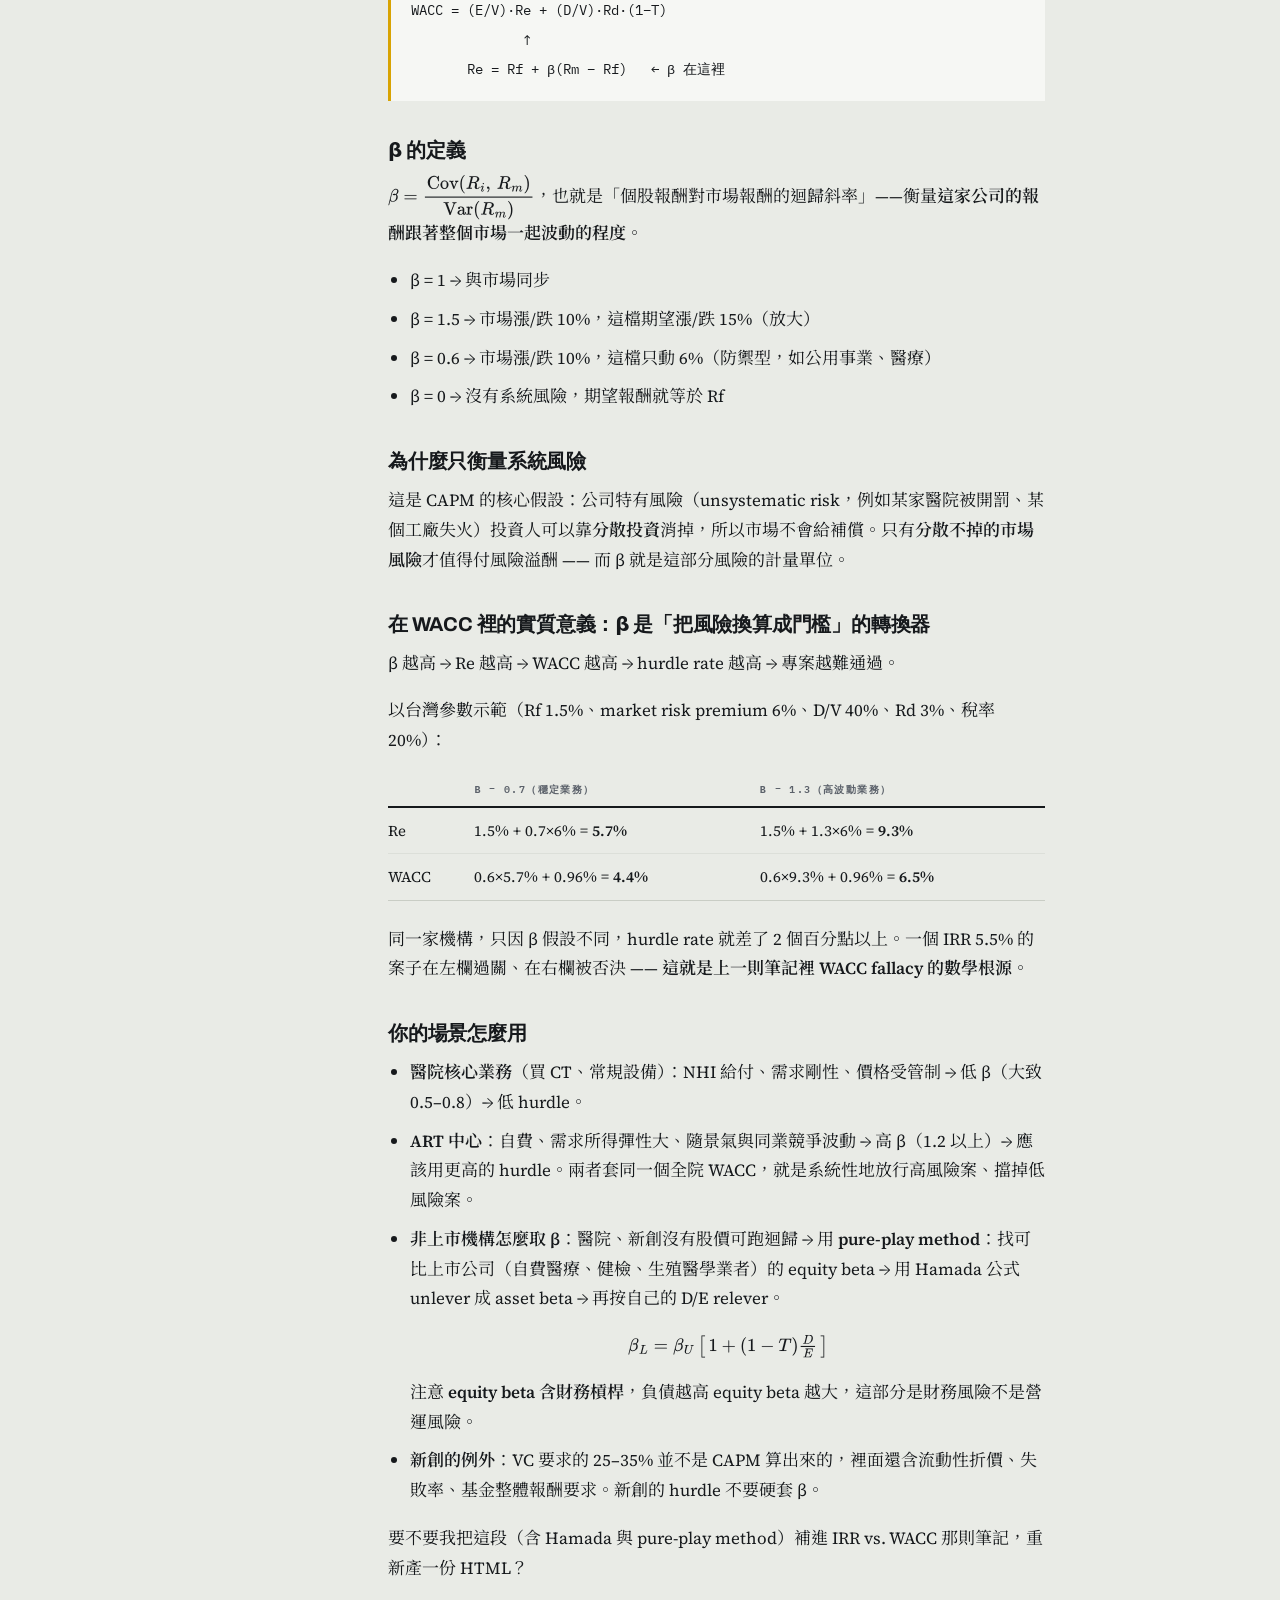
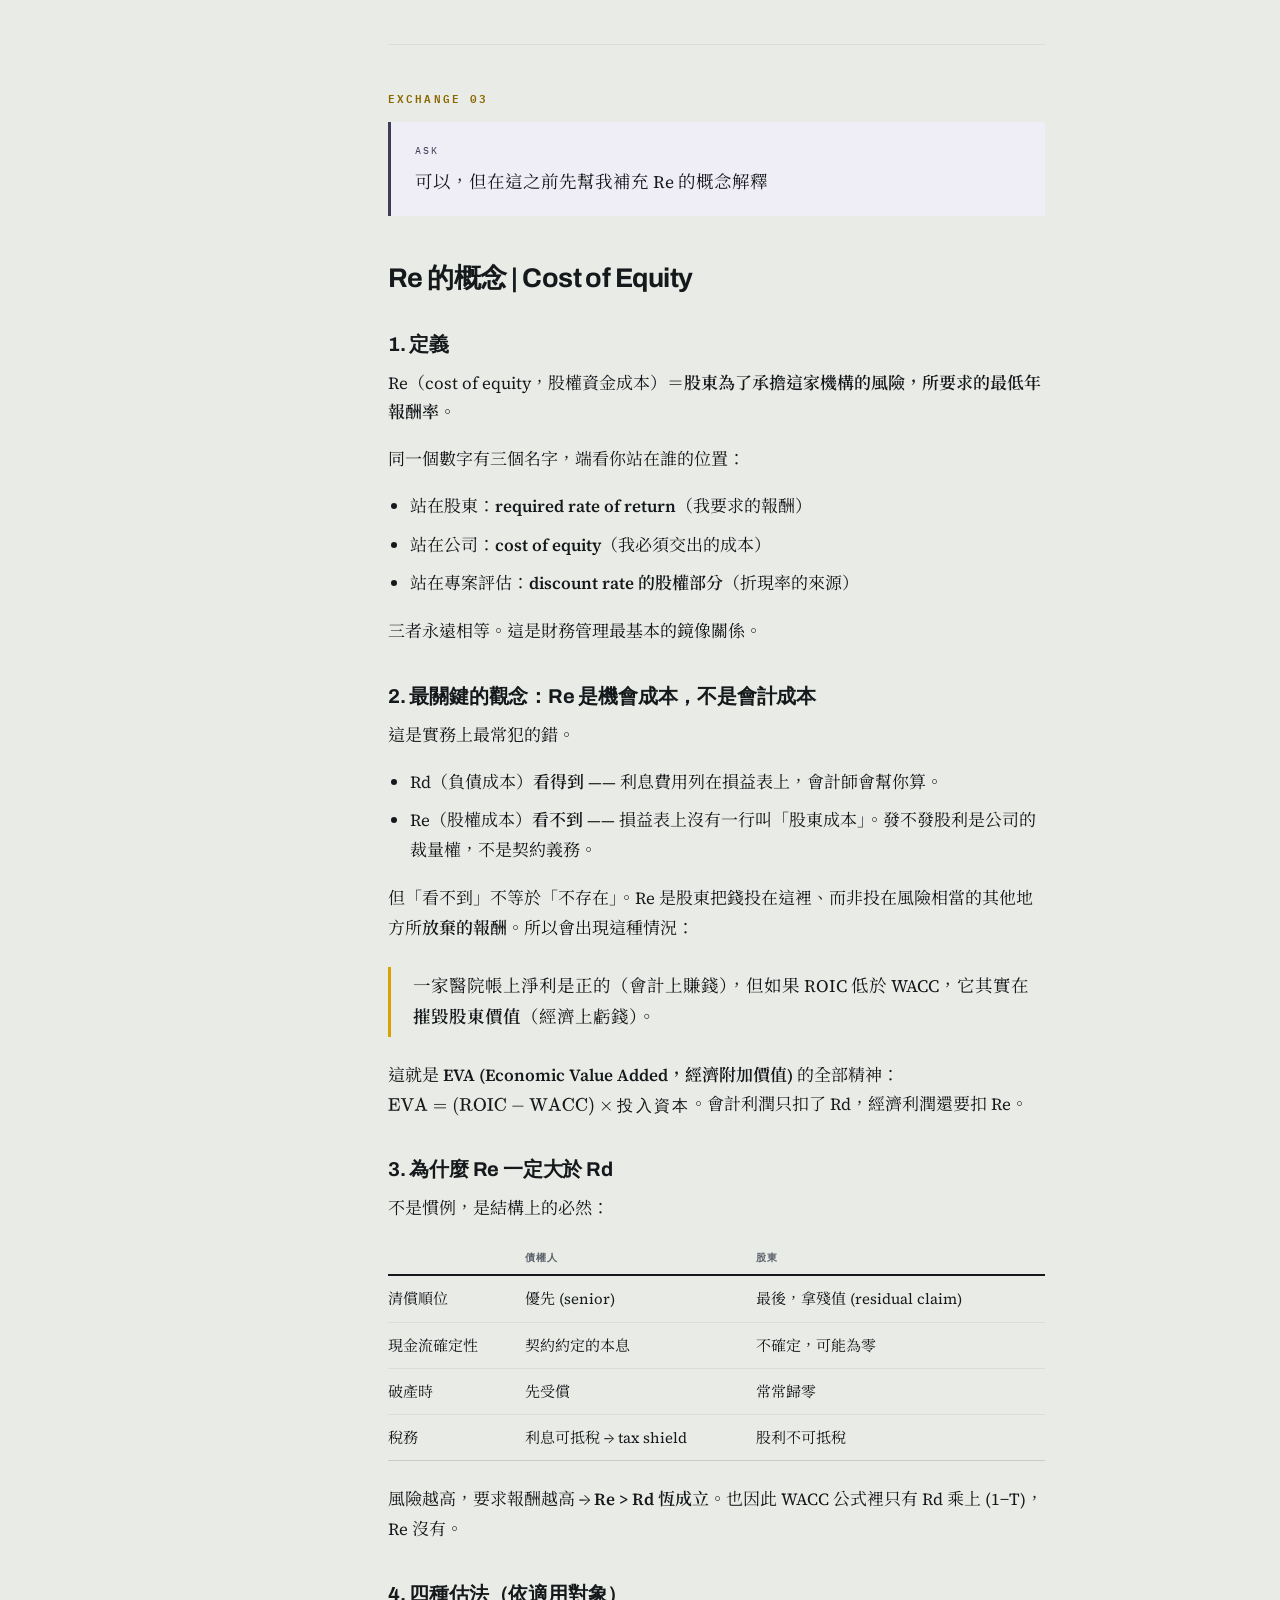
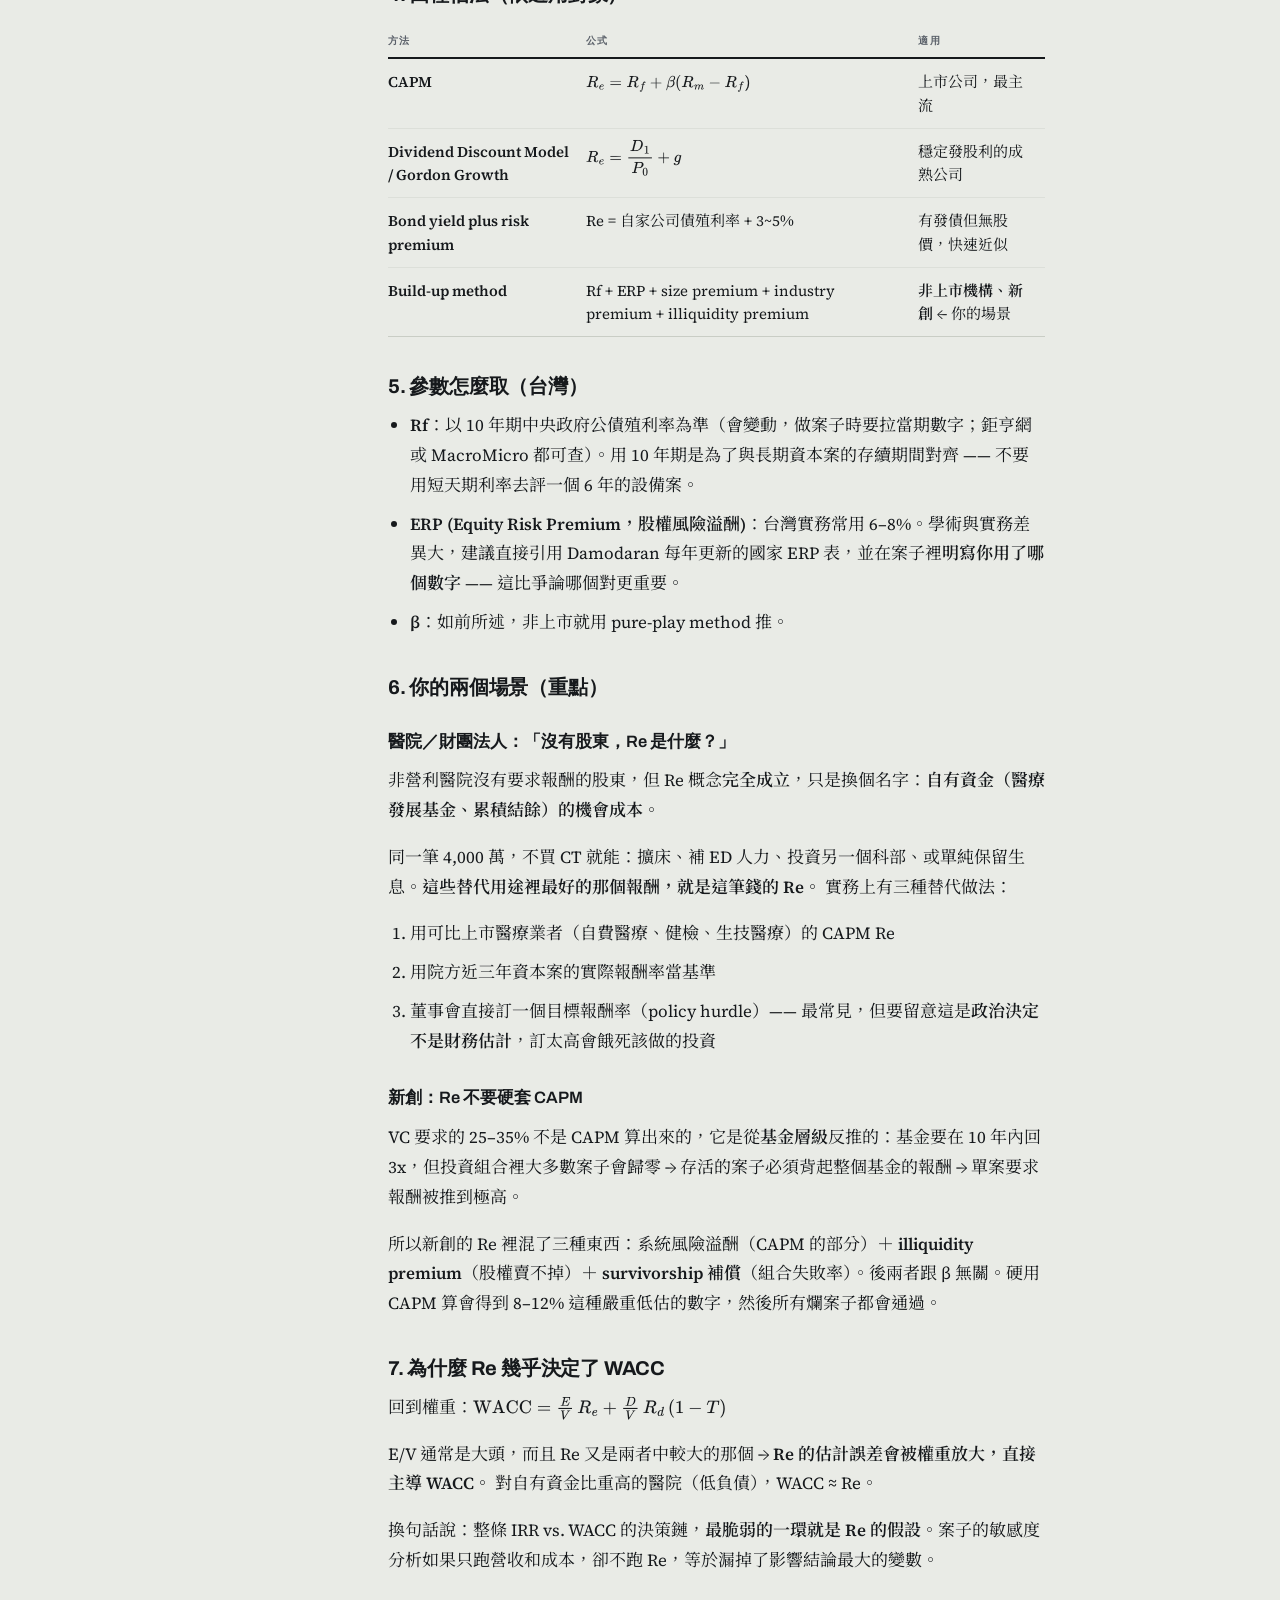
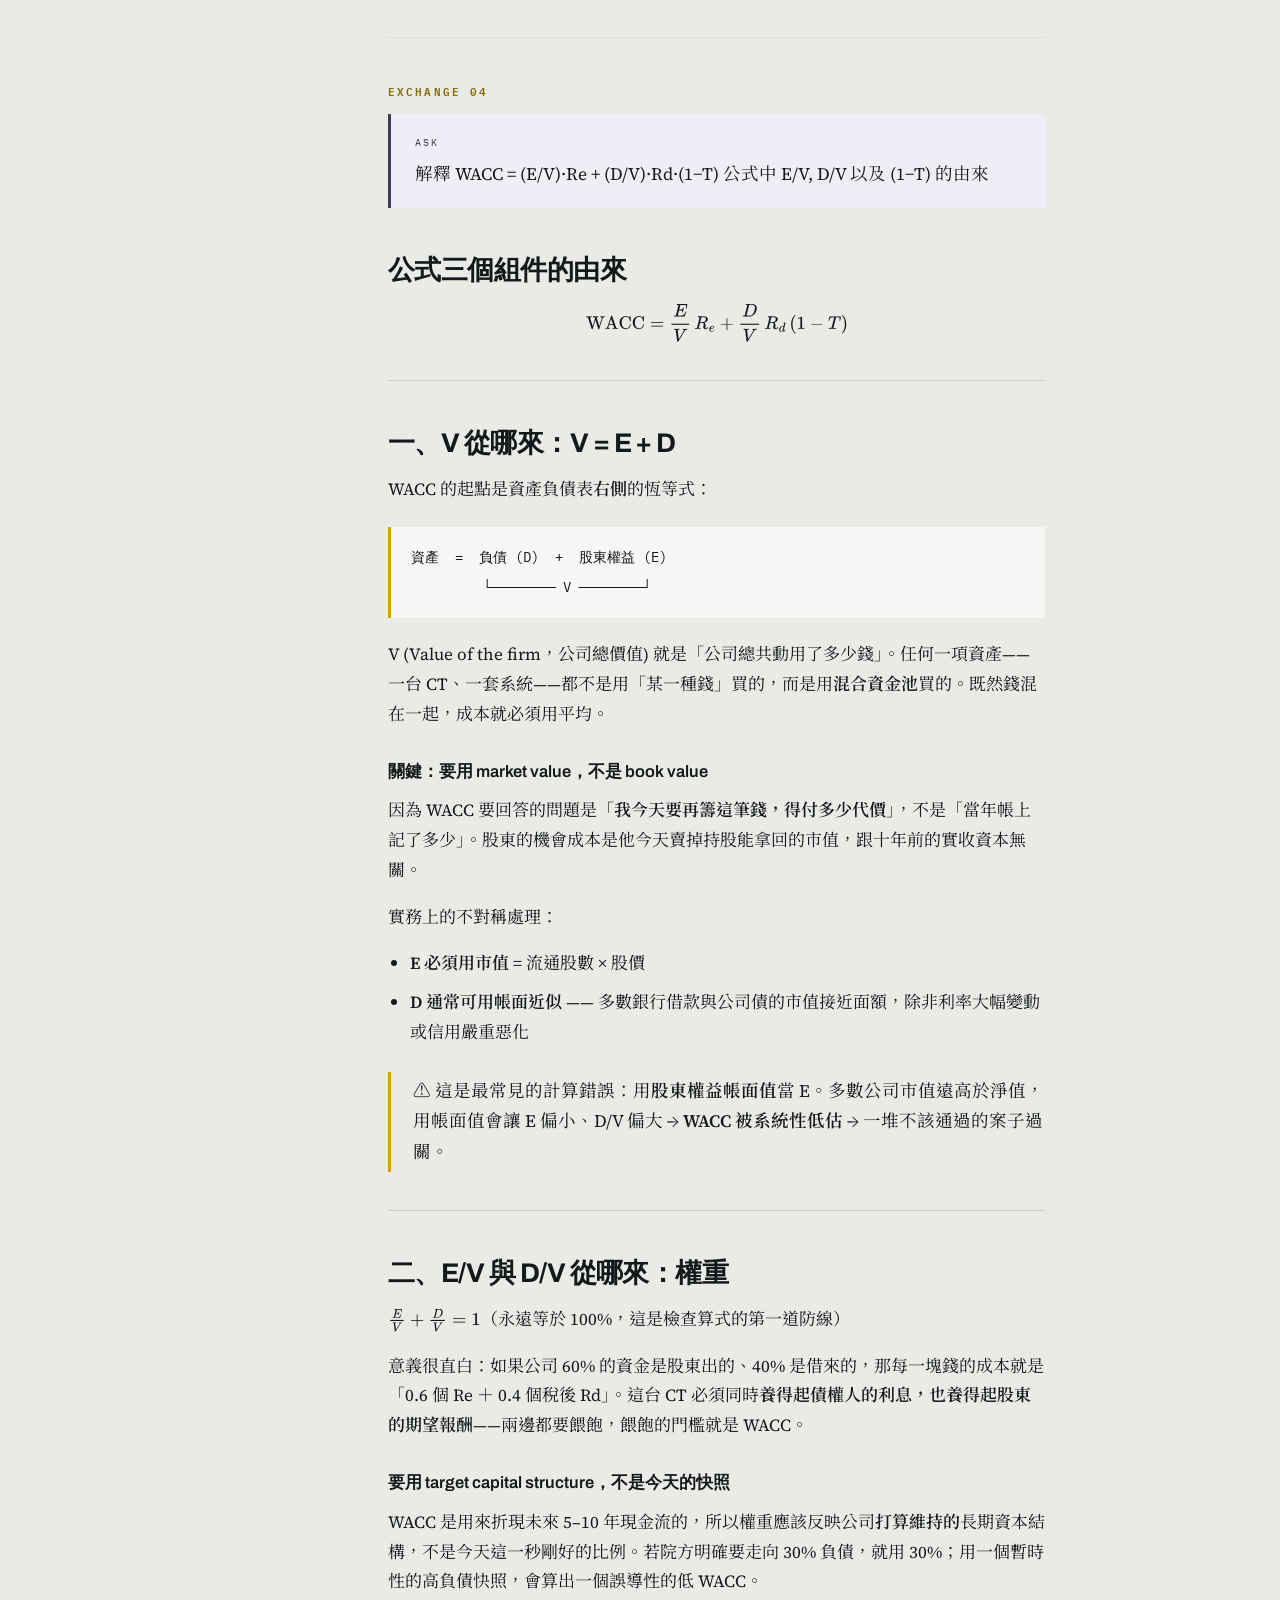
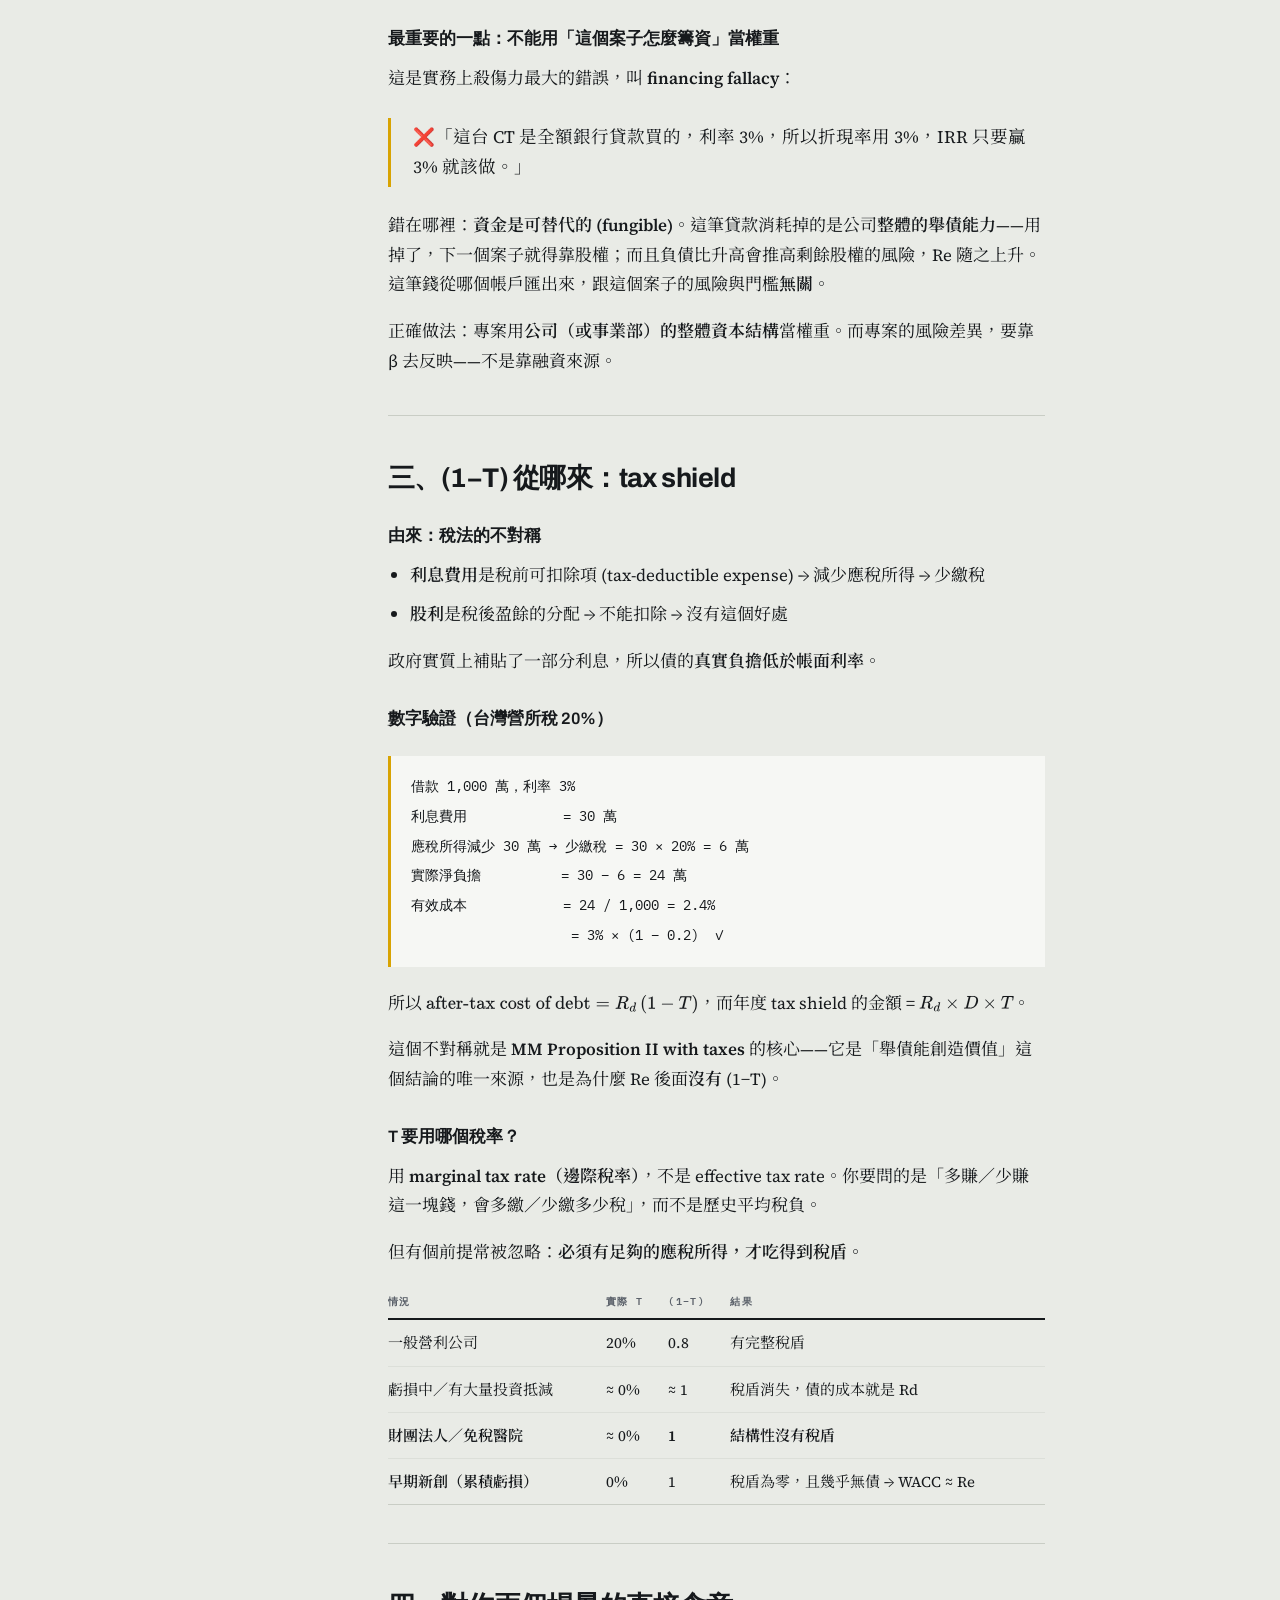
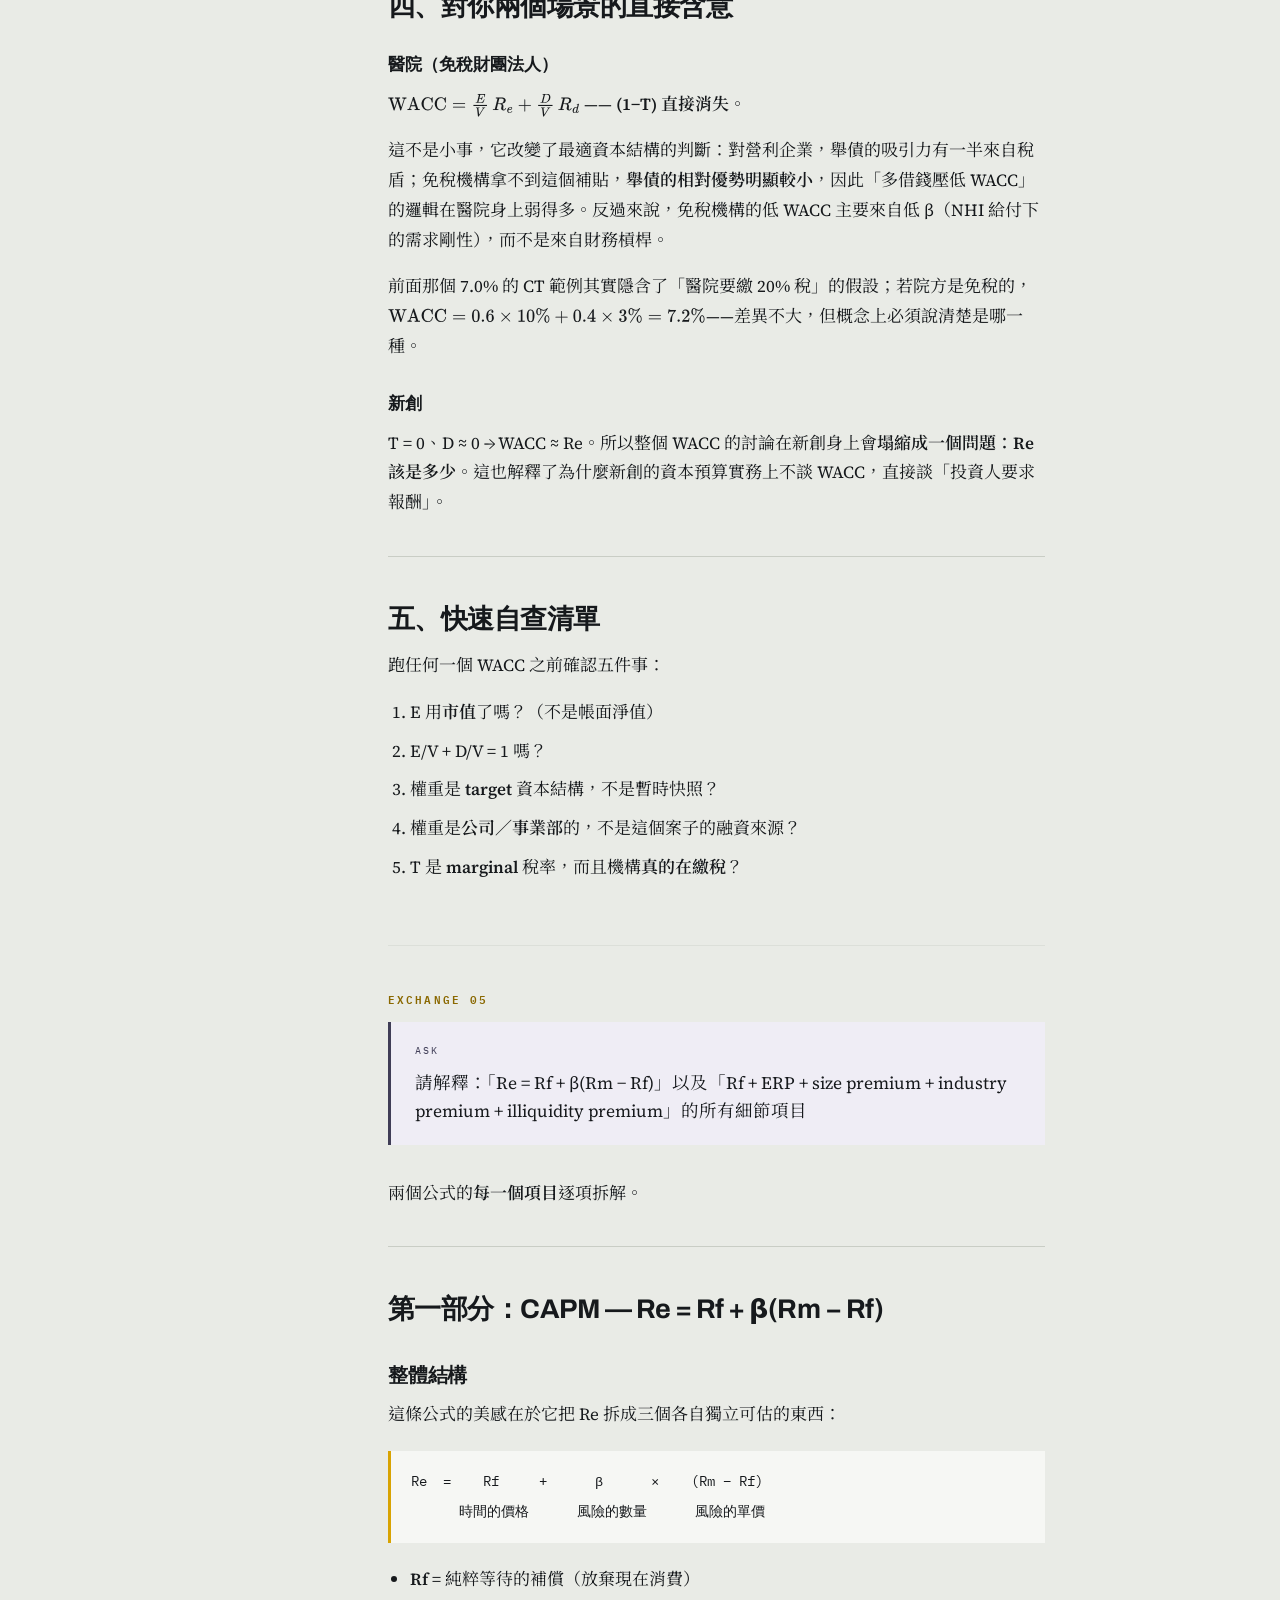
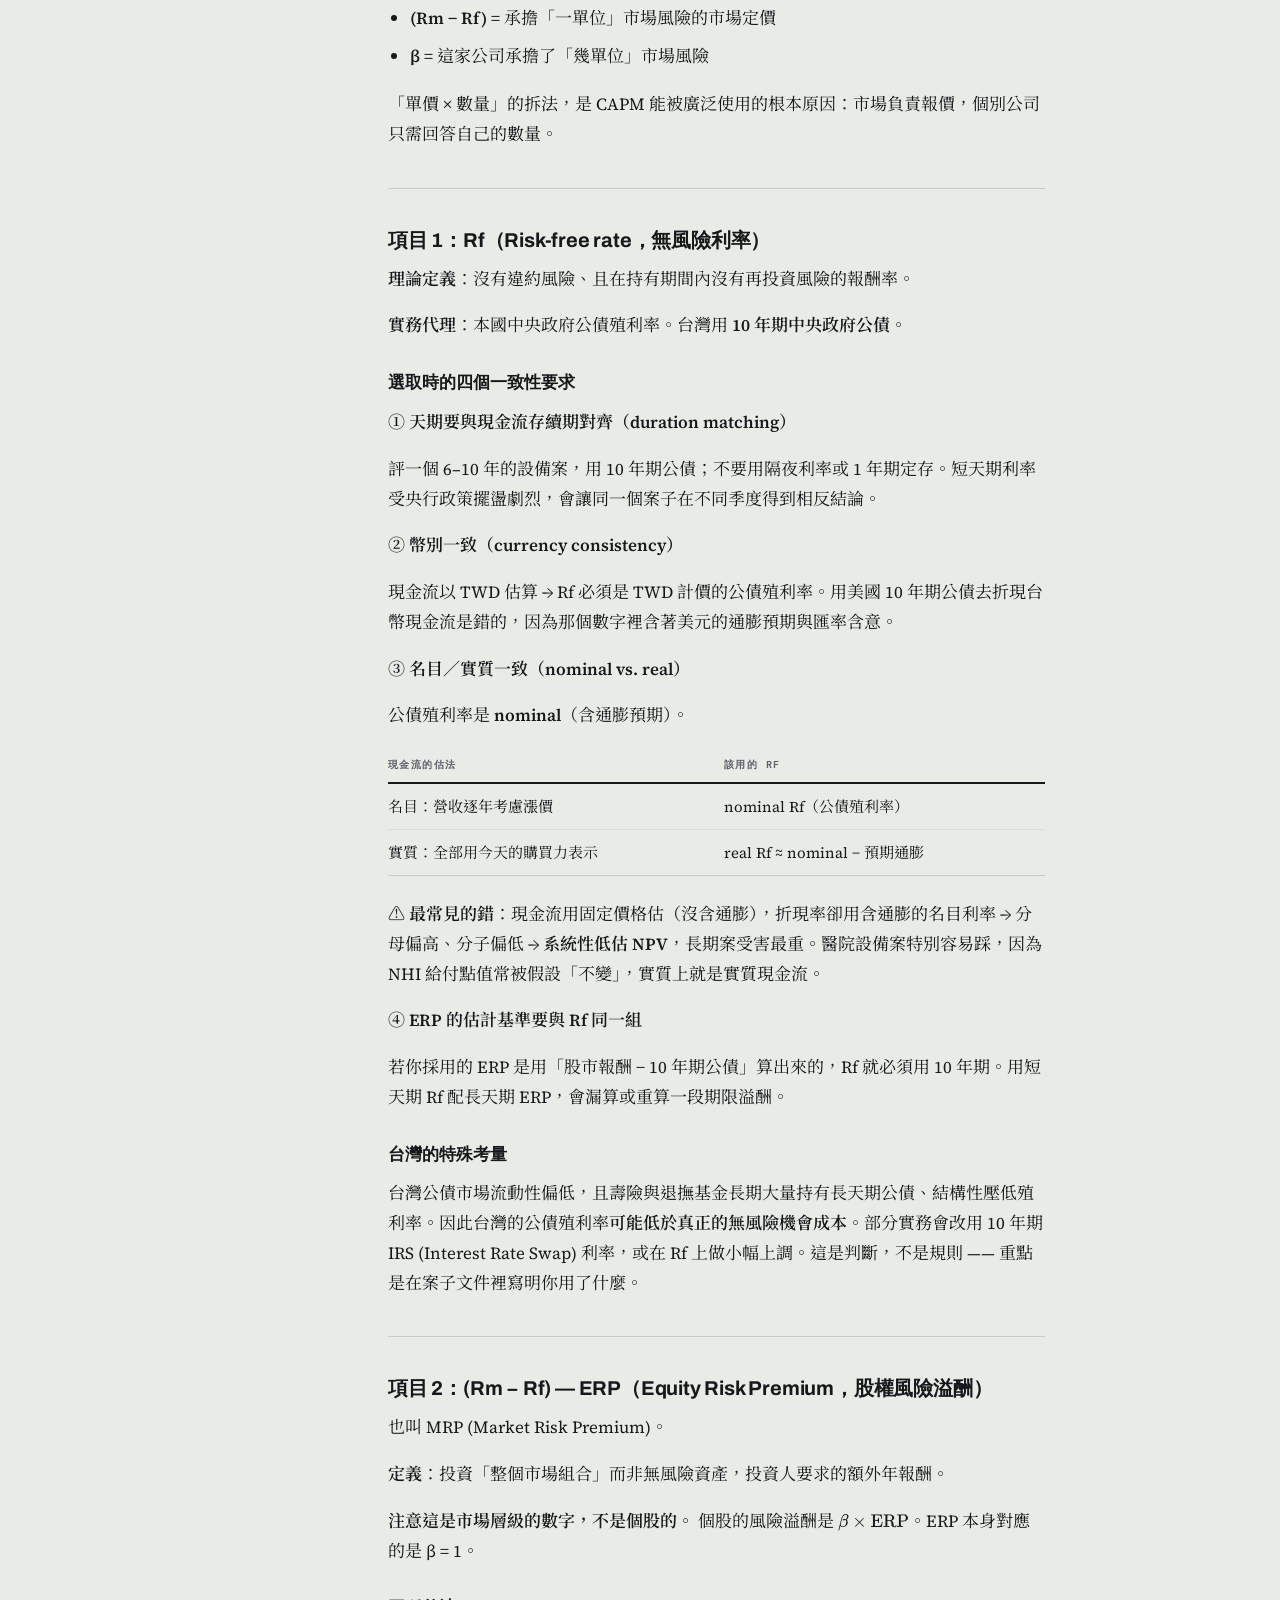
==== commit 63f1dbbc: "verbatim-kb-meta: add 回知識庫 back-to-KB button Verbatim pages now carry a fixed, inline-styled anchor " ====
--- a/notes/pmba-2026-07-26-cost-of-capital-verbatim.html
+++ b/notes/pmba-2026-07-26-cost-of-capital-verbatim.html
@@ -353,13 +353,13 @@
 {
   "id": "pmba-2026-07-26-cost-of-capital-verbatim",
   "prefix": "PMBA",
-  "skill": "mba-class-note",
+  "skill": "verbatim-kb-meta",
   "type": "verbatim-transcript",
-  "title": "資金成本與投資決策門檻（對話逐字稿）",
+  "title": "資金成本與投資決策門檻",
   "course": "財務管理",
   "date": "2026-07-26",
   "topic": "資金成本、IRR vs WACC、CAPM、build-up method、資本結構權重、稅盾",
-  "tags": ["Cost of Capital", "WACC", "IRR", "Hurdle Rate", "CAPM", "Build-up Method", "Beta", "Cost of Equity (Re)", "Capital Structure", "Tax Shield", "Divisional WACC", "WACC Fallacy", "MIRR"],
+  "tags": ["Verbatim", "Cost of Capital", "WACC", "IRR", "Hurdle Rate", "CAPM", "Build-up Method", "Beta", "Cost of Equity (Re)", "Capital Structure", "Tax Shield", "Divisional WACC", "WACC Fallacy", "MIRR"],
   "domains": ["hospital", "startup"],
   "created": "2026-07-26T21:00:00+08:00",
   "file": "notes/pmba-2026-07-26-cost-of-capital-verbatim.html"
@@ -367,6 +367,9 @@
 </script>
 </head>
 <body>
+
+<a href="../index.html" aria-label="回知識庫" style="position:fixed;top:16px;left:16px;z-index:1000;display:inline-flex;align-items:center;gap:6px;padding:8px 14px;font-family:'IBM Plex Mono',ui-monospace,monospace;font-size:12px;letter-spacing:.04em;text-decoration:none;color:#16191C;background:rgba(255,255,255,.86);-webkit-backdrop-filter:blur(6px);backdrop-filter:blur(6px);border:1px solid rgba(22,25,28,.14);border-radius:999px;box-shadow:0 2px 10px rgba(22,25,28,.10);">
+  <svg width="13" height="13" viewBox="0 0 24 24" fill="none" stroke="currentColor" stroke-width="2.2" stroke-linecap="round" stroke-linejoin="round" aria-hidden="true"><path d="M15 18l-6-6 6-6"/></svg>回知識庫</a>
 
 <header class="hero">
   <div class="hero-inner">
